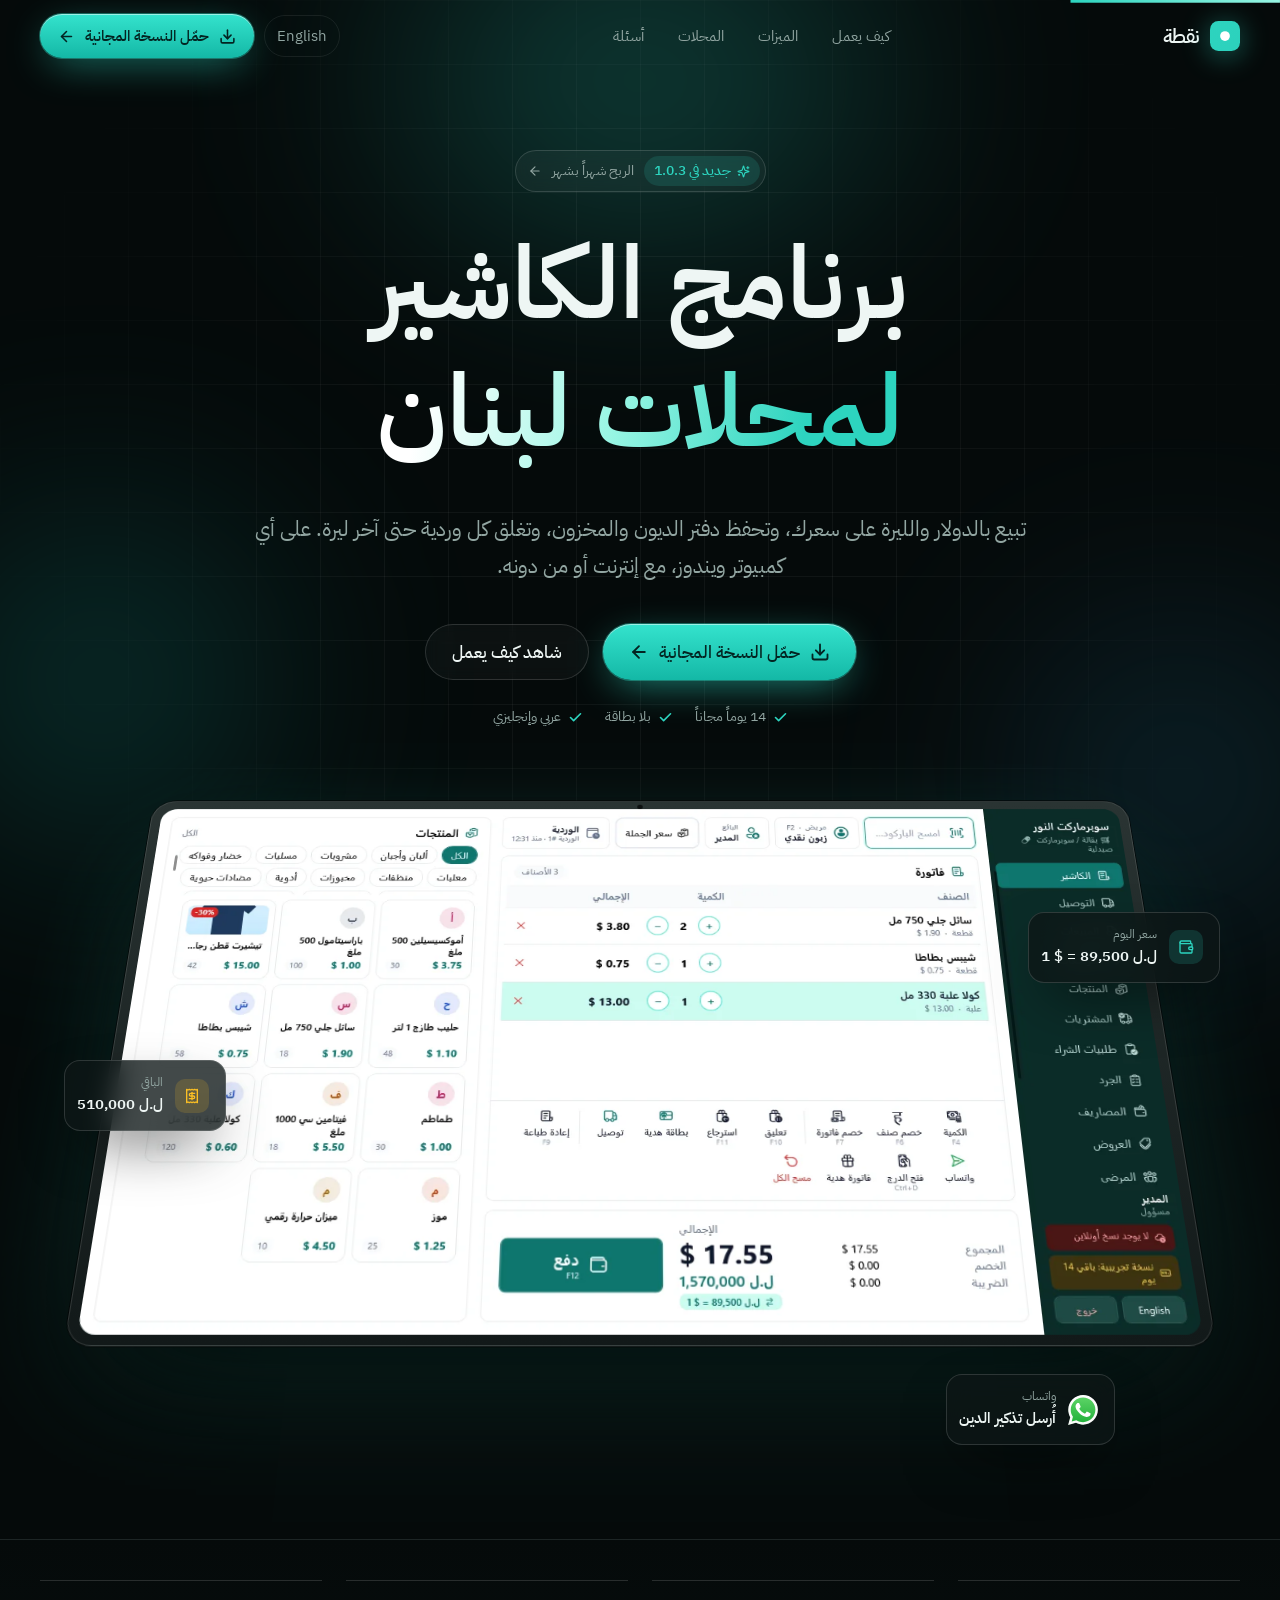
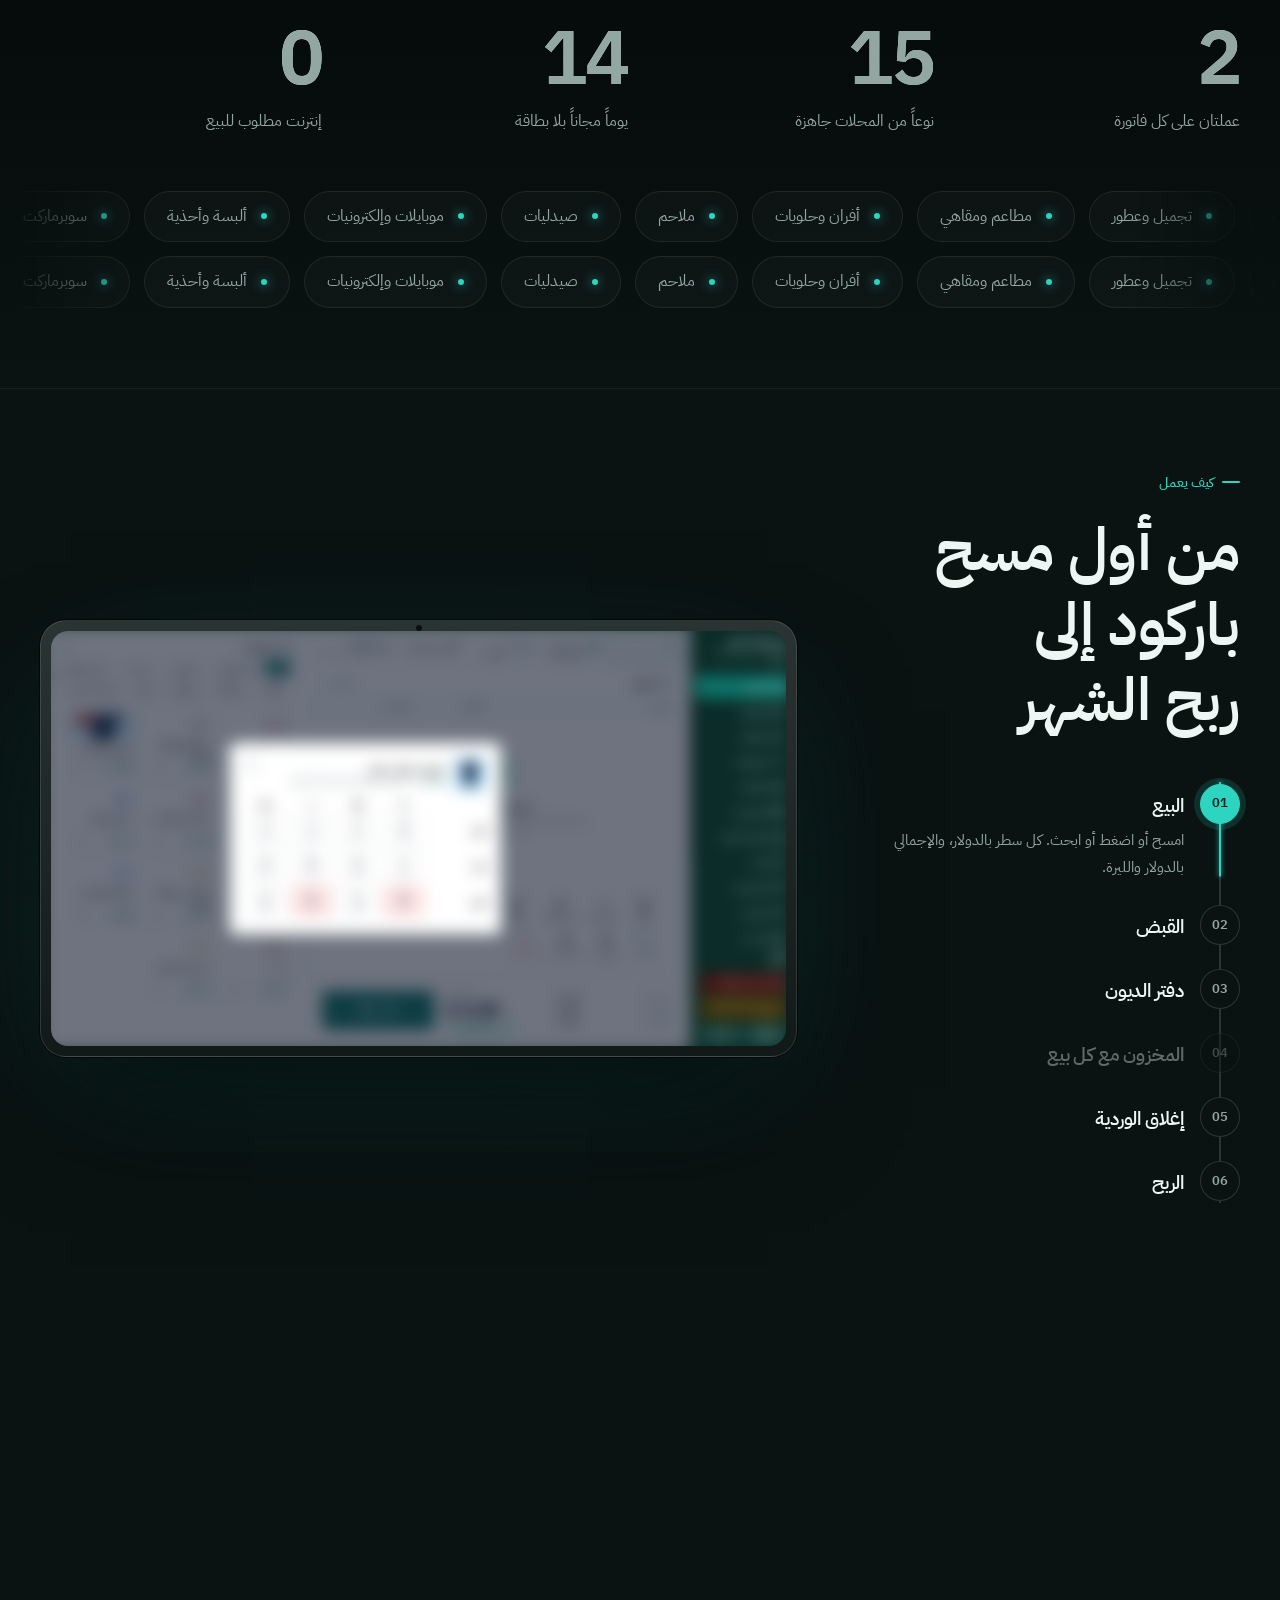
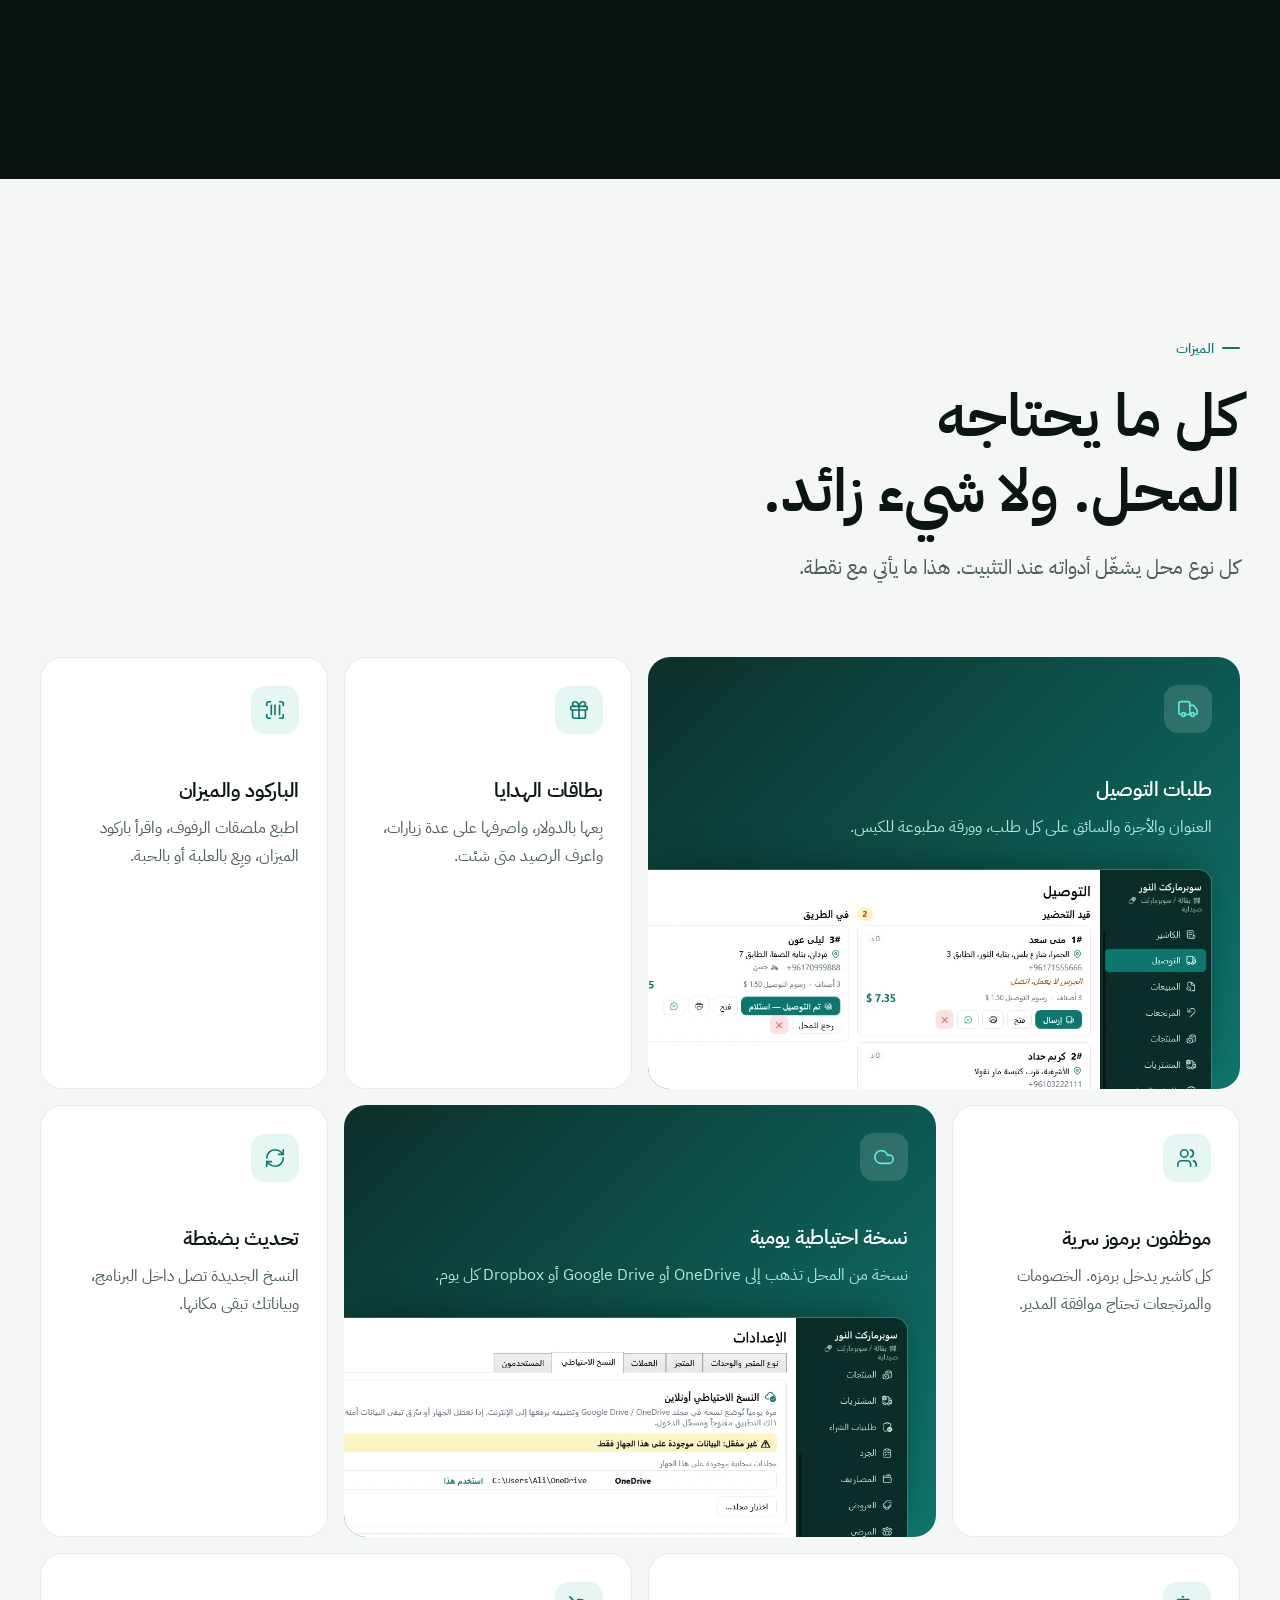
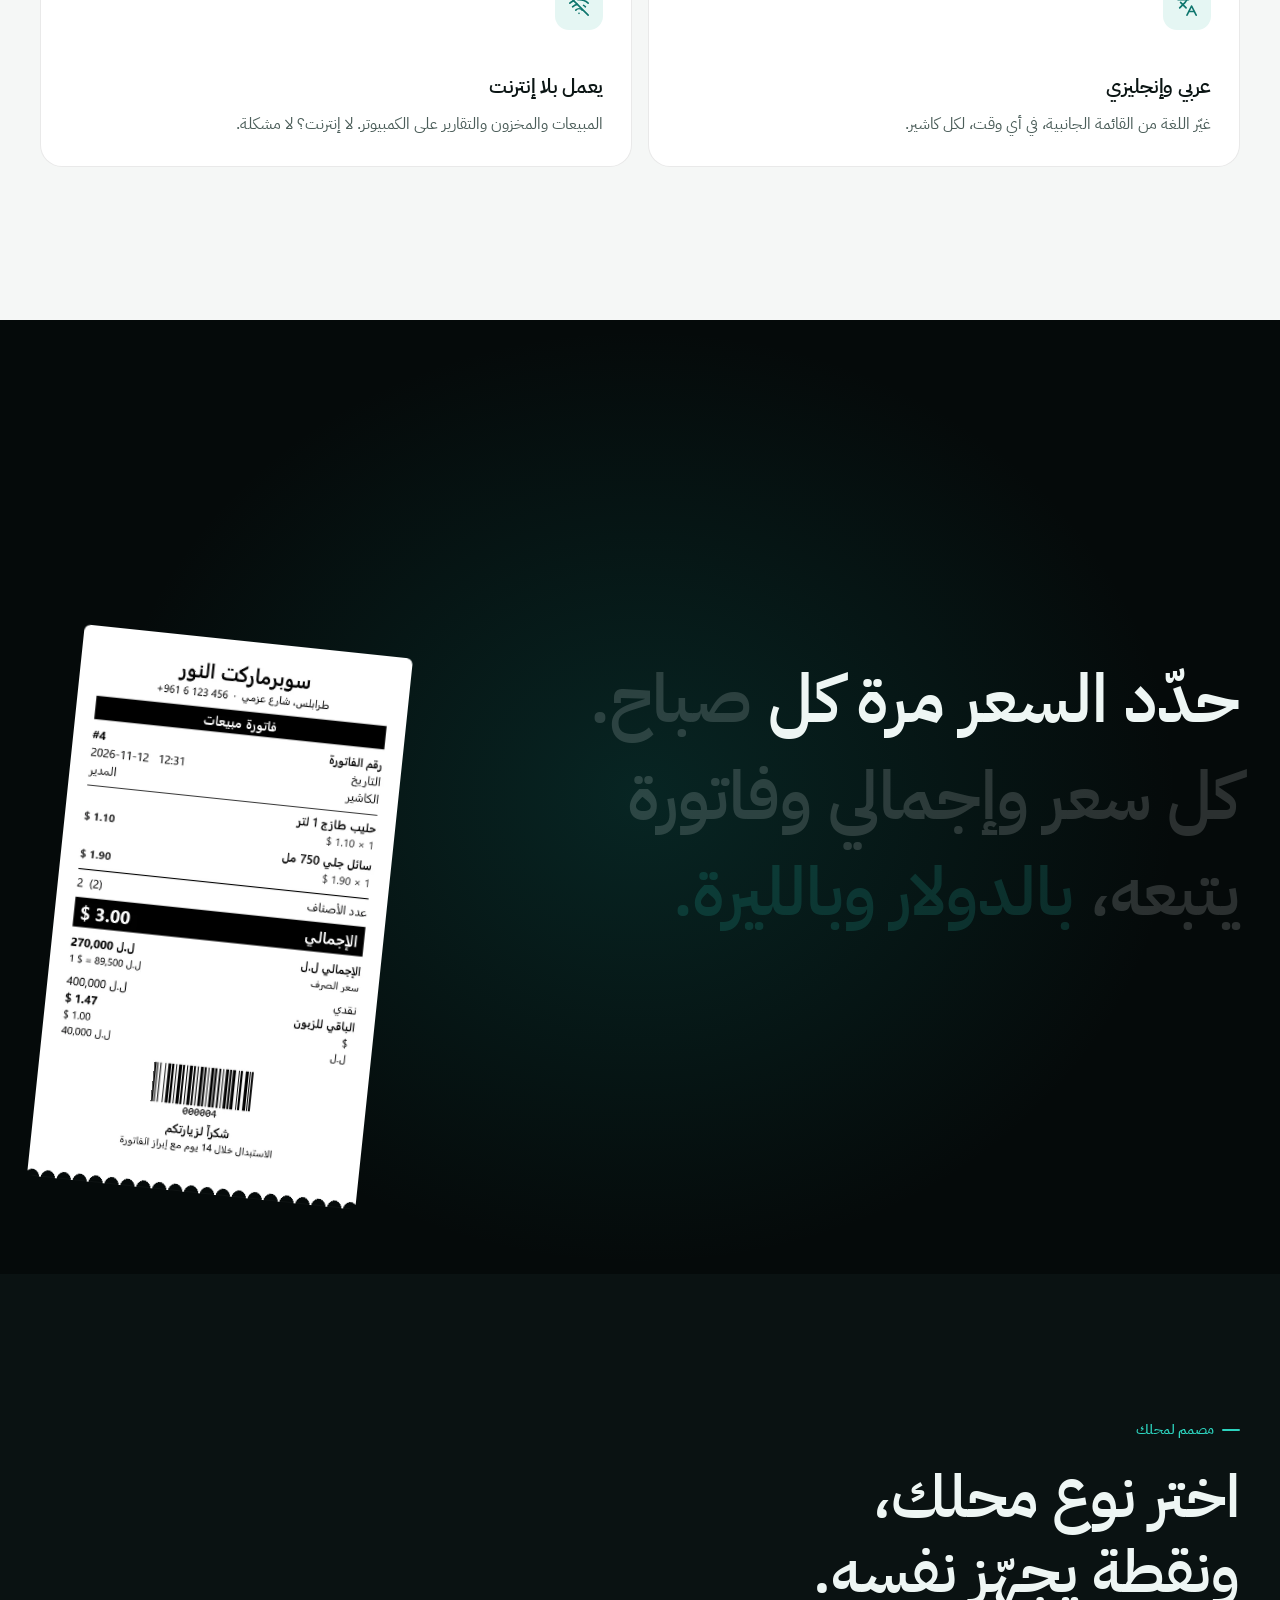
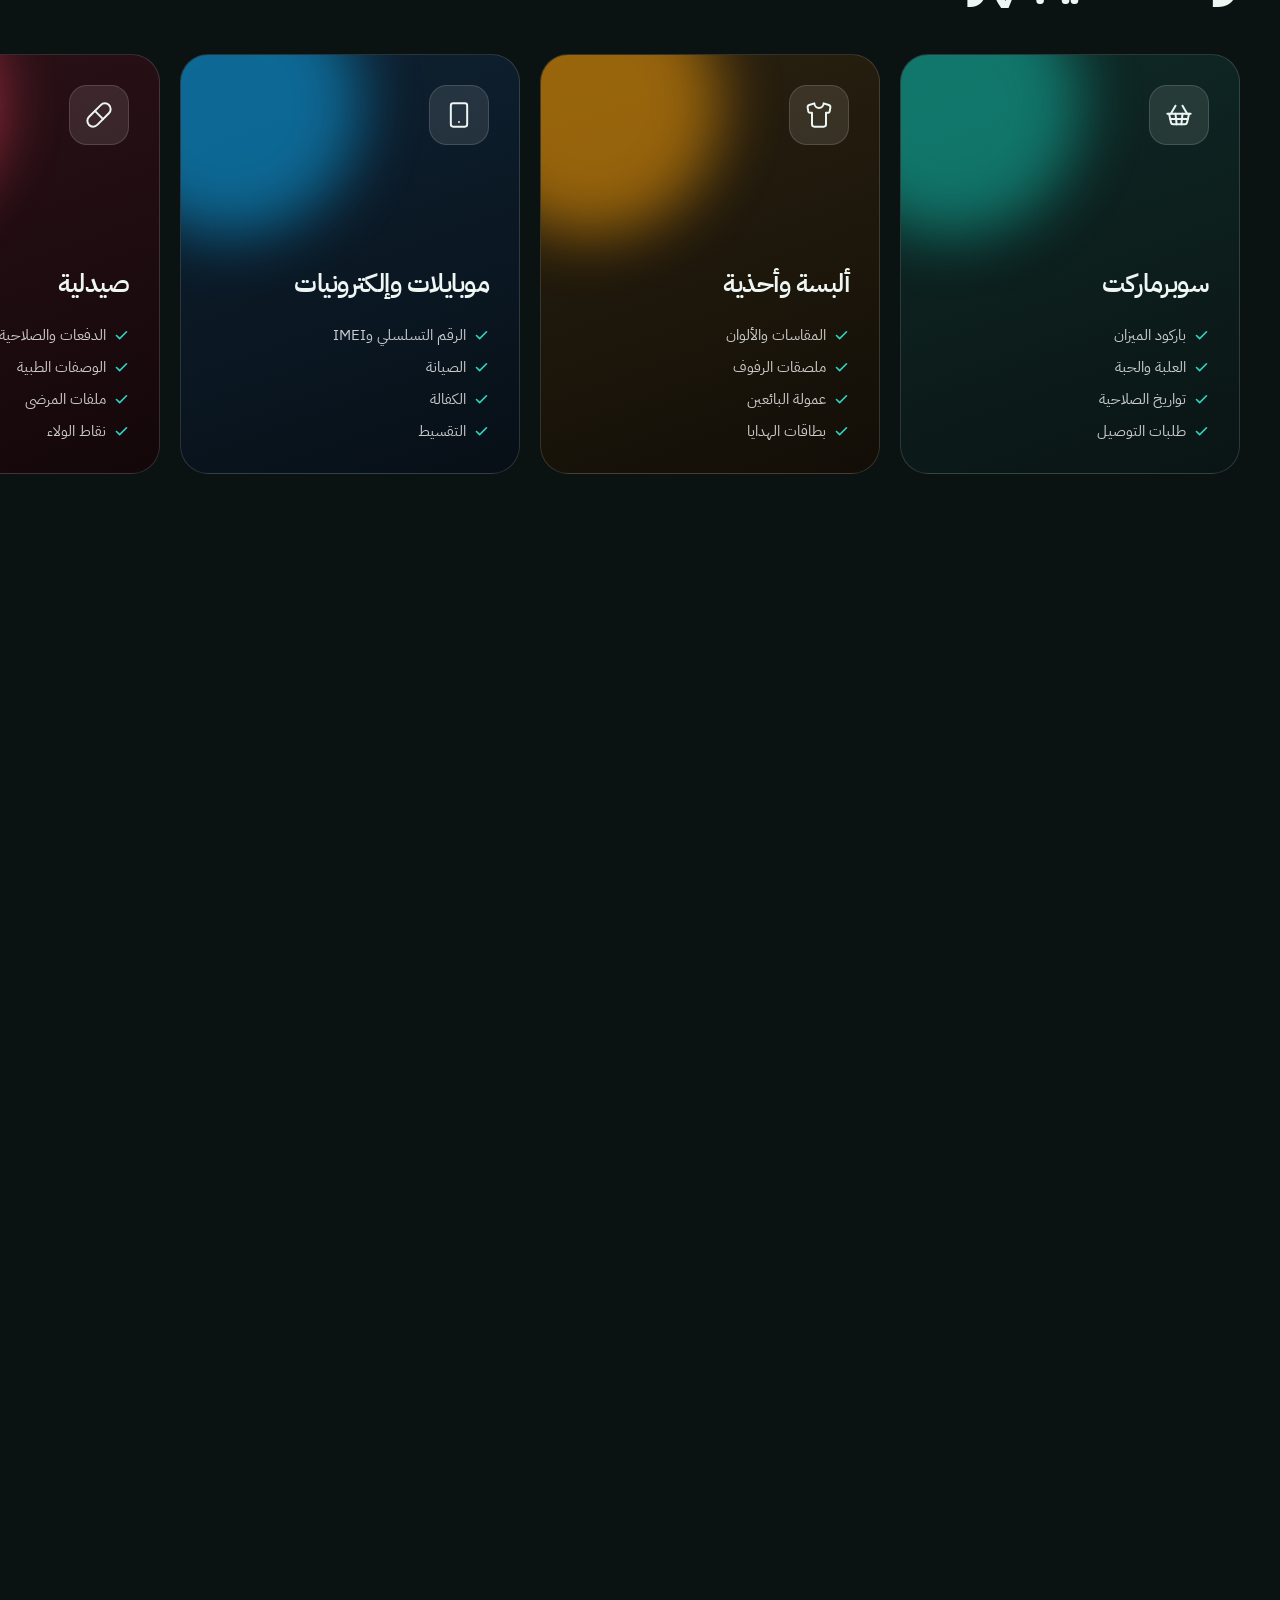
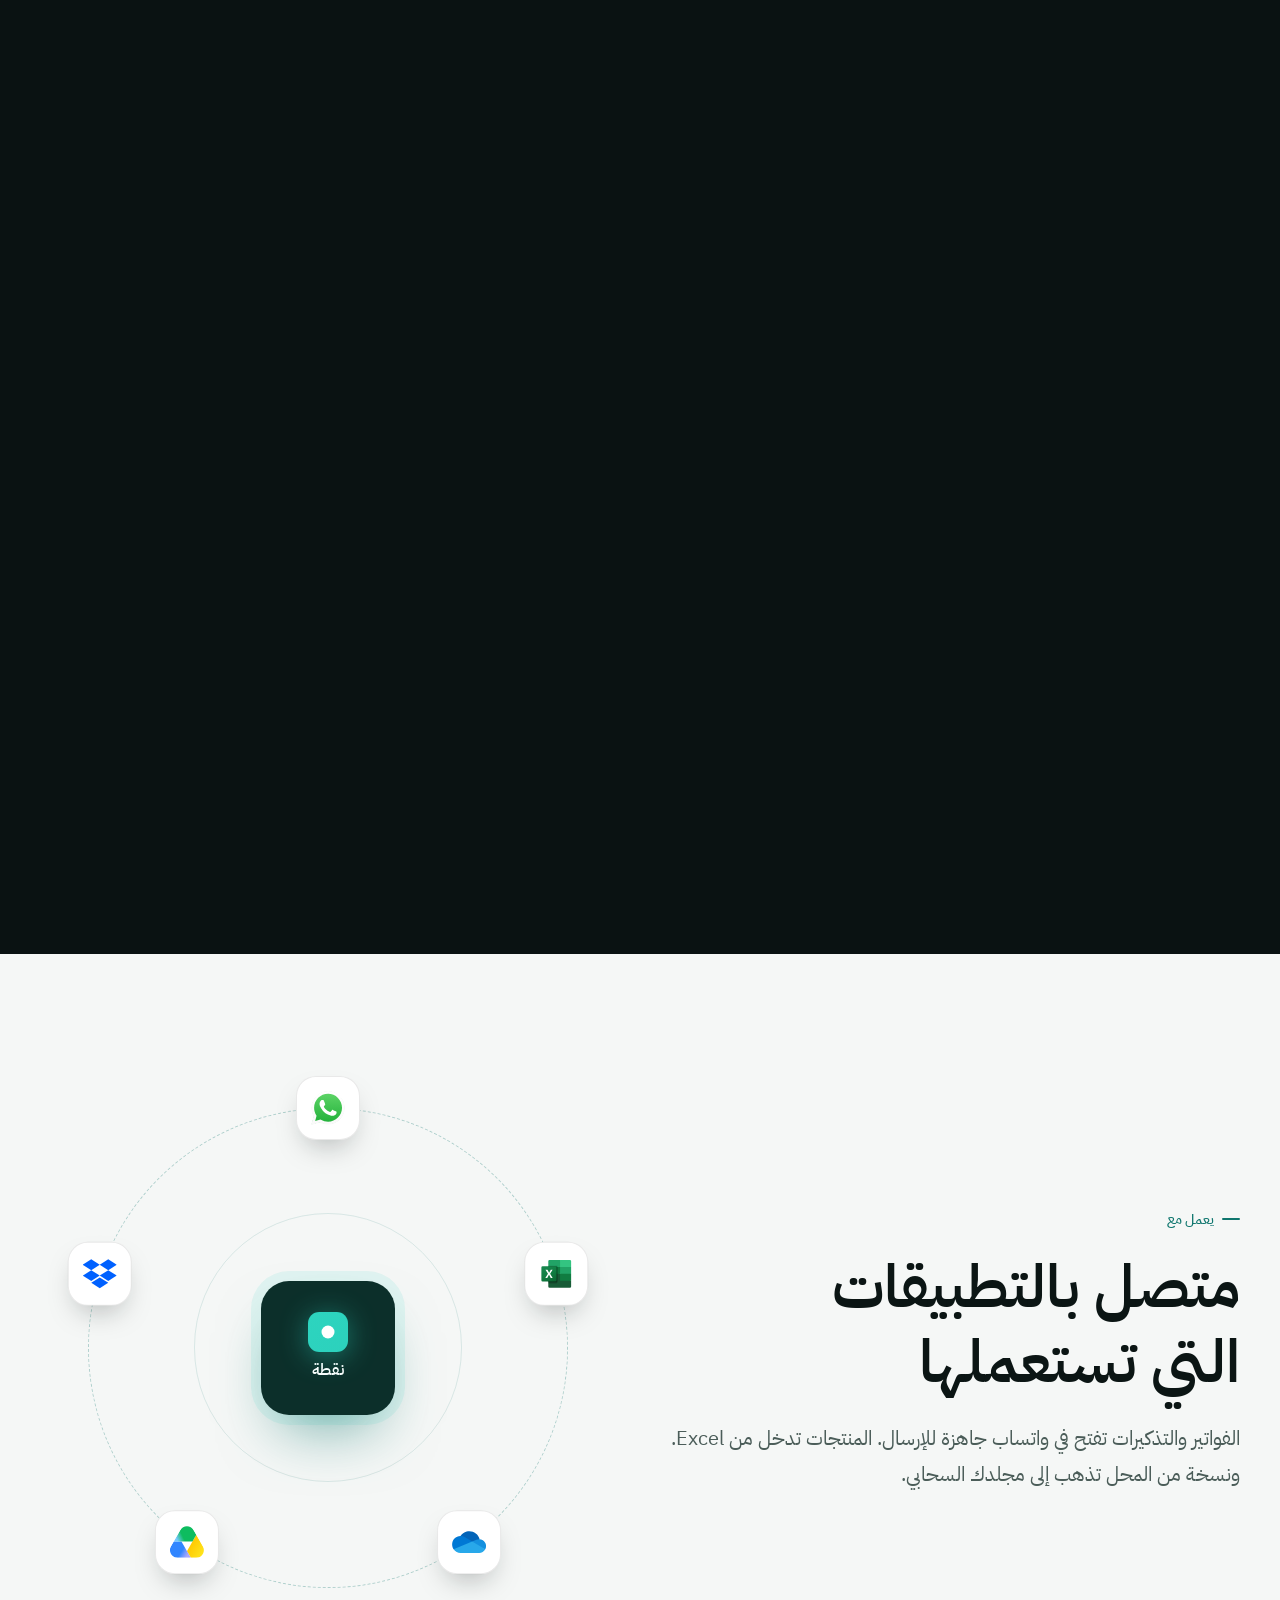
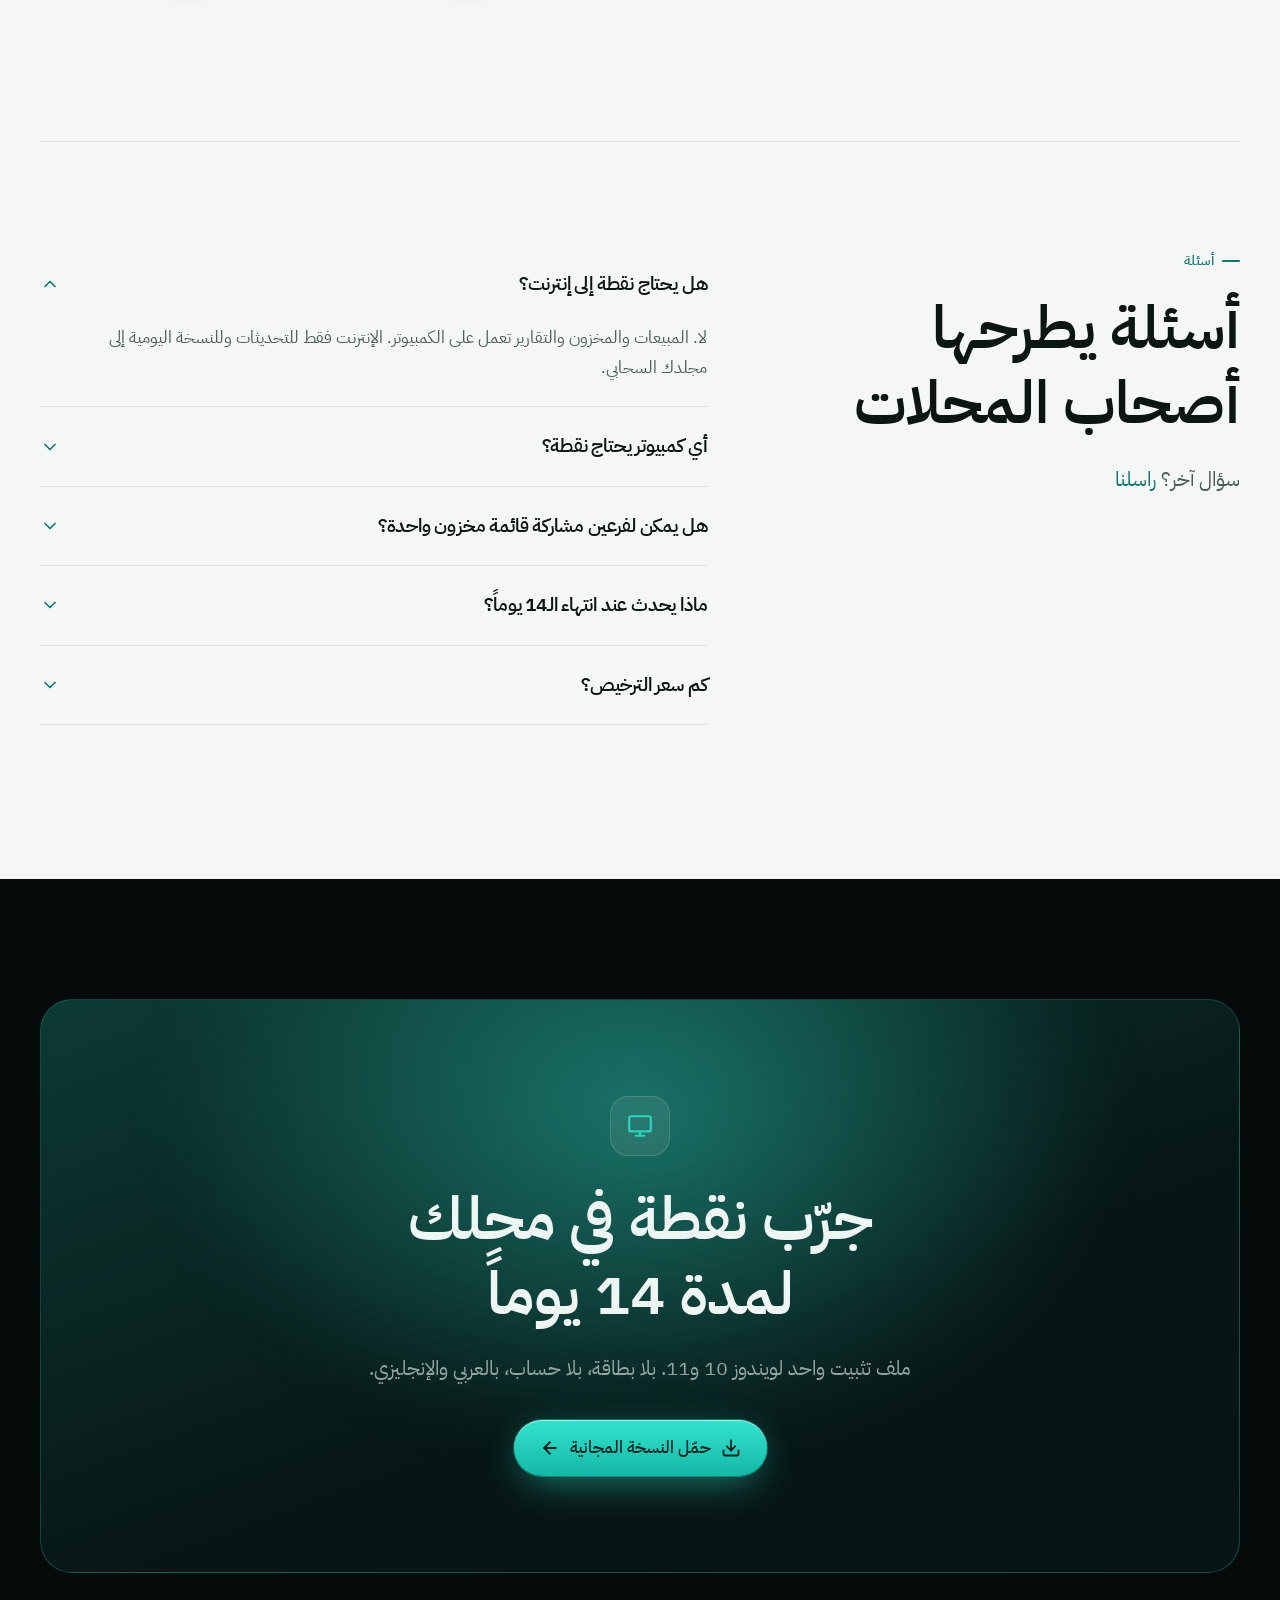
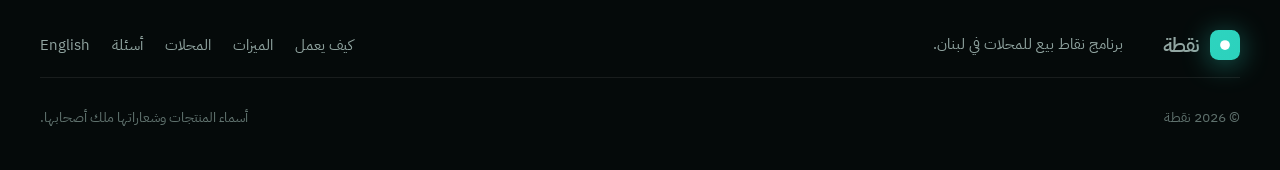
==== ar.html @ fe5f9a1f "Nuqta website" ====
<!doctype html>
<html lang="ar" dir="rtl">
<head>
<meta charset="utf-8">
<meta name="viewport" content="width=device-width, initial-scale=1, viewport-fit=cover">
<title>نقطة: برنامج نقاط بيع للمحلات في لبنان</title>
<meta name="description" content="برنامج كاشير على ويندوز يبيع بالدولار والليرة على سعرك، ويحفظ المخزون ودفتر الديون، ويعمل من دون إنترنت. مجاني لمدة 14 يوماً.">
<meta property="og:type" content="website">
<meta property="og:title" content="نقطة: برنامج نقاط بيع للمحلات في لبنان">
<meta property="og:description" content="برنامج كاشير على ويندوز يبيع بالدولار والليرة على سعرك، ويحفظ المخزون ودفتر الديون، ويعمل من دون إنترنت. مجاني لمدة 14 يوماً.">
<meta property="og:image" content="https://alikarakalla.github.io/nuqta-releases/share.jpg">
<meta property="og:url" content="https://alikarakalla.github.io/nuqta-releases/ar.html">
<meta name="twitter:card" content="summary_large_image">
<meta property="og:locale" content="ar_LB">
<meta name="twitter:card" content="summary_large_image">
<meta name="theme-color" content="#050a0a">
<link rel="icon" href="favicon.svg" type="image/svg+xml">
<link rel="alternate" hreflang="en" href="./assets/index-BQWse7rH.html">
<link rel="alternate" hreflang="ar" href="./assets/ar-DM9bjP1t.html">
<link rel="preconnect" href="https://fonts.googleapis.com">
<link rel="preconnect" href="https://fonts.gstatic.com" crossorigin>
<link href="https://fonts.googleapis.com/css2?family=Geist:wght@400..700&family=Geist+Mono:wght@400..600&family=IBM+Plex+Sans+Arabic:wght@400;500;600&display=swap" rel="stylesheet">
  <script type="module" crossorigin src="./assets/main-BwEk1JQC.js"></script>
  <link rel="stylesheet" crossorigin href="./assets/main-Bcc2oGsX.css">
</head>
<body><div id="root"><link rel="preload" as="image" href="screens/ar/till.webp" fetchPriority="high"/><link rel="preload" as="image" href="icons/whatsapp-icon.svg"/><link rel="preload" as="image" href="icons/xlsx.svg"/><link rel="preload" as="image" href="icons/microsoft-onedrive.svg"/><link rel="preload" as="image" href="icons/google-drive.svg"/><link rel="preload" as="image" href="icons/dropbox.svg"/><div class="progress" aria-hidden="true" style="transform:scaleX(0)"></div><header class="nav"><div class="wrap nav__bar"><a class="logo" href="#top" aria-label="نقطة"><svg class="logo__mark" viewBox="0 0 32 32" aria-hidden="true"><rect width="32" height="32" rx="9" fill="url(#lg)"></rect><circle cx="16" cy="16" r="5.2" fill="#fff"></circle><defs><linearGradient id="lg" x1="0" y1="0" x2="32" y2="32"><stop stop-color="#2dd4bf"></stop><stop offset="1" stop-color="#0f766e"></stop></linearGradient></defs></svg><span>نقطة</span></a><nav class="nav__links" aria-label="Main"><a href="#story">كيف يعمل</a><a href="#features">الميزات</a><a href="#shops">المحلات</a><a href="#faq">أسئلة</a></nav><div class="nav__end"><a class="nav__lang" href="./" lang="en" hrefLang="en">English</a><a class="btn btn--primary" href="https://github.com/Alikarakalla/nuqta-releases/releases/latest/download/Nuqta-win-Setup.exe"><svg xmlns="http://www.w3.org/2000/svg" width="17" height="17" viewBox="0 0 24 24" fill="none" stroke="currentColor" stroke-width="2.2" stroke-linecap="round" stroke-linejoin="round" class="lucide lucide-download" aria-hidden="true"><path d="M21 15v4a2 2 0 0 1-2 2H5a2 2 0 0 1-2-2v-4"></path><polyline points="7 10 12 15 17 10"></polyline><line x1="12" x2="12" y1="15" y2="3"></line></svg><span>حمّل النسخة المجانية</span><svg xmlns="http://www.w3.org/2000/svg" width="17" height="17" viewBox="0 0 24 24" fill="none" stroke="currentColor" stroke-width="2.2" stroke-linecap="round" stroke-linejoin="round" class="lucide lucide-arrow-left btn__arrow" aria-hidden="true"><path d="m12 19-7-7 7-7"></path><path d="M19 12H5"></path></svg></a><button class="nav__toggle" type="button" aria-expanded="false" aria-label="القائمة"><svg xmlns="http://www.w3.org/2000/svg" width="22" height="22" viewBox="0 0 24 24" fill="none" stroke="currentColor" stroke-width="2" stroke-linecap="round" stroke-linejoin="round" class="lucide lucide-menu"><line x1="4" x2="20" y1="12" y2="12"></line><line x1="4" x2="20" y1="6" y2="6"></line><line x1="4" x2="20" y1="18" y2="18"></line></svg></button></div></div></header><main><section class="hero" id="top"><div class="hero__glow" aria-hidden="true"><i></i><i></i><i></i></div><div class="hero__grid-bg" aria-hidden="true"></div><div class="wrap hero__inner"><a href="#features" class="badge" style="opacity:0;transform:translateY(12px)"><span class="badge__tag"><svg xmlns="http://www.w3.org/2000/svg" width="13" height="13" viewBox="0 0 24 24" fill="none" stroke="currentColor" stroke-width="2" stroke-linecap="round" stroke-linejoin="round" class="lucide lucide-sparkles"><path d="M9.937 15.5A2 2 0 0 0 8.5 14.063l-6.135-1.582a.5.5 0 0 1 0-.962L8.5 9.936A2 2 0 0 0 9.937 8.5l1.582-6.135a.5.5 0 0 1 .963 0L14.063 8.5A2 2 0 0 0 15.5 9.937l6.135 1.581a.5.5 0 0 1 0 .964L15.5 14.063a2 2 0 0 0-1.437 1.437l-1.582 6.135a.5.5 0 0 1-.963 0z"></path><path d="M20 3v4"></path><path d="M22 5h-4"></path><path d="M4 17v2"></path><path d="M5 18H3"></path></svg>جديد في 1.0.3</span><span>الربح شهراً بشهر</span><svg xmlns="http://www.w3.org/2000/svg" width="14" height="14" viewBox="0 0 24 24" fill="none" stroke="currentColor" stroke-width="2" stroke-linecap="round" stroke-linejoin="round" class="lucide lucide-arrow-left"><path d="m12 19-7-7 7-7"></path><path d="M19 12H5"></path></svg></a><h1 class="hero__h1"><span style="opacity:0;transform:translateY(30px)">برنامج الكاشير</span><span class="grad" style="opacity:0;transform:translateY(30px)">لمحلات لبنان</span></h1><p class="hero__sub" style="opacity:0;transform:translateY(20px)">تبيع بالدولار والليرة على سعرك، وتحفظ دفتر الديون والمخزون، وتغلق كل وردية حتى آخر ليرة. على أي كمبيوتر ويندوز، مع إنترنت أو من دونه.</p><div class="hero__ctas" style="opacity:0;transform:translateY(20px)"><a class="btn btn--primary btn--big" href="https://github.com/Alikarakalla/nuqta-releases/releases/latest/download/Nuqta-win-Setup.exe"><svg xmlns="http://www.w3.org/2000/svg" width="20" height="20" viewBox="0 0 24 24" fill="none" stroke="currentColor" stroke-width="2.2" stroke-linecap="round" stroke-linejoin="round" class="lucide lucide-download" aria-hidden="true"><path d="M21 15v4a2 2 0 0 1-2 2H5a2 2 0 0 1-2-2v-4"></path><polyline points="7 10 12 15 17 10"></polyline><line x1="12" x2="12" y1="15" y2="3"></line></svg><span>حمّل النسخة المجانية</span><svg xmlns="http://www.w3.org/2000/svg" width="20" height="20" viewBox="0 0 24 24" fill="none" stroke="currentColor" stroke-width="2.2" stroke-linecap="round" stroke-linejoin="round" class="lucide lucide-arrow-left btn__arrow" aria-hidden="true"><path d="m12 19-7-7 7-7"></path><path d="M19 12H5"></path></svg></a><a class="btn btn--ghost btn--big" href="#story">شاهد كيف يعمل</a></div><ul class="hero__note" style="opacity:0"><li><svg xmlns="http://www.w3.org/2000/svg" width="15" height="15" viewBox="0 0 24 24" fill="none" stroke="currentColor" stroke-width="2.6" stroke-linecap="round" stroke-linejoin="round" class="lucide lucide-check"><path d="M20 6 9 17l-5-5"></path></svg>14 يوماً مجاناً</li><li><svg xmlns="http://www.w3.org/2000/svg" width="15" height="15" viewBox="0 0 24 24" fill="none" stroke="currentColor" stroke-width="2.6" stroke-linecap="round" stroke-linejoin="round" class="lucide lucide-check"><path d="M20 6 9 17l-5-5"></path></svg>بلا بطاقة</li><li><svg xmlns="http://www.w3.org/2000/svg" width="15" height="15" viewBox="0 0 24 24" fill="none" stroke="currentColor" stroke-width="2.6" stroke-linecap="round" stroke-linejoin="round" class="lucide lucide-check"><path d="M20 6 9 17l-5-5"></path></svg>عربي وإنجليزي</li></ul><div class="stage"><div class="stage__tilt" style="opacity:0;transform:translateY(60px) scale(0.9) rotateX(24deg)"><div class="device"><div class="device__screen"><img class="shot" src="screens/ar/till.webp" alt="شاشة الكاشير في نقطة: فاتورة بثلاثة أصناف، والإجمالي بالدولار والليرة، وأزرار المنتجات" width="1350" height="761" loading="eager" decoding="async" fetchPriority="high"/></div></div></div><div class="chip chip--a" style="transform:none"><span class="chip__ic chip__ic--teal"><svg xmlns="http://www.w3.org/2000/svg" width="16" height="16" viewBox="0 0 24 24" fill="none" stroke="currentColor" stroke-width="2" stroke-linecap="round" stroke-linejoin="round" class="lucide lucide-wallet"><path d="M19 7V4a1 1 0 0 0-1-1H5a2 2 0 0 0 0 4h15a1 1 0 0 1 1 1v4h-3a2 2 0 0 0 0 4h3a1 1 0 0 0 1-1v-2a1 1 0 0 0-1-1"></path><path d="M3 5v14a2 2 0 0 0 2 2h15a1 1 0 0 0 1-1v-4"></path></svg></span><span><small>سعر اليوم</small><b class="num">1 $ = 89,500 ل.ل</b></span></div><div class="chip chip--b" style="transform:none"><span class="chip__ic chip__ic--amber"><svg xmlns="http://www.w3.org/2000/svg" width="16" height="16" viewBox="0 0 24 24" fill="none" stroke="currentColor" stroke-width="2" stroke-linecap="round" stroke-linejoin="round" class="lucide lucide-receipt"><path d="M4 2v20l2-1 2 1 2-1 2 1 2-1 2 1 2-1 2 1V2l-2 1-2-1-2 1-2-1-2 1-2-1-2 1Z"></path><path d="M16 8h-6a2 2 0 1 0 0 4h4a2 2 0 1 1 0 4H8"></path><path d="M12 17.5v-11"></path></svg></span><span><small>الباقي</small><b class="num">510,000 ل.ل</b></span></div><div class="chip chip--c" style="transform:none"><img src="icons/whatsapp-icon.svg" alt="" width="30" height="30"/><span><small>واتساب</small><b>أُرسل تذكير الدين</b></span></div></div></div></section><section class="stats"><div class="wrap stats__grid"><div class="stat" style="opacity:0;transform:translateY(28px)"><b class="num"><span>2</span></b><span>عملتان على كل فاتورة</span></div><div class="stat" style="opacity:0;transform:translateY(28px)"><b class="num"><span>15</span></b><span>نوعاً من المحلات جاهزة</span></div><div class="stat" style="opacity:0;transform:translateY(28px)"><b class="num"><span>14</span></b><span>يوماً مجاناً بلا بطاقة</span></div><div class="stat" style="opacity:0;transform:translateY(28px)"><b class="num"><span>0</span></b><span>إنترنت مطلوب للبيع</span></div></div><div class="marquee" aria-label="سوبرماركت, ألبسة وأحذية, موبايلات وإلكترونيات, صيدليات, ملاحم, أفران وحلويات, مطاعم ومقاهي, تجميل وعطور, عدد وأدوات, قطع غيار سيارات, مجوهرات وذهب, نظارات, مكتبات, جملة وتوزيع, متاجر عامة"><div class="marquee__track" aria-hidden="true"><span>سوبرماركت<i></i></span><span>ألبسة وأحذية<i></i></span><span>موبايلات وإلكترونيات<i></i></span><span>صيدليات<i></i></span><span>ملاحم<i></i></span><span>أفران وحلويات<i></i></span><span>مطاعم ومقاهي<i></i></span><span>تجميل وعطور<i></i></span><span>عدد وأدوات<i></i></span><span>قطع غيار سيارات<i></i></span><span>مجوهرات وذهب<i></i></span><span>نظارات<i></i></span><span>مكتبات<i></i></span><span>جملة وتوزيع<i></i></span><span>متاجر عامة<i></i></span><span>سوبرماركت<i></i></span><span>ألبسة وأحذية<i></i></span><span>موبايلات وإلكترونيات<i></i></span><span>صيدليات<i></i></span><span>ملاحم<i></i></span><span>أفران وحلويات<i></i></span><span>مطاعم ومقاهي<i></i></span><span>تجميل وعطور<i></i></span><span>عدد وأدوات<i></i></span><span>قطع غيار سيارات<i></i></span><span>مجوهرات وذهب<i></i></span><span>نظارات<i></i></span><span>مكتبات<i></i></span><span>جملة وتوزيع<i></i></span><span>متاجر عامة<i></i></span></div><div class="marquee__track marquee__track--rev" aria-hidden="true"><span>سوبرماركت<i></i></span><span>ألبسة وأحذية<i></i></span><span>موبايلات وإلكترونيات<i></i></span><span>صيدليات<i></i></span><span>ملاحم<i></i></span><span>أفران وحلويات<i></i></span><span>مطاعم ومقاهي<i></i></span><span>تجميل وعطور<i></i></span><span>عدد وأدوات<i></i></span><span>قطع غيار سيارات<i></i></span><span>مجوهرات وذهب<i></i></span><span>نظارات<i></i></span><span>مكتبات<i></i></span><span>جملة وتوزيع<i></i></span><span>متاجر عامة<i></i></span><span>سوبرماركت<i></i></span><span>ألبسة وأحذية<i></i></span><span>موبايلات وإلكترونيات<i></i></span><span>صيدليات<i></i></span><span>ملاحم<i></i></span><span>أفران وحلويات<i></i></span><span>مطاعم ومقاهي<i></i></span><span>تجميل وعطور<i></i></span><span>عدد وأدوات<i></i></span><span>قطع غيار سيارات<i></i></span><span>مجوهرات وذهب<i></i></span><span>نظارات<i></i></span><span>مكتبات<i></i></span><span>جملة وتوزيع<i></i></span><span>متاجر عامة<i></i></span></div></div></section><section class="story" id="story" style="--steps:6"><div class="story__sticky"><div class="wrap story__grid"><div class="story__text"><p class="eyebrow">كيف يعمل</p><h2 class="h2">من أول مسح باركود إلى ربح الشهر</h2><ol class="steps"><span class="steps__line" aria-hidden="true" style="transform:scaleY(0)"></span><li class="is-on"><span class="steps__n num">01</span><div><h3>البيع</h3><p>امسح أو اضغط أو ابحث. كل سطر بالدولار، والإجمالي بالدولار والليرة.</p></div></li><li class=""><span class="steps__n num">02</span><div><h3>القبض</h3><p>دولار أو ليرة أو الاثنين. الليرة تُدوَّر لأقرب 5,000 والباقي يُقسم كما يطلب الزبون.</p></div></li><li class=""><span class="steps__n num">03</span><div><h3>دفتر الديون</h3><p>سجّل البيع على حساب الزبون وأرسل التذكير على واتساب بضغطة واحدة.</p></div></li><li class=""><span class="steps__n num">04</span><div><h3>المخزون مع كل بيع</h3><p>الباركود وملصقات الميزان والعلب تُنقص المخزون عند الكاشير. الأصناف القليلة تظهر قبل أن يفرغ الرف.</p></div></li><li class=""><span class="steps__n num">05</span><div><h3>إغلاق الوردية</h3><p>يعدّ الكاشير الدرج بالعملتين، وتقرير Z يُظهر أي فرق.</p></div></li><li class=""><span class="steps__n num">06</span><div><h3>الربح</h3><p>الربح شهراً بشهر بعد الإيجار والرواتب وفاتورة المولّد. احفظ السنة في Excel.</p></div></li></ol></div><div class="story__stage"><div class="story__halo" aria-hidden="true"></div><div class="device"><div class="device__screen"><div class="story__screen" aria-hidden="false" style="opacity:1;filter:blur(0px);transform:none"><img class="shot" src="screens/ar/tiles.webp" alt="البيع" width="1350" height="761" loading="lazy" decoding="async"/></div><div class="story__screen" aria-hidden="true" style="opacity:0;filter:blur(8px);transform:scale(1.03)"><img class="shot" src="screens/ar/pay.webp" alt="القبض" width="1350" height="761" loading="lazy" decoding="async"/></div><div class="story__screen" aria-hidden="true" style="opacity:0;filter:blur(8px);transform:scale(1.03)"><img class="shot" src="screens/ar/debt.webp" alt="دفتر الديون" width="1350" height="761" loading="lazy" decoding="async"/></div><div class="story__screen" aria-hidden="true" style="opacity:0;filter:blur(8px);transform:scale(1.03)"><img class="shot" src="screens/ar/count.webp" alt="المخزون مع كل بيع" width="1350" height="761" loading="lazy" decoding="async"/></div><div class="story__screen" aria-hidden="true" style="opacity:0;filter:blur(8px);transform:scale(1.03)"><img class="shot" src="screens/ar/shift.webp" alt="إغلاق الوردية" width="1350" height="761" loading="lazy" decoding="async"/></div><div class="story__screen" aria-hidden="true" style="opacity:0;filter:blur(8px);transform:scale(1.03)"><img class="shot" src="screens/ar/accounts.webp" alt="الربح" width="1350" height="761" loading="lazy" decoding="async"/></div></div></div></div></div></div><div class="wrap story__list"><p class="eyebrow">كيف يعمل</p><h2 class="h2">من أول مسح باركود إلى ربح الشهر</h2><div class="story__item" style="opacity:0;transform:translateY(28px)"><span class="steps__n num">01</span><h3>البيع</h3><p>امسح أو اضغط أو ابحث. كل سطر بالدولار، والإجمالي بالدولار والليرة.</p><div class="device"><div class="device__screen"><img class="shot" src="screens/ar/tiles.webp" alt="البيع" width="1350" height="761" loading="lazy" decoding="async"/></div></div></div><div class="story__item" style="opacity:0;transform:translateY(28px)"><span class="steps__n num">02</span><h3>القبض</h3><p>دولار أو ليرة أو الاثنين. الليرة تُدوَّر لأقرب 5,000 والباقي يُقسم كما يطلب الزبون.</p><div class="device"><div class="device__screen"><img class="shot" src="screens/ar/pay.webp" alt="القبض" width="1350" height="761" loading="lazy" decoding="async"/></div></div></div><div class="story__item" style="opacity:0;transform:translateY(28px)"><span class="steps__n num">03</span><h3>دفتر الديون</h3><p>سجّل البيع على حساب الزبون وأرسل التذكير على واتساب بضغطة واحدة.</p><div class="device"><div class="device__screen"><img class="shot" src="screens/ar/debt.webp" alt="دفتر الديون" width="1350" height="761" loading="lazy" decoding="async"/></div></div></div><div class="story__item" style="opacity:0;transform:translateY(28px)"><span class="steps__n num">04</span><h3>المخزون مع كل بيع</h3><p>الباركود وملصقات الميزان والعلب تُنقص المخزون عند الكاشير. الأصناف القليلة تظهر قبل أن يفرغ الرف.</p><div class="device"><div class="device__screen"><img class="shot" src="screens/ar/count.webp" alt="المخزون مع كل بيع" width="1350" height="761" loading="lazy" decoding="async"/></div></div></div><div class="story__item" style="opacity:0;transform:translateY(28px)"><span class="steps__n num">05</span><h3>إغلاق الوردية</h3><p>يعدّ الكاشير الدرج بالعملتين، وتقرير Z يُظهر أي فرق.</p><div class="device"><div class="device__screen"><img class="shot" src="screens/ar/shift.webp" alt="إغلاق الوردية" width="1350" height="761" loading="lazy" decoding="async"/></div></div></div><div class="story__item" style="opacity:0;transform:translateY(28px)"><span class="steps__n num">06</span><h3>الربح</h3><p>الربح شهراً بشهر بعد الإيجار والرواتب وفاتورة المولّد. احفظ السنة في Excel.</p><div class="device"><div class="device__screen"><img class="shot" src="screens/ar/accounts.webp" alt="الربح" width="1350" height="761" loading="lazy" decoding="async"/></div></div></div></div></section><section class="features" id="features"><div class="wrap"><div class="head" style="opacity:0;transform:translateY(28px)"><p class="eyebrow">الميزات</p><h2 class="h2">كل ما يحتاجه المحل. ولا شيء زائد.</h2><p class="lead">كل نوع محل يشغّل أدواته عند التثبيت. هذا ما يأتي مع نقطة.</p></div><div class="bento"><div class="tile tile--0 tile--big" style="opacity:0;transform:translateY(28px)"><div class="tile__in"><span class="tile__ic"><svg xmlns="http://www.w3.org/2000/svg" width="22" height="22" viewBox="0 0 24 24" fill="none" stroke="currentColor" stroke-width="1.8" stroke-linecap="round" stroke-linejoin="round" class="lucide lucide-truck"><path d="M14 18V6a2 2 0 0 0-2-2H4a2 2 0 0 0-2 2v11a1 1 0 0 0 1 1h2"></path><path d="M15 18H9"></path><path d="M19 18h2a1 1 0 0 0 1-1v-3.65a1 1 0 0 0-.22-.624l-3.48-4.35A1 1 0 0 0 17.52 8H14"></path><circle cx="17" cy="18" r="2"></circle><circle cx="7" cy="18" r="2"></circle></svg></span><h3>طلبات التوصيل</h3><p>العنوان والأجرة والسائق على كل طلب، وورقة مطبوعة للكيس.</p><div class="tile__shot"><img class="shot" src="screens/ar/delivery.webp" alt="طلبات التوصيل" width="1350" height="761" loading="lazy" decoding="async"/></div></div></div><div class="tile tile--1" style="opacity:0;transform:translateY(28px)"><div class="tile__in"><span class="tile__ic"><svg xmlns="http://www.w3.org/2000/svg" width="22" height="22" viewBox="0 0 24 24" fill="none" stroke="currentColor" stroke-width="1.8" stroke-linecap="round" stroke-linejoin="round" class="lucide lucide-gift"><rect x="3" y="8" width="18" height="4" rx="1"></rect><path d="M12 8v13"></path><path d="M19 12v7a2 2 0 0 1-2 2H7a2 2 0 0 1-2-2v-7"></path><path d="M7.5 8a2.5 2.5 0 0 1 0-5A4.8 8 0 0 1 12 8a4.8 8 0 0 1 4.5-5 2.5 2.5 0 0 1 0 5"></path></svg></span><h3>بطاقات الهدايا</h3><p>بِعها بالدولار، واصرفها على عدة زيارات، واعرف الرصيد متى شئت.</p></div></div><div class="tile tile--2" style="opacity:0;transform:translateY(28px)"><div class="tile__in"><span class="tile__ic"><svg xmlns="http://www.w3.org/2000/svg" width="22" height="22" viewBox="0 0 24 24" fill="none" stroke="currentColor" stroke-width="1.8" stroke-linecap="round" stroke-linejoin="round" class="lucide lucide-scan-barcode"><path d="M3 7V5a2 2 0 0 1 2-2h2"></path><path d="M17 3h2a2 2 0 0 1 2 2v2"></path><path d="M21 17v2a2 2 0 0 1-2 2h-2"></path><path d="M7 21H5a2 2 0 0 1-2-2v-2"></path><path d="M8 7v10"></path><path d="M12 7v10"></path><path d="M17 7v10"></path></svg></span><h3>الباركود والميزان</h3><p>اطبع ملصقات الرفوف، واقرأ باركود الميزان، وبِع بالعلبة أو بالحبة.</p></div></div><div class="tile tile--3" style="opacity:0;transform:translateY(28px)"><div class="tile__in"><span class="tile__ic"><svg xmlns="http://www.w3.org/2000/svg" width="22" height="22" viewBox="0 0 24 24" fill="none" stroke="currentColor" stroke-width="1.8" stroke-linecap="round" stroke-linejoin="round" class="lucide lucide-users"><path d="M16 21v-2a4 4 0 0 0-4-4H6a4 4 0 0 0-4 4v2"></path><circle cx="9" cy="7" r="4"></circle><path d="M22 21v-2a4 4 0 0 0-3-3.87"></path><path d="M16 3.13a4 4 0 0 1 0 7.75"></path></svg></span><h3>موظفون برموز سرية</h3><p>كل كاشير يدخل برمزه. الخصومات والمرتجعات تحتاج موافقة المدير.</p></div></div><div class="tile tile--4 tile--big" style="opacity:0;transform:translateY(28px)"><div class="tile__in"><span class="tile__ic"><svg xmlns="http://www.w3.org/2000/svg" width="22" height="22" viewBox="0 0 24 24" fill="none" stroke="currentColor" stroke-width="1.8" stroke-linecap="round" stroke-linejoin="round" class="lucide lucide-cloud"><path d="M17.5 19H9a7 7 0 1 1 6.71-9h1.79a4.5 4.5 0 1 1 0 9Z"></path></svg></span><h3>نسخة احتياطية يومية</h3><p>نسخة من المحل تذهب إلى OneDrive أو Google Drive أو Dropbox كل يوم.</p><div class="tile__shot"><img class="shot" src="screens/ar/backup.webp" alt="نسخة احتياطية يومية" width="1350" height="761" loading="lazy" decoding="async"/></div></div></div><div class="tile tile--5" style="opacity:0;transform:translateY(28px)"><div class="tile__in"><span class="tile__ic"><svg xmlns="http://www.w3.org/2000/svg" width="22" height="22" viewBox="0 0 24 24" fill="none" stroke="currentColor" stroke-width="1.8" stroke-linecap="round" stroke-linejoin="round" class="lucide lucide-refresh-cw"><path d="M3 12a9 9 0 0 1 9-9 9.75 9.75 0 0 1 6.74 2.74L21 8"></path><path d="M21 3v5h-5"></path><path d="M21 12a9 9 0 0 1-9 9 9.75 9.75 0 0 1-6.74-2.74L3 16"></path><path d="M8 16H3v5"></path></svg></span><h3>تحديث بضغطة</h3><p>النسخ الجديدة تصل داخل البرنامج، وبياناتك تبقى مكانها.</p></div></div><div class="tile tile--6" style="opacity:0;transform:translateY(28px)"><div class="tile__in"><span class="tile__ic"><svg xmlns="http://www.w3.org/2000/svg" width="22" height="22" viewBox="0 0 24 24" fill="none" stroke="currentColor" stroke-width="1.8" stroke-linecap="round" stroke-linejoin="round" class="lucide lucide-languages"><path d="m5 8 6 6"></path><path d="m4 14 6-6 2-3"></path><path d="M2 5h12"></path><path d="M7 2h1"></path><path d="m22 22-5-10-5 10"></path><path d="M14 18h6"></path></svg></span><h3>عربي وإنجليزي</h3><p>غيّر اللغة من القائمة الجانبية، في أي وقت، لكل كاشير.</p></div></div><div class="tile tile--7" style="opacity:0;transform:translateY(28px)"><div class="tile__in"><span class="tile__ic"><svg xmlns="http://www.w3.org/2000/svg" width="22" height="22" viewBox="0 0 24 24" fill="none" stroke="currentColor" stroke-width="1.8" stroke-linecap="round" stroke-linejoin="round" class="lucide lucide-wifi-off"><path d="M12 20h.01"></path><path d="M8.5 16.429a5 5 0 0 1 7 0"></path><path d="M5 12.859a10 10 0 0 1 5.17-2.69"></path><path d="M19 12.859a10 10 0 0 0-2.007-1.523"></path><path d="M2 8.82a15 15 0 0 1 4.177-2.643"></path><path d="M22 8.82a15 15 0 0 0-11.288-3.764"></path><path d="m2 2 20 20"></path></svg></span><h3>يعمل بلا إنترنت</h3><p>المبيعات والمخزون والتقارير على الكمبيوتر. لا إنترنت؟ لا مشكلة.</p></div></div></div></div></section><section class="statement"><div class="wrap statement__grid"><p class="statement__text"><span style="opacity:0.16">حدّد<!-- --> </span><span style="opacity:0.16">السعر<!-- --> </span><span style="opacity:0.16">مرة<!-- --> </span><span style="opacity:0.16">كل<!-- --> </span><span style="opacity:0.16">صباح.<!-- --> </span><span style="opacity:0.16">كل<!-- --> </span><span style="opacity:0.16">سعر<!-- --> </span><span style="opacity:0.16">وإجمالي<!-- --> </span><span style="opacity:0.16">وفاتورة<!-- --> </span><span style="opacity:0.16">يتبعه،<!-- --> </span><span class="accent" style="opacity:0.16">بالدولار<!-- --> </span><span class="accent" style="opacity:0.16">وبالليرة.<!-- --> </span></p><div class="receipt" style="transform:translateY(120px) rotate(6deg)"><img src="screens/ar/receipt.webp" alt="فاتورة مطبوعة من نقطة: الإجمالي بالدولار والليرة، مدفوعة بالليرة، والباقي بالدولار والليرة" width="560" height="953" loading="lazy" decoding="async"/></div></div></section><section class="shops" id="shops"><div class="shops__sticky"><div class="wrap"><div class="head head--row" style="opacity:0;transform:translateY(28px)"><div><p class="eyebrow">مصمم لمحلك</p><h2 class="h2">اختر نوع محلك، ونقطة يجهّز نفسه.</h2></div></div></div><div class="shops__track" style="transform:none"><article class="shop shop--0"><span class="shop__ic"><svg xmlns="http://www.w3.org/2000/svg" width="28" height="28" viewBox="0 0 24 24" fill="none" stroke="currentColor" stroke-width="1.7" stroke-linecap="round" stroke-linejoin="round" class="lucide lucide-shopping-basket"><path d="m15 11-1 9"></path><path d="m19 11-4-7"></path><path d="M2 11h20"></path><path d="m3.5 11 1.6 7.4a2 2 0 0 0 2 1.6h9.8a2 2 0 0 0 2-1.6l1.7-7.4"></path><path d="M4.5 15.5h15"></path><path d="m5 11 4-7"></path><path d="m9 11 1 9"></path></svg></span><h3>سوبرماركت</h3><ul><li><svg xmlns="http://www.w3.org/2000/svg" width="15" height="15" viewBox="0 0 24 24" fill="none" stroke="currentColor" stroke-width="2.6" stroke-linecap="round" stroke-linejoin="round" class="lucide lucide-check"><path d="M20 6 9 17l-5-5"></path></svg>باركود الميزان</li><li><svg xmlns="http://www.w3.org/2000/svg" width="15" height="15" viewBox="0 0 24 24" fill="none" stroke="currentColor" stroke-width="2.6" stroke-linecap="round" stroke-linejoin="round" class="lucide lucide-check"><path d="M20 6 9 17l-5-5"></path></svg>العلبة والحبة</li><li><svg xmlns="http://www.w3.org/2000/svg" width="15" height="15" viewBox="0 0 24 24" fill="none" stroke="currentColor" stroke-width="2.6" stroke-linecap="round" stroke-linejoin="round" class="lucide lucide-check"><path d="M20 6 9 17l-5-5"></path></svg>تواريخ الصلاحية</li><li><svg xmlns="http://www.w3.org/2000/svg" width="15" height="15" viewBox="0 0 24 24" fill="none" stroke="currentColor" stroke-width="2.6" stroke-linecap="round" stroke-linejoin="round" class="lucide lucide-check"><path d="M20 6 9 17l-5-5"></path></svg>طلبات التوصيل</li></ul></article><article class="shop shop--1"><span class="shop__ic"><svg xmlns="http://www.w3.org/2000/svg" width="28" height="28" viewBox="0 0 24 24" fill="none" stroke="currentColor" stroke-width="1.7" stroke-linecap="round" stroke-linejoin="round" class="lucide lucide-shirt"><path d="M20.38 3.46 16 2a4 4 0 0 1-8 0L3.62 3.46a2 2 0 0 0-1.34 2.23l.58 3.47a1 1 0 0 0 .99.84H6v10c0 1.1.9 2 2 2h8a2 2 0 0 0 2-2V10h2.15a1 1 0 0 0 .99-.84l.58-3.47a2 2 0 0 0-1.34-2.23z"></path></svg></span><h3>ألبسة وأحذية</h3><ul><li><svg xmlns="http://www.w3.org/2000/svg" width="15" height="15" viewBox="0 0 24 24" fill="none" stroke="currentColor" stroke-width="2.6" stroke-linecap="round" stroke-linejoin="round" class="lucide lucide-check"><path d="M20 6 9 17l-5-5"></path></svg>المقاسات والألوان</li><li><svg xmlns="http://www.w3.org/2000/svg" width="15" height="15" viewBox="0 0 24 24" fill="none" stroke="currentColor" stroke-width="2.6" stroke-linecap="round" stroke-linejoin="round" class="lucide lucide-check"><path d="M20 6 9 17l-5-5"></path></svg>ملصقات الرفوف</li><li><svg xmlns="http://www.w3.org/2000/svg" width="15" height="15" viewBox="0 0 24 24" fill="none" stroke="currentColor" stroke-width="2.6" stroke-linecap="round" stroke-linejoin="round" class="lucide lucide-check"><path d="M20 6 9 17l-5-5"></path></svg>عمولة البائعين</li><li><svg xmlns="http://www.w3.org/2000/svg" width="15" height="15" viewBox="0 0 24 24" fill="none" stroke="currentColor" stroke-width="2.6" stroke-linecap="round" stroke-linejoin="round" class="lucide lucide-check"><path d="M20 6 9 17l-5-5"></path></svg>بطاقات الهدايا</li></ul></article><article class="shop shop--2"><span class="shop__ic"><svg xmlns="http://www.w3.org/2000/svg" width="28" height="28" viewBox="0 0 24 24" fill="none" stroke="currentColor" stroke-width="1.7" stroke-linecap="round" stroke-linejoin="round" class="lucide lucide-smartphone"><rect width="14" height="20" x="5" y="2" rx="2" ry="2"></rect><path d="M12 18h.01"></path></svg></span><h3>موبايلات وإلكترونيات</h3><ul><li><svg xmlns="http://www.w3.org/2000/svg" width="15" height="15" viewBox="0 0 24 24" fill="none" stroke="currentColor" stroke-width="2.6" stroke-linecap="round" stroke-linejoin="round" class="lucide lucide-check"><path d="M20 6 9 17l-5-5"></path></svg>الرقم التسلسلي وIMEI</li><li><svg xmlns="http://www.w3.org/2000/svg" width="15" height="15" viewBox="0 0 24 24" fill="none" stroke="currentColor" stroke-width="2.6" stroke-linecap="round" stroke-linejoin="round" class="lucide lucide-check"><path d="M20 6 9 17l-5-5"></path></svg>الصيانة</li><li><svg xmlns="http://www.w3.org/2000/svg" width="15" height="15" viewBox="0 0 24 24" fill="none" stroke="currentColor" stroke-width="2.6" stroke-linecap="round" stroke-linejoin="round" class="lucide lucide-check"><path d="M20 6 9 17l-5-5"></path></svg>الكفالة</li><li><svg xmlns="http://www.w3.org/2000/svg" width="15" height="15" viewBox="0 0 24 24" fill="none" stroke="currentColor" stroke-width="2.6" stroke-linecap="round" stroke-linejoin="round" class="lucide lucide-check"><path d="M20 6 9 17l-5-5"></path></svg>التقسيط</li></ul></article><article class="shop shop--3"><span class="shop__ic"><svg xmlns="http://www.w3.org/2000/svg" width="28" height="28" viewBox="0 0 24 24" fill="none" stroke="currentColor" stroke-width="1.7" stroke-linecap="round" stroke-linejoin="round" class="lucide lucide-pill"><path d="m10.5 20.5 10-10a4.95 4.95 0 1 0-7-7l-10 10a4.95 4.95 0 1 0 7 7Z"></path><path d="m8.5 8.5 7 7"></path></svg></span><h3>صيدلية</h3><ul><li><svg xmlns="http://www.w3.org/2000/svg" width="15" height="15" viewBox="0 0 24 24" fill="none" stroke="currentColor" stroke-width="2.6" stroke-linecap="round" stroke-linejoin="round" class="lucide lucide-check"><path d="M20 6 9 17l-5-5"></path></svg>الدفعات والصلاحية</li><li><svg xmlns="http://www.w3.org/2000/svg" width="15" height="15" viewBox="0 0 24 24" fill="none" stroke="currentColor" stroke-width="2.6" stroke-linecap="round" stroke-linejoin="round" class="lucide lucide-check"><path d="M20 6 9 17l-5-5"></path></svg>الوصفات الطبية</li><li><svg xmlns="http://www.w3.org/2000/svg" width="15" height="15" viewBox="0 0 24 24" fill="none" stroke="currentColor" stroke-width="2.6" stroke-linecap="round" stroke-linejoin="round" class="lucide lucide-check"><path d="M20 6 9 17l-5-5"></path></svg>ملفات المرضى</li><li><svg xmlns="http://www.w3.org/2000/svg" width="15" height="15" viewBox="0 0 24 24" fill="none" stroke="currentColor" stroke-width="2.6" stroke-linecap="round" stroke-linejoin="round" class="lucide lucide-check"><path d="M20 6 9 17l-5-5"></path></svg>نقاط الولاء</li></ul></article><article class="shop shop--0"><span class="shop__ic"><svg xmlns="http://www.w3.org/2000/svg" width="28" height="28" viewBox="0 0 24 24" fill="none" stroke="currentColor" stroke-width="1.7" stroke-linecap="round" stroke-linejoin="round" class="lucide lucide-beef"><circle cx="12.5" cy="8.5" r="2.5"></circle><path d="M12.5 2a6.5 6.5 0 0 0-6.22 4.6c-1.1 3.13-.78 3.9-3.18 6.08A3 3 0 0 0 5 18c4 0 8.4-1.8 11.4-4.3A6.5 6.5 0 0 0 12.5 2Z"></path><path d="m18.5 6 2.19 4.5a6.48 6.48 0 0 1 .31 2 6.49 6.49 0 0 1-2.6 5.2C15.4 20.2 11 22 7 22a3 3 0 0 1-2.68-1.66L2.4 16.5"></path></svg></span><h3>ملحمة وخضار</h3><ul><li><svg xmlns="http://www.w3.org/2000/svg" width="15" height="15" viewBox="0 0 24 24" fill="none" stroke="currentColor" stroke-width="2.6" stroke-linecap="round" stroke-linejoin="round" class="lucide lucide-check"><path d="M20 6 9 17l-5-5"></path></svg>أصناف بالوزن</li><li><svg xmlns="http://www.w3.org/2000/svg" width="15" height="15" viewBox="0 0 24 24" fill="none" stroke="currentColor" stroke-width="2.6" stroke-linecap="round" stroke-linejoin="round" class="lucide lucide-check"><path d="M20 6 9 17l-5-5"></path></svg>باركود الميزان</li><li><svg xmlns="http://www.w3.org/2000/svg" width="15" height="15" viewBox="0 0 24 24" fill="none" stroke="currentColor" stroke-width="2.6" stroke-linecap="round" stroke-linejoin="round" class="lucide lucide-check"><path d="M20 6 9 17l-5-5"></path></svg>أزرار سريعة</li><li><svg xmlns="http://www.w3.org/2000/svg" width="15" height="15" viewBox="0 0 24 24" fill="none" stroke="currentColor" stroke-width="2.6" stroke-linecap="round" stroke-linejoin="round" class="lucide lucide-check"><path d="M20 6 9 17l-5-5"></path></svg>دفتر الديون</li></ul></article><article class="shop shop--1"><span class="shop__ic"><svg xmlns="http://www.w3.org/2000/svg" width="28" height="28" viewBox="0 0 24 24" fill="none" stroke="currentColor" stroke-width="1.7" stroke-linecap="round" stroke-linejoin="round" class="lucide lucide-croissant"><path d="m4.6 13.11 5.79-3.21c1.89-1.05 4.79 1.78 3.71 3.71l-3.22 5.81C8.8 23.16.79 15.23 4.6 13.11Z"></path><path d="m10.5 9.5-1-2.29C9.2 6.48 8.8 6 8 6H4.5C2.79 6 2 6.5 2 8.5a7.71 7.71 0 0 0 2 4.83"></path><path d="M8 6c0-1.55.24-4-2-4-2 0-2.5 2.17-2.5 4"></path><path d="m14.5 13.5 2.29 1c.73.3 1.21.7 1.21 1.5v3.5c0 1.71-.5 2.5-2.5 2.5a7.71 7.71 0 0 1-4.83-2"></path><path d="M18 16c1.55 0 4-.24 4 2 0 2-2.17 2.5-4 2.5"></path></svg></span><h3>أفران وحلويات</h3><ul><li><svg xmlns="http://www.w3.org/2000/svg" width="15" height="15" viewBox="0 0 24 24" fill="none" stroke="currentColor" stroke-width="2.6" stroke-linecap="round" stroke-linejoin="round" class="lucide lucide-check"><path d="M20 6 9 17l-5-5"></path></svg>الوصفات</li><li><svg xmlns="http://www.w3.org/2000/svg" width="15" height="15" viewBox="0 0 24 24" fill="none" stroke="currentColor" stroke-width="2.6" stroke-linecap="round" stroke-linejoin="round" class="lucide lucide-check"><path d="M20 6 9 17l-5-5"></path></svg>الوزن</li><li><svg xmlns="http://www.w3.org/2000/svg" width="15" height="15" viewBox="0 0 24 24" fill="none" stroke="currentColor" stroke-width="2.6" stroke-linecap="round" stroke-linejoin="round" class="lucide lucide-check"><path d="M20 6 9 17l-5-5"></path></svg>تواريخ الصلاحية</li><li><svg xmlns="http://www.w3.org/2000/svg" width="15" height="15" viewBox="0 0 24 24" fill="none" stroke="currentColor" stroke-width="2.6" stroke-linecap="round" stroke-linejoin="round" class="lucide lucide-check"><path d="M20 6 9 17l-5-5"></path></svg>أزرار سريعة</li></ul></article><article class="shop shop--2"><span class="shop__ic"><svg xmlns="http://www.w3.org/2000/svg" width="28" height="28" viewBox="0 0 24 24" fill="none" stroke="currentColor" stroke-width="1.7" stroke-linecap="round" stroke-linejoin="round" class="lucide lucide-coffee"><path d="M10 2v2"></path><path d="M14 2v2"></path><path d="M16 8a1 1 0 0 1 1 1v8a4 4 0 0 1-4 4H7a4 4 0 0 1-4-4V9a1 1 0 0 1 1-1h14a4 4 0 1 1 0 8h-1"></path><path d="M6 2v2"></path></svg></span><h3>مطعم ومقهى</h3><ul><li><svg xmlns="http://www.w3.org/2000/svg" width="15" height="15" viewBox="0 0 24 24" fill="none" stroke="currentColor" stroke-width="2.6" stroke-linecap="round" stroke-linejoin="round" class="lucide lucide-check"><path d="M20 6 9 17l-5-5"></path></svg>الطاولات</li><li><svg xmlns="http://www.w3.org/2000/svg" width="15" height="15" viewBox="0 0 24 24" fill="none" stroke="currentColor" stroke-width="2.6" stroke-linecap="round" stroke-linejoin="round" class="lucide lucide-check"><path d="M20 6 9 17l-5-5"></path></svg>الإضافات على الأصناف</li><li><svg xmlns="http://www.w3.org/2000/svg" width="15" height="15" viewBox="0 0 24 24" fill="none" stroke="currentColor" stroke-width="2.6" stroke-linecap="round" stroke-linejoin="round" class="lucide lucide-check"><path d="M20 6 9 17l-5-5"></path></svg>طابعة المطبخ</li><li><svg xmlns="http://www.w3.org/2000/svg" width="15" height="15" viewBox="0 0 24 24" fill="none" stroke="currentColor" stroke-width="2.6" stroke-linecap="round" stroke-linejoin="round" class="lucide lucide-check"><path d="M20 6 9 17l-5-5"></path></svg>التوصيل</li></ul></article><article class="shop shop--3"><span class="shop__ic"><svg xmlns="http://www.w3.org/2000/svg" width="28" height="28" viewBox="0 0 24 24" fill="none" stroke="currentColor" stroke-width="1.7" stroke-linecap="round" stroke-linejoin="round" class="lucide lucide-gem"><path d="M6 3h12l4 6-10 13L2 9Z"></path><path d="M11 3 8 9l4 13 4-13-3-6"></path><path d="M2 9h20"></path></svg></span><h3>مجوهرات وذهب</h3><ul><li><svg xmlns="http://www.w3.org/2000/svg" width="15" height="15" viewBox="0 0 24 24" fill="none" stroke="currentColor" stroke-width="2.6" stroke-linecap="round" stroke-linejoin="round" class="lucide lucide-check"><path d="M20 6 9 17l-5-5"></path></svg>سعر الذهب حسب العيار</li><li><svg xmlns="http://www.w3.org/2000/svg" width="15" height="15" viewBox="0 0 24 24" fill="none" stroke="currentColor" stroke-width="2.6" stroke-linecap="round" stroke-linejoin="round" class="lucide lucide-check"><path d="M20 6 9 17l-5-5"></path></svg>الأرقام التسلسلية</li><li><svg xmlns="http://www.w3.org/2000/svg" width="15" height="15" viewBox="0 0 24 24" fill="none" stroke="currentColor" stroke-width="2.6" stroke-linecap="round" stroke-linejoin="round" class="lucide lucide-check"><path d="M20 6 9 17l-5-5"></path></svg>التقسيط</li><li><svg xmlns="http://www.w3.org/2000/svg" width="15" height="15" viewBox="0 0 24 24" fill="none" stroke="currentColor" stroke-width="2.6" stroke-linecap="round" stroke-linejoin="round" class="lucide lucide-check"><path d="M20 6 9 17l-5-5"></path></svg>دفتر الديون</li></ul></article></div></div></section><section class="tools"><div class="wrap tools__grid"><div class="head" style="opacity:0;transform:translateY(28px)"><p class="eyebrow">يعمل مع</p><h2 class="h2">متصل بالتطبيقات التي تستعملها</h2><p class="lead">الفواتير والتذكيرات تفتح في واتساب جاهزة للإرسال. المنتجات تدخل من Excel. ونسخة من المحل تذهب إلى مجلدك السحابي.</p></div><div class="orbit" aria-label="واتساب, Excel, OneDrive, Google Drive, Dropbox"><div class="orbit__ring orbit__ring--1"></div><div class="orbit__ring orbit__ring--2"></div><div class="orbit__core"><svg class="logo__mark" viewBox="0 0 32 32" aria-hidden="true"><rect width="32" height="32" rx="9" fill="url(#lg)"></rect><circle cx="16" cy="16" r="5.2" fill="#fff"></circle><defs><linearGradient id="lg" x1="0" y1="0" x2="32" y2="32"><stop stop-color="#2dd4bf"></stop><stop offset="1" stop-color="#0f766e"></stop></linearGradient></defs></svg><span>نقطة</span></div><div class="orbit__spin"><div class="orbit__item" style="--a:0deg"><div class="orbit__icon" title="واتساب"><img src="icons/whatsapp-icon.svg" alt="واتساب" width="34" height="34"/></div></div><div class="orbit__item" style="--a:72deg"><div class="orbit__icon" title="Excel"><img src="icons/xlsx.svg" alt="Excel" width="34" height="34"/></div></div><div class="orbit__item" style="--a:144deg"><div class="orbit__icon" title="OneDrive"><img src="icons/microsoft-onedrive.svg" alt="OneDrive" width="34" height="34"/></div></div><div class="orbit__item" style="--a:216deg"><div class="orbit__icon" title="Google Drive"><img src="icons/google-drive.svg" alt="Google Drive" width="34" height="34"/></div></div><div class="orbit__item" style="--a:288deg"><div class="orbit__icon" title="Dropbox"><img src="icons/dropbox.svg" alt="Dropbox" width="34" height="34"/></div></div></div></div></div></section><section class="faq" id="faq"><div class="wrap faq__grid"><div class="head" style="opacity:0;transform:translateY(28px)"><p class="eyebrow">أسئلة</p><h2 class="h2">أسئلة يطرحها أصحاب المحلات</h2><p class="lead">سؤال آخر؟<!-- --> <a class="link" href="mailto:hello@nuqta.example">راسلنا</a></p></div><div class="faq__list"><div class="qa is-open"><button type="button" aria-expanded="true"><span>هل يحتاج نقطة إلى إنترنت؟</span><svg xmlns="http://www.w3.org/2000/svg" width="20" height="20" viewBox="0 0 24 24" fill="none" stroke="currentColor" stroke-width="2" stroke-linecap="round" stroke-linejoin="round" class="lucide lucide-chevron-down"><path d="m6 9 6 6 6-6"></path></svg></button><div class="qa__a" style="height:auto;opacity:1"><p>لا. المبيعات والمخزون والتقارير تعمل على الكمبيوتر. الإنترنت فقط للتحديثات وللنسخة اليومية إلى مجلدك السحابي.</p></div></div><div class="qa"><button type="button" aria-expanded="false"><span>أي كمبيوتر يحتاج نقطة؟</span><svg xmlns="http://www.w3.org/2000/svg" width="20" height="20" viewBox="0 0 24 24" fill="none" stroke="currentColor" stroke-width="2" stroke-linecap="round" stroke-linejoin="round" class="lucide lucide-chevron-down"><path d="m6 9 6 6 6-6"></path></svg></button></div><div class="qa"><button type="button" aria-expanded="false"><span>هل يمكن لفرعين مشاركة قائمة مخزون واحدة؟</span><svg xmlns="http://www.w3.org/2000/svg" width="20" height="20" viewBox="0 0 24 24" fill="none" stroke="currentColor" stroke-width="2" stroke-linecap="round" stroke-linejoin="round" class="lucide lucide-chevron-down"><path d="m6 9 6 6 6-6"></path></svg></button></div><div class="qa"><button type="button" aria-expanded="false"><span>ماذا يحدث عند انتهاء الـ14 يوماً؟</span><svg xmlns="http://www.w3.org/2000/svg" width="20" height="20" viewBox="0 0 24 24" fill="none" stroke="currentColor" stroke-width="2" stroke-linecap="round" stroke-linejoin="round" class="lucide lucide-chevron-down"><path d="m6 9 6 6 6-6"></path></svg></button></div><div class="qa"><button type="button" aria-expanded="false"><span>كم سعر الترخيص؟</span><svg xmlns="http://www.w3.org/2000/svg" width="20" height="20" viewBox="0 0 24 24" fill="none" stroke="currentColor" stroke-width="2" stroke-linecap="round" stroke-linejoin="round" class="lucide lucide-chevron-down"><path d="m6 9 6 6 6-6"></path></svg></button></div></div></div></section></main><footer class="close"><div class="wrap"><div class="cta-card" style="opacity:0;transform:translateY(28px)"><div class="cta-card__glow" aria-hidden="true"></div><span class="cta-card__ic"><svg xmlns="http://www.w3.org/2000/svg" width="26" height="26" viewBox="0 0 24 24" fill="none" stroke="currentColor" stroke-width="2" stroke-linecap="round" stroke-linejoin="round" class="lucide lucide-monitor"><rect width="20" height="14" x="2" y="3" rx="2"></rect><line x1="8" x2="16" y1="21" y2="21"></line><line x1="12" x2="12" y1="17" y2="21"></line></svg></span><h2 class="h2">جرّب نقطة في محلك لمدة 14 يوماً</h2><p class="lead">ملف تثبيت واحد لويندوز 10 و11. بلا بطاقة، بلا حساب، بالعربي والإنجليزي.</p><a class="btn btn--primary btn--big" href="https://github.com/Alikarakalla/nuqta-releases/releases/latest/download/Nuqta-win-Setup.exe"><svg xmlns="http://www.w3.org/2000/svg" width="20" height="20" viewBox="0 0 24 24" fill="none" stroke="currentColor" stroke-width="2.2" stroke-linecap="round" stroke-linejoin="round" class="lucide lucide-download" aria-hidden="true"><path d="M21 15v4a2 2 0 0 1-2 2H5a2 2 0 0 1-2-2v-4"></path><polyline points="7 10 12 15 17 10"></polyline><line x1="12" x2="12" y1="15" y2="3"></line></svg><span>حمّل النسخة المجانية</span><svg xmlns="http://www.w3.org/2000/svg" width="20" height="20" viewBox="0 0 24 24" fill="none" stroke="currentColor" stroke-width="2.2" stroke-linecap="round" stroke-linejoin="round" class="lucide lucide-arrow-left btn__arrow" aria-hidden="true"><path d="m12 19-7-7 7-7"></path><path d="M19 12H5"></path></svg></a></div><div class="foot"><a class="logo" href="#top"><svg class="logo__mark" viewBox="0 0 32 32" aria-hidden="true"><rect width="32" height="32" rx="9" fill="url(#lg)"></rect><circle cx="16" cy="16" r="5.2" fill="#fff"></circle><defs><linearGradient id="lg" x1="0" y1="0" x2="32" y2="32"><stop stop-color="#2dd4bf"></stop><stop offset="1" stop-color="#0f766e"></stop></linearGradient></defs></svg><span>نقطة</span></a><p>برنامج نقاط بيع للمحلات في لبنان.</p><nav aria-label="Footer"><a href="#story">كيف يعمل</a><a href="#features">الميزات</a><a href="#shops">المحلات</a><a href="#faq">أسئلة</a><a href="./" lang="en">English</a></nav><p class="foot__legal"><span>© 2026 نقطة</span><span>أسماء المنتجات وشعاراتها ملك أصحابها.</span></p></div></div></footer></div></body>
</html>
---- assets/main-Bcc2oGsX.css ----
:root{--bg: #050a0a;--bg-2: #0a1212;--card: #0e1717;--card-2: #132020;--line: rgba(255, 255, 255, .08);--line-2: rgba(255, 255, 255, .14);--text: #eef6f4;--muted: #92a6a2;--dim: #5f716d;--teal: #2dd4bf;--teal-2: #14b8a6;--brand: #0f766e;--mint: #99f6e4;--amber: #fbbf24;--rose: #fb7185;--sky: #38bdf8;--light: #f5f7f6;--light-2: #ffffff;--ink: #0b1514;--ink-2: #4b5d59;--light-line: rgba(11, 21, 20, .09);--r: 22px;--wrap: 1200px;--gut: clamp(20px, 4vw, 40px);--font: "Geist", "IBM Plex Sans Arabic", system-ui, -apple-system, "Segoe UI", sans-serif;--mono: "Geist Mono", ui-monospace, "SFMono-Regular", Consolas, monospace;--ease: cubic-bezier(.22, 1, .36, 1)}html[lang=ar]{--font: "IBM Plex Sans Arabic", "Geist", system-ui, "Segoe UI", sans-serif}*,*:before,*:after{box-sizing:border-box}html{scroll-behavior:smooth;-webkit-text-size-adjust:100%;overflow-x:clip}body{margin:0;background:var(--bg);color:var(--text);font:400 16px/1.6 var(--font);-webkit-font-smoothing:antialiased;overflow-x:clip}img,svg{display:block}a{color:inherit;text-decoration:none}button{font:inherit;color:inherit;background:none;border:0;cursor:pointer}h1,h2,h3,p{margin:0}.wrap{width:min(100% - 2 * var(--gut),var(--wrap));margin-inline:auto}.num{font-variant-numeric:tabular-nums;unicode-bidi:isolate;direction:ltr}[dir=rtl] .num{display:inline-block}:focus-visible{outline:2px solid var(--teal);outline-offset:3px;border-radius:8px}@media(prefers-reduced-motion:reduce){html{scroll-behavior:auto}*,*:before,*:after{animation:none!important;transition:none!important}}.eyebrow{display:inline-flex;align-items:center;gap:8px;font-size:14px;font-weight:500;color:var(--teal);margin-bottom:18px}.eyebrow:before{content:"";width:18px;height:2px;border-radius:2px;background:currentColor}.h2{font-size:clamp(34px,5vw,60px);line-height:1.04;letter-spacing:-.035em;font-weight:600;max-width:18ch;text-wrap:balance}.lead{font-size:clamp(17px,1.6vw,20px);line-height:1.6;color:var(--muted);max-width:54ch;margin-top:20px}.head{margin-bottom:clamp(40px,6vw,72px)}html[lang=ar] .h2,html[lang=ar] .hero__h1{letter-spacing:0;line-height:1.25}html[lang=ar] .lead,html[lang=ar] p{line-height:1.8}.btn{display:inline-flex;align-items:center;gap:10px;height:44px;padding-inline:18px;border-radius:999px;font-weight:500;font-size:15px;white-space:nowrap;transition:transform .25s var(--ease),background .25s,box-shadow .25s,border-color .25s}.btn--big{height:56px;padding-inline:26px;font-size:17px}.btn--primary{background:linear-gradient(180deg,#34e3cd,#14b8a6);color:#032421;box-shadow:0 0 0 1px #2dd4bf66,0 10px 40px -10px #2dd4bfb3,inset 0 1px #ffffff80}.btn--primary:hover{transform:translateY(-2px);box-shadow:0 0 0 1px #2dd4bf99,0 18px 50px -12px #2dd4bfe6,inset 0 1px #ffffff80}.btn--primary:active{transform:translateY(0) scale(.98)}.btn__arrow{transition:transform .25s var(--ease)}.btn:hover .btn__arrow{transform:translate(3px)}[dir=rtl] .btn:hover .btn__arrow{transform:translate(-3px)}.btn--ghost{color:var(--text);border:1px solid var(--line-2);background:#ffffff08;-webkit-backdrop-filter:blur(8px);backdrop-filter:blur(8px)}.btn--ghost:hover{border-color:#ffffff4d;background:#ffffff12;transform:translateY(-2px)}.link{color:var(--teal);background:linear-gradient(currentColor,currentColor) 0 100% / 0 1.5px no-repeat;transition:background-size .3s var(--ease)}.link:hover{background-size:100% 1.5px}.progress{position:fixed;inset:0 0 auto 0;height:3px;z-index:60;transform-origin:0 50%;background:linear-gradient(90deg,var(--teal),var(--mint))}[dir=rtl] .progress{transform-origin:100% 50%}.nav{position:fixed;inset:0 0 auto 0;z-index:50;transition:background .3s,border-color .3s,backdrop-filter .3s;border-bottom:1px solid transparent}.nav--solid{background:#050a0ab8;-webkit-backdrop-filter:saturate(150%) blur(16px);backdrop-filter:saturate(150%) blur(16px);border-bottom-color:var(--line)}.nav__bar{display:flex;align-items:center;gap:24px;height:72px}.logo{display:inline-flex;align-items:center;gap:10px;font-weight:600;font-size:20px;letter-spacing:-.02em}.logo__mark{width:30px;height:30px;filter:drop-shadow(0 4px 14px rgba(45,212,191,.45))}.nav__links{display:flex;gap:6px;margin-inline:auto}.nav__links a{padding:8px 14px;border-radius:999px;font-size:15px;color:var(--muted);transition:color .2s,background .2s}.nav__links a:hover{color:var(--text);background:#ffffff0f}.nav__end{display:flex;align-items:center;gap:10px}.nav__lang{padding:8px 12px;border-radius:999px;font-size:15px;color:var(--muted);border:1px solid var(--line);transition:color .2s,border-color .2s}.nav__lang:hover{color:var(--text);border-color:var(--line-2)}.nav__toggle{display:none;width:44px;height:44px;border-radius:12px;border:1px solid var(--line);align-items:center;justify-content:center}@media(max-width:960px){.nav__links{position:absolute;inset:72px 0 auto 0;flex-direction:column;gap:0;padding:12px var(--gut) 24px;background:#050a0af5;-webkit-backdrop-filter:blur(16px);backdrop-filter:blur(16px);border-bottom:1px solid var(--line);opacity:0;pointer-events:none;transform:translateY(-8px);transition:opacity .25s,transform .25s var(--ease)}.nav--open .nav__links{opacity:1;pointer-events:auto;transform:none}.nav__links a{padding:14px 4px;font-size:18px;border-radius:0;border-bottom:1px solid var(--line)}.nav__toggle{display:inline-flex}.nav__end{margin-inline-start:auto}.nav__end .btn{display:none}.nav--open{background:#050a0af5}}.hero{position:relative;padding:150px 0 120px;overflow:hidden;isolation:isolate}.hero__glow{position:absolute;top:0;right:0;bottom:0;left:0;z-index:-2;pointer-events:none}.hero__glow i{position:absolute;border-radius:50%;filter:blur(90px);opacity:.55;animation:drift 18s var(--ease) infinite alternate}.hero__glow i:nth-child(1){width:720px;height:520px;left:50%;top:-180px;translate:-50% 0;background:radial-gradient(closest-side,rgba(45,212,191,.55),transparent)}.hero__glow i:nth-child(2){width:520px;height:520px;left:-160px;top:420px;background:radial-gradient(closest-side,rgba(15,118,110,.7),transparent);animation-duration:22s}.hero__glow i:nth-child(3){width:520px;height:520px;right:-160px;top:520px;background:radial-gradient(closest-side,rgba(56,189,248,.28),transparent);animation-duration:26s}@keyframes drift{to{transform:translate3d(40px,30px,0) scale(1.08)}}.hero__grid-bg{position:absolute;top:0;right:0;bottom:0;left:0;z-index:-1;pointer-events:none;background-image:linear-gradient(var(--line) 1px,transparent 1px),linear-gradient(90deg,var(--line) 1px,transparent 1px);background-size:64px 64px;mask-image:radial-gradient(ellipse 70% 55% at 50% 30%,#000 30%,transparent 75%);-webkit-mask-image:radial-gradient(ellipse 70% 55% at 50% 30%,#000 30%,transparent 75%);opacity:.6}.hero__inner{display:flex;flex-direction:column;align-items:center;text-align:center}.badge{display:inline-flex;align-items:center;gap:10px;padding:5px 12px 5px 5px;border-radius:999px;border:1px solid var(--line-2);background:#ffffff0a;font-size:14px;color:var(--muted);-webkit-backdrop-filter:blur(8px);backdrop-filter:blur(8px);transition:border-color .2s,color .2s}[dir=rtl] .badge{padding:5px 5px 5px 12px}.badge:hover{border-color:#2dd4bf80;color:var(--text)}.badge__tag{display:inline-flex;align-items:center;gap:6px;padding:4px 10px;border-radius:999px;background:#2dd4bf24;color:var(--teal);font-weight:500}.hero__h1{margin-top:28px;font-size:clamp(44px,8vw,104px);line-height:.98;letter-spacing:-.05em;font-weight:600;text-wrap:balance}.hero__h1 span{display:block}.grad{background:linear-gradient(100deg,#ffffff 10%,var(--mint) 45%,var(--teal) 80%);-webkit-background-clip:text;background-clip:text;color:transparent;padding-bottom:.08em}.hero__sub{margin-top:26px;max-width:60ch;font-size:clamp(17px,1.7vw,21px);line-height:1.6;color:var(--muted);text-wrap:pretty}.hero__ctas{display:flex;flex-wrap:wrap;justify-content:center;gap:14px;margin-top:38px}.hero__note{display:flex;flex-wrap:wrap;justify-content:center;gap:8px 22px;list-style:none;padding:0;margin:26px 0 0;font-size:14px;color:var(--muted)}.hero__note li{display:inline-flex;align-items:center;gap:7px}.hero__note svg{color:var(--teal)}.stage{position:relative;width:100%;max-width:1080px;margin-top:72px;perspective:1600px}.stage__tilt{transform-origin:50% 0%;will-change:transform}.chip{position:absolute;display:flex;align-items:center;gap:12px;padding:12px 16px 12px 12px;border-radius:16px;text-align:start;background:#0e1717c7;border:1px solid var(--line-2);-webkit-backdrop-filter:blur(14px);backdrop-filter:blur(14px);box-shadow:0 24px 60px -20px #000c;z-index:3}.chip small{display:block;font-size:12px;color:var(--muted)}.chip b{font-size:15px;font-weight:600}.chip__ic{width:34px;height:34px;border-radius:10px;display:grid;place-items:center}.chip__ic--teal{background:#2dd4bf29;color:var(--teal)}.chip__ic--amber{background:#fbbf2429;color:var(--amber)}.chip--a{inset-inline-start:-40px;top:18%}.chip--b{inset-inline-end:-36px;top:42%}.chip--c{inset-inline-start:6%;bottom:-26px}@media(max-width:1180px){.chip--a{inset-inline-start:-8px}.chip--b{inset-inline-end:-8px}}@media(max-width:720px){.chip{display:none}.stage{margin-top:48px}.hero{padding:120px 0 72px}}.device{position:relative;padding:10px;border-radius:26px;background:linear-gradient(180deg,#2a3433,#121919);border:1px solid rgba(255,255,255,.12);box-shadow:0 0 0 1px #0009,0 60px 120px -30px #000000e6,0 40px 140px -50px #2dd4bf73}.device:before{content:"";position:absolute;top:4px;left:50%;width:6px;height:6px;border-radius:50%;background:#0b0f0f;translate:-50% 0}.device__screen{position:relative;aspect-ratio:1350 / 761;border-radius:17px;overflow:hidden;background:#0c2f2a}.shot{width:100%;height:100%;object-fit:cover;object-position:top left}[dir=rtl] .shot{object-position:top right}.stats{padding:40px 0 80px;border-block:1px solid var(--line);background:linear-gradient(180deg,var(--bg),var(--bg-2))}.stats__grid{display:grid;grid-template-columns:repeat(4,1fr);gap:24px;padding-bottom:56px}.stat{padding:28px 0 0;border-top:1px solid var(--line-2)}.stat b{display:block;font-size:clamp(48px,6vw,76px);line-height:1;letter-spacing:-.04em;font-weight:600;background:linear-gradient(180deg,#fff,#8ce6d9);-webkit-background-clip:text;background-clip:text;color:transparent}.stat span{display:block;margin-top:12px;color:var(--muted);max-width:22ch}@media(max-width:860px){.stats__grid{grid-template-columns:repeat(2,1fr)}}.marquee{display:grid;gap:14px;mask-image:linear-gradient(90deg,transparent,#000 12%,#000 88%,transparent);-webkit-mask-image:linear-gradient(90deg,transparent,#000 12%,#000 88%,transparent);direction:ltr}.marquee__track{display:flex;width:max-content;gap:14px;animation:marquee 48s linear infinite}.marquee__track--rev{animation-direction:reverse;animation-duration:56s}.marquee__track span{display:inline-flex;align-items:center;gap:14px;padding:12px 22px;border-radius:999px;border:1px solid var(--line);background:#ffffff06;color:var(--muted);font-size:16px;white-space:nowrap}.marquee__track span i{width:6px;height:6px;border-radius:50%;background:var(--teal);box-shadow:0 0 12px var(--teal)}.marquee:hover .marquee__track{animation-play-state:paused}@keyframes marquee{to{transform:translate(-50%)}}.story{position:relative;height:calc(var(--steps) * 75vh + 60vh);background:var(--bg-2)}.story__sticky{position:sticky;top:0;height:100vh;display:flex;align-items:center;overflow:hidden}.story__grid{width:min(100% - 2 * var(--gut),1320px);display:grid;grid-template-columns:minmax(0,4fr) minmax(0,8fr);gap:clamp(32px,5vw,72px);align-items:center}.steps{position:relative;list-style:none;margin:36px 0 0;padding:0;display:grid;gap:4px}.steps__line{position:absolute;inset-inline-start:19px;top:8px;bottom:8px;width:2px;background:var(--teal);transform-origin:top;border-radius:2px;box-shadow:0 0 12px var(--teal)}.steps:before{content:"";position:absolute;inset-inline-start:19px;top:8px;bottom:8px;width:2px;background:var(--line-2)}.steps li{position:relative;display:grid;grid-template-columns:40px 1fr;gap:16px;padding:10px 0;opacity:.38;transition:opacity .4s var(--ease)}.steps li.is-on{opacity:1}.steps li.is-done{opacity:.6}.steps__n{position:relative;z-index:1;width:40px;height:40px;border-radius:50%;display:grid;place-items:center;font-size:13px;font-weight:600;background:var(--bg-2);border:1px solid var(--line-2);color:var(--muted);transition:background .4s,color .4s,border-color .4s,box-shadow .4s}.steps li.is-on .steps__n,.steps li.is-done .steps__n{background:var(--teal);color:#032421;border-color:var(--teal)}.steps li.is-on .steps__n{box-shadow:0 0 0 6px #2dd4bf26}.steps h3{font-size:19px;font-weight:600;letter-spacing:-.01em;padding-top:7px}.steps p{color:var(--muted);font-size:15px;max-height:0;overflow:hidden;transition:max-height .5s var(--ease),margin .5s var(--ease)}.steps li.is-on p{max-height:90px;margin-top:6px}.story__stage{position:relative}.story__halo{position:absolute;top:10%;right:5%;bottom:10%;left:5%;background:radial-gradient(closest-side,rgba(45,212,191,.35),transparent);filter:blur(40px)}.story__screen{position:absolute;top:0;right:0;bottom:0;left:0}.story__screen[aria-hidden=true]{pointer-events:none}.story__list{display:none}@media(max-width:900px){.story{height:auto;padding:96px 0}.story__sticky{display:none}.story__list{display:block}.story__item{margin-top:56px}.story__item .device__screen>.shot{position:static}.story__item h3{font-size:22px;margin-top:14px}.story__item p{color:var(--muted);margin:8px 0 22px}}.features{padding:clamp(96px,12vw,160px) 0;background:var(--light);color:var(--ink)}.features .lead{color:var(--ink-2)}.features .eyebrow{color:var(--brand)}.bento{display:grid;grid-template-columns:repeat(4,1fr);gap:16px}.tile__in{position:relative;height:100%;padding:28px;border-radius:var(--r);background:var(--light-2);border:1px solid var(--light-line);overflow:hidden;transition:transform .35s var(--ease),box-shadow .35s var(--ease),border-color .35s}.tile__in:before{content:"";position:absolute;top:0;right:0;bottom:0;left:0;background:radial-gradient(360px circle at var(--mx, 50%) var(--my, 50%),rgba(45,212,191,.16),transparent 60%);opacity:0;transition:opacity .35s}.tile__in:hover{transform:translateY(-4px);box-shadow:0 24px 50px -24px #0b15144d;border-color:#0f766e4d}.tile__in:hover:before{opacity:1}.tile__ic{position:relative;width:48px;height:48px;border-radius:14px;display:grid;place-items:center;background:#e5f6f3;color:var(--brand);margin-bottom:40px}.tile h3{position:relative;font-size:20px;font-weight:600;letter-spacing:-.015em}.tile p{position:relative;margin-top:8px;color:var(--ink-2);font-size:15.5px}.tile--big,.tile--6,.tile--7{grid-column:span 2}.tile--big .tile__in{padding-bottom:0;display:flex;flex-direction:column}.tile__shot{position:relative;margin-top:28px;margin-inline-end:-28px;flex:1;min-height:220px;border-radius:14px 0 0;overflow:hidden;box-shadow:0 -10px 40px -12px #00000073;border:1px solid rgba(255,255,255,.14);border-bottom:0;border-right:0;transition:transform .5s var(--ease)}[dir=rtl] .tile__shot{border-radius:0 14px 0 0;border-right:1px solid rgba(255,255,255,.14);border-left:0}.tile__shot .shot{position:absolute;top:0;right:0;bottom:0;left:0;width:140%;height:auto}[dir=rtl] .tile__shot .shot{inset-inline-start:auto;right:0}.tile--big .tile__in:hover .tile__shot{transform:translateY(-6px)}.tile--big .tile__in{background:linear-gradient(135deg,#0c2f2a,#0f766e);color:#fff;border:0}.tile--big .tile__in p{color:#b5e8df}.tile--big .tile__ic{background:#ffffff24;color:#5eead4}@media(max-width:1000px){.bento{grid-template-columns:repeat(2,1fr)}.tile--6,.tile--7{grid-column:auto}}@media(max-width:600px){.bento{grid-template-columns:1fr}.tile--big,.tile--6,.tile--7{grid-column:auto}.tile__ic{margin-bottom:24px}}.statement{padding:clamp(110px,16vw,200px) 0;background:radial-gradient(ellipse 60% 70% at 50% 50%,rgba(15,118,110,.25),transparent 70%),var(--bg)}.statement__text{font-size:clamp(32px,5.2vw,68px);line-height:1.14;letter-spacing:-.035em;font-weight:600;max-width:22ch;text-wrap:balance}html[lang=ar] .statement__text{letter-spacing:0;line-height:1.45}.statement__text .accent{color:var(--teal)}.statement__grid{display:grid;grid-template-columns:minmax(0,1fr) minmax(0,360px);gap:clamp(32px,6vw,96px);align-items:center}.receipt{justify-self:center;width:min(100%,330px);padding:14px 14px 26px;background:#fff;border-radius:6px;box-shadow:0 40px 80px -30px #000c,0 0 0 1px #ffffff0f,0 30px 120px -40px #2dd4bf73;-webkit-mask:radial-gradient(7px at 50% 100%,#0000 98%,#000) 50% / 16px 100% repeat-x;mask:radial-gradient(7px at 50% 100%,#0000 98%,#000) 50% / 16px 100% repeat-x}.receipt img{width:100%;height:auto}@media(max-width:860px){.statement__grid{grid-template-columns:1fr}.receipt{width:min(80%,300px)}}.shops{position:relative;height:320vh;background:var(--bg-2)}.shops__sticky{position:sticky;top:0;height:100vh;display:flex;flex-direction:column;justify-content:center;overflow:hidden;padding-top:40px}.shops .head{margin-bottom:44px}.shops__track{display:flex;gap:20px;padding-inline:max(var(--gut),(100vw - var(--wrap)) / 2);width:max-content;will-change:transform}.shop{position:relative;width:340px;height:420px;flex:none;padding:30px;border-radius:28px;overflow:hidden;display:flex;flex-direction:column;border:1px solid var(--line-2);transition:transform .35s var(--ease)}.shop:hover{transform:translateY(-6px)}.shop:after{content:"";position:absolute;width:260px;height:260px;border-radius:50%;inset-inline-end:-80px;top:-80px;filter:blur(30px);opacity:.55}.shop--0{background:linear-gradient(160deg,#0f2a27,#0a1414)}.shop--0:after{background:#14b8a6}.shop--1{background:linear-gradient(160deg,#2a2110,#120e07)}.shop--1:after{background:#f59e0b}.shop--2{background:linear-gradient(160deg,#0f2233,#070f16)}.shop--2:after{background:#0ea5e9}.shop--3{background:linear-gradient(160deg,#2c1218,#130709)}.shop--3:after{background:#f43f5e}.shop__ic{position:relative;z-index:1;width:60px;height:60px;border-radius:18px;display:grid;place-items:center;background:#ffffff1a;border:1px solid var(--line-2)}.shop h3{position:relative;z-index:1;margin-top:auto;font-size:26px;font-weight:600;letter-spacing:-.02em}.shop ul{position:relative;z-index:1;list-style:none;padding:0;margin:18px 0 0;display:grid;gap:8px;color:#ffffffc7;font-size:15px}.shop li{display:flex;align-items:center;gap:8px}.shop li svg{color:var(--teal);flex:none}@media(max-width:760px){.shops{height:auto;padding:96px 0}.shops__sticky{position:static;height:auto;padding-top:0}.shops__track{transform:none!important;width:auto;overflow-x:auto;scroll-snap-type:x mandatory;padding-bottom:12px;scrollbar-width:none}.shop{width:82vw;height:380px;scroll-snap-align:center}}.tools{padding:clamp(96px,12vw,160px) 0;background:var(--light);color:var(--ink);overflow:hidden}.tools .lead{color:var(--ink-2)}.tools .eyebrow{color:var(--brand)}.tools__grid{display:grid;grid-template-columns:1fr 1fr;gap:48px;align-items:center}.tools .head{margin:0}.orbit{position:relative;width:min(100%,480px);aspect-ratio:1;margin-inline:auto}.orbit__ring{position:absolute;border-radius:50%;border:1px dashed rgba(15,118,110,.3)}.orbit__ring--1{top:0;right:0;bottom:0;left:0}.orbit__ring--2{top:22%;right:22%;bottom:22%;left:22%;border-style:solid;border-color:#0f766e1f}.orbit__core{position:absolute;top:36%;right:36%;bottom:36%;left:36%;border-radius:28px;display:grid;place-items:center;align-content:center;gap:6px;background:#0c2f2a;color:#fff;font-weight:600;box-shadow:0 30px 60px -20px #0f766e99,0 0 0 10px #2dd4bf1a}.orbit__core .logo__mark{width:40px;height:40px}.orbit__spin{position:absolute;top:0;right:0;bottom:0;left:0;animation:spin 40s linear infinite}.orbit__item{position:absolute;top:0;right:0;bottom:0;left:0;rotate:var(--a)}.orbit__icon{position:absolute;top:-32px;left:50%;translate:-50% 0;width:64px;height:64px;border-radius:20px;display:grid;place-items:center;background:#fff;box-shadow:0 14px 30px -12px #0b151459;border:1px solid var(--light-line);animation:spin 40s linear infinite reverse;rotate:calc(var(--a) * -1)}@keyframes spin{to{transform:rotate(360deg)}}@media(max-width:860px){.tools__grid{grid-template-columns:1fr}.orbit{width:min(100% - 80px,400px);margin-top:40px}}.faq{padding:0 0 clamp(96px,12vw,160px);background:var(--light);color:var(--ink)}.faq .eyebrow{color:var(--brand)}.faq .lead{color:var(--ink-2)}.faq .link{color:var(--brand)}.faq__grid{display:grid;grid-template-columns:5fr 7fr;gap:56px;padding-top:clamp(64px,8vw,110px);border-top:1px solid var(--light-line)}.qa{border-bottom:1px solid var(--light-line)}.qa button{width:100%;display:flex;align-items:center;justify-content:space-between;gap:16px;padding:24px 0;text-align:start;font-size:19px;font-weight:600;letter-spacing:-.01em}.qa button svg{flex:none;transition:transform .35s var(--ease);color:var(--brand)}.qa.is-open button svg{transform:rotate(180deg)}.qa__a{overflow:hidden}.qa__a p{padding-bottom:24px;color:var(--ink-2);font-size:16.5px;max-width:60ch}@media(max-width:860px){.faq__grid{grid-template-columns:1fr;gap:24px}}.close{padding:clamp(72px,10vw,120px) 0 40px;background:var(--bg)}.cta-card{position:relative;overflow:hidden;isolation:isolate;text-align:center;display:flex;flex-direction:column;align-items:center;padding:clamp(56px,8vw,96px) 24px;border-radius:32px;background:linear-gradient(160deg,#0d3a34,#071615 60%);border:1px solid rgba(45,212,191,.25)}.cta-card__glow{position:absolute;inset:-40% 10% auto;height:120%;z-index:-1;background:radial-gradient(closest-side,rgba(45,212,191,.45),transparent);filter:blur(30px)}.cta-card__ic{width:60px;height:60px;border-radius:18px;display:grid;place-items:center;background:#ffffff14;border:1px solid var(--line-2);color:var(--teal);margin-bottom:26px}.cta-card .h2{margin-inline:auto;max-width:16ch}.cta-card .lead{margin:18px auto 34px}.foot{display:grid;grid-template-columns:auto 1fr auto;gap:16px 40px;align-items:center;padding-top:56px;color:var(--muted);font-size:15px}.foot nav{display:flex;flex-wrap:wrap;gap:6px 22px}.foot nav a:hover{color:var(--text)}.foot__legal{grid-column:1 / -1;display:flex;flex-wrap:wrap;justify-content:space-between;gap:8px 24px;padding-top:28px;border-top:1px solid var(--line);font-size:13.5px;color:var(--dim)}@media(max-width:860px){.foot{grid-template-columns:1fr}}[dir=rtl] .steps__n{display:grid}
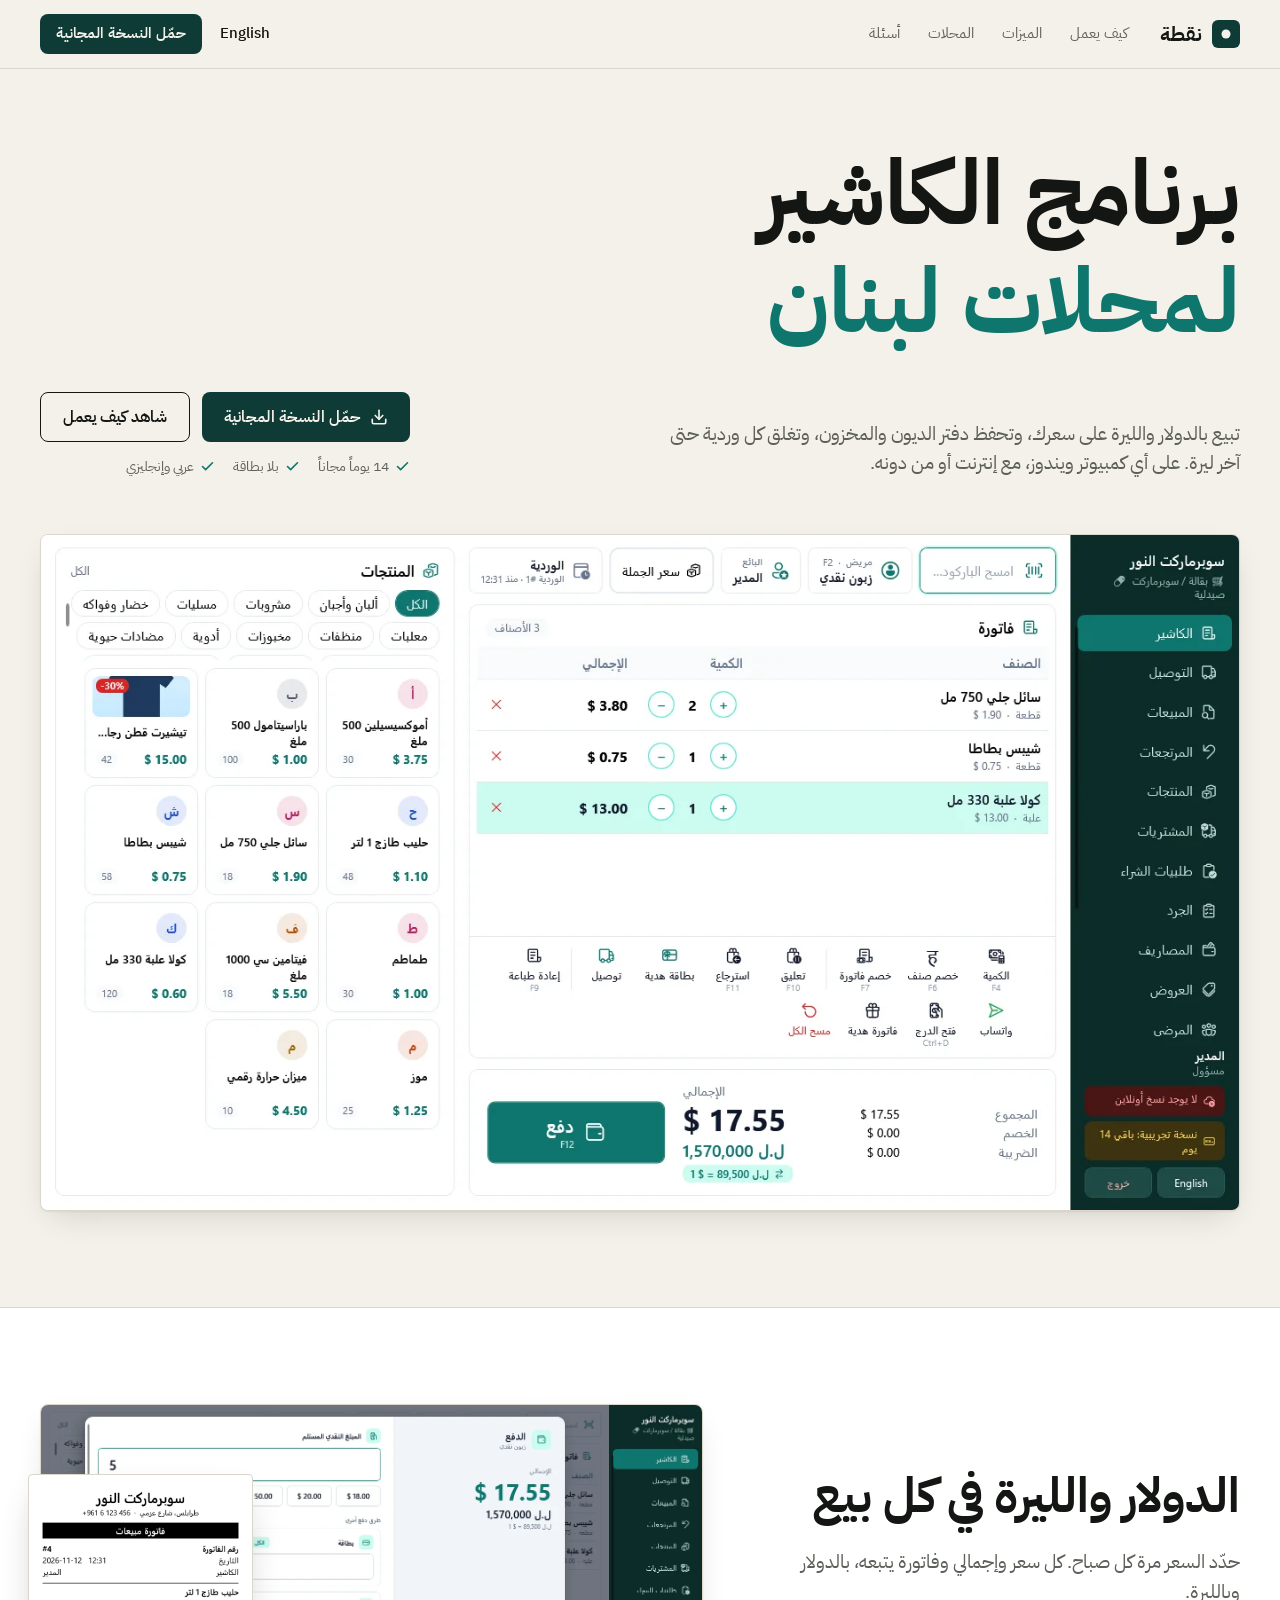
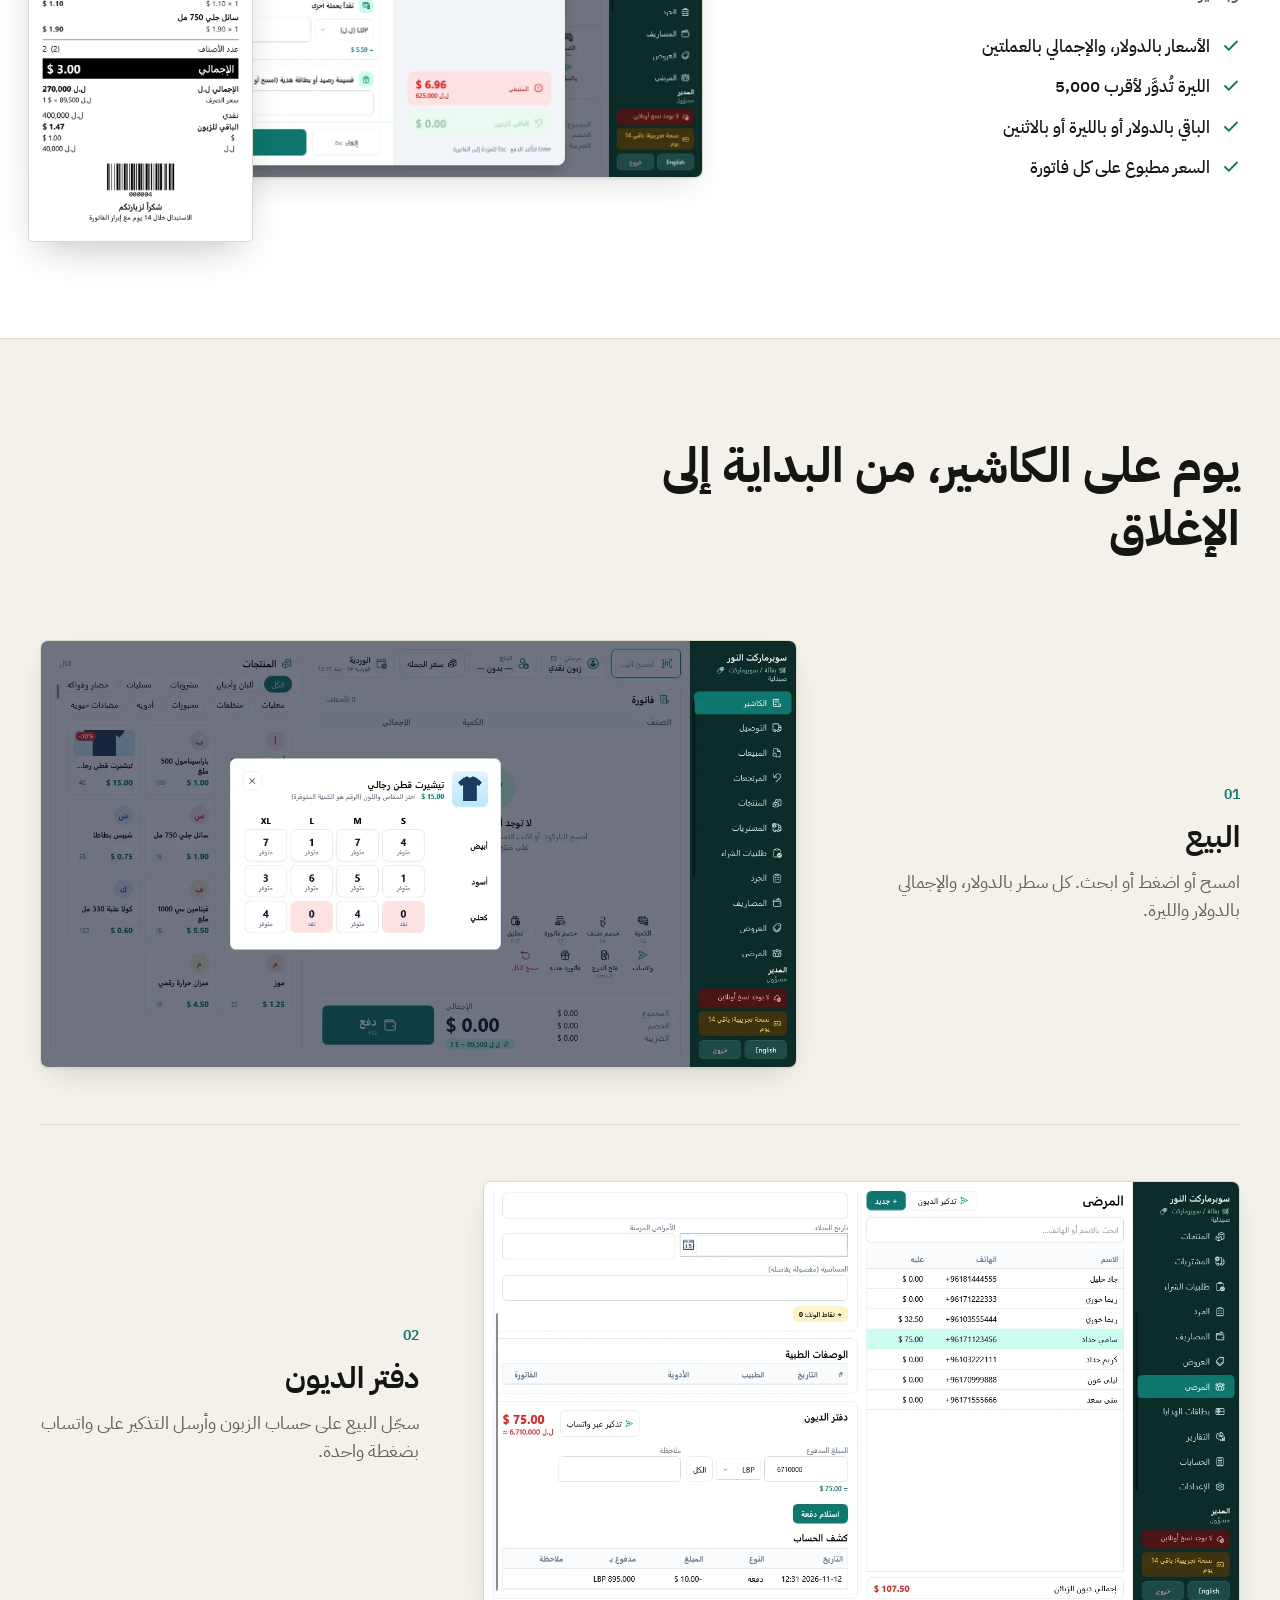
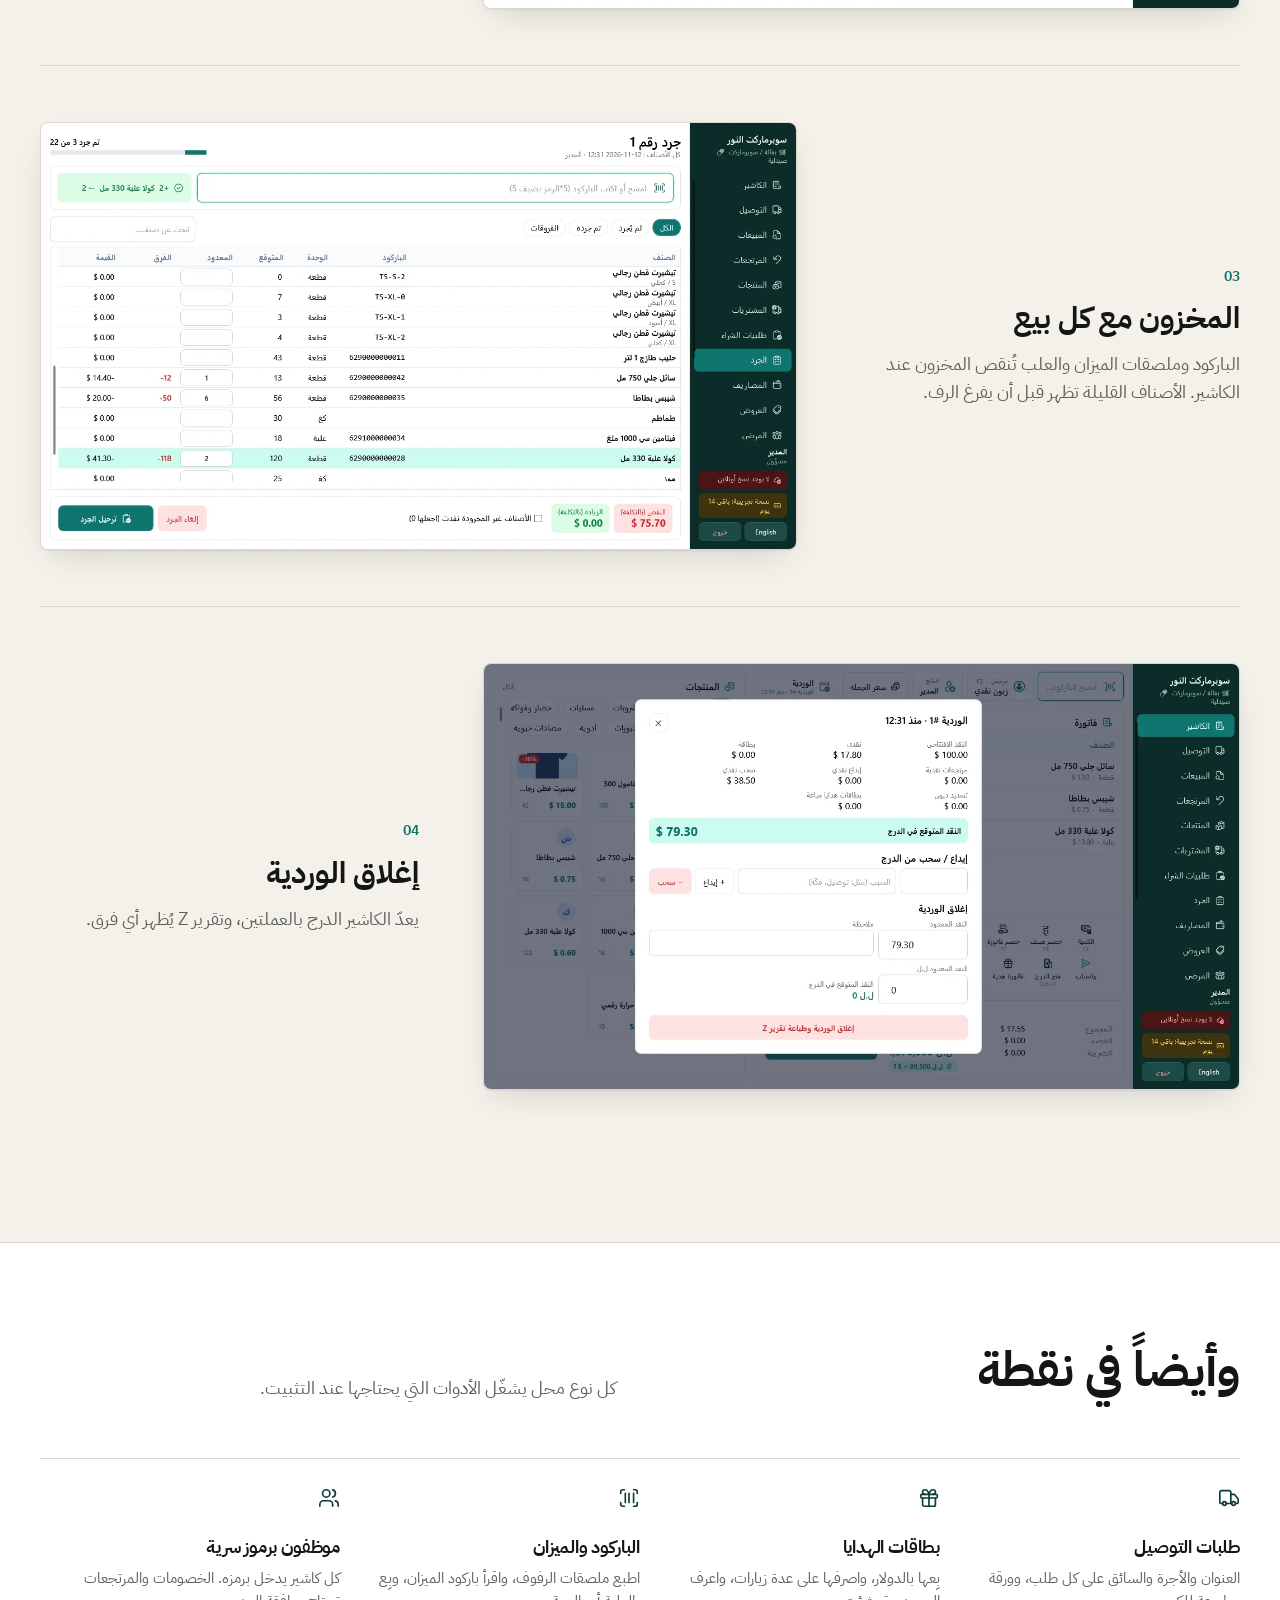
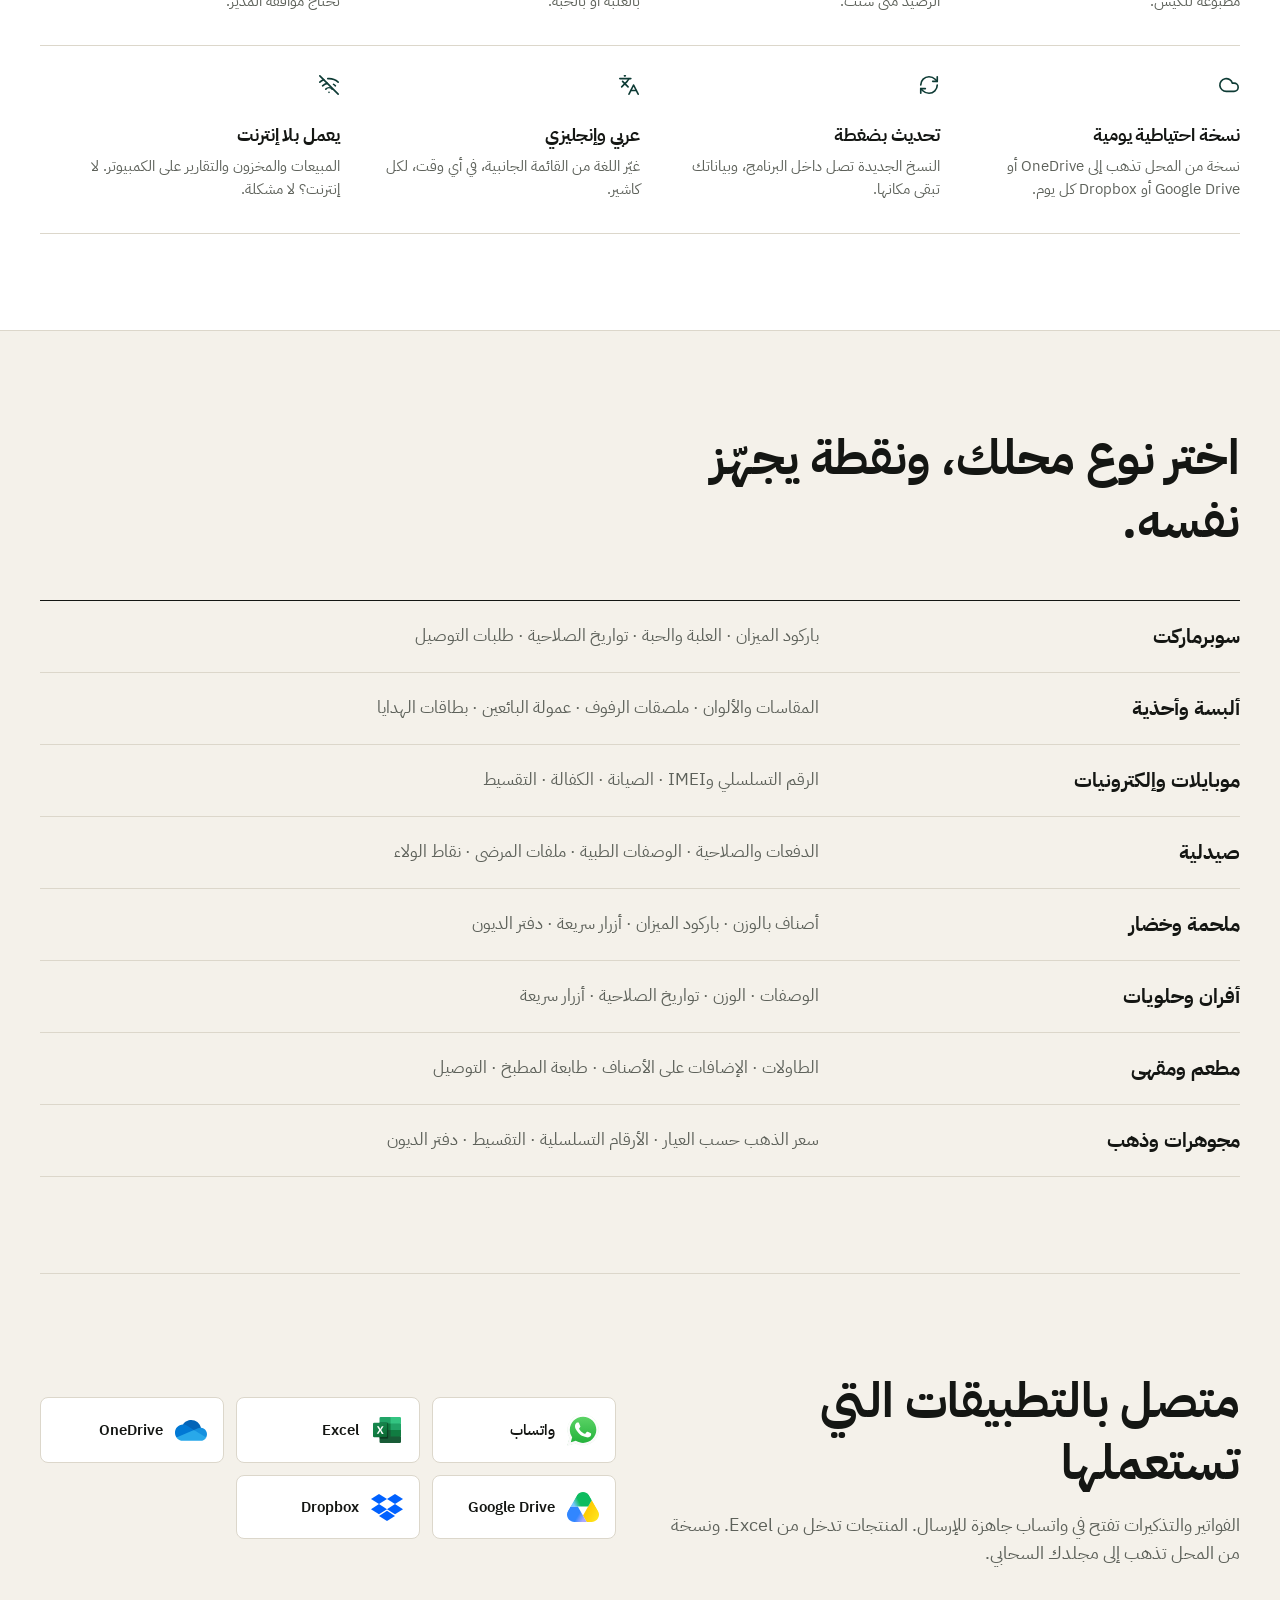
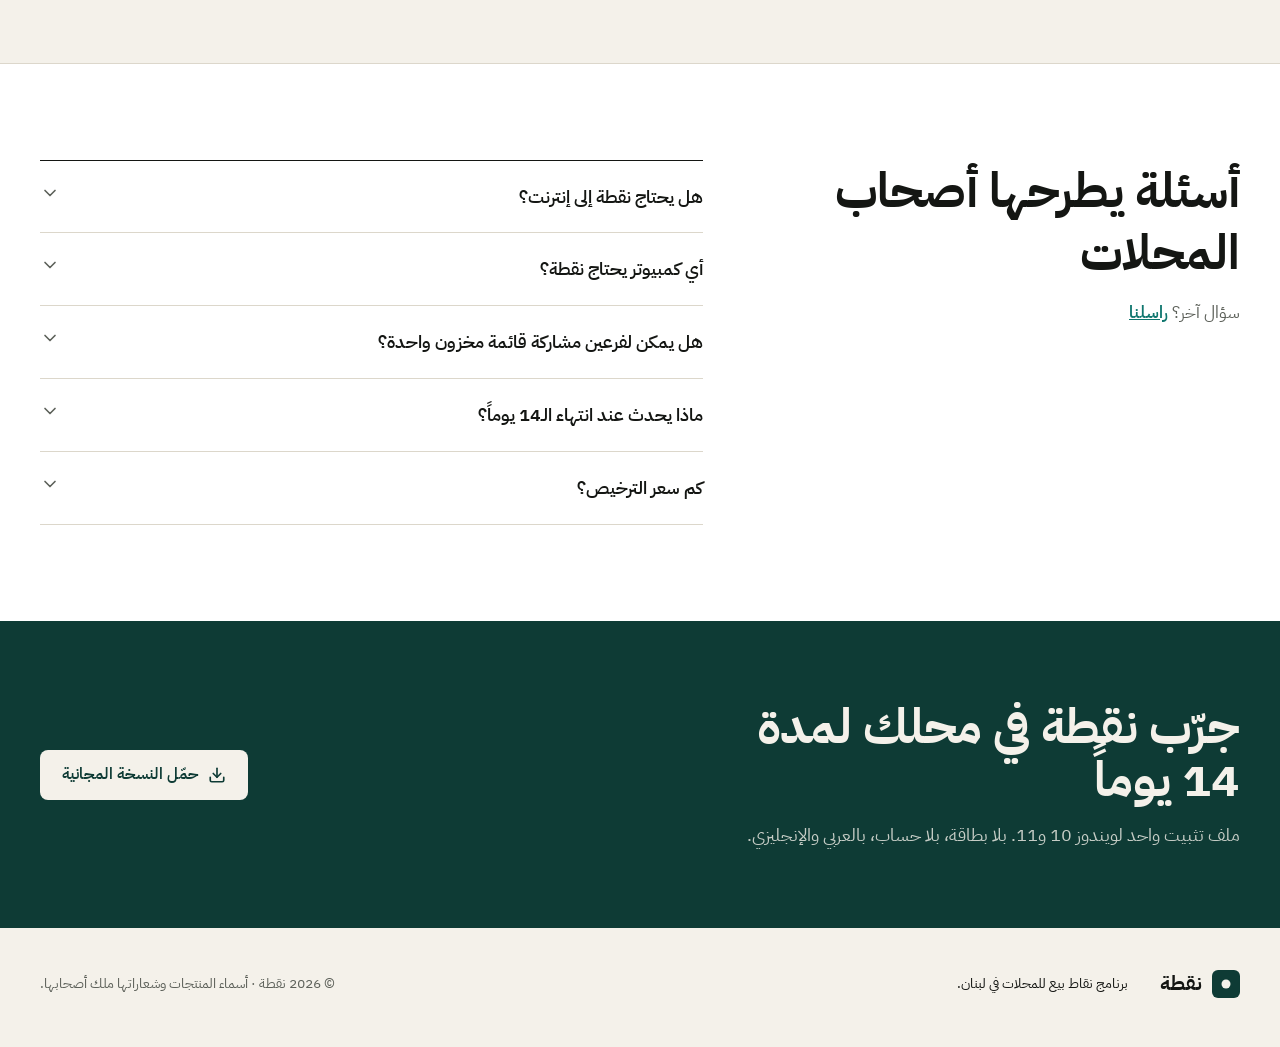
==== commit 7e4e82de: "Nuqta website: plain light redesign" ====
--- a/ar.html
+++ b/ar.html
@@ -13,15 +13,15 @@
 <meta name="twitter:card" content="summary_large_image">
 <meta property="og:locale" content="ar_LB">
 <meta name="twitter:card" content="summary_large_image">
-<meta name="theme-color" content="#050a0a">
+<meta name="theme-color" content="#f4f1ea">
 <link rel="icon" href="favicon.svg" type="image/svg+xml">
-<link rel="alternate" hreflang="en" href="./assets/index-BQWse7rH.html">
-<link rel="alternate" hreflang="ar" href="./assets/ar-DM9bjP1t.html">
+<link rel="alternate" hreflang="en" href="./assets/index-Bs4_-y1G.html">
+<link rel="alternate" hreflang="ar" href="./assets/ar-CXMSVB9Q.html">
 <link rel="preconnect" href="https://fonts.googleapis.com">
 <link rel="preconnect" href="https://fonts.gstatic.com" crossorigin>
-<link href="https://fonts.googleapis.com/css2?family=Geist:wght@400..700&family=Geist+Mono:wght@400..600&family=IBM+Plex+Sans+Arabic:wght@400;500;600&display=swap" rel="stylesheet">
-  <script type="module" crossorigin src="./assets/main-BwEk1JQC.js"></script>
-  <link rel="stylesheet" crossorigin href="./assets/main-Bcc2oGsX.css">
+<link href="https://fonts.googleapis.com/css2?family=Archivo:wght@400..800&family=IBM+Plex+Sans+Arabic:wght@400;500;600;700&display=swap" rel="stylesheet">
+  <script type="module" crossorigin src="./assets/main-C01fkGIK.js"></script>
+  <link rel="stylesheet" crossorigin href="./assets/main-D0cJnyrk.css">
 </head>
-<body><div id="root"><link rel="preload" as="image" href="screens/ar/till.webp" fetchPriority="high"/><link rel="preload" as="image" href="icons/whatsapp-icon.svg"/><link rel="preload" as="image" href="icons/xlsx.svg"/><link rel="preload" as="image" href="icons/microsoft-onedrive.svg"/><link rel="preload" as="image" href="icons/google-drive.svg"/><link rel="preload" as="image" href="icons/dropbox.svg"/><div class="progress" aria-hidden="true" style="transform:scaleX(0)"></div><header class="nav"><div class="wrap nav__bar"><a class="logo" href="#top" aria-label="نقطة"><svg class="logo__mark" viewBox="0 0 32 32" aria-hidden="true"><rect width="32" height="32" rx="9" fill="url(#lg)"></rect><circle cx="16" cy="16" r="5.2" fill="#fff"></circle><defs><linearGradient id="lg" x1="0" y1="0" x2="32" y2="32"><stop stop-color="#2dd4bf"></stop><stop offset="1" stop-color="#0f766e"></stop></linearGradient></defs></svg><span>نقطة</span></a><nav class="nav__links" aria-label="Main"><a href="#story">كيف يعمل</a><a href="#features">الميزات</a><a href="#shops">المحلات</a><a href="#faq">أسئلة</a></nav><div class="nav__end"><a class="nav__lang" href="./" lang="en" hrefLang="en">English</a><a class="btn btn--primary" href="https://github.com/Alikarakalla/nuqta-releases/releases/latest/download/Nuqta-win-Setup.exe"><svg xmlns="http://www.w3.org/2000/svg" width="17" height="17" viewBox="0 0 24 24" fill="none" stroke="currentColor" stroke-width="2.2" stroke-linecap="round" stroke-linejoin="round" class="lucide lucide-download" aria-hidden="true"><path d="M21 15v4a2 2 0 0 1-2 2H5a2 2 0 0 1-2-2v-4"></path><polyline points="7 10 12 15 17 10"></polyline><line x1="12" x2="12" y1="15" y2="3"></line></svg><span>حمّل النسخة المجانية</span><svg xmlns="http://www.w3.org/2000/svg" width="17" height="17" viewBox="0 0 24 24" fill="none" stroke="currentColor" stroke-width="2.2" stroke-linecap="round" stroke-linejoin="round" class="lucide lucide-arrow-left btn__arrow" aria-hidden="true"><path d="m12 19-7-7 7-7"></path><path d="M19 12H5"></path></svg></a><button class="nav__toggle" type="button" aria-expanded="false" aria-label="القائمة"><svg xmlns="http://www.w3.org/2000/svg" width="22" height="22" viewBox="0 0 24 24" fill="none" stroke="currentColor" stroke-width="2" stroke-linecap="round" stroke-linejoin="round" class="lucide lucide-menu"><line x1="4" x2="20" y1="12" y2="12"></line><line x1="4" x2="20" y1="6" y2="6"></line><line x1="4" x2="20" y1="18" y2="18"></line></svg></button></div></div></header><main><section class="hero" id="top"><div class="hero__glow" aria-hidden="true"><i></i><i></i><i></i></div><div class="hero__grid-bg" aria-hidden="true"></div><div class="wrap hero__inner"><a href="#features" class="badge" style="opacity:0;transform:translateY(12px)"><span class="badge__tag"><svg xmlns="http://www.w3.org/2000/svg" width="13" height="13" viewBox="0 0 24 24" fill="none" stroke="currentColor" stroke-width="2" stroke-linecap="round" stroke-linejoin="round" class="lucide lucide-sparkles"><path d="M9.937 15.5A2 2 0 0 0 8.5 14.063l-6.135-1.582a.5.5 0 0 1 0-.962L8.5 9.936A2 2 0 0 0 9.937 8.5l1.582-6.135a.5.5 0 0 1 .963 0L14.063 8.5A2 2 0 0 0 15.5 9.937l6.135 1.581a.5.5 0 0 1 0 .964L15.5 14.063a2 2 0 0 0-1.437 1.437l-1.582 6.135a.5.5 0 0 1-.963 0z"></path><path d="M20 3v4"></path><path d="M22 5h-4"></path><path d="M4 17v2"></path><path d="M5 18H3"></path></svg>جديد في 1.0.3</span><span>الربح شهراً بشهر</span><svg xmlns="http://www.w3.org/2000/svg" width="14" height="14" viewBox="0 0 24 24" fill="none" stroke="currentColor" stroke-width="2" stroke-linecap="round" stroke-linejoin="round" class="lucide lucide-arrow-left"><path d="m12 19-7-7 7-7"></path><path d="M19 12H5"></path></svg></a><h1 class="hero__h1"><span style="opacity:0;transform:translateY(30px)">برنامج الكاشير</span><span class="grad" style="opacity:0;transform:translateY(30px)">لمحلات لبنان</span></h1><p class="hero__sub" style="opacity:0;transform:translateY(20px)">تبيع بالدولار والليرة على سعرك، وتحفظ دفتر الديون والمخزون، وتغلق كل وردية حتى آخر ليرة. على أي كمبيوتر ويندوز، مع إنترنت أو من دونه.</p><div class="hero__ctas" style="opacity:0;transform:translateY(20px)"><a class="btn btn--primary btn--big" href="https://github.com/Alikarakalla/nuqta-releases/releases/latest/download/Nuqta-win-Setup.exe"><svg xmlns="http://www.w3.org/2000/svg" width="20" height="20" viewBox="0 0 24 24" fill="none" stroke="currentColor" stroke-width="2.2" stroke-linecap="round" stroke-linejoin="round" class="lucide lucide-download" aria-hidden="true"><path d="M21 15v4a2 2 0 0 1-2 2H5a2 2 0 0 1-2-2v-4"></path><polyline points="7 10 12 15 17 10"></polyline><line x1="12" x2="12" y1="15" y2="3"></line></svg><span>حمّل النسخة المجانية</span><svg xmlns="http://www.w3.org/2000/svg" width="20" height="20" viewBox="0 0 24 24" fill="none" stroke="currentColor" stroke-width="2.2" stroke-linecap="round" stroke-linejoin="round" class="lucide lucide-arrow-left btn__arrow" aria-hidden="true"><path d="m12 19-7-7 7-7"></path><path d="M19 12H5"></path></svg></a><a class="btn btn--ghost btn--big" href="#story">شاهد كيف يعمل</a></div><ul class="hero__note" style="opacity:0"><li><svg xmlns="http://www.w3.org/2000/svg" width="15" height="15" viewBox="0 0 24 24" fill="none" stroke="currentColor" stroke-width="2.6" stroke-linecap="round" stroke-linejoin="round" class="lucide lucide-check"><path d="M20 6 9 17l-5-5"></path></svg>14 يوماً مجاناً</li><li><svg xmlns="http://www.w3.org/2000/svg" width="15" height="15" viewBox="0 0 24 24" fill="none" stroke="currentColor" stroke-width="2.6" stroke-linecap="round" stroke-linejoin="round" class="lucide lucide-check"><path d="M20 6 9 17l-5-5"></path></svg>بلا بطاقة</li><li><svg xmlns="http://www.w3.org/2000/svg" width="15" height="15" viewBox="0 0 24 24" fill="none" stroke="currentColor" stroke-width="2.6" stroke-linecap="round" stroke-linejoin="round" class="lucide lucide-check"><path d="M20 6 9 17l-5-5"></path></svg>عربي وإنجليزي</li></ul><div class="stage"><div class="stage__tilt" style="opacity:0;transform:translateY(60px) scale(0.9) rotateX(24deg)"><div class="device"><div class="device__screen"><img class="shot" src="screens/ar/till.webp" alt="شاشة الكاشير في نقطة: فاتورة بثلاثة أصناف، والإجمالي بالدولار والليرة، وأزرار المنتجات" width="1350" height="761" loading="eager" decoding="async" fetchPriority="high"/></div></div></div><div class="chip chip--a" style="transform:none"><span class="chip__ic chip__ic--teal"><svg xmlns="http://www.w3.org/2000/svg" width="16" height="16" viewBox="0 0 24 24" fill="none" stroke="currentColor" stroke-width="2" stroke-linecap="round" stroke-linejoin="round" class="lucide lucide-wallet"><path d="M19 7V4a1 1 0 0 0-1-1H5a2 2 0 0 0 0 4h15a1 1 0 0 1 1 1v4h-3a2 2 0 0 0 0 4h3a1 1 0 0 0 1-1v-2a1 1 0 0 0-1-1"></path><path d="M3 5v14a2 2 0 0 0 2 2h15a1 1 0 0 0 1-1v-4"></path></svg></span><span><small>سعر اليوم</small><b class="num">1 $ = 89,500 ل.ل</b></span></div><div class="chip chip--b" style="transform:none"><span class="chip__ic chip__ic--amber"><svg xmlns="http://www.w3.org/2000/svg" width="16" height="16" viewBox="0 0 24 24" fill="none" stroke="currentColor" stroke-width="2" stroke-linecap="round" stroke-linejoin="round" class="lucide lucide-receipt"><path d="M4 2v20l2-1 2 1 2-1 2 1 2-1 2 1 2-1 2 1V2l-2 1-2-1-2 1-2-1-2 1-2-1-2 1Z"></path><path d="M16 8h-6a2 2 0 1 0 0 4h4a2 2 0 1 1 0 4H8"></path><path d="M12 17.5v-11"></path></svg></span><span><small>الباقي</small><b class="num">510,000 ل.ل</b></span></div><div class="chip chip--c" style="transform:none"><img src="icons/whatsapp-icon.svg" alt="" width="30" height="30"/><span><small>واتساب</small><b>أُرسل تذكير الدين</b></span></div></div></div></section><section class="stats"><div class="wrap stats__grid"><div class="stat" style="opacity:0;transform:translateY(28px)"><b class="num"><span>2</span></b><span>عملتان على كل فاتورة</span></div><div class="stat" style="opacity:0;transform:translateY(28px)"><b class="num"><span>15</span></b><span>نوعاً من المحلات جاهزة</span></div><div class="stat" style="opacity:0;transform:translateY(28px)"><b class="num"><span>14</span></b><span>يوماً مجاناً بلا بطاقة</span></div><div class="stat" style="opacity:0;transform:translateY(28px)"><b class="num"><span>0</span></b><span>إنترنت مطلوب للبيع</span></div></div><div class="marquee" aria-label="سوبرماركت, ألبسة وأحذية, موبايلات وإلكترونيات, صيدليات, ملاحم, أفران وحلويات, مطاعم ومقاهي, تجميل وعطور, عدد وأدوات, قطع غيار سيارات, مجوهرات وذهب, نظارات, مكتبات, جملة وتوزيع, متاجر عامة"><div class="marquee__track" aria-hidden="true"><span>سوبرماركت<i></i></span><span>ألبسة وأحذية<i></i></span><span>موبايلات وإلكترونيات<i></i></span><span>صيدليات<i></i></span><span>ملاحم<i></i></span><span>أفران وحلويات<i></i></span><span>مطاعم ومقاهي<i></i></span><span>تجميل وعطور<i></i></span><span>عدد وأدوات<i></i></span><span>قطع غيار سيارات<i></i></span><span>مجوهرات وذهب<i></i></span><span>نظارات<i></i></span><span>مكتبات<i></i></span><span>جملة وتوزيع<i></i></span><span>متاجر عامة<i></i></span><span>سوبرماركت<i></i></span><span>ألبسة وأحذية<i></i></span><span>موبايلات وإلكترونيات<i></i></span><span>صيدليات<i></i></span><span>ملاحم<i></i></span><span>أفران وحلويات<i></i></span><span>مطاعم ومقاهي<i></i></span><span>تجميل وعطور<i></i></span><span>عدد وأدوات<i></i></span><span>قطع غيار سيارات<i></i></span><span>مجوهرات وذهب<i></i></span><span>نظارات<i></i></span><span>مكتبات<i></i></span><span>جملة وتوزيع<i></i></span><span>متاجر عامة<i></i></span></div><div class="marquee__track marquee__track--rev" aria-hidden="true"><span>سوبرماركت<i></i></span><span>ألبسة وأحذية<i></i></span><span>موبايلات وإلكترونيات<i></i></span><span>صيدليات<i></i></span><span>ملاحم<i></i></span><span>أفران وحلويات<i></i></span><span>مطاعم ومقاهي<i></i></span><span>تجميل وعطور<i></i></span><span>عدد وأدوات<i></i></span><span>قطع غيار سيارات<i></i></span><span>مجوهرات وذهب<i></i></span><span>نظارات<i></i></span><span>مكتبات<i></i></span><span>جملة وتوزيع<i></i></span><span>متاجر عامة<i></i></span><span>سوبرماركت<i></i></span><span>ألبسة وأحذية<i></i></span><span>موبايلات وإلكترونيات<i></i></span><span>صيدليات<i></i></span><span>ملاحم<i></i></span><span>أفران وحلويات<i></i></span><span>مطاعم ومقاهي<i></i></span><span>تجميل وعطور<i></i></span><span>عدد وأدوات<i></i></span><span>قطع غيار سيارات<i></i></span><span>مجوهرات وذهب<i></i></span><span>نظارات<i></i></span><span>مكتبات<i></i></span><span>جملة وتوزيع<i></i></span><span>متاجر عامة<i></i></span></div></div></section><section class="story" id="story" style="--steps:6"><div class="story__sticky"><div class="wrap story__grid"><div class="story__text"><p class="eyebrow">كيف يعمل</p><h2 class="h2">من أول مسح باركود إلى ربح الشهر</h2><ol class="steps"><span class="steps__line" aria-hidden="true" style="transform:scaleY(0)"></span><li class="is-on"><span class="steps__n num">01</span><div><h3>البيع</h3><p>امسح أو اضغط أو ابحث. كل سطر بالدولار، والإجمالي بالدولار والليرة.</p></div></li><li class=""><span class="steps__n num">02</span><div><h3>القبض</h3><p>دولار أو ليرة أو الاثنين. الليرة تُدوَّر لأقرب 5,000 والباقي يُقسم كما يطلب الزبون.</p></div></li><li class=""><span class="steps__n num">03</span><div><h3>دفتر الديون</h3><p>سجّل البيع على حساب الزبون وأرسل التذكير على واتساب بضغطة واحدة.</p></div></li><li class=""><span class="steps__n num">04</span><div><h3>المخزون مع كل بيع</h3><p>الباركود وملصقات الميزان والعلب تُنقص المخزون عند الكاشير. الأصناف القليلة تظهر قبل أن يفرغ الرف.</p></div></li><li class=""><span class="steps__n num">05</span><div><h3>إغلاق الوردية</h3><p>يعدّ الكاشير الدرج بالعملتين، وتقرير Z يُظهر أي فرق.</p></div></li><li class=""><span class="steps__n num">06</span><div><h3>الربح</h3><p>الربح شهراً بشهر بعد الإيجار والرواتب وفاتورة المولّد. احفظ السنة في Excel.</p></div></li></ol></div><div class="story__stage"><div class="story__halo" aria-hidden="true"></div><div class="device"><div class="device__screen"><div class="story__screen" aria-hidden="false" style="opacity:1;filter:blur(0px);transform:none"><img class="shot" src="screens/ar/tiles.webp" alt="البيع" width="1350" height="761" loading="lazy" decoding="async"/></div><div class="story__screen" aria-hidden="true" style="opacity:0;filter:blur(8px);transform:scale(1.03)"><img class="shot" src="screens/ar/pay.webp" alt="القبض" width="1350" height="761" loading="lazy" decoding="async"/></div><div class="story__screen" aria-hidden="true" style="opacity:0;filter:blur(8px);transform:scale(1.03)"><img class="shot" src="screens/ar/debt.webp" alt="دفتر الديون" width="1350" height="761" loading="lazy" decoding="async"/></div><div class="story__screen" aria-hidden="true" style="opacity:0;filter:blur(8px);transform:scale(1.03)"><img class="shot" src="screens/ar/count.webp" alt="المخزون مع كل بيع" width="1350" height="761" loading="lazy" decoding="async"/></div><div class="story__screen" aria-hidden="true" style="opacity:0;filter:blur(8px);transform:scale(1.03)"><img class="shot" src="screens/ar/shift.webp" alt="إغلاق الوردية" width="1350" height="761" loading="lazy" decoding="async"/></div><div class="story__screen" aria-hidden="true" style="opacity:0;filter:blur(8px);transform:scale(1.03)"><img class="shot" src="screens/ar/accounts.webp" alt="الربح" width="1350" height="761" loading="lazy" decoding="async"/></div></div></div></div></div></div><div class="wrap story__list"><p class="eyebrow">كيف يعمل</p><h2 class="h2">من أول مسح باركود إلى ربح الشهر</h2><div class="story__item" style="opacity:0;transform:translateY(28px)"><span class="steps__n num">01</span><h3>البيع</h3><p>امسح أو اضغط أو ابحث. كل سطر بالدولار، والإجمالي بالدولار والليرة.</p><div class="device"><div class="device__screen"><img class="shot" src="screens/ar/tiles.webp" alt="البيع" width="1350" height="761" loading="lazy" decoding="async"/></div></div></div><div class="story__item" style="opacity:0;transform:translateY(28px)"><span class="steps__n num">02</span><h3>القبض</h3><p>دولار أو ليرة أو الاثنين. الليرة تُدوَّر لأقرب 5,000 والباقي يُقسم كما يطلب الزبون.</p><div class="device"><div class="device__screen"><img class="shot" src="screens/ar/pay.webp" alt="القبض" width="1350" height="761" loading="lazy" decoding="async"/></div></div></div><div class="story__item" style="opacity:0;transform:translateY(28px)"><span class="steps__n num">03</span><h3>دفتر الديون</h3><p>سجّل البيع على حساب الزبون وأرسل التذكير على واتساب بضغطة واحدة.</p><div class="device"><div class="device__screen"><img class="shot" src="screens/ar/debt.webp" alt="دفتر الديون" width="1350" height="761" loading="lazy" decoding="async"/></div></div></div><div class="story__item" style="opacity:0;transform:translateY(28px)"><span class="steps__n num">04</span><h3>المخزون مع كل بيع</h3><p>الباركود وملصقات الميزان والعلب تُنقص المخزون عند الكاشير. الأصناف القليلة تظهر قبل أن يفرغ الرف.</p><div class="device"><div class="device__screen"><img class="shot" src="screens/ar/count.webp" alt="المخزون مع كل بيع" width="1350" height="761" loading="lazy" decoding="async"/></div></div></div><div class="story__item" style="opacity:0;transform:translateY(28px)"><span class="steps__n num">05</span><h3>إغلاق الوردية</h3><p>يعدّ الكاشير الدرج بالعملتين، وتقرير Z يُظهر أي فرق.</p><div class="device"><div class="device__screen"><img class="shot" src="screens/ar/shift.webp" alt="إغلاق الوردية" width="1350" height="761" loading="lazy" decoding="async"/></div></div></div><div class="story__item" style="opacity:0;transform:translateY(28px)"><span class="steps__n num">06</span><h3>الربح</h3><p>الربح شهراً بشهر بعد الإيجار والرواتب وفاتورة المولّد. احفظ السنة في Excel.</p><div class="device"><div class="device__screen"><img class="shot" src="screens/ar/accounts.webp" alt="الربح" width="1350" height="761" loading="lazy" decoding="async"/></div></div></div></div></section><section class="features" id="features"><div class="wrap"><div class="head" style="opacity:0;transform:translateY(28px)"><p class="eyebrow">الميزات</p><h2 class="h2">كل ما يحتاجه المحل. ولا شيء زائد.</h2><p class="lead">كل نوع محل يشغّل أدواته عند التثبيت. هذا ما يأتي مع نقطة.</p></div><div class="bento"><div class="tile tile--0 tile--big" style="opacity:0;transform:translateY(28px)"><div class="tile__in"><span class="tile__ic"><svg xmlns="http://www.w3.org/2000/svg" width="22" height="22" viewBox="0 0 24 24" fill="none" stroke="currentColor" stroke-width="1.8" stroke-linecap="round" stroke-linejoin="round" class="lucide lucide-truck"><path d="M14 18V6a2 2 0 0 0-2-2H4a2 2 0 0 0-2 2v11a1 1 0 0 0 1 1h2"></path><path d="M15 18H9"></path><path d="M19 18h2a1 1 0 0 0 1-1v-3.65a1 1 0 0 0-.22-.624l-3.48-4.35A1 1 0 0 0 17.52 8H14"></path><circle cx="17" cy="18" r="2"></circle><circle cx="7" cy="18" r="2"></circle></svg></span><h3>طلبات التوصيل</h3><p>العنوان والأجرة والسائق على كل طلب، وورقة مطبوعة للكيس.</p><div class="tile__shot"><img class="shot" src="screens/ar/delivery.webp" alt="طلبات التوصيل" width="1350" height="761" loading="lazy" decoding="async"/></div></div></div><div class="tile tile--1" style="opacity:0;transform:translateY(28px)"><div class="tile__in"><span class="tile__ic"><svg xmlns="http://www.w3.org/2000/svg" width="22" height="22" viewBox="0 0 24 24" fill="none" stroke="currentColor" stroke-width="1.8" stroke-linecap="round" stroke-linejoin="round" class="lucide lucide-gift"><rect x="3" y="8" width="18" height="4" rx="1"></rect><path d="M12 8v13"></path><path d="M19 12v7a2 2 0 0 1-2 2H7a2 2 0 0 1-2-2v-7"></path><path d="M7.5 8a2.5 2.5 0 0 1 0-5A4.8 8 0 0 1 12 8a4.8 8 0 0 1 4.5-5 2.5 2.5 0 0 1 0 5"></path></svg></span><h3>بطاقات الهدايا</h3><p>بِعها بالدولار، واصرفها على عدة زيارات، واعرف الرصيد متى شئت.</p></div></div><div class="tile tile--2" style="opacity:0;transform:translateY(28px)"><div class="tile__in"><span class="tile__ic"><svg xmlns="http://www.w3.org/2000/svg" width="22" height="22" viewBox="0 0 24 24" fill="none" stroke="currentColor" stroke-width="1.8" stroke-linecap="round" stroke-linejoin="round" class="lucide lucide-scan-barcode"><path d="M3 7V5a2 2 0 0 1 2-2h2"></path><path d="M17 3h2a2 2 0 0 1 2 2v2"></path><path d="M21 17v2a2 2 0 0 1-2 2h-2"></path><path d="M7 21H5a2 2 0 0 1-2-2v-2"></path><path d="M8 7v10"></path><path d="M12 7v10"></path><path d="M17 7v10"></path></svg></span><h3>الباركود والميزان</h3><p>اطبع ملصقات الرفوف، واقرأ باركود الميزان، وبِع بالعلبة أو بالحبة.</p></div></div><div class="tile tile--3" style="opacity:0;transform:translateY(28px)"><div class="tile__in"><span class="tile__ic"><svg xmlns="http://www.w3.org/2000/svg" width="22" height="22" viewBox="0 0 24 24" fill="none" stroke="currentColor" stroke-width="1.8" stroke-linecap="round" stroke-linejoin="round" class="lucide lucide-users"><path d="M16 21v-2a4 4 0 0 0-4-4H6a4 4 0 0 0-4 4v2"></path><circle cx="9" cy="7" r="4"></circle><path d="M22 21v-2a4 4 0 0 0-3-3.87"></path><path d="M16 3.13a4 4 0 0 1 0 7.75"></path></svg></span><h3>موظفون برموز سرية</h3><p>كل كاشير يدخل برمزه. الخصومات والمرتجعات تحتاج موافقة المدير.</p></div></div><div class="tile tile--4 tile--big" style="opacity:0;transform:translateY(28px)"><div class="tile__in"><span class="tile__ic"><svg xmlns="http://www.w3.org/2000/svg" width="22" height="22" viewBox="0 0 24 24" fill="none" stroke="currentColor" stroke-width="1.8" stroke-linecap="round" stroke-linejoin="round" class="lucide lucide-cloud"><path d="M17.5 19H9a7 7 0 1 1 6.71-9h1.79a4.5 4.5 0 1 1 0 9Z"></path></svg></span><h3>نسخة احتياطية يومية</h3><p>نسخة من المحل تذهب إلى OneDrive أو Google Drive أو Dropbox كل يوم.</p><div class="tile__shot"><img class="shot" src="screens/ar/backup.webp" alt="نسخة احتياطية يومية" width="1350" height="761" loading="lazy" decoding="async"/></div></div></div><div class="tile tile--5" style="opacity:0;transform:translateY(28px)"><div class="tile__in"><span class="tile__ic"><svg xmlns="http://www.w3.org/2000/svg" width="22" height="22" viewBox="0 0 24 24" fill="none" stroke="currentColor" stroke-width="1.8" stroke-linecap="round" stroke-linejoin="round" class="lucide lucide-refresh-cw"><path d="M3 12a9 9 0 0 1 9-9 9.75 9.75 0 0 1 6.74 2.74L21 8"></path><path d="M21 3v5h-5"></path><path d="M21 12a9 9 0 0 1-9 9 9.75 9.75 0 0 1-6.74-2.74L3 16"></path><path d="M8 16H3v5"></path></svg></span><h3>تحديث بضغطة</h3><p>النسخ الجديدة تصل داخل البرنامج، وبياناتك تبقى مكانها.</p></div></div><div class="tile tile--6" style="opacity:0;transform:translateY(28px)"><div class="tile__in"><span class="tile__ic"><svg xmlns="http://www.w3.org/2000/svg" width="22" height="22" viewBox="0 0 24 24" fill="none" stroke="currentColor" stroke-width="1.8" stroke-linecap="round" stroke-linejoin="round" class="lucide lucide-languages"><path d="m5 8 6 6"></path><path d="m4 14 6-6 2-3"></path><path d="M2 5h12"></path><path d="M7 2h1"></path><path d="m22 22-5-10-5 10"></path><path d="M14 18h6"></path></svg></span><h3>عربي وإنجليزي</h3><p>غيّر اللغة من القائمة الجانبية، في أي وقت، لكل كاشير.</p></div></div><div class="tile tile--7" style="opacity:0;transform:translateY(28px)"><div class="tile__in"><span class="tile__ic"><svg xmlns="http://www.w3.org/2000/svg" width="22" height="22" viewBox="0 0 24 24" fill="none" stroke="currentColor" stroke-width="1.8" stroke-linecap="round" stroke-linejoin="round" class="lucide lucide-wifi-off"><path d="M12 20h.01"></path><path d="M8.5 16.429a5 5 0 0 1 7 0"></path><path d="M5 12.859a10 10 0 0 1 5.17-2.69"></path><path d="M19 12.859a10 10 0 0 0-2.007-1.523"></path><path d="M2 8.82a15 15 0 0 1 4.177-2.643"></path><path d="M22 8.82a15 15 0 0 0-11.288-3.764"></path><path d="m2 2 20 20"></path></svg></span><h3>يعمل بلا إنترنت</h3><p>المبيعات والمخزون والتقارير على الكمبيوتر. لا إنترنت؟ لا مشكلة.</p></div></div></div></div></section><section class="statement"><div class="wrap statement__grid"><p class="statement__text"><span style="opacity:0.16">حدّد<!-- --> </span><span style="opacity:0.16">السعر<!-- --> </span><span style="opacity:0.16">مرة<!-- --> </span><span style="opacity:0.16">كل<!-- --> </span><span style="opacity:0.16">صباح.<!-- --> </span><span style="opacity:0.16">كل<!-- --> </span><span style="opacity:0.16">سعر<!-- --> </span><span style="opacity:0.16">وإجمالي<!-- --> </span><span style="opacity:0.16">وفاتورة<!-- --> </span><span style="opacity:0.16">يتبعه،<!-- --> </span><span class="accent" style="opacity:0.16">بالدولار<!-- --> </span><span class="accent" style="opacity:0.16">وبالليرة.<!-- --> </span></p><div class="receipt" style="transform:translateY(120px) rotate(6deg)"><img src="screens/ar/receipt.webp" alt="فاتورة مطبوعة من نقطة: الإجمالي بالدولار والليرة، مدفوعة بالليرة، والباقي بالدولار والليرة" width="560" height="953" loading="lazy" decoding="async"/></div></div></section><section class="shops" id="shops"><div class="shops__sticky"><div class="wrap"><div class="head head--row" style="opacity:0;transform:translateY(28px)"><div><p class="eyebrow">مصمم لمحلك</p><h2 class="h2">اختر نوع محلك، ونقطة يجهّز نفسه.</h2></div></div></div><div class="shops__track" style="transform:none"><article class="shop shop--0"><span class="shop__ic"><svg xmlns="http://www.w3.org/2000/svg" width="28" height="28" viewBox="0 0 24 24" fill="none" stroke="currentColor" stroke-width="1.7" stroke-linecap="round" stroke-linejoin="round" class="lucide lucide-shopping-basket"><path d="m15 11-1 9"></path><path d="m19 11-4-7"></path><path d="M2 11h20"></path><path d="m3.5 11 1.6 7.4a2 2 0 0 0 2 1.6h9.8a2 2 0 0 0 2-1.6l1.7-7.4"></path><path d="M4.5 15.5h15"></path><path d="m5 11 4-7"></path><path d="m9 11 1 9"></path></svg></span><h3>سوبرماركت</h3><ul><li><svg xmlns="http://www.w3.org/2000/svg" width="15" height="15" viewBox="0 0 24 24" fill="none" stroke="currentColor" stroke-width="2.6" stroke-linecap="round" stroke-linejoin="round" class="lucide lucide-check"><path d="M20 6 9 17l-5-5"></path></svg>باركود الميزان</li><li><svg xmlns="http://www.w3.org/2000/svg" width="15" height="15" viewBox="0 0 24 24" fill="none" stroke="currentColor" stroke-width="2.6" stroke-linecap="round" stroke-linejoin="round" class="lucide lucide-check"><path d="M20 6 9 17l-5-5"></path></svg>العلبة والحبة</li><li><svg xmlns="http://www.w3.org/2000/svg" width="15" height="15" viewBox="0 0 24 24" fill="none" stroke="currentColor" stroke-width="2.6" stroke-linecap="round" stroke-linejoin="round" class="lucide lucide-check"><path d="M20 6 9 17l-5-5"></path></svg>تواريخ الصلاحية</li><li><svg xmlns="http://www.w3.org/2000/svg" width="15" height="15" viewBox="0 0 24 24" fill="none" stroke="currentColor" stroke-width="2.6" stroke-linecap="round" stroke-linejoin="round" class="lucide lucide-check"><path d="M20 6 9 17l-5-5"></path></svg>طلبات التوصيل</li></ul></article><article class="shop shop--1"><span class="shop__ic"><svg xmlns="http://www.w3.org/2000/svg" width="28" height="28" viewBox="0 0 24 24" fill="none" stroke="currentColor" stroke-width="1.7" stroke-linecap="round" stroke-linejoin="round" class="lucide lucide-shirt"><path d="M20.38 3.46 16 2a4 4 0 0 1-8 0L3.62 3.46a2 2 0 0 0-1.34 2.23l.58 3.47a1 1 0 0 0 .99.84H6v10c0 1.1.9 2 2 2h8a2 2 0 0 0 2-2V10h2.15a1 1 0 0 0 .99-.84l.58-3.47a2 2 0 0 0-1.34-2.23z"></path></svg></span><h3>ألبسة وأحذية</h3><ul><li><svg xmlns="http://www.w3.org/2000/svg" width="15" height="15" viewBox="0 0 24 24" fill="none" stroke="currentColor" stroke-width="2.6" stroke-linecap="round" stroke-linejoin="round" class="lucide lucide-check"><path d="M20 6 9 17l-5-5"></path></svg>المقاسات والألوان</li><li><svg xmlns="http://www.w3.org/2000/svg" width="15" height="15" viewBox="0 0 24 24" fill="none" stroke="currentColor" stroke-width="2.6" stroke-linecap="round" stroke-linejoin="round" class="lucide lucide-check"><path d="M20 6 9 17l-5-5"></path></svg>ملصقات الرفوف</li><li><svg xmlns="http://www.w3.org/2000/svg" width="15" height="15" viewBox="0 0 24 24" fill="none" stroke="currentColor" stroke-width="2.6" stroke-linecap="round" stroke-linejoin="round" class="lucide lucide-check"><path d="M20 6 9 17l-5-5"></path></svg>عمولة البائعين</li><li><svg xmlns="http://www.w3.org/2000/svg" width="15" height="15" viewBox="0 0 24 24" fill="none" stroke="currentColor" stroke-width="2.6" stroke-linecap="round" stroke-linejoin="round" class="lucide lucide-check"><path d="M20 6 9 17l-5-5"></path></svg>بطاقات الهدايا</li></ul></article><article class="shop shop--2"><span class="shop__ic"><svg xmlns="http://www.w3.org/2000/svg" width="28" height="28" viewBox="0 0 24 24" fill="none" stroke="currentColor" stroke-width="1.7" stroke-linecap="round" stroke-linejoin="round" class="lucide lucide-smartphone"><rect width="14" height="20" x="5" y="2" rx="2" ry="2"></rect><path d="M12 18h.01"></path></svg></span><h3>موبايلات وإلكترونيات</h3><ul><li><svg xmlns="http://www.w3.org/2000/svg" width="15" height="15" viewBox="0 0 24 24" fill="none" stroke="currentColor" stroke-width="2.6" stroke-linecap="round" stroke-linejoin="round" class="lucide lucide-check"><path d="M20 6 9 17l-5-5"></path></svg>الرقم التسلسلي وIMEI</li><li><svg xmlns="http://www.w3.org/2000/svg" width="15" height="15" viewBox="0 0 24 24" fill="none" stroke="currentColor" stroke-width="2.6" stroke-linecap="round" stroke-linejoin="round" class="lucide lucide-check"><path d="M20 6 9 17l-5-5"></path></svg>الصيانة</li><li><svg xmlns="http://www.w3.org/2000/svg" width="15" height="15" viewBox="0 0 24 24" fill="none" stroke="currentColor" stroke-width="2.6" stroke-linecap="round" stroke-linejoin="round" class="lucide lucide-check"><path d="M20 6 9 17l-5-5"></path></svg>الكفالة</li><li><svg xmlns="http://www.w3.org/2000/svg" width="15" height="15" viewBox="0 0 24 24" fill="none" stroke="currentColor" stroke-width="2.6" stroke-linecap="round" stroke-linejoin="round" class="lucide lucide-check"><path d="M20 6 9 17l-5-5"></path></svg>التقسيط</li></ul></article><article class="shop shop--3"><span class="shop__ic"><svg xmlns="http://www.w3.org/2000/svg" width="28" height="28" viewBox="0 0 24 24" fill="none" stroke="currentColor" stroke-width="1.7" stroke-linecap="round" stroke-linejoin="round" class="lucide lucide-pill"><path d="m10.5 20.5 10-10a4.95 4.95 0 1 0-7-7l-10 10a4.95 4.95 0 1 0 7 7Z"></path><path d="m8.5 8.5 7 7"></path></svg></span><h3>صيدلية</h3><ul><li><svg xmlns="http://www.w3.org/2000/svg" width="15" height="15" viewBox="0 0 24 24" fill="none" stroke="currentColor" stroke-width="2.6" stroke-linecap="round" stroke-linejoin="round" class="lucide lucide-check"><path d="M20 6 9 17l-5-5"></path></svg>الدفعات والصلاحية</li><li><svg xmlns="http://www.w3.org/2000/svg" width="15" height="15" viewBox="0 0 24 24" fill="none" stroke="currentColor" stroke-width="2.6" stroke-linecap="round" stroke-linejoin="round" class="lucide lucide-check"><path d="M20 6 9 17l-5-5"></path></svg>الوصفات الطبية</li><li><svg xmlns="http://www.w3.org/2000/svg" width="15" height="15" viewBox="0 0 24 24" fill="none" stroke="currentColor" stroke-width="2.6" stroke-linecap="round" stroke-linejoin="round" class="lucide lucide-check"><path d="M20 6 9 17l-5-5"></path></svg>ملفات المرضى</li><li><svg xmlns="http://www.w3.org/2000/svg" width="15" height="15" viewBox="0 0 24 24" fill="none" stroke="currentColor" stroke-width="2.6" stroke-linecap="round" stroke-linejoin="round" class="lucide lucide-check"><path d="M20 6 9 17l-5-5"></path></svg>نقاط الولاء</li></ul></article><article class="shop shop--0"><span class="shop__ic"><svg xmlns="http://www.w3.org/2000/svg" width="28" height="28" viewBox="0 0 24 24" fill="none" stroke="currentColor" stroke-width="1.7" stroke-linecap="round" stroke-linejoin="round" class="lucide lucide-beef"><circle cx="12.5" cy="8.5" r="2.5"></circle><path d="M12.5 2a6.5 6.5 0 0 0-6.22 4.6c-1.1 3.13-.78 3.9-3.18 6.08A3 3 0 0 0 5 18c4 0 8.4-1.8 11.4-4.3A6.5 6.5 0 0 0 12.5 2Z"></path><path d="m18.5 6 2.19 4.5a6.48 6.48 0 0 1 .31 2 6.49 6.49 0 0 1-2.6 5.2C15.4 20.2 11 22 7 22a3 3 0 0 1-2.68-1.66L2.4 16.5"></path></svg></span><h3>ملحمة وخضار</h3><ul><li><svg xmlns="http://www.w3.org/2000/svg" width="15" height="15" viewBox="0 0 24 24" fill="none" stroke="currentColor" stroke-width="2.6" stroke-linecap="round" stroke-linejoin="round" class="lucide lucide-check"><path d="M20 6 9 17l-5-5"></path></svg>أصناف بالوزن</li><li><svg xmlns="http://www.w3.org/2000/svg" width="15" height="15" viewBox="0 0 24 24" fill="none" stroke="currentColor" stroke-width="2.6" stroke-linecap="round" stroke-linejoin="round" class="lucide lucide-check"><path d="M20 6 9 17l-5-5"></path></svg>باركود الميزان</li><li><svg xmlns="http://www.w3.org/2000/svg" width="15" height="15" viewBox="0 0 24 24" fill="none" stroke="currentColor" stroke-width="2.6" stroke-linecap="round" stroke-linejoin="round" class="lucide lucide-check"><path d="M20 6 9 17l-5-5"></path></svg>أزرار سريعة</li><li><svg xmlns="http://www.w3.org/2000/svg" width="15" height="15" viewBox="0 0 24 24" fill="none" stroke="currentColor" stroke-width="2.6" stroke-linecap="round" stroke-linejoin="round" class="lucide lucide-check"><path d="M20 6 9 17l-5-5"></path></svg>دفتر الديون</li></ul></article><article class="shop shop--1"><span class="shop__ic"><svg xmlns="http://www.w3.org/2000/svg" width="28" height="28" viewBox="0 0 24 24" fill="none" stroke="currentColor" stroke-width="1.7" stroke-linecap="round" stroke-linejoin="round" class="lucide lucide-croissant"><path d="m4.6 13.11 5.79-3.21c1.89-1.05 4.79 1.78 3.71 3.71l-3.22 5.81C8.8 23.16.79 15.23 4.6 13.11Z"></path><path d="m10.5 9.5-1-2.29C9.2 6.48 8.8 6 8 6H4.5C2.79 6 2 6.5 2 8.5a7.71 7.71 0 0 0 2 4.83"></path><path d="M8 6c0-1.55.24-4-2-4-2 0-2.5 2.17-2.5 4"></path><path d="m14.5 13.5 2.29 1c.73.3 1.21.7 1.21 1.5v3.5c0 1.71-.5 2.5-2.5 2.5a7.71 7.71 0 0 1-4.83-2"></path><path d="M18 16c1.55 0 4-.24 4 2 0 2-2.17 2.5-4 2.5"></path></svg></span><h3>أفران وحلويات</h3><ul><li><svg xmlns="http://www.w3.org/2000/svg" width="15" height="15" viewBox="0 0 24 24" fill="none" stroke="currentColor" stroke-width="2.6" stroke-linecap="round" stroke-linejoin="round" class="lucide lucide-check"><path d="M20 6 9 17l-5-5"></path></svg>الوصفات</li><li><svg xmlns="http://www.w3.org/2000/svg" width="15" height="15" viewBox="0 0 24 24" fill="none" stroke="currentColor" stroke-width="2.6" stroke-linecap="round" stroke-linejoin="round" class="lucide lucide-check"><path d="M20 6 9 17l-5-5"></path></svg>الوزن</li><li><svg xmlns="http://www.w3.org/2000/svg" width="15" height="15" viewBox="0 0 24 24" fill="none" stroke="currentColor" stroke-width="2.6" stroke-linecap="round" stroke-linejoin="round" class="lucide lucide-check"><path d="M20 6 9 17l-5-5"></path></svg>تواريخ الصلاحية</li><li><svg xmlns="http://www.w3.org/2000/svg" width="15" height="15" viewBox="0 0 24 24" fill="none" stroke="currentColor" stroke-width="2.6" stroke-linecap="round" stroke-linejoin="round" class="lucide lucide-check"><path d="M20 6 9 17l-5-5"></path></svg>أزرار سريعة</li></ul></article><article class="shop shop--2"><span class="shop__ic"><svg xmlns="http://www.w3.org/2000/svg" width="28" height="28" viewBox="0 0 24 24" fill="none" stroke="currentColor" stroke-width="1.7" stroke-linecap="round" stroke-linejoin="round" class="lucide lucide-coffee"><path d="M10 2v2"></path><path d="M14 2v2"></path><path d="M16 8a1 1 0 0 1 1 1v8a4 4 0 0 1-4 4H7a4 4 0 0 1-4-4V9a1 1 0 0 1 1-1h14a4 4 0 1 1 0 8h-1"></path><path d="M6 2v2"></path></svg></span><h3>مطعم ومقهى</h3><ul><li><svg xmlns="http://www.w3.org/2000/svg" width="15" height="15" viewBox="0 0 24 24" fill="none" stroke="currentColor" stroke-width="2.6" stroke-linecap="round" stroke-linejoin="round" class="lucide lucide-check"><path d="M20 6 9 17l-5-5"></path></svg>الطاولات</li><li><svg xmlns="http://www.w3.org/2000/svg" width="15" height="15" viewBox="0 0 24 24" fill="none" stroke="currentColor" stroke-width="2.6" stroke-linecap="round" stroke-linejoin="round" class="lucide lucide-check"><path d="M20 6 9 17l-5-5"></path></svg>الإضافات على الأصناف</li><li><svg xmlns="http://www.w3.org/2000/svg" width="15" height="15" viewBox="0 0 24 24" fill="none" stroke="currentColor" stroke-width="2.6" stroke-linecap="round" stroke-linejoin="round" class="lucide lucide-check"><path d="M20 6 9 17l-5-5"></path></svg>طابعة المطبخ</li><li><svg xmlns="http://www.w3.org/2000/svg" width="15" height="15" viewBox="0 0 24 24" fill="none" stroke="currentColor" stroke-width="2.6" stroke-linecap="round" stroke-linejoin="round" class="lucide lucide-check"><path d="M20 6 9 17l-5-5"></path></svg>التوصيل</li></ul></article><article class="shop shop--3"><span class="shop__ic"><svg xmlns="http://www.w3.org/2000/svg" width="28" height="28" viewBox="0 0 24 24" fill="none" stroke="currentColor" stroke-width="1.7" stroke-linecap="round" stroke-linejoin="round" class="lucide lucide-gem"><path d="M6 3h12l4 6-10 13L2 9Z"></path><path d="M11 3 8 9l4 13 4-13-3-6"></path><path d="M2 9h20"></path></svg></span><h3>مجوهرات وذهب</h3><ul><li><svg xmlns="http://www.w3.org/2000/svg" width="15" height="15" viewBox="0 0 24 24" fill="none" stroke="currentColor" stroke-width="2.6" stroke-linecap="round" stroke-linejoin="round" class="lucide lucide-check"><path d="M20 6 9 17l-5-5"></path></svg>سعر الذهب حسب العيار</li><li><svg xmlns="http://www.w3.org/2000/svg" width="15" height="15" viewBox="0 0 24 24" fill="none" stroke="currentColor" stroke-width="2.6" stroke-linecap="round" stroke-linejoin="round" class="lucide lucide-check"><path d="M20 6 9 17l-5-5"></path></svg>الأرقام التسلسلية</li><li><svg xmlns="http://www.w3.org/2000/svg" width="15" height="15" viewBox="0 0 24 24" fill="none" stroke="currentColor" stroke-width="2.6" stroke-linecap="round" stroke-linejoin="round" class="lucide lucide-check"><path d="M20 6 9 17l-5-5"></path></svg>التقسيط</li><li><svg xmlns="http://www.w3.org/2000/svg" width="15" height="15" viewBox="0 0 24 24" fill="none" stroke="currentColor" stroke-width="2.6" stroke-linecap="round" stroke-linejoin="round" class="lucide lucide-check"><path d="M20 6 9 17l-5-5"></path></svg>دفتر الديون</li></ul></article></div></div></section><section class="tools"><div class="wrap tools__grid"><div class="head" style="opacity:0;transform:translateY(28px)"><p class="eyebrow">يعمل مع</p><h2 class="h2">متصل بالتطبيقات التي تستعملها</h2><p class="lead">الفواتير والتذكيرات تفتح في واتساب جاهزة للإرسال. المنتجات تدخل من Excel. ونسخة من المحل تذهب إلى مجلدك السحابي.</p></div><div class="orbit" aria-label="واتساب, Excel, OneDrive, Google Drive, Dropbox"><div class="orbit__ring orbit__ring--1"></div><div class="orbit__ring orbit__ring--2"></div><div class="orbit__core"><svg class="logo__mark" viewBox="0 0 32 32" aria-hidden="true"><rect width="32" height="32" rx="9" fill="url(#lg)"></rect><circle cx="16" cy="16" r="5.2" fill="#fff"></circle><defs><linearGradient id="lg" x1="0" y1="0" x2="32" y2="32"><stop stop-color="#2dd4bf"></stop><stop offset="1" stop-color="#0f766e"></stop></linearGradient></defs></svg><span>نقطة</span></div><div class="orbit__spin"><div class="orbit__item" style="--a:0deg"><div class="orbit__icon" title="واتساب"><img src="icons/whatsapp-icon.svg" alt="واتساب" width="34" height="34"/></div></div><div class="orbit__item" style="--a:72deg"><div class="orbit__icon" title="Excel"><img src="icons/xlsx.svg" alt="Excel" width="34" height="34"/></div></div><div class="orbit__item" style="--a:144deg"><div class="orbit__icon" title="OneDrive"><img src="icons/microsoft-onedrive.svg" alt="OneDrive" width="34" height="34"/></div></div><div class="orbit__item" style="--a:216deg"><div class="orbit__icon" title="Google Drive"><img src="icons/google-drive.svg" alt="Google Drive" width="34" height="34"/></div></div><div class="orbit__item" style="--a:288deg"><div class="orbit__icon" title="Dropbox"><img src="icons/dropbox.svg" alt="Dropbox" width="34" height="34"/></div></div></div></div></div></section><section class="faq" id="faq"><div class="wrap faq__grid"><div class="head" style="opacity:0;transform:translateY(28px)"><p class="eyebrow">أسئلة</p><h2 class="h2">أسئلة يطرحها أصحاب المحلات</h2><p class="lead">سؤال آخر؟<!-- --> <a class="link" href="mailto:hello@nuqta.example">راسلنا</a></p></div><div class="faq__list"><div class="qa is-open"><button type="button" aria-expanded="true"><span>هل يحتاج نقطة إلى إنترنت؟</span><svg xmlns="http://www.w3.org/2000/svg" width="20" height="20" viewBox="0 0 24 24" fill="none" stroke="currentColor" stroke-width="2" stroke-linecap="round" stroke-linejoin="round" class="lucide lucide-chevron-down"><path d="m6 9 6 6 6-6"></path></svg></button><div class="qa__a" style="height:auto;opacity:1"><p>لا. المبيعات والمخزون والتقارير تعمل على الكمبيوتر. الإنترنت فقط للتحديثات وللنسخة اليومية إلى مجلدك السحابي.</p></div></div><div class="qa"><button type="button" aria-expanded="false"><span>أي كمبيوتر يحتاج نقطة؟</span><svg xmlns="http://www.w3.org/2000/svg" width="20" height="20" viewBox="0 0 24 24" fill="none" stroke="currentColor" stroke-width="2" stroke-linecap="round" stroke-linejoin="round" class="lucide lucide-chevron-down"><path d="m6 9 6 6 6-6"></path></svg></button></div><div class="qa"><button type="button" aria-expanded="false"><span>هل يمكن لفرعين مشاركة قائمة مخزون واحدة؟</span><svg xmlns="http://www.w3.org/2000/svg" width="20" height="20" viewBox="0 0 24 24" fill="none" stroke="currentColor" stroke-width="2" stroke-linecap="round" stroke-linejoin="round" class="lucide lucide-chevron-down"><path d="m6 9 6 6 6-6"></path></svg></button></div><div class="qa"><button type="button" aria-expanded="false"><span>ماذا يحدث عند انتهاء الـ14 يوماً؟</span><svg xmlns="http://www.w3.org/2000/svg" width="20" height="20" viewBox="0 0 24 24" fill="none" stroke="currentColor" stroke-width="2" stroke-linecap="round" stroke-linejoin="round" class="lucide lucide-chevron-down"><path d="m6 9 6 6 6-6"></path></svg></button></div><div class="qa"><button type="button" aria-expanded="false"><span>كم سعر الترخيص؟</span><svg xmlns="http://www.w3.org/2000/svg" width="20" height="20" viewBox="0 0 24 24" fill="none" stroke="currentColor" stroke-width="2" stroke-linecap="round" stroke-linejoin="round" class="lucide lucide-chevron-down"><path d="m6 9 6 6 6-6"></path></svg></button></div></div></div></section></main><footer class="close"><div class="wrap"><div class="cta-card" style="opacity:0;transform:translateY(28px)"><div class="cta-card__glow" aria-hidden="true"></div><span class="cta-card__ic"><svg xmlns="http://www.w3.org/2000/svg" width="26" height="26" viewBox="0 0 24 24" fill="none" stroke="currentColor" stroke-width="2" stroke-linecap="round" stroke-linejoin="round" class="lucide lucide-monitor"><rect width="20" height="14" x="2" y="3" rx="2"></rect><line x1="8" x2="16" y1="21" y2="21"></line><line x1="12" x2="12" y1="17" y2="21"></line></svg></span><h2 class="h2">جرّب نقطة في محلك لمدة 14 يوماً</h2><p class="lead">ملف تثبيت واحد لويندوز 10 و11. بلا بطاقة، بلا حساب، بالعربي والإنجليزي.</p><a class="btn btn--primary btn--big" href="https://github.com/Alikarakalla/nuqta-releases/releases/latest/download/Nuqta-win-Setup.exe"><svg xmlns="http://www.w3.org/2000/svg" width="20" height="20" viewBox="0 0 24 24" fill="none" stroke="currentColor" stroke-width="2.2" stroke-linecap="round" stroke-linejoin="round" class="lucide lucide-download" aria-hidden="true"><path d="M21 15v4a2 2 0 0 1-2 2H5a2 2 0 0 1-2-2v-4"></path><polyline points="7 10 12 15 17 10"></polyline><line x1="12" x2="12" y1="15" y2="3"></line></svg><span>حمّل النسخة المجانية</span><svg xmlns="http://www.w3.org/2000/svg" width="20" height="20" viewBox="0 0 24 24" fill="none" stroke="currentColor" stroke-width="2.2" stroke-linecap="round" stroke-linejoin="round" class="lucide lucide-arrow-left btn__arrow" aria-hidden="true"><path d="m12 19-7-7 7-7"></path><path d="M19 12H5"></path></svg></a></div><div class="foot"><a class="logo" href="#top"><svg class="logo__mark" viewBox="0 0 32 32" aria-hidden="true"><rect width="32" height="32" rx="9" fill="url(#lg)"></rect><circle cx="16" cy="16" r="5.2" fill="#fff"></circle><defs><linearGradient id="lg" x1="0" y1="0" x2="32" y2="32"><stop stop-color="#2dd4bf"></stop><stop offset="1" stop-color="#0f766e"></stop></linearGradient></defs></svg><span>نقطة</span></a><p>برنامج نقاط بيع للمحلات في لبنان.</p><nav aria-label="Footer"><a href="#story">كيف يعمل</a><a href="#features">الميزات</a><a href="#shops">المحلات</a><a href="#faq">أسئلة</a><a href="./" lang="en">English</a></nav><p class="foot__legal"><span>© 2026 نقطة</span><span>أسماء المنتجات وشعاراتها ملك أصحابها.</span></p></div></div></footer></div></body>
+<body><div id="root"><link rel="preload" as="image" href="screens/ar/till.webp"/><a class="skip" href="#main">انتقل إلى المحتوى</a><header class="top"><div class="wrap top__bar"><a class="logo" href="#top" aria-label="نقطة"><svg class="mark" viewBox="0 0 28 28" width="28" height="28" aria-hidden="true"><rect width="28" height="28" rx="6" fill="currentColor"></rect><circle cx="14" cy="14" r="4.5" fill="#f4f1ea"></circle></svg><span>نقطة</span></a><nav class="top__links" aria-label="Main"><a href="#story">كيف يعمل</a><a href="#features">الميزات</a><a href="#shops">المحلات</a><a href="#faq">أسئلة</a></nav><div class="top__end"><a class="top__lang" href="./" lang="en" hrefLang="en">English</a><a class="btn btn--solid btn--small" href="https://github.com/Alikarakalla/nuqta-releases/releases/latest/download/Nuqta-win-Setup.exe">حمّل النسخة المجانية</a></div></div></header><main id="main"><section class="hero" id="top"><div class="wrap"><h1 class="hero__h1">برنامج الكاشير<!-- --> <span>لمحلات لبنان</span></h1><div class="hero__row"><p class="hero__sub">تبيع بالدولار والليرة على سعرك، وتحفظ دفتر الديون والمخزون، وتغلق كل وردية حتى آخر ليرة. على أي كمبيوتر ويندوز، مع إنترنت أو من دونه.</p><div class="hero__act"><div class="hero__btns"><a class="btn btn--solid" href="https://github.com/Alikarakalla/nuqta-releases/releases/latest/download/Nuqta-win-Setup.exe"><svg xmlns="http://www.w3.org/2000/svg" width="18" height="18" viewBox="0 0 24 24" fill="none" stroke="currentColor" stroke-width="2.2" stroke-linecap="round" stroke-linejoin="round" class="lucide lucide-download" aria-hidden="true"><path d="M21 15v4a2 2 0 0 1-2 2H5a2 2 0 0 1-2-2v-4"></path><polyline points="7 10 12 15 17 10"></polyline><line x1="12" x2="12" y1="15" y2="3"></line></svg><span>حمّل النسخة المجانية</span></a><a class="btn btn--line" href="#story">شاهد كيف يعمل</a></div><ul class="facts"><li><svg xmlns="http://www.w3.org/2000/svg" width="15" height="15" viewBox="0 0 24 24" fill="none" stroke="currentColor" stroke-width="2.6" stroke-linecap="round" stroke-linejoin="round" class="lucide lucide-check" aria-hidden="true"><path d="M20 6 9 17l-5-5"></path></svg>14 يوماً مجاناً</li><li><svg xmlns="http://www.w3.org/2000/svg" width="15" height="15" viewBox="0 0 24 24" fill="none" stroke="currentColor" stroke-width="2.6" stroke-linecap="round" stroke-linejoin="round" class="lucide lucide-check" aria-hidden="true"><path d="M20 6 9 17l-5-5"></path></svg>بلا بطاقة</li><li><svg xmlns="http://www.w3.org/2000/svg" width="15" height="15" viewBox="0 0 24 24" fill="none" stroke="currentColor" stroke-width="2.6" stroke-linecap="round" stroke-linejoin="round" class="lucide lucide-check" aria-hidden="true"><path d="M20 6 9 17l-5-5"></path></svg>عربي وإنجليزي</li></ul></div></div></div><div class="wrap hero__media"><figure class="frame"><img class="shot" src="screens/ar/till.webp" alt="شاشة الكاشير في نقطة: فاتورة بثلاثة أصناف، والإجمالي بالدولار والليرة، وأزرار المنتجات" width="1350" height="761" loading="eager" decoding="async"/></figure></div></section><section class="rate" id="rate"><div class="wrap rate__grid"><div class="rate__text"><h2 class="sec-h">الدولار والليرة في كل بيع</h2><p class="lead">حدّد السعر مرة كل صباح. كل سعر وإجمالي وفاتورة يتبعه، بالدولار وبالليرة.</p><ul class="ticks"><li><svg xmlns="http://www.w3.org/2000/svg" width="18" height="18" viewBox="0 0 24 24" fill="none" stroke="currentColor" stroke-width="2.4" stroke-linecap="round" stroke-linejoin="round" class="lucide lucide-check" aria-hidden="true"><path d="M20 6 9 17l-5-5"></path></svg>الأسعار بالدولار، والإجمالي بالعملتين</li><li><svg xmlns="http://www.w3.org/2000/svg" width="18" height="18" viewBox="0 0 24 24" fill="none" stroke="currentColor" stroke-width="2.4" stroke-linecap="round" stroke-linejoin="round" class="lucide lucide-check" aria-hidden="true"><path d="M20 6 9 17l-5-5"></path></svg>الليرة تُدوَّر لأقرب 5,000</li><li><svg xmlns="http://www.w3.org/2000/svg" width="18" height="18" viewBox="0 0 24 24" fill="none" stroke="currentColor" stroke-width="2.4" stroke-linecap="round" stroke-linejoin="round" class="lucide lucide-check" aria-hidden="true"><path d="M20 6 9 17l-5-5"></path></svg>الباقي بالدولار أو بالليرة أو بالاثنين</li><li><svg xmlns="http://www.w3.org/2000/svg" width="18" height="18" viewBox="0 0 24 24" fill="none" stroke="currentColor" stroke-width="2.4" stroke-linecap="round" stroke-linejoin="round" class="lucide lucide-check" aria-hidden="true"><path d="M20 6 9 17l-5-5"></path></svg>السعر مطبوع على كل فاتورة</li></ul></div><div class="rate__media"><figure class="frame"><img class="shot" src="screens/ar/pay.webp" alt="دولار أو ليرة أو الاثنين. الليرة تُدوَّر لأقرب 5,000 والباقي يُقسم كما يطلب الزبون." width="1350" height="761" loading="lazy" decoding="async"/></figure><figure class="receipt"><img class="shot" src="screens/ar/receipt.webp" alt="فاتورة مطبوعة من نقطة: الإجمالي بالدولار والليرة، مدفوعة بالليرة، والباقي بالدولار والليرة" width="560" height="953" loading="lazy" decoding="async"/></figure></div></div></section><section class="story" id="story"><div class="wrap"><h2 class="sec-h">يوم على الكاشير، من البداية إلى الإغلاق</h2><article class="row"><div class="row__text"><span class="row__n num">01</span><h3>البيع</h3><p>امسح أو اضغط أو ابحث. كل سطر بالدولار، والإجمالي بالدولار والليرة.</p></div><figure class="frame"><img class="shot" src="screens/ar/tiles.webp" alt="البيع: امسح أو اضغط أو ابحث. كل سطر بالدولار، والإجمالي بالدولار والليرة." width="1350" height="761" loading="lazy" decoding="async"/></figure></article><article class="row row--flip"><div class="row__text"><span class="row__n num">02</span><h3>دفتر الديون</h3><p>سجّل البيع على حساب الزبون وأرسل التذكير على واتساب بضغطة واحدة.</p></div><figure class="frame"><img class="shot" src="screens/ar/debt.webp" alt="دفتر الديون: سجّل البيع على حساب الزبون وأرسل التذكير على واتساب بضغطة واحدة." width="1350" height="761" loading="lazy" decoding="async"/></figure></article><article class="row"><div class="row__text"><span class="row__n num">03</span><h3>المخزون مع كل بيع</h3><p>الباركود وملصقات الميزان والعلب تُنقص المخزون عند الكاشير. الأصناف القليلة تظهر قبل أن يفرغ الرف.</p></div><figure class="frame"><img class="shot" src="screens/ar/count.webp" alt="المخزون مع كل بيع: الباركود وملصقات الميزان والعلب تُنقص المخزون عند الكاشير. الأصناف القليلة تظهر قبل أن يفرغ الرف." width="1350" height="761" loading="lazy" decoding="async"/></figure></article><article class="row row--flip"><div class="row__text"><span class="row__n num">04</span><h3>إغلاق الوردية</h3><p>يعدّ الكاشير الدرج بالعملتين، وتقرير Z يُظهر أي فرق.</p></div><figure class="frame"><img class="shot" src="screens/ar/shift.webp" alt="إغلاق الوردية: يعدّ الكاشير الدرج بالعملتين، وتقرير Z يُظهر أي فرق." width="1350" height="761" loading="lazy" decoding="async"/></figure></article></div></section><section class="more" id="features"><div class="wrap"><div class="sec-head"><h2 class="sec-h">وأيضاً في نقطة</h2><p class="muted">كل نوع محل يشغّل الأدوات التي يحتاجها عند التثبيت.</p></div><ul class="list"><li><svg xmlns="http://www.w3.org/2000/svg" width="22" height="22" viewBox="0 0 24 24" fill="none" stroke="currentColor" stroke-width="1.8" stroke-linecap="round" stroke-linejoin="round" class="lucide lucide-truck" aria-hidden="true"><path d="M14 18V6a2 2 0 0 0-2-2H4a2 2 0 0 0-2 2v11a1 1 0 0 0 1 1h2"></path><path d="M15 18H9"></path><path d="M19 18h2a1 1 0 0 0 1-1v-3.65a1 1 0 0 0-.22-.624l-3.48-4.35A1 1 0 0 0 17.52 8H14"></path><circle cx="17" cy="18" r="2"></circle><circle cx="7" cy="18" r="2"></circle></svg><h3>طلبات التوصيل</h3><p>العنوان والأجرة والسائق على كل طلب، وورقة مطبوعة للكيس.</p></li><li><svg xmlns="http://www.w3.org/2000/svg" width="22" height="22" viewBox="0 0 24 24" fill="none" stroke="currentColor" stroke-width="1.8" stroke-linecap="round" stroke-linejoin="round" class="lucide lucide-gift" aria-hidden="true"><rect x="3" y="8" width="18" height="4" rx="1"></rect><path d="M12 8v13"></path><path d="M19 12v7a2 2 0 0 1-2 2H7a2 2 0 0 1-2-2v-7"></path><path d="M7.5 8a2.5 2.5 0 0 1 0-5A4.8 8 0 0 1 12 8a4.8 8 0 0 1 4.5-5 2.5 2.5 0 0 1 0 5"></path></svg><h3>بطاقات الهدايا</h3><p>بِعها بالدولار، واصرفها على عدة زيارات، واعرف الرصيد متى شئت.</p></li><li><svg xmlns="http://www.w3.org/2000/svg" width="22" height="22" viewBox="0 0 24 24" fill="none" stroke="currentColor" stroke-width="1.8" stroke-linecap="round" stroke-linejoin="round" class="lucide lucide-scan-barcode" aria-hidden="true"><path d="M3 7V5a2 2 0 0 1 2-2h2"></path><path d="M17 3h2a2 2 0 0 1 2 2v2"></path><path d="M21 17v2a2 2 0 0 1-2 2h-2"></path><path d="M7 21H5a2 2 0 0 1-2-2v-2"></path><path d="M8 7v10"></path><path d="M12 7v10"></path><path d="M17 7v10"></path></svg><h3>الباركود والميزان</h3><p>اطبع ملصقات الرفوف، واقرأ باركود الميزان، وبِع بالعلبة أو بالحبة.</p></li><li><svg xmlns="http://www.w3.org/2000/svg" width="22" height="22" viewBox="0 0 24 24" fill="none" stroke="currentColor" stroke-width="1.8" stroke-linecap="round" stroke-linejoin="round" class="lucide lucide-users" aria-hidden="true"><path d="M16 21v-2a4 4 0 0 0-4-4H6a4 4 0 0 0-4 4v2"></path><circle cx="9" cy="7" r="4"></circle><path d="M22 21v-2a4 4 0 0 0-3-3.87"></path><path d="M16 3.13a4 4 0 0 1 0 7.75"></path></svg><h3>موظفون برموز سرية</h3><p>كل كاشير يدخل برمزه. الخصومات والمرتجعات تحتاج موافقة المدير.</p></li><li><svg xmlns="http://www.w3.org/2000/svg" width="22" height="22" viewBox="0 0 24 24" fill="none" stroke="currentColor" stroke-width="1.8" stroke-linecap="round" stroke-linejoin="round" class="lucide lucide-cloud" aria-hidden="true"><path d="M17.5 19H9a7 7 0 1 1 6.71-9h1.79a4.5 4.5 0 1 1 0 9Z"></path></svg><h3>نسخة احتياطية يومية</h3><p>نسخة من المحل تذهب إلى OneDrive أو Google Drive أو Dropbox كل يوم.</p></li><li><svg xmlns="http://www.w3.org/2000/svg" width="22" height="22" viewBox="0 0 24 24" fill="none" stroke="currentColor" stroke-width="1.8" stroke-linecap="round" stroke-linejoin="round" class="lucide lucide-refresh-cw" aria-hidden="true"><path d="M3 12a9 9 0 0 1 9-9 9.75 9.75 0 0 1 6.74 2.74L21 8"></path><path d="M21 3v5h-5"></path><path d="M21 12a9 9 0 0 1-9 9 9.75 9.75 0 0 1-6.74-2.74L3 16"></path><path d="M8 16H3v5"></path></svg><h3>تحديث بضغطة</h3><p>النسخ الجديدة تصل داخل البرنامج، وبياناتك تبقى مكانها.</p></li><li><svg xmlns="http://www.w3.org/2000/svg" width="22" height="22" viewBox="0 0 24 24" fill="none" stroke="currentColor" stroke-width="1.8" stroke-linecap="round" stroke-linejoin="round" class="lucide lucide-languages" aria-hidden="true"><path d="m5 8 6 6"></path><path d="m4 14 6-6 2-3"></path><path d="M2 5h12"></path><path d="M7 2h1"></path><path d="m22 22-5-10-5 10"></path><path d="M14 18h6"></path></svg><h3>عربي وإنجليزي</h3><p>غيّر اللغة من القائمة الجانبية، في أي وقت، لكل كاشير.</p></li><li><svg xmlns="http://www.w3.org/2000/svg" width="22" height="22" viewBox="0 0 24 24" fill="none" stroke="currentColor" stroke-width="1.8" stroke-linecap="round" stroke-linejoin="round" class="lucide lucide-wifi-off" aria-hidden="true"><path d="M12 20h.01"></path><path d="M8.5 16.429a5 5 0 0 1 7 0"></path><path d="M5 12.859a10 10 0 0 1 5.17-2.69"></path><path d="M19 12.859a10 10 0 0 0-2.007-1.523"></path><path d="M2 8.82a15 15 0 0 1 4.177-2.643"></path><path d="M22 8.82a15 15 0 0 0-11.288-3.764"></path><path d="m2 2 20 20"></path></svg><h3>يعمل بلا إنترنت</h3><p>المبيعات والمخزون والتقارير على الكمبيوتر. لا إنترنت؟ لا مشكلة.</p></li></ul></div></section><section class="shops" id="shops"><div class="wrap"><h2 class="sec-h">اختر نوع محلك، ونقطة يجهّز نفسه.</h2><dl class="table"><div class="table__row"><dt>سوبرماركت</dt><dd>باركود الميزان · العلبة والحبة · تواريخ الصلاحية · طلبات التوصيل</dd></div><div class="table__row"><dt>ألبسة وأحذية</dt><dd>المقاسات والألوان · ملصقات الرفوف · عمولة البائعين · بطاقات الهدايا</dd></div><div class="table__row"><dt>موبايلات وإلكترونيات</dt><dd>الرقم التسلسلي وIMEI · الصيانة · الكفالة · التقسيط</dd></div><div class="table__row"><dt>صيدلية</dt><dd>الدفعات والصلاحية · الوصفات الطبية · ملفات المرضى · نقاط الولاء</dd></div><div class="table__row"><dt>ملحمة وخضار</dt><dd>أصناف بالوزن · باركود الميزان · أزرار سريعة · دفتر الديون</dd></div><div class="table__row"><dt>أفران وحلويات</dt><dd>الوصفات · الوزن · تواريخ الصلاحية · أزرار سريعة</dd></div><div class="table__row"><dt>مطعم ومقهى</dt><dd>الطاولات · الإضافات على الأصناف · طابعة المطبخ · التوصيل</dd></div><div class="table__row"><dt>مجوهرات وذهب</dt><dd>سعر الذهب حسب العيار · الأرقام التسلسلية · التقسيط · دفتر الديون</dd></div></dl></div></section><section class="tools"><div class="wrap tools__grid"><div><h2 class="sec-h">متصل بالتطبيقات التي تستعملها</h2><p class="muted">الفواتير والتذكيرات تفتح في واتساب جاهزة للإرسال. المنتجات تدخل من Excel. ونسخة من المحل تذهب إلى مجلدك السحابي.</p></div><ul class="apps"><li><img src="icons/whatsapp-icon.svg" alt="" width="32" height="32" loading="lazy"/><span>واتساب</span></li><li><img src="icons/xlsx.svg" alt="" width="32" height="32" loading="lazy"/><span>Excel</span></li><li><img src="icons/microsoft-onedrive.svg" alt="" width="32" height="32" loading="lazy"/><span>OneDrive</span></li><li><img src="icons/google-drive.svg" alt="" width="32" height="32" loading="lazy"/><span>Google Drive</span></li><li><img src="icons/dropbox.svg" alt="" width="32" height="32" loading="lazy"/><span>Dropbox</span></li></ul></div></section><section class="faq" id="faq"><div class="wrap faq__grid"><div><h2 class="sec-h">أسئلة يطرحها أصحاب المحلات</h2><p class="muted">سؤال آخر؟<!-- --> <a href="mailto:hello@nuqta.example">راسلنا</a></p></div><div class="faq__list"><details><summary><span>هل يحتاج نقطة إلى إنترنت؟</span><svg xmlns="http://www.w3.org/2000/svg" width="20" height="20" viewBox="0 0 24 24" fill="none" stroke="currentColor" stroke-width="2" stroke-linecap="round" stroke-linejoin="round" class="lucide lucide-chevron-down" aria-hidden="true"><path d="m6 9 6 6 6-6"></path></svg></summary><p>لا. المبيعات والمخزون والتقارير تعمل على الكمبيوتر. الإنترنت فقط للتحديثات وللنسخة اليومية إلى مجلدك السحابي.</p></details><details><summary><span>أي كمبيوتر يحتاج نقطة؟</span><svg xmlns="http://www.w3.org/2000/svg" width="20" height="20" viewBox="0 0 24 24" fill="none" stroke="currentColor" stroke-width="2" stroke-linecap="round" stroke-linejoin="round" class="lucide lucide-chevron-down" aria-hidden="true"><path d="m6 9 6 6 6-6"></path></svg></summary><p>كمبيوتر ويندوز 10 أو 11 بنظام 64 بت. أي طابعة فواتير أو قارئ باركود أو درج نقود يعمل مع ويندوز يعمل مع نقطة.</p></details><details><summary><span>هل يمكن لفرعين مشاركة قائمة مخزون واحدة؟</span><svg xmlns="http://www.w3.org/2000/svg" width="20" height="20" viewBox="0 0 24 24" fill="none" stroke="currentColor" stroke-width="2" stroke-linecap="round" stroke-linejoin="round" class="lucide lucide-chevron-down" aria-hidden="true"><path d="m6 9 6 6 6-6"></path></svg></summary><p>ليس بعد. كل محل يشغّل نسخته الخاصة من نقطة على كمبيوتره.</p></details><details><summary><span>ماذا يحدث عند انتهاء الـ14 يوماً؟</span><svg xmlns="http://www.w3.org/2000/svg" width="20" height="20" viewBox="0 0 24 24" fill="none" stroke="currentColor" stroke-width="2" stroke-linecap="round" stroke-linejoin="round" class="lucide lucide-chevron-down" aria-hidden="true"><path d="m6 9 6 6 6-6"></path></svg></summary><p>يتوقف البيع حتى تضيف مفتاح الترخيص. منتجاتك وزبائنك وتقاريرك ونسخك الاحتياطية تبقى وتفتح.</p></details><details><summary><span>كم سعر الترخيص؟</span><svg xmlns="http://www.w3.org/2000/svg" width="20" height="20" viewBox="0 0 24 24" fill="none" stroke="currentColor" stroke-width="2" stroke-linecap="round" stroke-linejoin="round" class="lucide lucide-chevron-down" aria-hidden="true"><path d="m6 9 6 6 6-6"></path></svg></summary><p>راسلنا بنوع محلك وعدد أجهزة الكمبيوتر التي تبيع منها، ونرد عليك بالسعر.</p></details></div></div></section></main><section class="close"><div class="wrap close__in"><div><h2>جرّب نقطة في محلك لمدة 14 يوماً</h2><p>ملف تثبيت واحد لويندوز 10 و11. بلا بطاقة، بلا حساب، بالعربي والإنجليزي.</p></div><a class="btn btn--light" href="https://github.com/Alikarakalla/nuqta-releases/releases/latest/download/Nuqta-win-Setup.exe"><svg xmlns="http://www.w3.org/2000/svg" width="18" height="18" viewBox="0 0 24 24" fill="none" stroke="currentColor" stroke-width="2.2" stroke-linecap="round" stroke-linejoin="round" class="lucide lucide-download" aria-hidden="true"><path d="M21 15v4a2 2 0 0 1-2 2H5a2 2 0 0 1-2-2v-4"></path><polyline points="7 10 12 15 17 10"></polyline><line x1="12" x2="12" y1="15" y2="3"></line></svg><span>حمّل النسخة المجانية</span></a></div></section><footer class="foot"><div class="wrap foot__in"><a class="logo" href="#top" aria-label="نقطة"><svg class="mark" viewBox="0 0 28 28" width="28" height="28" aria-hidden="true"><rect width="28" height="28" rx="6" fill="currentColor"></rect><circle cx="14" cy="14" r="4.5" fill="#f4f1ea"></circle></svg><span>نقطة</span></a><p>برنامج نقاط بيع للمحلات في لبنان.</p><p class="muted">© 2026 نقطة<!-- --> · <!-- -->أسماء المنتجات وشعاراتها ملك أصحابها.</p></div></footer></div></body>
 </html>
--- a/assets/main-D0cJnyrk.css
+++ b/assets/main-D0cJnyrk.css
@@ -0,0 +1 @@
+:root{--paper: #f4f1ea;--white: #fff;--ink: #141613;--muted: #5d615a;--line: #dcd7cb;--green: #0e3b35;--green-2: #0f766e;--on-green: #f4f1ea;--r: 8px;--font: "Archivo", system-ui, sans-serif}[dir=rtl]{--font: "IBM Plex Sans Arabic", "Archivo", system-ui, sans-serif}*,*:before,*:after{box-sizing:border-box}html{scroll-behavior:smooth;overflow-x:clip}body{margin:0;background:var(--paper);color:var(--ink);font:400 17px/1.55 var(--font);-webkit-font-smoothing:antialiased}img{display:block;max-width:100%;height:auto}h1,h2,h3{margin:0;font-weight:700;letter-spacing:-.02em}[dir=rtl] h1,[dir=rtl] h2,[dir=rtl] h3{letter-spacing:0}p{margin:0}a{color:inherit}ul,dl,dd,figure{margin:0;padding:0;list-style:none}.num{direction:ltr;unicode-bidi:isolate;font-variant-numeric:tabular-nums}.muted{color:var(--muted)}.wrap{width:min(1200px,100% - 48px);margin-inline:auto}.skip{position:absolute;inset-inline-start:12px;top:-60px;background:var(--ink);color:var(--paper);padding:10px 14px;border-radius:var(--r);z-index:20}.skip:focus{top:12px}:focus-visible{outline:2px solid var(--green-2);outline-offset:3px}.btn{display:inline-flex;align-items:center;gap:10px;height:50px;padding:0 22px;border-radius:var(--r);font-weight:600;font-size:16px;text-decoration:none;transition:background-color .15s,color .15s,transform .1s;white-space:nowrap}.btn:active{transform:translateY(1px)}.btn--solid{background:var(--green);color:var(--on-green)}.btn--solid:hover{background:#082a26}.btn--line{border:1.5px solid var(--ink)}.btn--line:hover{background:var(--ink);color:var(--paper)}.btn--light{background:var(--paper);color:var(--green)}.btn--light:hover{background:var(--white)}.btn--small{height:40px;padding:0 16px;font-size:15px}.top{position:sticky;top:0;z-index:10;background:var(--paper);border-bottom:1px solid var(--line)}.top__bar{display:flex;align-items:center;gap:32px;height:68px}.logo{display:inline-flex;align-items:center;gap:10px;font-weight:800;font-size:20px;text-decoration:none;color:var(--green)}.logo span{color:var(--ink)}.top__links{display:flex;gap:28px;font-size:15px}.top__links a{text-decoration:none;color:var(--muted)}.top__links a:hover{color:var(--ink)}.top__end{margin-inline-start:auto;display:flex;align-items:center;gap:18px}.top__lang{font-size:15px;font-weight:500;text-decoration:none}.top__lang:hover{text-decoration:underline}.hero{padding:72px 0 0}.hero__h1{font-size:clamp(42px,7vw,92px);line-height:1;letter-spacing:-.035em;max-width:16ch}[dir=rtl] .hero__h1{line-height:1.2;max-width:14ch}.hero__h1 span{color:var(--green-2)}.hero__row{display:grid;grid-template-columns:1fr auto;gap:48px;align-items:end;margin-top:36px}.hero__sub{font-size:19px;color:var(--muted);max-width:52ch}.hero__btns{display:flex;gap:12px;flex-wrap:wrap}.facts{display:flex;gap:18px;flex-wrap:wrap;margin-top:14px;font-size:14px;color:var(--muted)}.facts li{display:inline-flex;align-items:center;gap:6px}.facts svg{color:var(--green-2)}.hero__media{margin-top:56px;padding-bottom:96px}.frame{border:1px solid var(--line);border-radius:var(--r);overflow:hidden;background:var(--white);box-shadow:0 1px 2px #1416130f,0 12px 32px -12px #1416132e}.shot{width:100%}section{padding:96px 0}.sec-h{font-size:clamp(30px,4vw,48px);line-height:1.08;max-width:20ch}[dir=rtl] .sec-h{line-height:1.3}.sec-head{display:grid;grid-template-columns:1fr 1fr;gap:48px;align-items:end}.sec-head .muted{font-size:18px;max-width:42ch}.lead{font-size:19px;margin-top:20px;color:var(--muted)}.rate{background:var(--white);border-block:1px solid var(--line)}.rate__grid{display:grid;grid-template-columns:5fr 7fr;gap:64px;align-items:center}.ticks{margin-top:28px;display:grid;gap:14px}.ticks li{display:flex;gap:12px;align-items:flex-start;font-weight:500}.ticks svg{color:var(--green-2);flex:none;margin-top:3px}.rate__media{position:relative;padding-bottom:64px}.receipt{position:absolute;inset-inline-end:-12px;bottom:0;width:34%;background:var(--white);border:1px solid var(--line);border-radius:4px;padding:10px;box-shadow:0 16px 36px -14px #1416134d}.story .sec-h{margin-bottom:24px}.row{display:grid;grid-template-columns:4fr 8fr;gap:64px;align-items:center;padding:56px 0;border-top:1px solid var(--line)}.row:first-of-type{border-top:0}.row--flip{grid-template-columns:8fr 4fr}.row--flip .row__text{order:2}.row__n{display:block;font-size:14px;font-weight:600;color:var(--green-2);margin-bottom:14px}.row h3{font-size:30px;line-height:1.15}.row p{margin-top:14px;color:var(--muted);font-size:18px}.more{background:var(--white);border-block:1px solid var(--line)}.list{margin-top:56px;display:grid;grid-template-columns:repeat(4,1fr);border-top:1px solid var(--line)}.list li{padding:28px 24px 32px 0;border-bottom:1px solid var(--line)}[dir=rtl] .list li{padding:28px 0 32px 24px}.list svg{color:var(--green)}.list h3{font-size:18px;margin-top:16px;letter-spacing:-.01em}.list p{margin-top:6px;font-size:15px;color:var(--muted)}.table{margin-top:48px;border-top:1.5px solid var(--ink)}.table__row{display:grid;grid-template-columns:4fr 8fr;gap:32px;padding:20px 0;border-bottom:1px solid var(--line)}.table dt{font-weight:700;font-size:20px}.table dd{color:var(--muted);font-size:17px;align-self:center}.tools{padding-top:0}.tools__grid{display:grid;grid-template-columns:1fr 1fr;gap:48px;align-items:center;padding-top:96px;border-top:1px solid var(--line)}.tools .muted{margin-top:16px;font-size:18px}.apps{display:grid;grid-template-columns:repeat(auto-fill,minmax(150px,1fr));gap:12px}.apps li{display:flex;align-items:center;gap:12px;padding:16px;background:var(--white);border:1px solid var(--line);border-radius:var(--r);font-weight:600;font-size:15px}.faq{background:var(--white);border-top:1px solid var(--line)}.faq__grid{display:grid;grid-template-columns:5fr 7fr;gap:64px}.faq .muted{margin-top:16px}.faq .muted a{color:var(--green-2);font-weight:600}.faq__list{border-top:1.5px solid var(--ink)}details{border-bottom:1px solid var(--line)}summary{list-style:none;display:flex;justify-content:space-between;gap:24px;padding:22px 0;cursor:pointer;font-weight:600;font-size:18px}summary::-webkit-details-marker{display:none}summary svg{flex:none;transition:transform .2s;color:var(--muted)}details[open] summary svg{transform:rotate(180deg)}details p{padding:0 0 24px;color:var(--muted);max-width:60ch}.close{background:var(--green);color:var(--on-green);padding:80px 0}.close__in{display:flex;align-items:center;justify-content:space-between;gap:40px;flex-wrap:wrap}.close h2{font-size:clamp(30px,4vw,48px);line-height:1.1;max-width:18ch}.close p{margin-top:14px;opacity:.8;font-size:18px}.foot{padding:40px 0 48px}.foot__in{display:grid;grid-template-columns:auto 1fr auto;gap:32px;align-items:center;font-size:14px}@media(max-width:960px){.top__links{display:none}.hero__row,.sec-head,.rate__grid,.row,.row--flip,.tools__grid,.faq__grid{grid-template-columns:1fr;gap:28px}.row--flip .row__text{order:0}.list{grid-template-columns:repeat(2,1fr)}.foot__in{grid-template-columns:1fr;gap:12px}}@media(max-width:600px){body{font-size:16px}.wrap{width:calc(100% - 32px)}section{padding:64px 0}.hero{padding-top:40px}.hero__media{margin-top:36px;padding-bottom:64px}.top__end .btn--small{display:none}.top__bar{gap:12px}.btn--small{font-size:14px;padding:0 12px}.hero__btns .btn{flex:1 1 100%;justify-content:center}.list{grid-template-columns:1fr}.table__row{grid-template-columns:1fr;gap:4px}.row{padding:40px 0}.row h3{font-size:24px}.receipt{width:42%;inset-inline-end:-4px}.tools__grid{padding-top:64px}}[dir=rtl] .row__n{text-align:right}
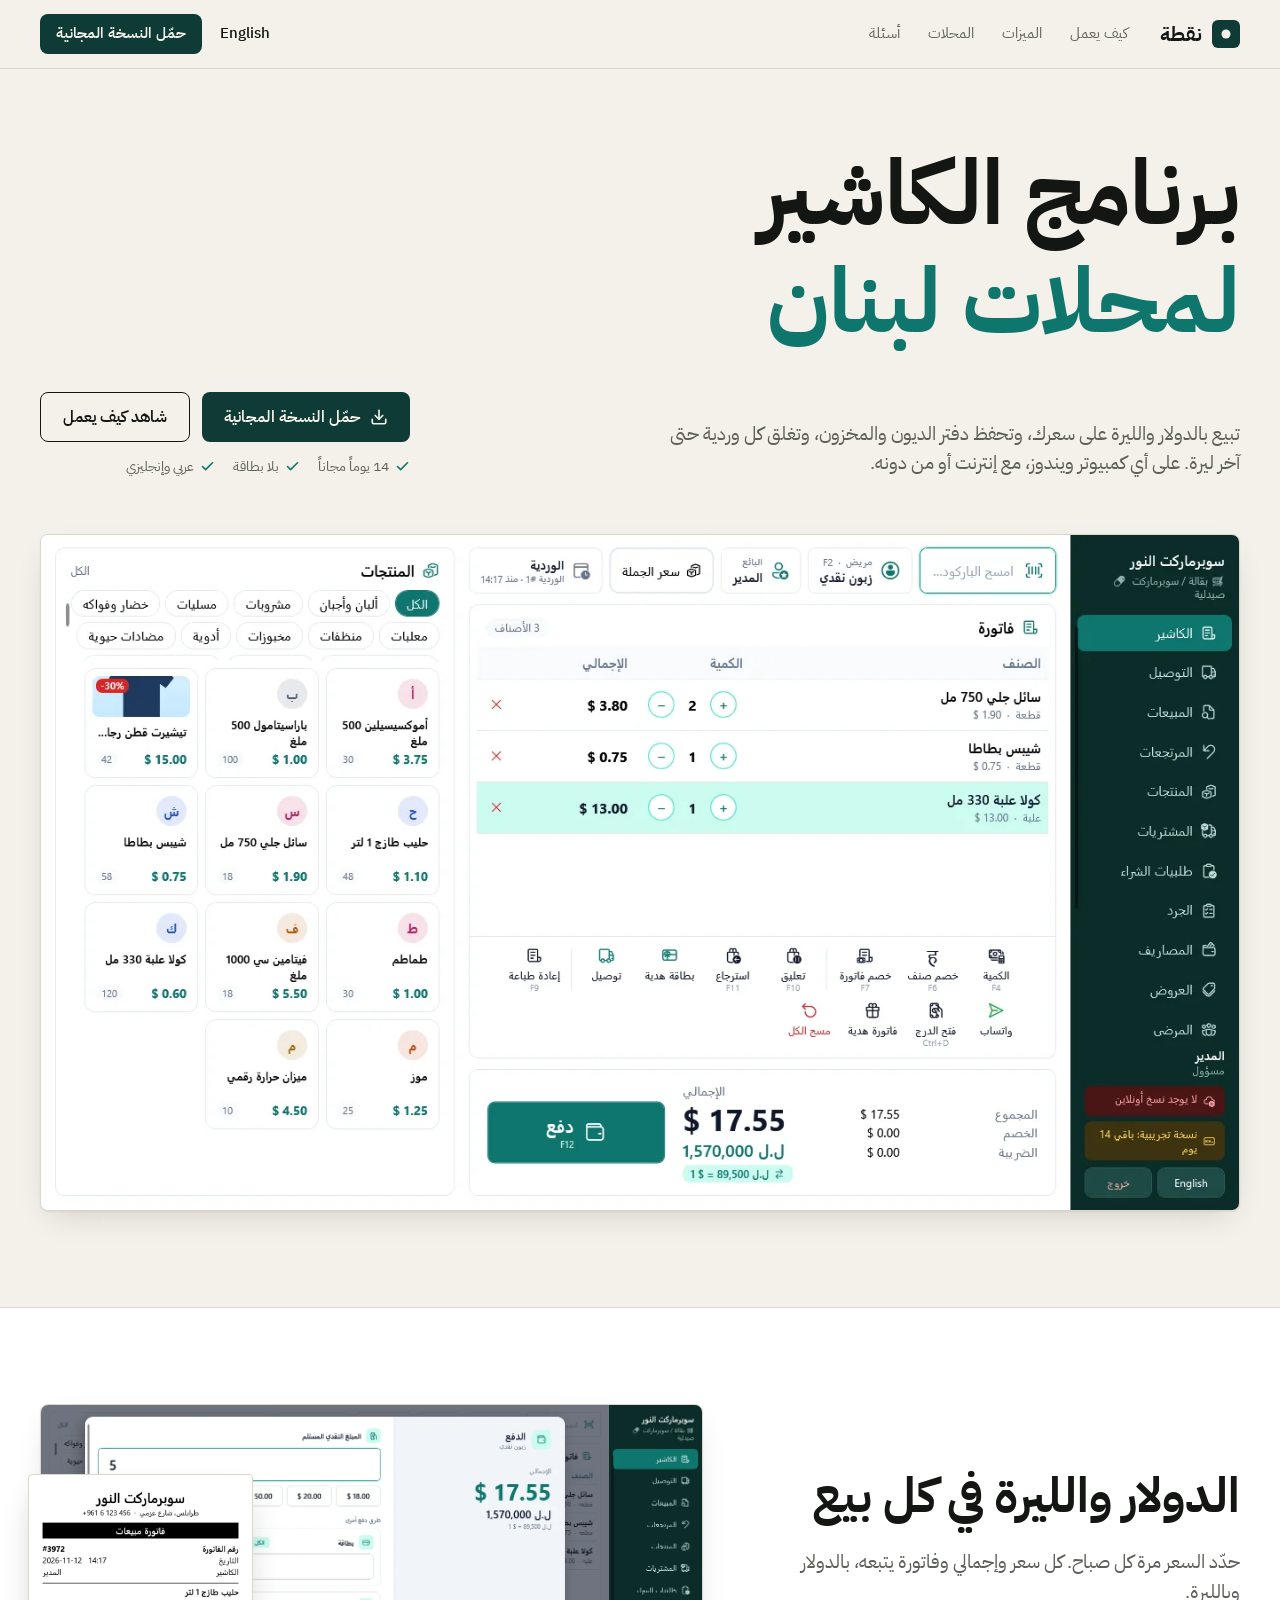
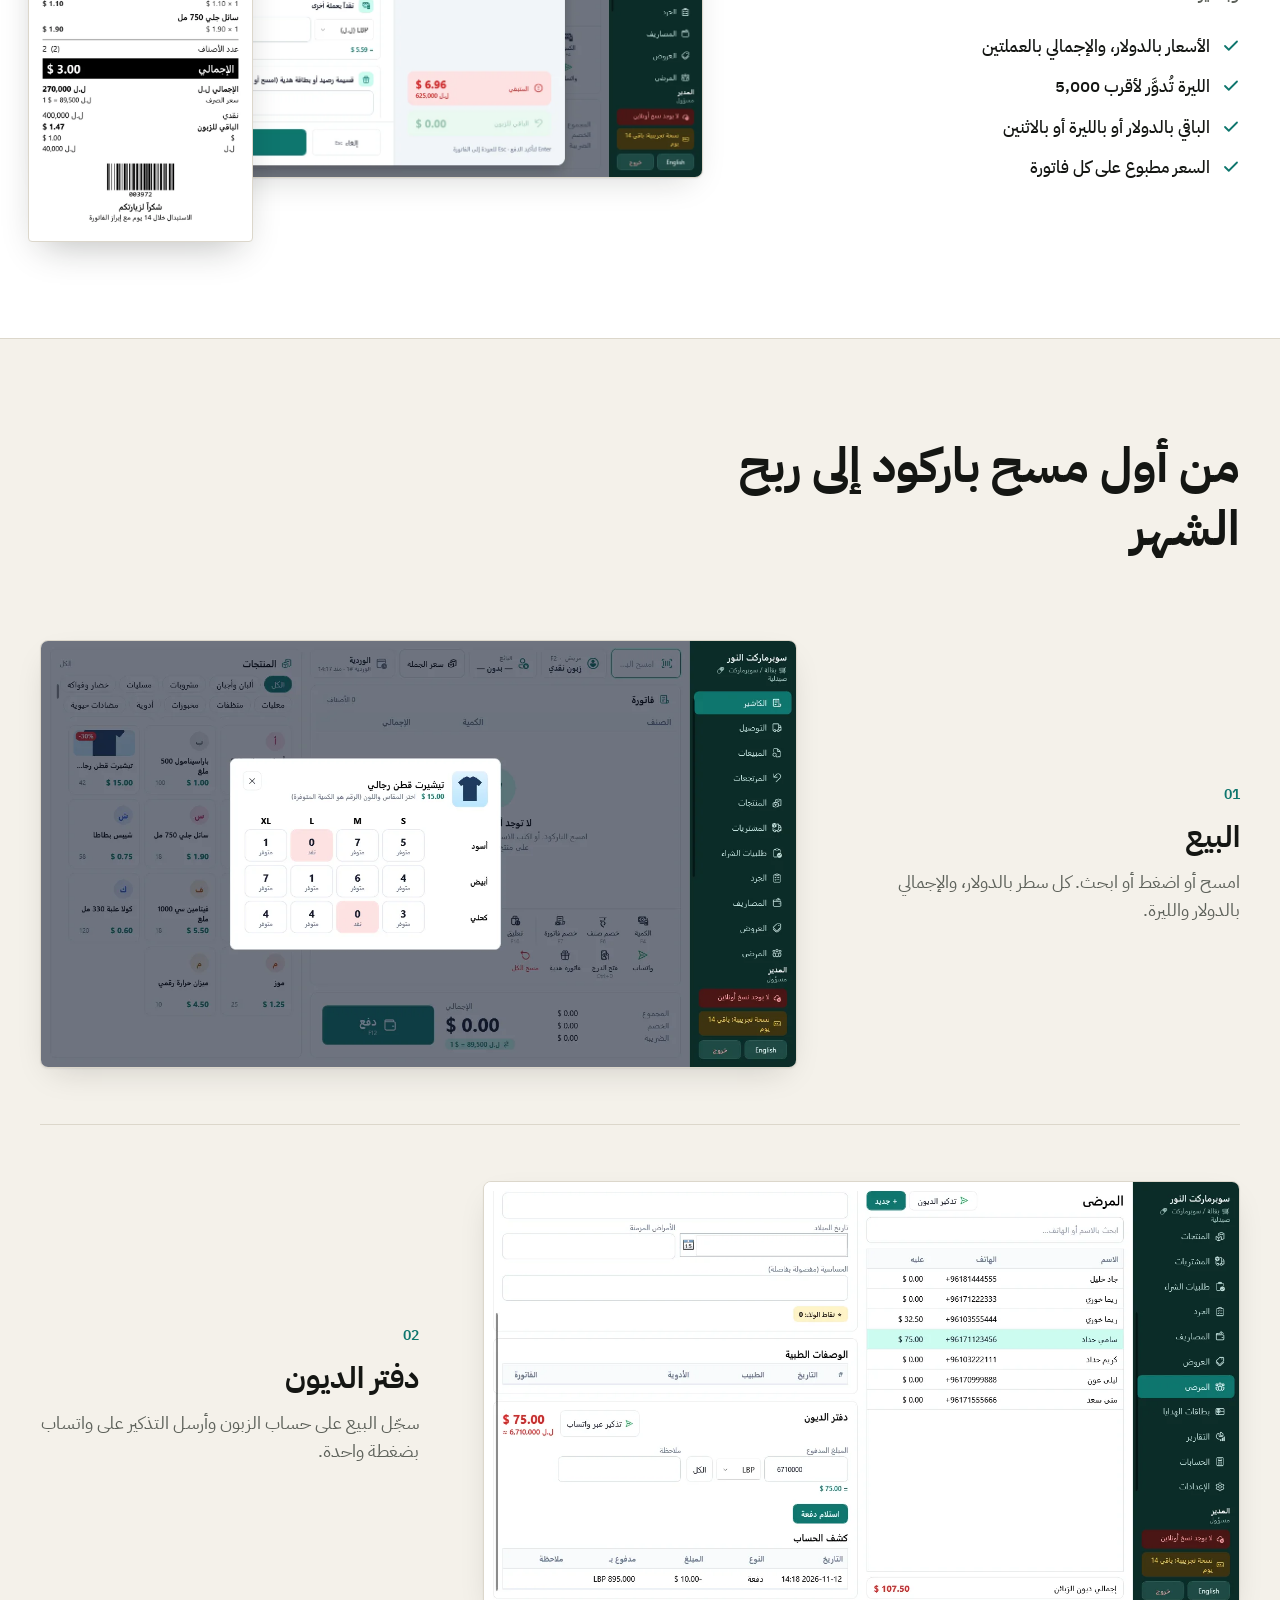
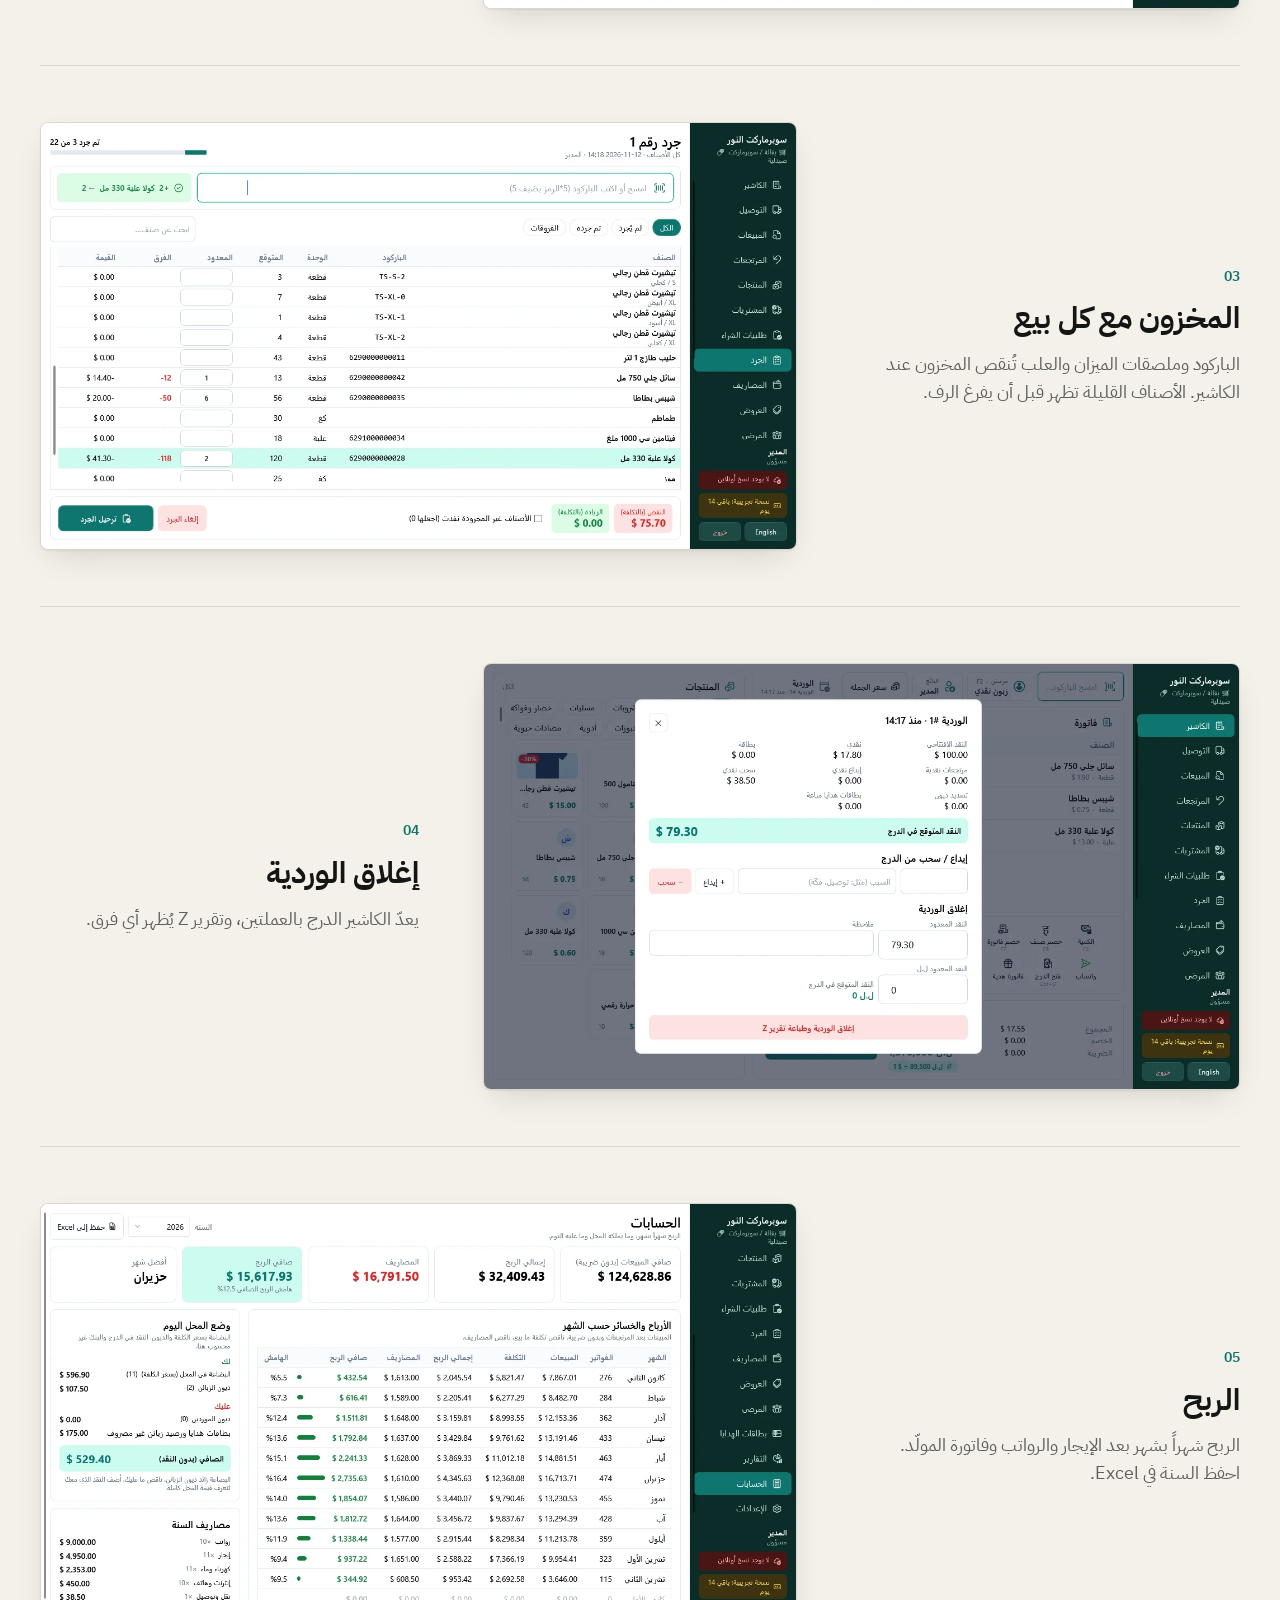
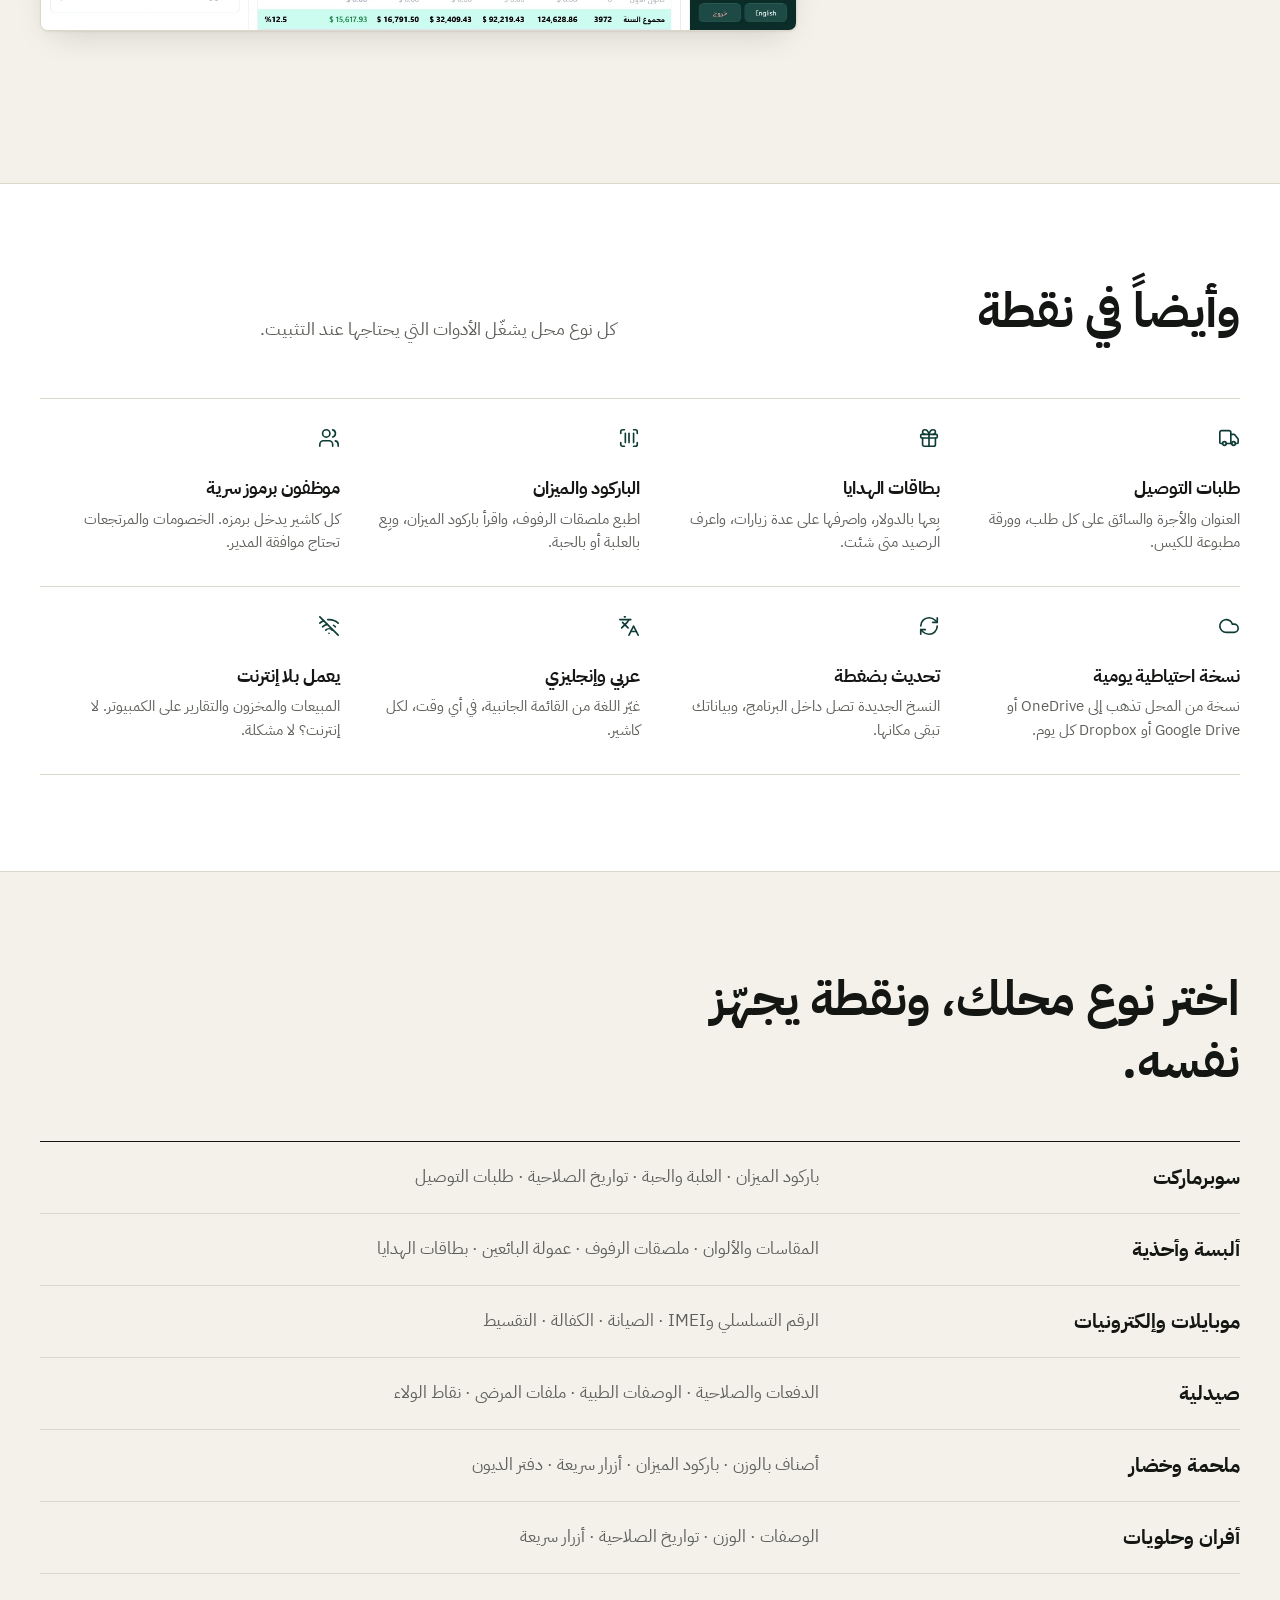
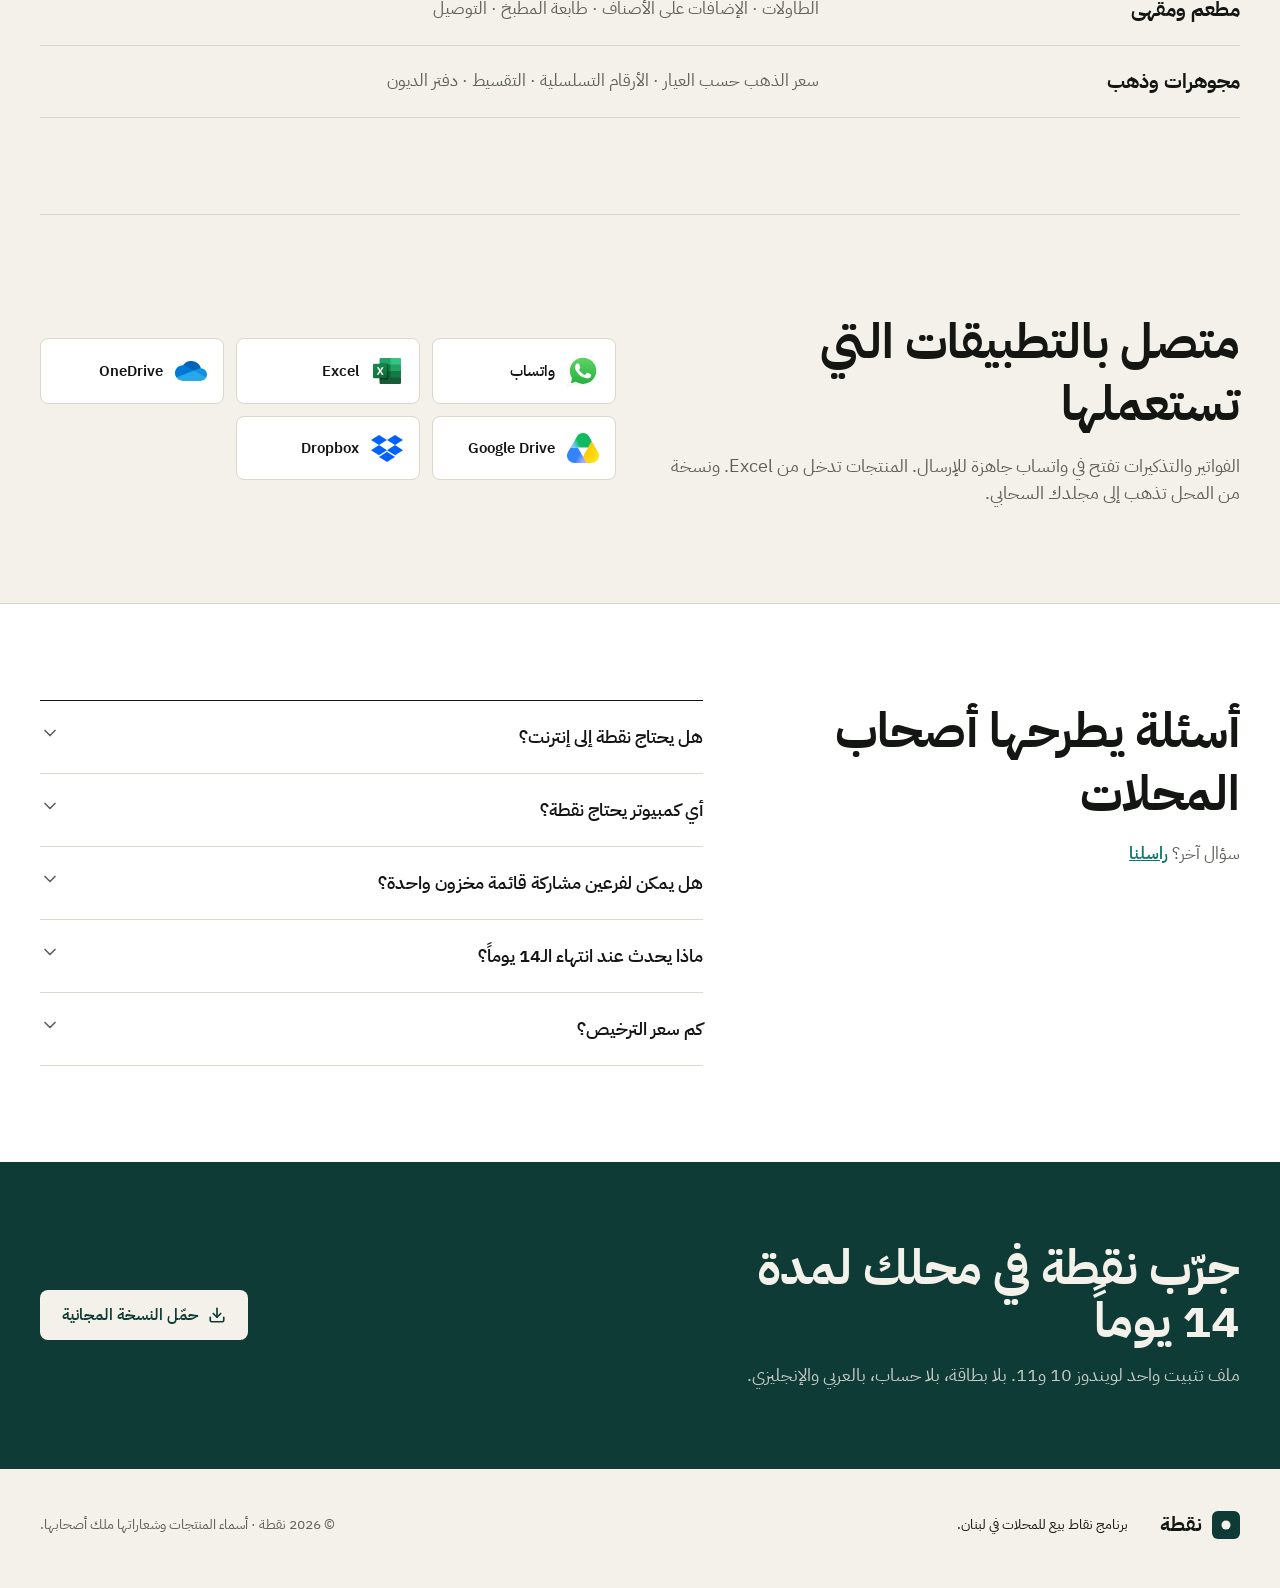
==== commit 94b89ef8: "Nuqta website: profit step with a full demo year" ====
--- a/ar.html
+++ b/ar.html
@@ -20,8 +20,8 @@
 <link rel="preconnect" href="https://fonts.googleapis.com">
 <link rel="preconnect" href="https://fonts.gstatic.com" crossorigin>
 <link href="https://fonts.googleapis.com/css2?family=Archivo:wght@400..800&family=IBM+Plex+Sans+Arabic:wght@400;500;600;700&display=swap" rel="stylesheet">
-  <script type="module" crossorigin src="./assets/main-C01fkGIK.js"></script>
+  <script type="module" crossorigin src="./assets/main-uYR-PutS.js"></script>
   <link rel="stylesheet" crossorigin href="./assets/main-D0cJnyrk.css">
 </head>
-<body><div id="root"><link rel="preload" as="image" href="screens/ar/till.webp"/><a class="skip" href="#main">انتقل إلى المحتوى</a><header class="top"><div class="wrap top__bar"><a class="logo" href="#top" aria-label="نقطة"><svg class="mark" viewBox="0 0 28 28" width="28" height="28" aria-hidden="true"><rect width="28" height="28" rx="6" fill="currentColor"></rect><circle cx="14" cy="14" r="4.5" fill="#f4f1ea"></circle></svg><span>نقطة</span></a><nav class="top__links" aria-label="Main"><a href="#story">كيف يعمل</a><a href="#features">الميزات</a><a href="#shops">المحلات</a><a href="#faq">أسئلة</a></nav><div class="top__end"><a class="top__lang" href="./" lang="en" hrefLang="en">English</a><a class="btn btn--solid btn--small" href="https://github.com/Alikarakalla/nuqta-releases/releases/latest/download/Nuqta-win-Setup.exe">حمّل النسخة المجانية</a></div></div></header><main id="main"><section class="hero" id="top"><div class="wrap"><h1 class="hero__h1">برنامج الكاشير<!-- --> <span>لمحلات لبنان</span></h1><div class="hero__row"><p class="hero__sub">تبيع بالدولار والليرة على سعرك، وتحفظ دفتر الديون والمخزون، وتغلق كل وردية حتى آخر ليرة. على أي كمبيوتر ويندوز، مع إنترنت أو من دونه.</p><div class="hero__act"><div class="hero__btns"><a class="btn btn--solid" href="https://github.com/Alikarakalla/nuqta-releases/releases/latest/download/Nuqta-win-Setup.exe"><svg xmlns="http://www.w3.org/2000/svg" width="18" height="18" viewBox="0 0 24 24" fill="none" stroke="currentColor" stroke-width="2.2" stroke-linecap="round" stroke-linejoin="round" class="lucide lucide-download" aria-hidden="true"><path d="M21 15v4a2 2 0 0 1-2 2H5a2 2 0 0 1-2-2v-4"></path><polyline points="7 10 12 15 17 10"></polyline><line x1="12" x2="12" y1="15" y2="3"></line></svg><span>حمّل النسخة المجانية</span></a><a class="btn btn--line" href="#story">شاهد كيف يعمل</a></div><ul class="facts"><li><svg xmlns="http://www.w3.org/2000/svg" width="15" height="15" viewBox="0 0 24 24" fill="none" stroke="currentColor" stroke-width="2.6" stroke-linecap="round" stroke-linejoin="round" class="lucide lucide-check" aria-hidden="true"><path d="M20 6 9 17l-5-5"></path></svg>14 يوماً مجاناً</li><li><svg xmlns="http://www.w3.org/2000/svg" width="15" height="15" viewBox="0 0 24 24" fill="none" stroke="currentColor" stroke-width="2.6" stroke-linecap="round" stroke-linejoin="round" class="lucide lucide-check" aria-hidden="true"><path d="M20 6 9 17l-5-5"></path></svg>بلا بطاقة</li><li><svg xmlns="http://www.w3.org/2000/svg" width="15" height="15" viewBox="0 0 24 24" fill="none" stroke="currentColor" stroke-width="2.6" stroke-linecap="round" stroke-linejoin="round" class="lucide lucide-check" aria-hidden="true"><path d="M20 6 9 17l-5-5"></path></svg>عربي وإنجليزي</li></ul></div></div></div><div class="wrap hero__media"><figure class="frame"><img class="shot" src="screens/ar/till.webp" alt="شاشة الكاشير في نقطة: فاتورة بثلاثة أصناف، والإجمالي بالدولار والليرة، وأزرار المنتجات" width="1350" height="761" loading="eager" decoding="async"/></figure></div></section><section class="rate" id="rate"><div class="wrap rate__grid"><div class="rate__text"><h2 class="sec-h">الدولار والليرة في كل بيع</h2><p class="lead">حدّد السعر مرة كل صباح. كل سعر وإجمالي وفاتورة يتبعه، بالدولار وبالليرة.</p><ul class="ticks"><li><svg xmlns="http://www.w3.org/2000/svg" width="18" height="18" viewBox="0 0 24 24" fill="none" stroke="currentColor" stroke-width="2.4" stroke-linecap="round" stroke-linejoin="round" class="lucide lucide-check" aria-hidden="true"><path d="M20 6 9 17l-5-5"></path></svg>الأسعار بالدولار، والإجمالي بالعملتين</li><li><svg xmlns="http://www.w3.org/2000/svg" width="18" height="18" viewBox="0 0 24 24" fill="none" stroke="currentColor" stroke-width="2.4" stroke-linecap="round" stroke-linejoin="round" class="lucide lucide-check" aria-hidden="true"><path d="M20 6 9 17l-5-5"></path></svg>الليرة تُدوَّر لأقرب 5,000</li><li><svg xmlns="http://www.w3.org/2000/svg" width="18" height="18" viewBox="0 0 24 24" fill="none" stroke="currentColor" stroke-width="2.4" stroke-linecap="round" stroke-linejoin="round" class="lucide lucide-check" aria-hidden="true"><path d="M20 6 9 17l-5-5"></path></svg>الباقي بالدولار أو بالليرة أو بالاثنين</li><li><svg xmlns="http://www.w3.org/2000/svg" width="18" height="18" viewBox="0 0 24 24" fill="none" stroke="currentColor" stroke-width="2.4" stroke-linecap="round" stroke-linejoin="round" class="lucide lucide-check" aria-hidden="true"><path d="M20 6 9 17l-5-5"></path></svg>السعر مطبوع على كل فاتورة</li></ul></div><div class="rate__media"><figure class="frame"><img class="shot" src="screens/ar/pay.webp" alt="دولار أو ليرة أو الاثنين. الليرة تُدوَّر لأقرب 5,000 والباقي يُقسم كما يطلب الزبون." width="1350" height="761" loading="lazy" decoding="async"/></figure><figure class="receipt"><img class="shot" src="screens/ar/receipt.webp" alt="فاتورة مطبوعة من نقطة: الإجمالي بالدولار والليرة، مدفوعة بالليرة، والباقي بالدولار والليرة" width="560" height="953" loading="lazy" decoding="async"/></figure></div></div></section><section class="story" id="story"><div class="wrap"><h2 class="sec-h">يوم على الكاشير، من البداية إلى الإغلاق</h2><article class="row"><div class="row__text"><span class="row__n num">01</span><h3>البيع</h3><p>امسح أو اضغط أو ابحث. كل سطر بالدولار، والإجمالي بالدولار والليرة.</p></div><figure class="frame"><img class="shot" src="screens/ar/tiles.webp" alt="البيع: امسح أو اضغط أو ابحث. كل سطر بالدولار، والإجمالي بالدولار والليرة." width="1350" height="761" loading="lazy" decoding="async"/></figure></article><article class="row row--flip"><div class="row__text"><span class="row__n num">02</span><h3>دفتر الديون</h3><p>سجّل البيع على حساب الزبون وأرسل التذكير على واتساب بضغطة واحدة.</p></div><figure class="frame"><img class="shot" src="screens/ar/debt.webp" alt="دفتر الديون: سجّل البيع على حساب الزبون وأرسل التذكير على واتساب بضغطة واحدة." width="1350" height="761" loading="lazy" decoding="async"/></figure></article><article class="row"><div class="row__text"><span class="row__n num">03</span><h3>المخزون مع كل بيع</h3><p>الباركود وملصقات الميزان والعلب تُنقص المخزون عند الكاشير. الأصناف القليلة تظهر قبل أن يفرغ الرف.</p></div><figure class="frame"><img class="shot" src="screens/ar/count.webp" alt="المخزون مع كل بيع: الباركود وملصقات الميزان والعلب تُنقص المخزون عند الكاشير. الأصناف القليلة تظهر قبل أن يفرغ الرف." width="1350" height="761" loading="lazy" decoding="async"/></figure></article><article class="row row--flip"><div class="row__text"><span class="row__n num">04</span><h3>إغلاق الوردية</h3><p>يعدّ الكاشير الدرج بالعملتين، وتقرير Z يُظهر أي فرق.</p></div><figure class="frame"><img class="shot" src="screens/ar/shift.webp" alt="إغلاق الوردية: يعدّ الكاشير الدرج بالعملتين، وتقرير Z يُظهر أي فرق." width="1350" height="761" loading="lazy" decoding="async"/></figure></article></div></section><section class="more" id="features"><div class="wrap"><div class="sec-head"><h2 class="sec-h">وأيضاً في نقطة</h2><p class="muted">كل نوع محل يشغّل الأدوات التي يحتاجها عند التثبيت.</p></div><ul class="list"><li><svg xmlns="http://www.w3.org/2000/svg" width="22" height="22" viewBox="0 0 24 24" fill="none" stroke="currentColor" stroke-width="1.8" stroke-linecap="round" stroke-linejoin="round" class="lucide lucide-truck" aria-hidden="true"><path d="M14 18V6a2 2 0 0 0-2-2H4a2 2 0 0 0-2 2v11a1 1 0 0 0 1 1h2"></path><path d="M15 18H9"></path><path d="M19 18h2a1 1 0 0 0 1-1v-3.65a1 1 0 0 0-.22-.624l-3.48-4.35A1 1 0 0 0 17.52 8H14"></path><circle cx="17" cy="18" r="2"></circle><circle cx="7" cy="18" r="2"></circle></svg><h3>طلبات التوصيل</h3><p>العنوان والأجرة والسائق على كل طلب، وورقة مطبوعة للكيس.</p></li><li><svg xmlns="http://www.w3.org/2000/svg" width="22" height="22" viewBox="0 0 24 24" fill="none" stroke="currentColor" stroke-width="1.8" stroke-linecap="round" stroke-linejoin="round" class="lucide lucide-gift" aria-hidden="true"><rect x="3" y="8" width="18" height="4" rx="1"></rect><path d="M12 8v13"></path><path d="M19 12v7a2 2 0 0 1-2 2H7a2 2 0 0 1-2-2v-7"></path><path d="M7.5 8a2.5 2.5 0 0 1 0-5A4.8 8 0 0 1 12 8a4.8 8 0 0 1 4.5-5 2.5 2.5 0 0 1 0 5"></path></svg><h3>بطاقات الهدايا</h3><p>بِعها بالدولار، واصرفها على عدة زيارات، واعرف الرصيد متى شئت.</p></li><li><svg xmlns="http://www.w3.org/2000/svg" width="22" height="22" viewBox="0 0 24 24" fill="none" stroke="currentColor" stroke-width="1.8" stroke-linecap="round" stroke-linejoin="round" class="lucide lucide-scan-barcode" aria-hidden="true"><path d="M3 7V5a2 2 0 0 1 2-2h2"></path><path d="M17 3h2a2 2 0 0 1 2 2v2"></path><path d="M21 17v2a2 2 0 0 1-2 2h-2"></path><path d="M7 21H5a2 2 0 0 1-2-2v-2"></path><path d="M8 7v10"></path><path d="M12 7v10"></path><path d="M17 7v10"></path></svg><h3>الباركود والميزان</h3><p>اطبع ملصقات الرفوف، واقرأ باركود الميزان، وبِع بالعلبة أو بالحبة.</p></li><li><svg xmlns="http://www.w3.org/2000/svg" width="22" height="22" viewBox="0 0 24 24" fill="none" stroke="currentColor" stroke-width="1.8" stroke-linecap="round" stroke-linejoin="round" class="lucide lucide-users" aria-hidden="true"><path d="M16 21v-2a4 4 0 0 0-4-4H6a4 4 0 0 0-4 4v2"></path><circle cx="9" cy="7" r="4"></circle><path d="M22 21v-2a4 4 0 0 0-3-3.87"></path><path d="M16 3.13a4 4 0 0 1 0 7.75"></path></svg><h3>موظفون برموز سرية</h3><p>كل كاشير يدخل برمزه. الخصومات والمرتجعات تحتاج موافقة المدير.</p></li><li><svg xmlns="http://www.w3.org/2000/svg" width="22" height="22" viewBox="0 0 24 24" fill="none" stroke="currentColor" stroke-width="1.8" stroke-linecap="round" stroke-linejoin="round" class="lucide lucide-cloud" aria-hidden="true"><path d="M17.5 19H9a7 7 0 1 1 6.71-9h1.79a4.5 4.5 0 1 1 0 9Z"></path></svg><h3>نسخة احتياطية يومية</h3><p>نسخة من المحل تذهب إلى OneDrive أو Google Drive أو Dropbox كل يوم.</p></li><li><svg xmlns="http://www.w3.org/2000/svg" width="22" height="22" viewBox="0 0 24 24" fill="none" stroke="currentColor" stroke-width="1.8" stroke-linecap="round" stroke-linejoin="round" class="lucide lucide-refresh-cw" aria-hidden="true"><path d="M3 12a9 9 0 0 1 9-9 9.75 9.75 0 0 1 6.74 2.74L21 8"></path><path d="M21 3v5h-5"></path><path d="M21 12a9 9 0 0 1-9 9 9.75 9.75 0 0 1-6.74-2.74L3 16"></path><path d="M8 16H3v5"></path></svg><h3>تحديث بضغطة</h3><p>النسخ الجديدة تصل داخل البرنامج، وبياناتك تبقى مكانها.</p></li><li><svg xmlns="http://www.w3.org/2000/svg" width="22" height="22" viewBox="0 0 24 24" fill="none" stroke="currentColor" stroke-width="1.8" stroke-linecap="round" stroke-linejoin="round" class="lucide lucide-languages" aria-hidden="true"><path d="m5 8 6 6"></path><path d="m4 14 6-6 2-3"></path><path d="M2 5h12"></path><path d="M7 2h1"></path><path d="m22 22-5-10-5 10"></path><path d="M14 18h6"></path></svg><h3>عربي وإنجليزي</h3><p>غيّر اللغة من القائمة الجانبية، في أي وقت، لكل كاشير.</p></li><li><svg xmlns="http://www.w3.org/2000/svg" width="22" height="22" viewBox="0 0 24 24" fill="none" stroke="currentColor" stroke-width="1.8" stroke-linecap="round" stroke-linejoin="round" class="lucide lucide-wifi-off" aria-hidden="true"><path d="M12 20h.01"></path><path d="M8.5 16.429a5 5 0 0 1 7 0"></path><path d="M5 12.859a10 10 0 0 1 5.17-2.69"></path><path d="M19 12.859a10 10 0 0 0-2.007-1.523"></path><path d="M2 8.82a15 15 0 0 1 4.177-2.643"></path><path d="M22 8.82a15 15 0 0 0-11.288-3.764"></path><path d="m2 2 20 20"></path></svg><h3>يعمل بلا إنترنت</h3><p>المبيعات والمخزون والتقارير على الكمبيوتر. لا إنترنت؟ لا مشكلة.</p></li></ul></div></section><section class="shops" id="shops"><div class="wrap"><h2 class="sec-h">اختر نوع محلك، ونقطة يجهّز نفسه.</h2><dl class="table"><div class="table__row"><dt>سوبرماركت</dt><dd>باركود الميزان · العلبة والحبة · تواريخ الصلاحية · طلبات التوصيل</dd></div><div class="table__row"><dt>ألبسة وأحذية</dt><dd>المقاسات والألوان · ملصقات الرفوف · عمولة البائعين · بطاقات الهدايا</dd></div><div class="table__row"><dt>موبايلات وإلكترونيات</dt><dd>الرقم التسلسلي وIMEI · الصيانة · الكفالة · التقسيط</dd></div><div class="table__row"><dt>صيدلية</dt><dd>الدفعات والصلاحية · الوصفات الطبية · ملفات المرضى · نقاط الولاء</dd></div><div class="table__row"><dt>ملحمة وخضار</dt><dd>أصناف بالوزن · باركود الميزان · أزرار سريعة · دفتر الديون</dd></div><div class="table__row"><dt>أفران وحلويات</dt><dd>الوصفات · الوزن · تواريخ الصلاحية · أزرار سريعة</dd></div><div class="table__row"><dt>مطعم ومقهى</dt><dd>الطاولات · الإضافات على الأصناف · طابعة المطبخ · التوصيل</dd></div><div class="table__row"><dt>مجوهرات وذهب</dt><dd>سعر الذهب حسب العيار · الأرقام التسلسلية · التقسيط · دفتر الديون</dd></div></dl></div></section><section class="tools"><div class="wrap tools__grid"><div><h2 class="sec-h">متصل بالتطبيقات التي تستعملها</h2><p class="muted">الفواتير والتذكيرات تفتح في واتساب جاهزة للإرسال. المنتجات تدخل من Excel. ونسخة من المحل تذهب إلى مجلدك السحابي.</p></div><ul class="apps"><li><img src="icons/whatsapp-icon.svg" alt="" width="32" height="32" loading="lazy"/><span>واتساب</span></li><li><img src="icons/xlsx.svg" alt="" width="32" height="32" loading="lazy"/><span>Excel</span></li><li><img src="icons/microsoft-onedrive.svg" alt="" width="32" height="32" loading="lazy"/><span>OneDrive</span></li><li><img src="icons/google-drive.svg" alt="" width="32" height="32" loading="lazy"/><span>Google Drive</span></li><li><img src="icons/dropbox.svg" alt="" width="32" height="32" loading="lazy"/><span>Dropbox</span></li></ul></div></section><section class="faq" id="faq"><div class="wrap faq__grid"><div><h2 class="sec-h">أسئلة يطرحها أصحاب المحلات</h2><p class="muted">سؤال آخر؟<!-- --> <a href="mailto:hello@nuqta.example">راسلنا</a></p></div><div class="faq__list"><details><summary><span>هل يحتاج نقطة إلى إنترنت؟</span><svg xmlns="http://www.w3.org/2000/svg" width="20" height="20" viewBox="0 0 24 24" fill="none" stroke="currentColor" stroke-width="2" stroke-linecap="round" stroke-linejoin="round" class="lucide lucide-chevron-down" aria-hidden="true"><path d="m6 9 6 6 6-6"></path></svg></summary><p>لا. المبيعات والمخزون والتقارير تعمل على الكمبيوتر. الإنترنت فقط للتحديثات وللنسخة اليومية إلى مجلدك السحابي.</p></details><details><summary><span>أي كمبيوتر يحتاج نقطة؟</span><svg xmlns="http://www.w3.org/2000/svg" width="20" height="20" viewBox="0 0 24 24" fill="none" stroke="currentColor" stroke-width="2" stroke-linecap="round" stroke-linejoin="round" class="lucide lucide-chevron-down" aria-hidden="true"><path d="m6 9 6 6 6-6"></path></svg></summary><p>كمبيوتر ويندوز 10 أو 11 بنظام 64 بت. أي طابعة فواتير أو قارئ باركود أو درج نقود يعمل مع ويندوز يعمل مع نقطة.</p></details><details><summary><span>هل يمكن لفرعين مشاركة قائمة مخزون واحدة؟</span><svg xmlns="http://www.w3.org/2000/svg" width="20" height="20" viewBox="0 0 24 24" fill="none" stroke="currentColor" stroke-width="2" stroke-linecap="round" stroke-linejoin="round" class="lucide lucide-chevron-down" aria-hidden="true"><path d="m6 9 6 6 6-6"></path></svg></summary><p>ليس بعد. كل محل يشغّل نسخته الخاصة من نقطة على كمبيوتره.</p></details><details><summary><span>ماذا يحدث عند انتهاء الـ14 يوماً؟</span><svg xmlns="http://www.w3.org/2000/svg" width="20" height="20" viewBox="0 0 24 24" fill="none" stroke="currentColor" stroke-width="2" stroke-linecap="round" stroke-linejoin="round" class="lucide lucide-chevron-down" aria-hidden="true"><path d="m6 9 6 6 6-6"></path></svg></summary><p>يتوقف البيع حتى تضيف مفتاح الترخيص. منتجاتك وزبائنك وتقاريرك ونسخك الاحتياطية تبقى وتفتح.</p></details><details><summary><span>كم سعر الترخيص؟</span><svg xmlns="http://www.w3.org/2000/svg" width="20" height="20" viewBox="0 0 24 24" fill="none" stroke="currentColor" stroke-width="2" stroke-linecap="round" stroke-linejoin="round" class="lucide lucide-chevron-down" aria-hidden="true"><path d="m6 9 6 6 6-6"></path></svg></summary><p>راسلنا بنوع محلك وعدد أجهزة الكمبيوتر التي تبيع منها، ونرد عليك بالسعر.</p></details></div></div></section></main><section class="close"><div class="wrap close__in"><div><h2>جرّب نقطة في محلك لمدة 14 يوماً</h2><p>ملف تثبيت واحد لويندوز 10 و11. بلا بطاقة، بلا حساب، بالعربي والإنجليزي.</p></div><a class="btn btn--light" href="https://github.com/Alikarakalla/nuqta-releases/releases/latest/download/Nuqta-win-Setup.exe"><svg xmlns="http://www.w3.org/2000/svg" width="18" height="18" viewBox="0 0 24 24" fill="none" stroke="currentColor" stroke-width="2.2" stroke-linecap="round" stroke-linejoin="round" class="lucide lucide-download" aria-hidden="true"><path d="M21 15v4a2 2 0 0 1-2 2H5a2 2 0 0 1-2-2v-4"></path><polyline points="7 10 12 15 17 10"></polyline><line x1="12" x2="12" y1="15" y2="3"></line></svg><span>حمّل النسخة المجانية</span></a></div></section><footer class="foot"><div class="wrap foot__in"><a class="logo" href="#top" aria-label="نقطة"><svg class="mark" viewBox="0 0 28 28" width="28" height="28" aria-hidden="true"><rect width="28" height="28" rx="6" fill="currentColor"></rect><circle cx="14" cy="14" r="4.5" fill="#f4f1ea"></circle></svg><span>نقطة</span></a><p>برنامج نقاط بيع للمحلات في لبنان.</p><p class="muted">© 2026 نقطة<!-- --> · <!-- -->أسماء المنتجات وشعاراتها ملك أصحابها.</p></div></footer></div></body>
+<body><div id="root"><link rel="preload" as="image" href="screens/ar/till.webp"/><a class="skip" href="#main">انتقل إلى المحتوى</a><header class="top"><div class="wrap top__bar"><a class="logo" href="#top" aria-label="نقطة"><svg class="mark" viewBox="0 0 28 28" width="28" height="28" aria-hidden="true"><rect width="28" height="28" rx="6" fill="currentColor"></rect><circle cx="14" cy="14" r="4.5" fill="#f4f1ea"></circle></svg><span>نقطة</span></a><nav class="top__links" aria-label="Main"><a href="#story">كيف يعمل</a><a href="#features">الميزات</a><a href="#shops">المحلات</a><a href="#faq">أسئلة</a></nav><div class="top__end"><a class="top__lang" href="./" lang="en" hrefLang="en">English</a><a class="btn btn--solid btn--small" href="https://github.com/Alikarakalla/nuqta-releases/releases/latest/download/Nuqta-win-Setup.exe">حمّل النسخة المجانية</a></div></div></header><main id="main"><section class="hero" id="top"><div class="wrap"><h1 class="hero__h1">برنامج الكاشير<!-- --> <span>لمحلات لبنان</span></h1><div class="hero__row"><p class="hero__sub">تبيع بالدولار والليرة على سعرك، وتحفظ دفتر الديون والمخزون، وتغلق كل وردية حتى آخر ليرة. على أي كمبيوتر ويندوز، مع إنترنت أو من دونه.</p><div class="hero__act"><div class="hero__btns"><a class="btn btn--solid" href="https://github.com/Alikarakalla/nuqta-releases/releases/latest/download/Nuqta-win-Setup.exe"><svg xmlns="http://www.w3.org/2000/svg" width="18" height="18" viewBox="0 0 24 24" fill="none" stroke="currentColor" stroke-width="2.2" stroke-linecap="round" stroke-linejoin="round" class="lucide lucide-download" aria-hidden="true"><path d="M21 15v4a2 2 0 0 1-2 2H5a2 2 0 0 1-2-2v-4"></path><polyline points="7 10 12 15 17 10"></polyline><line x1="12" x2="12" y1="15" y2="3"></line></svg><span>حمّل النسخة المجانية</span></a><a class="btn btn--line" href="#story">شاهد كيف يعمل</a></div><ul class="facts"><li><svg xmlns="http://www.w3.org/2000/svg" width="15" height="15" viewBox="0 0 24 24" fill="none" stroke="currentColor" stroke-width="2.6" stroke-linecap="round" stroke-linejoin="round" class="lucide lucide-check" aria-hidden="true"><path d="M20 6 9 17l-5-5"></path></svg>14 يوماً مجاناً</li><li><svg xmlns="http://www.w3.org/2000/svg" width="15" height="15" viewBox="0 0 24 24" fill="none" stroke="currentColor" stroke-width="2.6" stroke-linecap="round" stroke-linejoin="round" class="lucide lucide-check" aria-hidden="true"><path d="M20 6 9 17l-5-5"></path></svg>بلا بطاقة</li><li><svg xmlns="http://www.w3.org/2000/svg" width="15" height="15" viewBox="0 0 24 24" fill="none" stroke="currentColor" stroke-width="2.6" stroke-linecap="round" stroke-linejoin="round" class="lucide lucide-check" aria-hidden="true"><path d="M20 6 9 17l-5-5"></path></svg>عربي وإنجليزي</li></ul></div></div></div><div class="wrap hero__media"><figure class="frame"><img class="shot" src="screens/ar/till.webp" alt="شاشة الكاشير في نقطة: فاتورة بثلاثة أصناف، والإجمالي بالدولار والليرة، وأزرار المنتجات" width="1350" height="761" loading="eager" decoding="async"/></figure></div></section><section class="rate" id="rate"><div class="wrap rate__grid"><div class="rate__text"><h2 class="sec-h">الدولار والليرة في كل بيع</h2><p class="lead">حدّد السعر مرة كل صباح. كل سعر وإجمالي وفاتورة يتبعه، بالدولار وبالليرة.</p><ul class="ticks"><li><svg xmlns="http://www.w3.org/2000/svg" width="18" height="18" viewBox="0 0 24 24" fill="none" stroke="currentColor" stroke-width="2.4" stroke-linecap="round" stroke-linejoin="round" class="lucide lucide-check" aria-hidden="true"><path d="M20 6 9 17l-5-5"></path></svg>الأسعار بالدولار، والإجمالي بالعملتين</li><li><svg xmlns="http://www.w3.org/2000/svg" width="18" height="18" viewBox="0 0 24 24" fill="none" stroke="currentColor" stroke-width="2.4" stroke-linecap="round" stroke-linejoin="round" class="lucide lucide-check" aria-hidden="true"><path d="M20 6 9 17l-5-5"></path></svg>الليرة تُدوَّر لأقرب 5,000</li><li><svg xmlns="http://www.w3.org/2000/svg" width="18" height="18" viewBox="0 0 24 24" fill="none" stroke="currentColor" stroke-width="2.4" stroke-linecap="round" stroke-linejoin="round" class="lucide lucide-check" aria-hidden="true"><path d="M20 6 9 17l-5-5"></path></svg>الباقي بالدولار أو بالليرة أو بالاثنين</li><li><svg xmlns="http://www.w3.org/2000/svg" width="18" height="18" viewBox="0 0 24 24" fill="none" stroke="currentColor" stroke-width="2.4" stroke-linecap="round" stroke-linejoin="round" class="lucide lucide-check" aria-hidden="true"><path d="M20 6 9 17l-5-5"></path></svg>السعر مطبوع على كل فاتورة</li></ul></div><div class="rate__media"><figure class="frame"><img class="shot" src="screens/ar/pay.webp" alt="دولار أو ليرة أو الاثنين. الليرة تُدوَّر لأقرب 5,000 والباقي يُقسم كما يطلب الزبون." width="1350" height="761" loading="lazy" decoding="async"/></figure><figure class="receipt"><img class="shot" src="screens/ar/receipt.webp" alt="فاتورة مطبوعة من نقطة: الإجمالي بالدولار والليرة، مدفوعة بالليرة، والباقي بالدولار والليرة" width="560" height="953" loading="lazy" decoding="async"/></figure></div></div></section><section class="story" id="story"><div class="wrap"><h2 class="sec-h">من أول مسح باركود إلى ربح الشهر</h2><article class="row"><div class="row__text"><span class="row__n num">01</span><h3>البيع</h3><p>امسح أو اضغط أو ابحث. كل سطر بالدولار، والإجمالي بالدولار والليرة.</p></div><figure class="frame"><img class="shot" src="screens/ar/tiles.webp" alt="البيع: امسح أو اضغط أو ابحث. كل سطر بالدولار، والإجمالي بالدولار والليرة." width="1350" height="761" loading="lazy" decoding="async"/></figure></article><article class="row row--flip"><div class="row__text"><span class="row__n num">02</span><h3>دفتر الديون</h3><p>سجّل البيع على حساب الزبون وأرسل التذكير على واتساب بضغطة واحدة.</p></div><figure class="frame"><img class="shot" src="screens/ar/debt.webp" alt="دفتر الديون: سجّل البيع على حساب الزبون وأرسل التذكير على واتساب بضغطة واحدة." width="1350" height="761" loading="lazy" decoding="async"/></figure></article><article class="row"><div class="row__text"><span class="row__n num">03</span><h3>المخزون مع كل بيع</h3><p>الباركود وملصقات الميزان والعلب تُنقص المخزون عند الكاشير. الأصناف القليلة تظهر قبل أن يفرغ الرف.</p></div><figure class="frame"><img class="shot" src="screens/ar/count.webp" alt="المخزون مع كل بيع: الباركود وملصقات الميزان والعلب تُنقص المخزون عند الكاشير. الأصناف القليلة تظهر قبل أن يفرغ الرف." width="1350" height="761" loading="lazy" decoding="async"/></figure></article><article class="row row--flip"><div class="row__text"><span class="row__n num">04</span><h3>إغلاق الوردية</h3><p>يعدّ الكاشير الدرج بالعملتين، وتقرير Z يُظهر أي فرق.</p></div><figure class="frame"><img class="shot" src="screens/ar/shift.webp" alt="إغلاق الوردية: يعدّ الكاشير الدرج بالعملتين، وتقرير Z يُظهر أي فرق." width="1350" height="761" loading="lazy" decoding="async"/></figure></article><article class="row"><div class="row__text"><span class="row__n num">05</span><h3>الربح</h3><p>الربح شهراً بشهر بعد الإيجار والرواتب وفاتورة المولّد. احفظ السنة في Excel.</p></div><figure class="frame"><img class="shot" src="screens/ar/accounts.webp" alt="الربح: الربح شهراً بشهر بعد الإيجار والرواتب وفاتورة المولّد. احفظ السنة في Excel." width="1350" height="761" loading="lazy" decoding="async"/></figure></article></div></section><section class="more" id="features"><div class="wrap"><div class="sec-head"><h2 class="sec-h">وأيضاً في نقطة</h2><p class="muted">كل نوع محل يشغّل الأدوات التي يحتاجها عند التثبيت.</p></div><ul class="list"><li><svg xmlns="http://www.w3.org/2000/svg" width="22" height="22" viewBox="0 0 24 24" fill="none" stroke="currentColor" stroke-width="1.8" stroke-linecap="round" stroke-linejoin="round" class="lucide lucide-truck" aria-hidden="true"><path d="M14 18V6a2 2 0 0 0-2-2H4a2 2 0 0 0-2 2v11a1 1 0 0 0 1 1h2"></path><path d="M15 18H9"></path><path d="M19 18h2a1 1 0 0 0 1-1v-3.65a1 1 0 0 0-.22-.624l-3.48-4.35A1 1 0 0 0 17.52 8H14"></path><circle cx="17" cy="18" r="2"></circle><circle cx="7" cy="18" r="2"></circle></svg><h3>طلبات التوصيل</h3><p>العنوان والأجرة والسائق على كل طلب، وورقة مطبوعة للكيس.</p></li><li><svg xmlns="http://www.w3.org/2000/svg" width="22" height="22" viewBox="0 0 24 24" fill="none" stroke="currentColor" stroke-width="1.8" stroke-linecap="round" stroke-linejoin="round" class="lucide lucide-gift" aria-hidden="true"><rect x="3" y="8" width="18" height="4" rx="1"></rect><path d="M12 8v13"></path><path d="M19 12v7a2 2 0 0 1-2 2H7a2 2 0 0 1-2-2v-7"></path><path d="M7.5 8a2.5 2.5 0 0 1 0-5A4.8 8 0 0 1 12 8a4.8 8 0 0 1 4.5-5 2.5 2.5 0 0 1 0 5"></path></svg><h3>بطاقات الهدايا</h3><p>بِعها بالدولار، واصرفها على عدة زيارات، واعرف الرصيد متى شئت.</p></li><li><svg xmlns="http://www.w3.org/2000/svg" width="22" height="22" viewBox="0 0 24 24" fill="none" stroke="currentColor" stroke-width="1.8" stroke-linecap="round" stroke-linejoin="round" class="lucide lucide-scan-barcode" aria-hidden="true"><path d="M3 7V5a2 2 0 0 1 2-2h2"></path><path d="M17 3h2a2 2 0 0 1 2 2v2"></path><path d="M21 17v2a2 2 0 0 1-2 2h-2"></path><path d="M7 21H5a2 2 0 0 1-2-2v-2"></path><path d="M8 7v10"></path><path d="M12 7v10"></path><path d="M17 7v10"></path></svg><h3>الباركود والميزان</h3><p>اطبع ملصقات الرفوف، واقرأ باركود الميزان، وبِع بالعلبة أو بالحبة.</p></li><li><svg xmlns="http://www.w3.org/2000/svg" width="22" height="22" viewBox="0 0 24 24" fill="none" stroke="currentColor" stroke-width="1.8" stroke-linecap="round" stroke-linejoin="round" class="lucide lucide-users" aria-hidden="true"><path d="M16 21v-2a4 4 0 0 0-4-4H6a4 4 0 0 0-4 4v2"></path><circle cx="9" cy="7" r="4"></circle><path d="M22 21v-2a4 4 0 0 0-3-3.87"></path><path d="M16 3.13a4 4 0 0 1 0 7.75"></path></svg><h3>موظفون برموز سرية</h3><p>كل كاشير يدخل برمزه. الخصومات والمرتجعات تحتاج موافقة المدير.</p></li><li><svg xmlns="http://www.w3.org/2000/svg" width="22" height="22" viewBox="0 0 24 24" fill="none" stroke="currentColor" stroke-width="1.8" stroke-linecap="round" stroke-linejoin="round" class="lucide lucide-cloud" aria-hidden="true"><path d="M17.5 19H9a7 7 0 1 1 6.71-9h1.79a4.5 4.5 0 1 1 0 9Z"></path></svg><h3>نسخة احتياطية يومية</h3><p>نسخة من المحل تذهب إلى OneDrive أو Google Drive أو Dropbox كل يوم.</p></li><li><svg xmlns="http://www.w3.org/2000/svg" width="22" height="22" viewBox="0 0 24 24" fill="none" stroke="currentColor" stroke-width="1.8" stroke-linecap="round" stroke-linejoin="round" class="lucide lucide-refresh-cw" aria-hidden="true"><path d="M3 12a9 9 0 0 1 9-9 9.75 9.75 0 0 1 6.74 2.74L21 8"></path><path d="M21 3v5h-5"></path><path d="M21 12a9 9 0 0 1-9 9 9.75 9.75 0 0 1-6.74-2.74L3 16"></path><path d="M8 16H3v5"></path></svg><h3>تحديث بضغطة</h3><p>النسخ الجديدة تصل داخل البرنامج، وبياناتك تبقى مكانها.</p></li><li><svg xmlns="http://www.w3.org/2000/svg" width="22" height="22" viewBox="0 0 24 24" fill="none" stroke="currentColor" stroke-width="1.8" stroke-linecap="round" stroke-linejoin="round" class="lucide lucide-languages" aria-hidden="true"><path d="m5 8 6 6"></path><path d="m4 14 6-6 2-3"></path><path d="M2 5h12"></path><path d="M7 2h1"></path><path d="m22 22-5-10-5 10"></path><path d="M14 18h6"></path></svg><h3>عربي وإنجليزي</h3><p>غيّر اللغة من القائمة الجانبية، في أي وقت، لكل كاشير.</p></li><li><svg xmlns="http://www.w3.org/2000/svg" width="22" height="22" viewBox="0 0 24 24" fill="none" stroke="currentColor" stroke-width="1.8" stroke-linecap="round" stroke-linejoin="round" class="lucide lucide-wifi-off" aria-hidden="true"><path d="M12 20h.01"></path><path d="M8.5 16.429a5 5 0 0 1 7 0"></path><path d="M5 12.859a10 10 0 0 1 5.17-2.69"></path><path d="M19 12.859a10 10 0 0 0-2.007-1.523"></path><path d="M2 8.82a15 15 0 0 1 4.177-2.643"></path><path d="M22 8.82a15 15 0 0 0-11.288-3.764"></path><path d="m2 2 20 20"></path></svg><h3>يعمل بلا إنترنت</h3><p>المبيعات والمخزون والتقارير على الكمبيوتر. لا إنترنت؟ لا مشكلة.</p></li></ul></div></section><section class="shops" id="shops"><div class="wrap"><h2 class="sec-h">اختر نوع محلك، ونقطة يجهّز نفسه.</h2><dl class="table"><div class="table__row"><dt>سوبرماركت</dt><dd>باركود الميزان · العلبة والحبة · تواريخ الصلاحية · طلبات التوصيل</dd></div><div class="table__row"><dt>ألبسة وأحذية</dt><dd>المقاسات والألوان · ملصقات الرفوف · عمولة البائعين · بطاقات الهدايا</dd></div><div class="table__row"><dt>موبايلات وإلكترونيات</dt><dd>الرقم التسلسلي وIMEI · الصيانة · الكفالة · التقسيط</dd></div><div class="table__row"><dt>صيدلية</dt><dd>الدفعات والصلاحية · الوصفات الطبية · ملفات المرضى · نقاط الولاء</dd></div><div class="table__row"><dt>ملحمة وخضار</dt><dd>أصناف بالوزن · باركود الميزان · أزرار سريعة · دفتر الديون</dd></div><div class="table__row"><dt>أفران وحلويات</dt><dd>الوصفات · الوزن · تواريخ الصلاحية · أزرار سريعة</dd></div><div class="table__row"><dt>مطعم ومقهى</dt><dd>الطاولات · الإضافات على الأصناف · طابعة المطبخ · التوصيل</dd></div><div class="table__row"><dt>مجوهرات وذهب</dt><dd>سعر الذهب حسب العيار · الأرقام التسلسلية · التقسيط · دفتر الديون</dd></div></dl></div></section><section class="tools"><div class="wrap tools__grid"><div><h2 class="sec-h">متصل بالتطبيقات التي تستعملها</h2><p class="muted">الفواتير والتذكيرات تفتح في واتساب جاهزة للإرسال. المنتجات تدخل من Excel. ونسخة من المحل تذهب إلى مجلدك السحابي.</p></div><ul class="apps"><li><img src="icons/whatsapp-icon.svg" alt="" width="32" height="32" loading="lazy"/><span>واتساب</span></li><li><img src="icons/xlsx.svg" alt="" width="32" height="32" loading="lazy"/><span>Excel</span></li><li><img src="icons/microsoft-onedrive.svg" alt="" width="32" height="32" loading="lazy"/><span>OneDrive</span></li><li><img src="icons/google-drive.svg" alt="" width="32" height="32" loading="lazy"/><span>Google Drive</span></li><li><img src="icons/dropbox.svg" alt="" width="32" height="32" loading="lazy"/><span>Dropbox</span></li></ul></div></section><section class="faq" id="faq"><div class="wrap faq__grid"><div><h2 class="sec-h">أسئلة يطرحها أصحاب المحلات</h2><p class="muted">سؤال آخر؟<!-- --> <a href="mailto:hello@nuqta.example">راسلنا</a></p></div><div class="faq__list"><details><summary><span>هل يحتاج نقطة إلى إنترنت؟</span><svg xmlns="http://www.w3.org/2000/svg" width="20" height="20" viewBox="0 0 24 24" fill="none" stroke="currentColor" stroke-width="2" stroke-linecap="round" stroke-linejoin="round" class="lucide lucide-chevron-down" aria-hidden="true"><path d="m6 9 6 6 6-6"></path></svg></summary><p>لا. المبيعات والمخزون والتقارير تعمل على الكمبيوتر. الإنترنت فقط للتحديثات وللنسخة اليومية إلى مجلدك السحابي.</p></details><details><summary><span>أي كمبيوتر يحتاج نقطة؟</span><svg xmlns="http://www.w3.org/2000/svg" width="20" height="20" viewBox="0 0 24 24" fill="none" stroke="currentColor" stroke-width="2" stroke-linecap="round" stroke-linejoin="round" class="lucide lucide-chevron-down" aria-hidden="true"><path d="m6 9 6 6 6-6"></path></svg></summary><p>كمبيوتر ويندوز 10 أو 11 بنظام 64 بت. أي طابعة فواتير أو قارئ باركود أو درج نقود يعمل مع ويندوز يعمل مع نقطة.</p></details><details><summary><span>هل يمكن لفرعين مشاركة قائمة مخزون واحدة؟</span><svg xmlns="http://www.w3.org/2000/svg" width="20" height="20" viewBox="0 0 24 24" fill="none" stroke="currentColor" stroke-width="2" stroke-linecap="round" stroke-linejoin="round" class="lucide lucide-chevron-down" aria-hidden="true"><path d="m6 9 6 6 6-6"></path></svg></summary><p>ليس بعد. كل محل يشغّل نسخته الخاصة من نقطة على كمبيوتره.</p></details><details><summary><span>ماذا يحدث عند انتهاء الـ14 يوماً؟</span><svg xmlns="http://www.w3.org/2000/svg" width="20" height="20" viewBox="0 0 24 24" fill="none" stroke="currentColor" stroke-width="2" stroke-linecap="round" stroke-linejoin="round" class="lucide lucide-chevron-down" aria-hidden="true"><path d="m6 9 6 6 6-6"></path></svg></summary><p>يتوقف البيع حتى تضيف مفتاح الترخيص. منتجاتك وزبائنك وتقاريرك ونسخك الاحتياطية تبقى وتفتح.</p></details><details><summary><span>كم سعر الترخيص؟</span><svg xmlns="http://www.w3.org/2000/svg" width="20" height="20" viewBox="0 0 24 24" fill="none" stroke="currentColor" stroke-width="2" stroke-linecap="round" stroke-linejoin="round" class="lucide lucide-chevron-down" aria-hidden="true"><path d="m6 9 6 6 6-6"></path></svg></summary><p>راسلنا بنوع محلك وعدد أجهزة الكمبيوتر التي تبيع منها، ونرد عليك بالسعر.</p></details></div></div></section></main><section class="close"><div class="wrap close__in"><div><h2>جرّب نقطة في محلك لمدة 14 يوماً</h2><p>ملف تثبيت واحد لويندوز 10 و11. بلا بطاقة، بلا حساب، بالعربي والإنجليزي.</p></div><a class="btn btn--light" href="https://github.com/Alikarakalla/nuqta-releases/releases/latest/download/Nuqta-win-Setup.exe"><svg xmlns="http://www.w3.org/2000/svg" width="18" height="18" viewBox="0 0 24 24" fill="none" stroke="currentColor" stroke-width="2.2" stroke-linecap="round" stroke-linejoin="round" class="lucide lucide-download" aria-hidden="true"><path d="M21 15v4a2 2 0 0 1-2 2H5a2 2 0 0 1-2-2v-4"></path><polyline points="7 10 12 15 17 10"></polyline><line x1="12" x2="12" y1="15" y2="3"></line></svg><span>حمّل النسخة المجانية</span></a></div></section><footer class="foot"><div class="wrap foot__in"><a class="logo" href="#top" aria-label="نقطة"><svg class="mark" viewBox="0 0 28 28" width="28" height="28" aria-hidden="true"><rect width="28" height="28" rx="6" fill="currentColor"></rect><circle cx="14" cy="14" r="4.5" fill="#f4f1ea"></circle></svg><span>نقطة</span></a><p>برنامج نقاط بيع للمحلات في لبنان.</p><p class="muted">© 2026 نقطة<!-- --> · <!-- -->أسماء المنتجات وشعاراتها ملك أصحابها.</p></div></footer></div></body>
 </html>
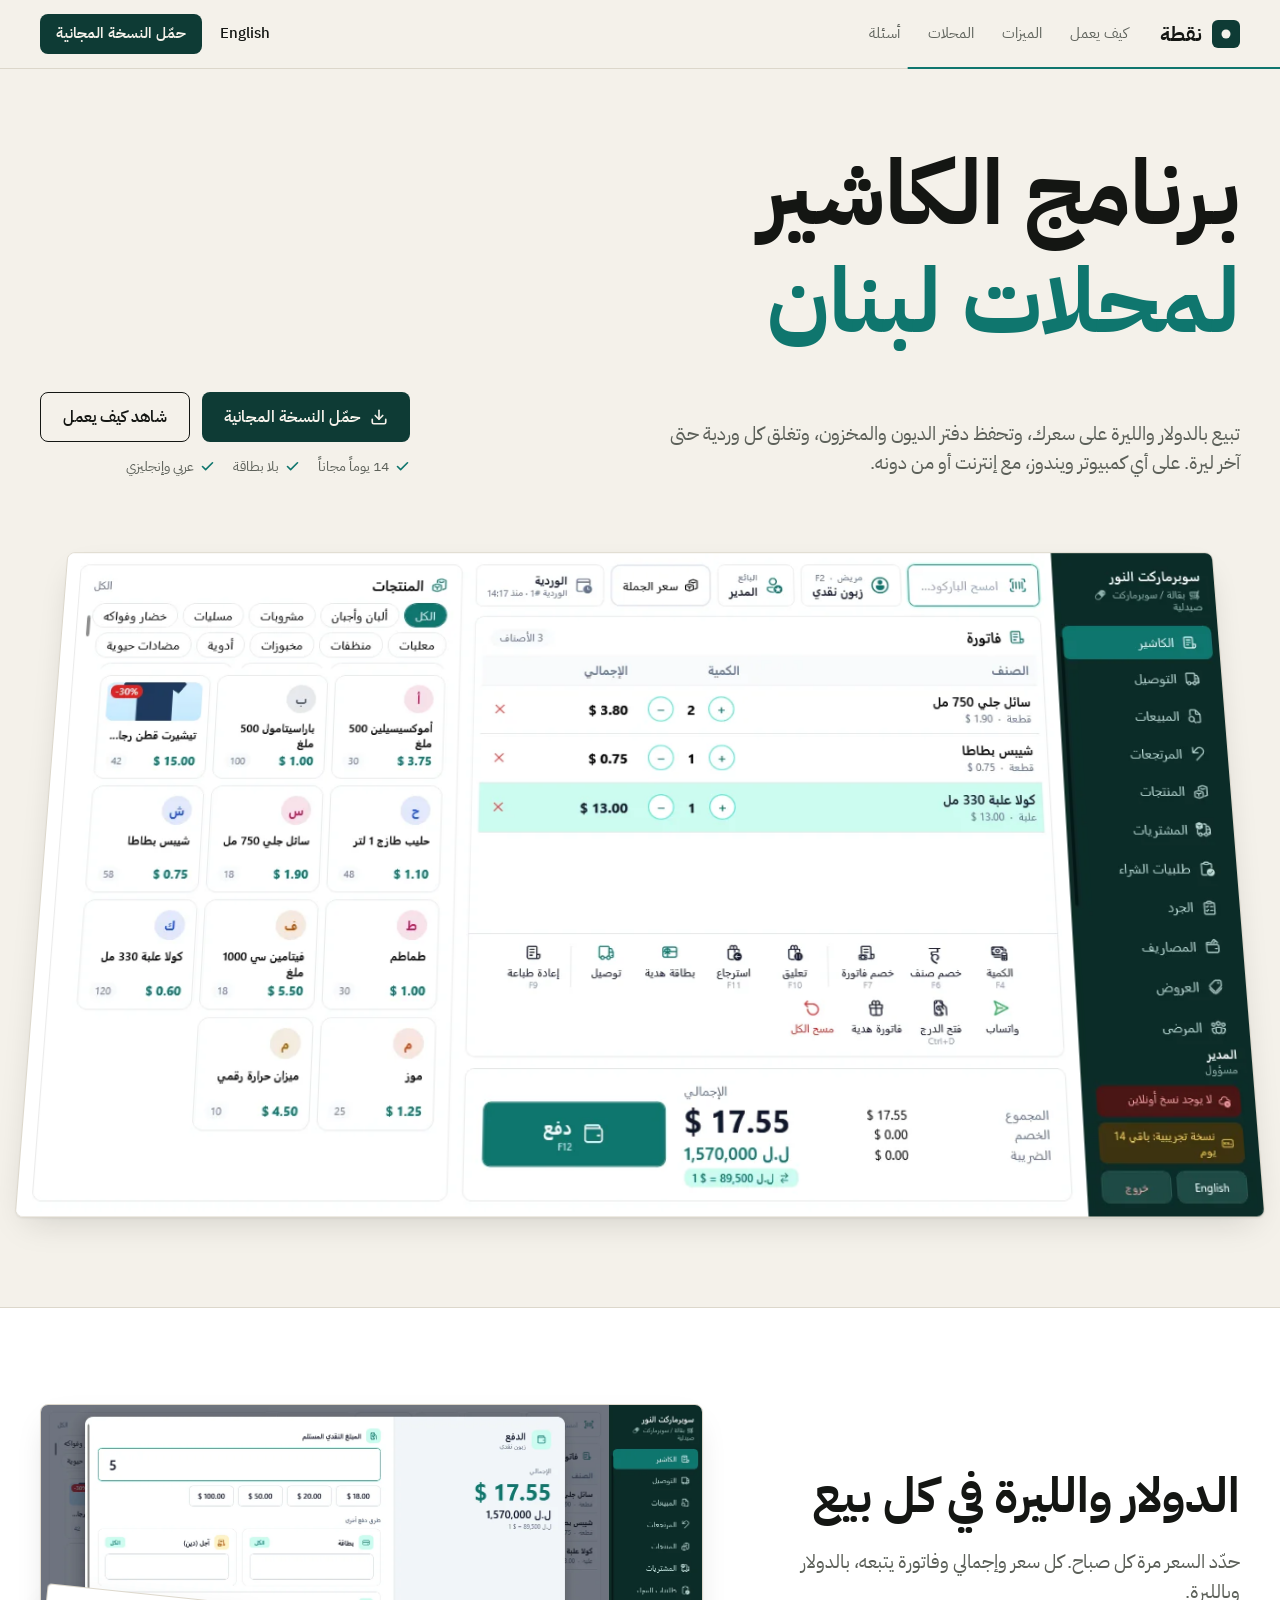
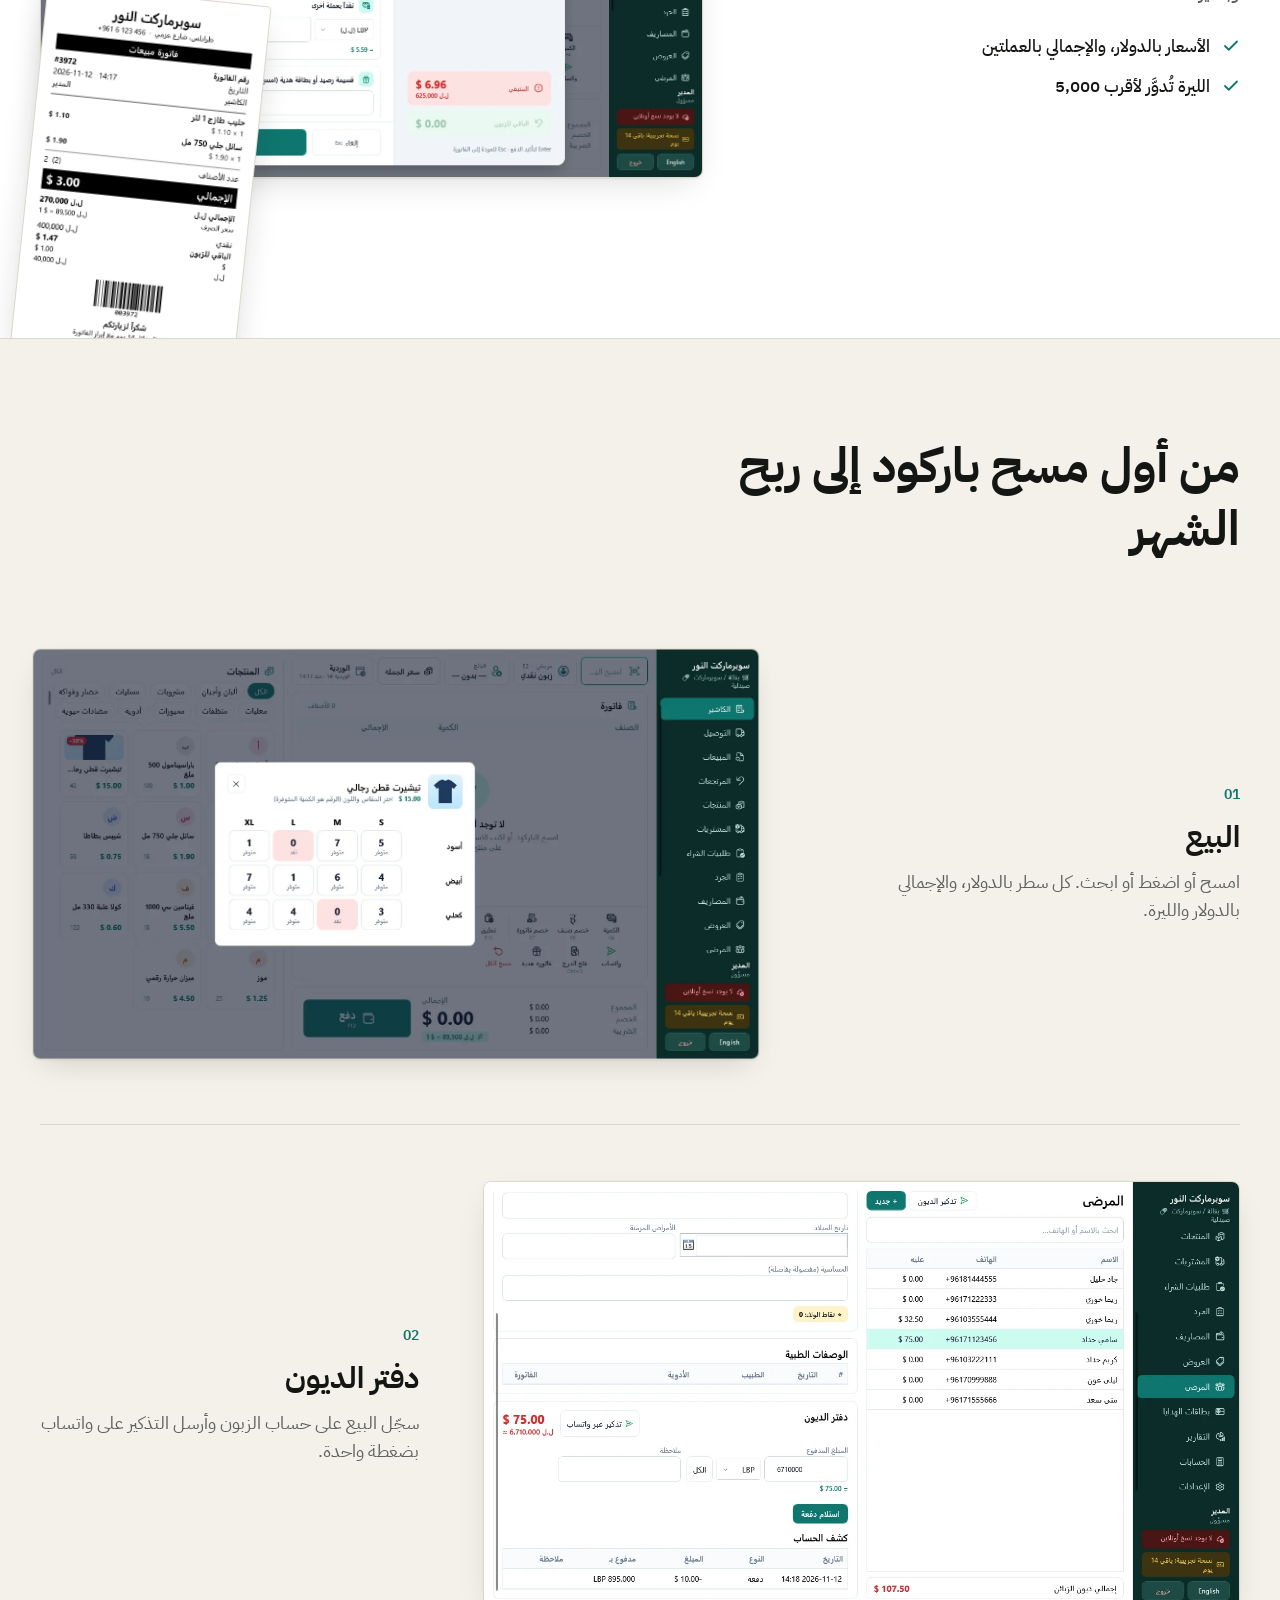
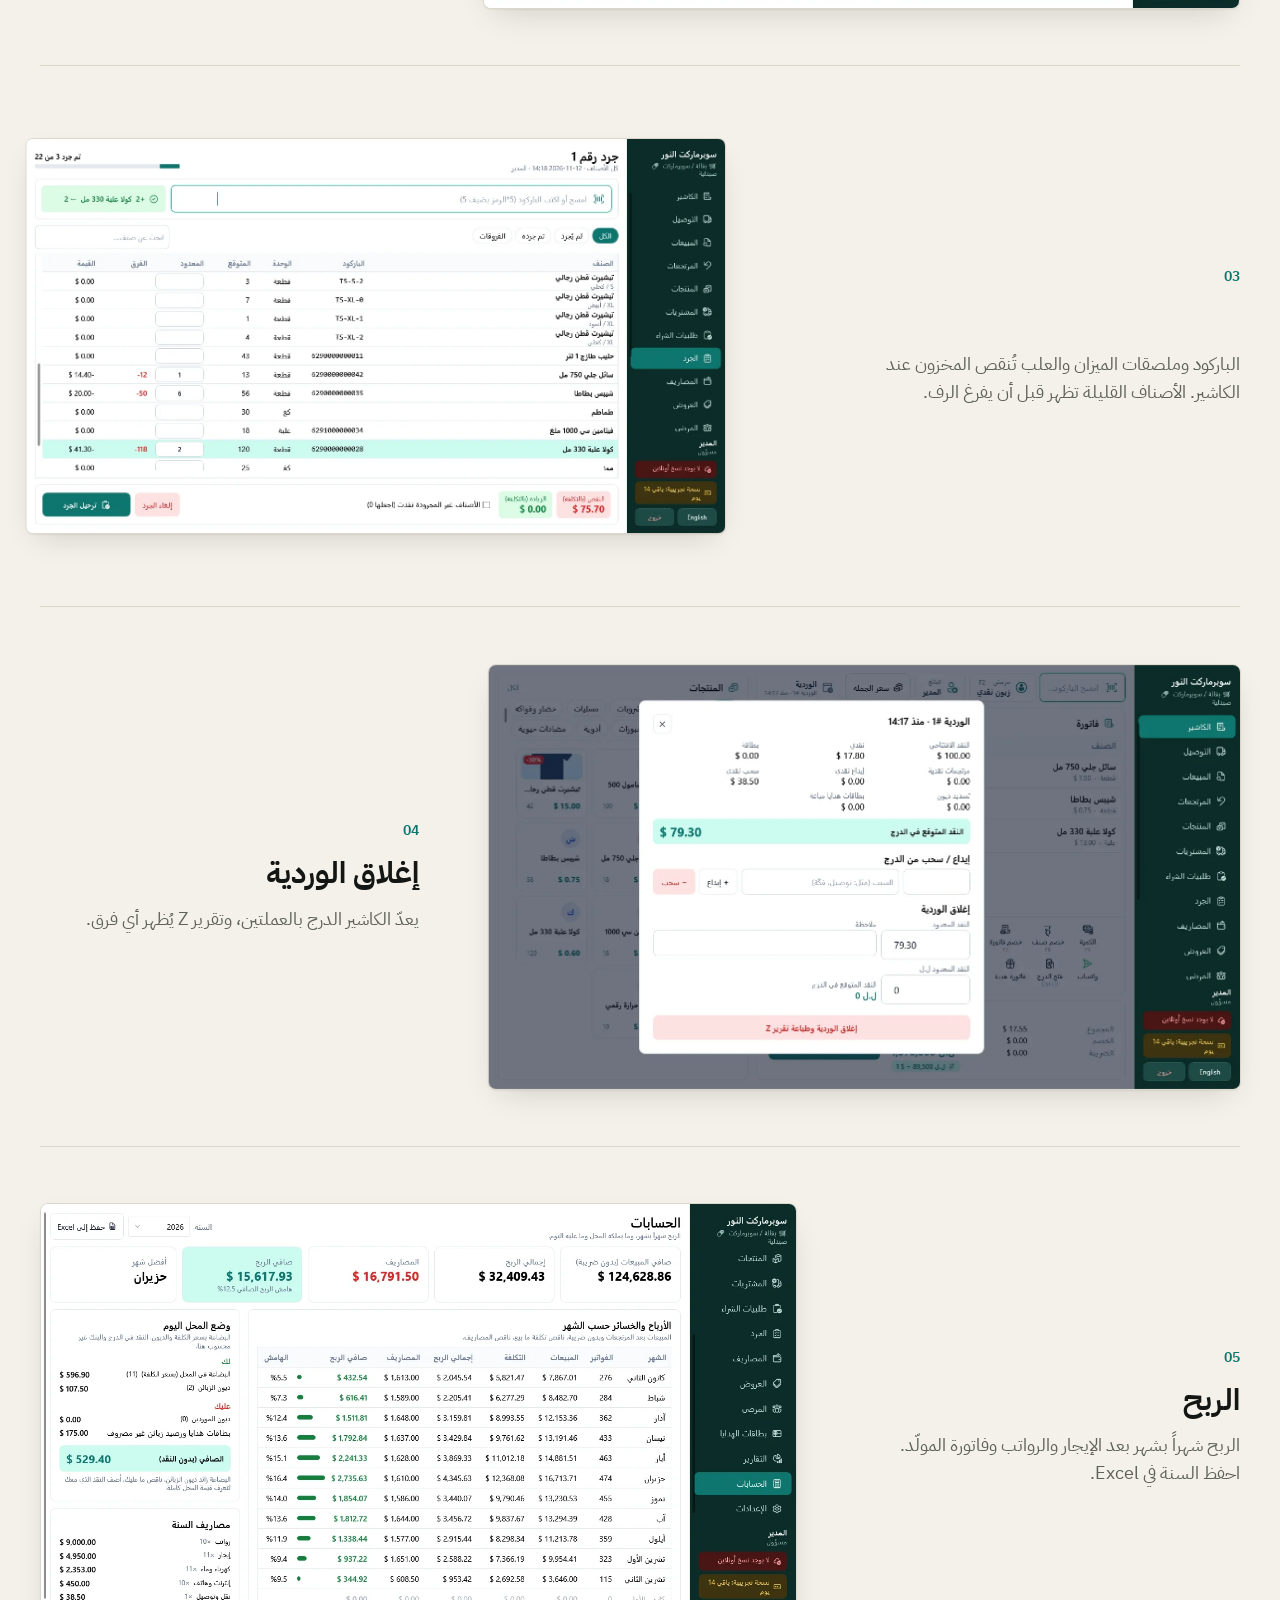
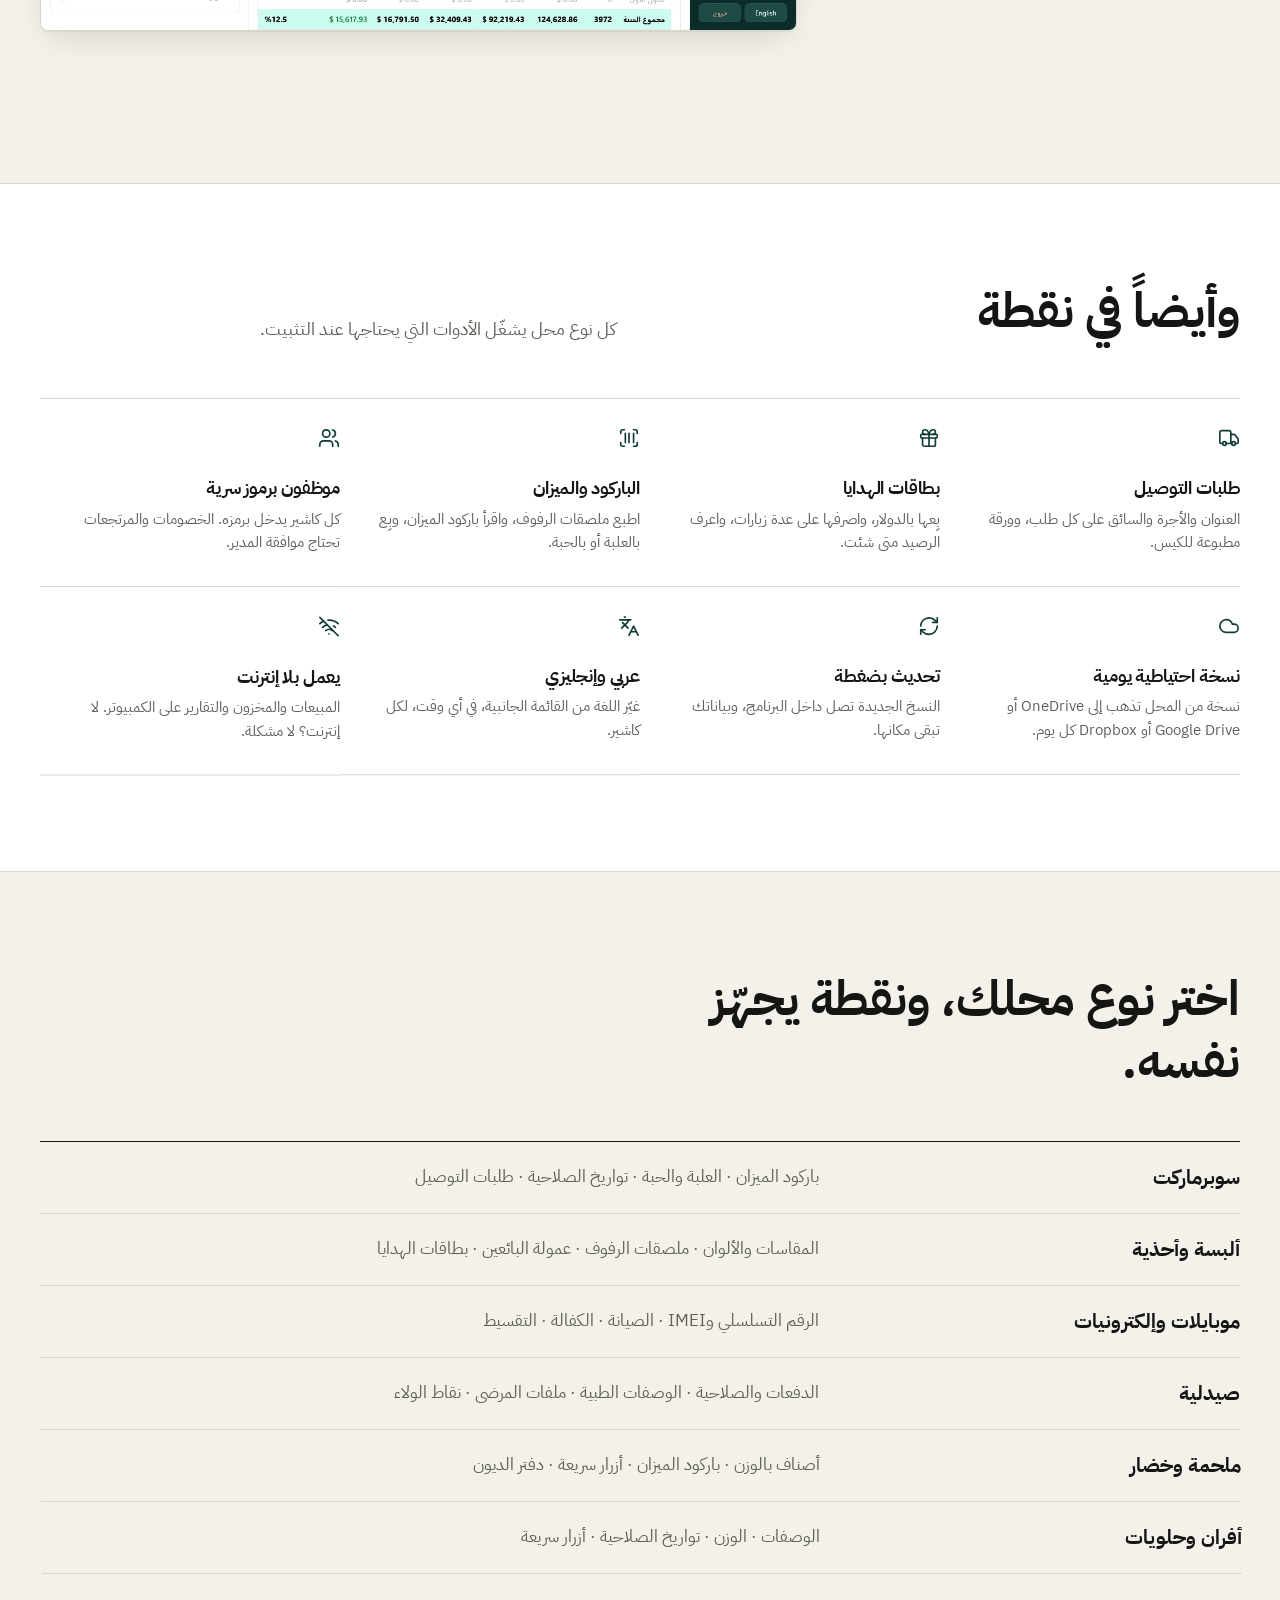
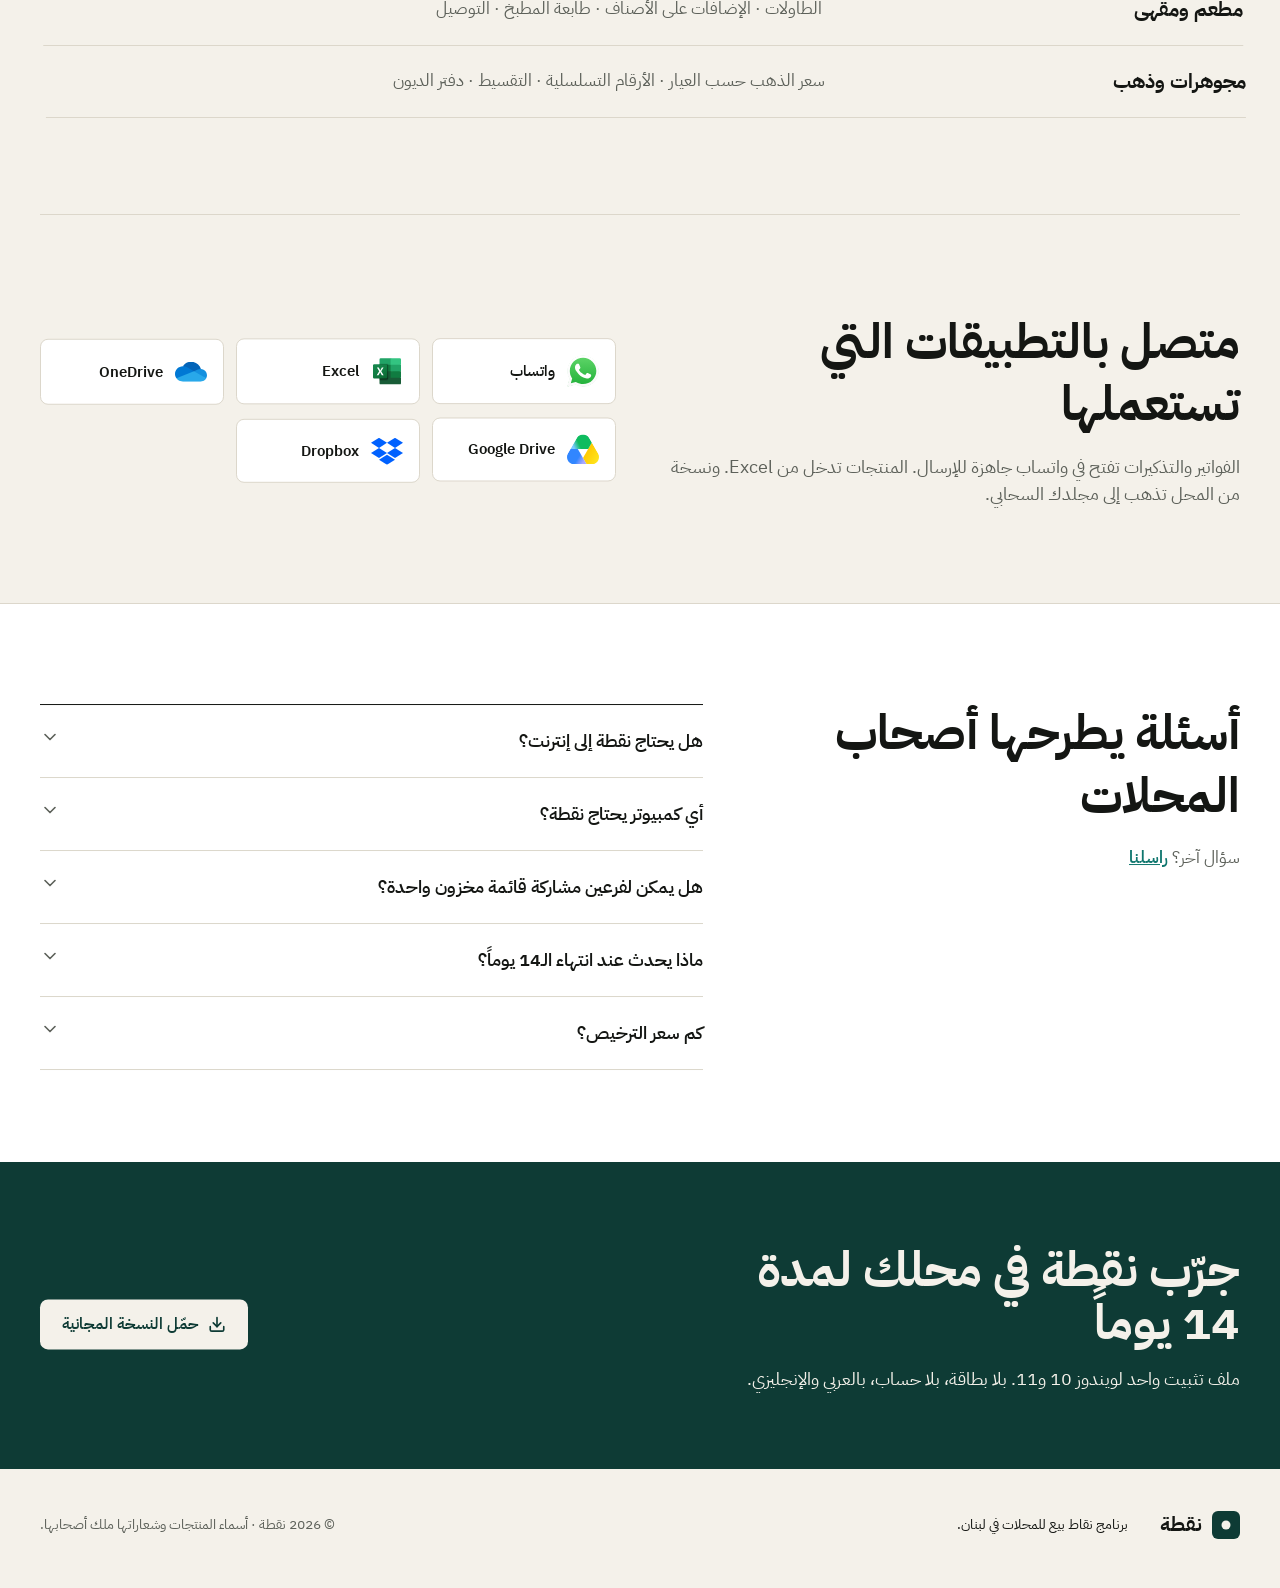
==== commit 5a28560a: "Nuqta website: scroll effects on the light design" ====
--- a/ar.html
+++ b/ar.html
@@ -20,8 +20,8 @@
 <link rel="preconnect" href="https://fonts.googleapis.com">
 <link rel="preconnect" href="https://fonts.gstatic.com" crossorigin>
 <link href="https://fonts.googleapis.com/css2?family=Archivo:wght@400..800&family=IBM+Plex+Sans+Arabic:wght@400;500;600;700&display=swap" rel="stylesheet">
-  <script type="module" crossorigin src="./assets/main-uYR-PutS.js"></script>
-  <link rel="stylesheet" crossorigin href="./assets/main-D0cJnyrk.css">
+  <script type="module" crossorigin src="./assets/main-Pot8sFCz.js"></script>
+  <link rel="stylesheet" crossorigin href="./assets/main-D1OL4215.css">
 </head>
-<body><div id="root"><link rel="preload" as="image" href="screens/ar/till.webp"/><a class="skip" href="#main">انتقل إلى المحتوى</a><header class="top"><div class="wrap top__bar"><a class="logo" href="#top" aria-label="نقطة"><svg class="mark" viewBox="0 0 28 28" width="28" height="28" aria-hidden="true"><rect width="28" height="28" rx="6" fill="currentColor"></rect><circle cx="14" cy="14" r="4.5" fill="#f4f1ea"></circle></svg><span>نقطة</span></a><nav class="top__links" aria-label="Main"><a href="#story">كيف يعمل</a><a href="#features">الميزات</a><a href="#shops">المحلات</a><a href="#faq">أسئلة</a></nav><div class="top__end"><a class="top__lang" href="./" lang="en" hrefLang="en">English</a><a class="btn btn--solid btn--small" href="https://github.com/Alikarakalla/nuqta-releases/releases/latest/download/Nuqta-win-Setup.exe">حمّل النسخة المجانية</a></div></div></header><main id="main"><section class="hero" id="top"><div class="wrap"><h1 class="hero__h1">برنامج الكاشير<!-- --> <span>لمحلات لبنان</span></h1><div class="hero__row"><p class="hero__sub">تبيع بالدولار والليرة على سعرك، وتحفظ دفتر الديون والمخزون، وتغلق كل وردية حتى آخر ليرة. على أي كمبيوتر ويندوز، مع إنترنت أو من دونه.</p><div class="hero__act"><div class="hero__btns"><a class="btn btn--solid" href="https://github.com/Alikarakalla/nuqta-releases/releases/latest/download/Nuqta-win-Setup.exe"><svg xmlns="http://www.w3.org/2000/svg" width="18" height="18" viewBox="0 0 24 24" fill="none" stroke="currentColor" stroke-width="2.2" stroke-linecap="round" stroke-linejoin="round" class="lucide lucide-download" aria-hidden="true"><path d="M21 15v4a2 2 0 0 1-2 2H5a2 2 0 0 1-2-2v-4"></path><polyline points="7 10 12 15 17 10"></polyline><line x1="12" x2="12" y1="15" y2="3"></line></svg><span>حمّل النسخة المجانية</span></a><a class="btn btn--line" href="#story">شاهد كيف يعمل</a></div><ul class="facts"><li><svg xmlns="http://www.w3.org/2000/svg" width="15" height="15" viewBox="0 0 24 24" fill="none" stroke="currentColor" stroke-width="2.6" stroke-linecap="round" stroke-linejoin="round" class="lucide lucide-check" aria-hidden="true"><path d="M20 6 9 17l-5-5"></path></svg>14 يوماً مجاناً</li><li><svg xmlns="http://www.w3.org/2000/svg" width="15" height="15" viewBox="0 0 24 24" fill="none" stroke="currentColor" stroke-width="2.6" stroke-linecap="round" stroke-linejoin="round" class="lucide lucide-check" aria-hidden="true"><path d="M20 6 9 17l-5-5"></path></svg>بلا بطاقة</li><li><svg xmlns="http://www.w3.org/2000/svg" width="15" height="15" viewBox="0 0 24 24" fill="none" stroke="currentColor" stroke-width="2.6" stroke-linecap="round" stroke-linejoin="round" class="lucide lucide-check" aria-hidden="true"><path d="M20 6 9 17l-5-5"></path></svg>عربي وإنجليزي</li></ul></div></div></div><div class="wrap hero__media"><figure class="frame"><img class="shot" src="screens/ar/till.webp" alt="شاشة الكاشير في نقطة: فاتورة بثلاثة أصناف، والإجمالي بالدولار والليرة، وأزرار المنتجات" width="1350" height="761" loading="eager" decoding="async"/></figure></div></section><section class="rate" id="rate"><div class="wrap rate__grid"><div class="rate__text"><h2 class="sec-h">الدولار والليرة في كل بيع</h2><p class="lead">حدّد السعر مرة كل صباح. كل سعر وإجمالي وفاتورة يتبعه، بالدولار وبالليرة.</p><ul class="ticks"><li><svg xmlns="http://www.w3.org/2000/svg" width="18" height="18" viewBox="0 0 24 24" fill="none" stroke="currentColor" stroke-width="2.4" stroke-linecap="round" stroke-linejoin="round" class="lucide lucide-check" aria-hidden="true"><path d="M20 6 9 17l-5-5"></path></svg>الأسعار بالدولار، والإجمالي بالعملتين</li><li><svg xmlns="http://www.w3.org/2000/svg" width="18" height="18" viewBox="0 0 24 24" fill="none" stroke="currentColor" stroke-width="2.4" stroke-linecap="round" stroke-linejoin="round" class="lucide lucide-check" aria-hidden="true"><path d="M20 6 9 17l-5-5"></path></svg>الليرة تُدوَّر لأقرب 5,000</li><li><svg xmlns="http://www.w3.org/2000/svg" width="18" height="18" viewBox="0 0 24 24" fill="none" stroke="currentColor" stroke-width="2.4" stroke-linecap="round" stroke-linejoin="round" class="lucide lucide-check" aria-hidden="true"><path d="M20 6 9 17l-5-5"></path></svg>الباقي بالدولار أو بالليرة أو بالاثنين</li><li><svg xmlns="http://www.w3.org/2000/svg" width="18" height="18" viewBox="0 0 24 24" fill="none" stroke="currentColor" stroke-width="2.4" stroke-linecap="round" stroke-linejoin="round" class="lucide lucide-check" aria-hidden="true"><path d="M20 6 9 17l-5-5"></path></svg>السعر مطبوع على كل فاتورة</li></ul></div><div class="rate__media"><figure class="frame"><img class="shot" src="screens/ar/pay.webp" alt="دولار أو ليرة أو الاثنين. الليرة تُدوَّر لأقرب 5,000 والباقي يُقسم كما يطلب الزبون." width="1350" height="761" loading="lazy" decoding="async"/></figure><figure class="receipt"><img class="shot" src="screens/ar/receipt.webp" alt="فاتورة مطبوعة من نقطة: الإجمالي بالدولار والليرة، مدفوعة بالليرة، والباقي بالدولار والليرة" width="560" height="953" loading="lazy" decoding="async"/></figure></div></div></section><section class="story" id="story"><div class="wrap"><h2 class="sec-h">من أول مسح باركود إلى ربح الشهر</h2><article class="row"><div class="row__text"><span class="row__n num">01</span><h3>البيع</h3><p>امسح أو اضغط أو ابحث. كل سطر بالدولار، والإجمالي بالدولار والليرة.</p></div><figure class="frame"><img class="shot" src="screens/ar/tiles.webp" alt="البيع: امسح أو اضغط أو ابحث. كل سطر بالدولار، والإجمالي بالدولار والليرة." width="1350" height="761" loading="lazy" decoding="async"/></figure></article><article class="row row--flip"><div class="row__text"><span class="row__n num">02</span><h3>دفتر الديون</h3><p>سجّل البيع على حساب الزبون وأرسل التذكير على واتساب بضغطة واحدة.</p></div><figure class="frame"><img class="shot" src="screens/ar/debt.webp" alt="دفتر الديون: سجّل البيع على حساب الزبون وأرسل التذكير على واتساب بضغطة واحدة." width="1350" height="761" loading="lazy" decoding="async"/></figure></article><article class="row"><div class="row__text"><span class="row__n num">03</span><h3>المخزون مع كل بيع</h3><p>الباركود وملصقات الميزان والعلب تُنقص المخزون عند الكاشير. الأصناف القليلة تظهر قبل أن يفرغ الرف.</p></div><figure class="frame"><img class="shot" src="screens/ar/count.webp" alt="المخزون مع كل بيع: الباركود وملصقات الميزان والعلب تُنقص المخزون عند الكاشير. الأصناف القليلة تظهر قبل أن يفرغ الرف." width="1350" height="761" loading="lazy" decoding="async"/></figure></article><article class="row row--flip"><div class="row__text"><span class="row__n num">04</span><h3>إغلاق الوردية</h3><p>يعدّ الكاشير الدرج بالعملتين، وتقرير Z يُظهر أي فرق.</p></div><figure class="frame"><img class="shot" src="screens/ar/shift.webp" alt="إغلاق الوردية: يعدّ الكاشير الدرج بالعملتين، وتقرير Z يُظهر أي فرق." width="1350" height="761" loading="lazy" decoding="async"/></figure></article><article class="row"><div class="row__text"><span class="row__n num">05</span><h3>الربح</h3><p>الربح شهراً بشهر بعد الإيجار والرواتب وفاتورة المولّد. احفظ السنة في Excel.</p></div><figure class="frame"><img class="shot" src="screens/ar/accounts.webp" alt="الربح: الربح شهراً بشهر بعد الإيجار والرواتب وفاتورة المولّد. احفظ السنة في Excel." width="1350" height="761" loading="lazy" decoding="async"/></figure></article></div></section><section class="more" id="features"><div class="wrap"><div class="sec-head"><h2 class="sec-h">وأيضاً في نقطة</h2><p class="muted">كل نوع محل يشغّل الأدوات التي يحتاجها عند التثبيت.</p></div><ul class="list"><li><svg xmlns="http://www.w3.org/2000/svg" width="22" height="22" viewBox="0 0 24 24" fill="none" stroke="currentColor" stroke-width="1.8" stroke-linecap="round" stroke-linejoin="round" class="lucide lucide-truck" aria-hidden="true"><path d="M14 18V6a2 2 0 0 0-2-2H4a2 2 0 0 0-2 2v11a1 1 0 0 0 1 1h2"></path><path d="M15 18H9"></path><path d="M19 18h2a1 1 0 0 0 1-1v-3.65a1 1 0 0 0-.22-.624l-3.48-4.35A1 1 0 0 0 17.52 8H14"></path><circle cx="17" cy="18" r="2"></circle><circle cx="7" cy="18" r="2"></circle></svg><h3>طلبات التوصيل</h3><p>العنوان والأجرة والسائق على كل طلب، وورقة مطبوعة للكيس.</p></li><li><svg xmlns="http://www.w3.org/2000/svg" width="22" height="22" viewBox="0 0 24 24" fill="none" stroke="currentColor" stroke-width="1.8" stroke-linecap="round" stroke-linejoin="round" class="lucide lucide-gift" aria-hidden="true"><rect x="3" y="8" width="18" height="4" rx="1"></rect><path d="M12 8v13"></path><path d="M19 12v7a2 2 0 0 1-2 2H7a2 2 0 0 1-2-2v-7"></path><path d="M7.5 8a2.5 2.5 0 0 1 0-5A4.8 8 0 0 1 12 8a4.8 8 0 0 1 4.5-5 2.5 2.5 0 0 1 0 5"></path></svg><h3>بطاقات الهدايا</h3><p>بِعها بالدولار، واصرفها على عدة زيارات، واعرف الرصيد متى شئت.</p></li><li><svg xmlns="http://www.w3.org/2000/svg" width="22" height="22" viewBox="0 0 24 24" fill="none" stroke="currentColor" stroke-width="1.8" stroke-linecap="round" stroke-linejoin="round" class="lucide lucide-scan-barcode" aria-hidden="true"><path d="M3 7V5a2 2 0 0 1 2-2h2"></path><path d="M17 3h2a2 2 0 0 1 2 2v2"></path><path d="M21 17v2a2 2 0 0 1-2 2h-2"></path><path d="M7 21H5a2 2 0 0 1-2-2v-2"></path><path d="M8 7v10"></path><path d="M12 7v10"></path><path d="M17 7v10"></path></svg><h3>الباركود والميزان</h3><p>اطبع ملصقات الرفوف، واقرأ باركود الميزان، وبِع بالعلبة أو بالحبة.</p></li><li><svg xmlns="http://www.w3.org/2000/svg" width="22" height="22" viewBox="0 0 24 24" fill="none" stroke="currentColor" stroke-width="1.8" stroke-linecap="round" stroke-linejoin="round" class="lucide lucide-users" aria-hidden="true"><path d="M16 21v-2a4 4 0 0 0-4-4H6a4 4 0 0 0-4 4v2"></path><circle cx="9" cy="7" r="4"></circle><path d="M22 21v-2a4 4 0 0 0-3-3.87"></path><path d="M16 3.13a4 4 0 0 1 0 7.75"></path></svg><h3>موظفون برموز سرية</h3><p>كل كاشير يدخل برمزه. الخصومات والمرتجعات تحتاج موافقة المدير.</p></li><li><svg xmlns="http://www.w3.org/2000/svg" width="22" height="22" viewBox="0 0 24 24" fill="none" stroke="currentColor" stroke-width="1.8" stroke-linecap="round" stroke-linejoin="round" class="lucide lucide-cloud" aria-hidden="true"><path d="M17.5 19H9a7 7 0 1 1 6.71-9h1.79a4.5 4.5 0 1 1 0 9Z"></path></svg><h3>نسخة احتياطية يومية</h3><p>نسخة من المحل تذهب إلى OneDrive أو Google Drive أو Dropbox كل يوم.</p></li><li><svg xmlns="http://www.w3.org/2000/svg" width="22" height="22" viewBox="0 0 24 24" fill="none" stroke="currentColor" stroke-width="1.8" stroke-linecap="round" stroke-linejoin="round" class="lucide lucide-refresh-cw" aria-hidden="true"><path d="M3 12a9 9 0 0 1 9-9 9.75 9.75 0 0 1 6.74 2.74L21 8"></path><path d="M21 3v5h-5"></path><path d="M21 12a9 9 0 0 1-9 9 9.75 9.75 0 0 1-6.74-2.74L3 16"></path><path d="M8 16H3v5"></path></svg><h3>تحديث بضغطة</h3><p>النسخ الجديدة تصل داخل البرنامج، وبياناتك تبقى مكانها.</p></li><li><svg xmlns="http://www.w3.org/2000/svg" width="22" height="22" viewBox="0 0 24 24" fill="none" stroke="currentColor" stroke-width="1.8" stroke-linecap="round" stroke-linejoin="round" class="lucide lucide-languages" aria-hidden="true"><path d="m5 8 6 6"></path><path d="m4 14 6-6 2-3"></path><path d="M2 5h12"></path><path d="M7 2h1"></path><path d="m22 22-5-10-5 10"></path><path d="M14 18h6"></path></svg><h3>عربي وإنجليزي</h3><p>غيّر اللغة من القائمة الجانبية، في أي وقت، لكل كاشير.</p></li><li><svg xmlns="http://www.w3.org/2000/svg" width="22" height="22" viewBox="0 0 24 24" fill="none" stroke="currentColor" stroke-width="1.8" stroke-linecap="round" stroke-linejoin="round" class="lucide lucide-wifi-off" aria-hidden="true"><path d="M12 20h.01"></path><path d="M8.5 16.429a5 5 0 0 1 7 0"></path><path d="M5 12.859a10 10 0 0 1 5.17-2.69"></path><path d="M19 12.859a10 10 0 0 0-2.007-1.523"></path><path d="M2 8.82a15 15 0 0 1 4.177-2.643"></path><path d="M22 8.82a15 15 0 0 0-11.288-3.764"></path><path d="m2 2 20 20"></path></svg><h3>يعمل بلا إنترنت</h3><p>المبيعات والمخزون والتقارير على الكمبيوتر. لا إنترنت؟ لا مشكلة.</p></li></ul></div></section><section class="shops" id="shops"><div class="wrap"><h2 class="sec-h">اختر نوع محلك، ونقطة يجهّز نفسه.</h2><dl class="table"><div class="table__row"><dt>سوبرماركت</dt><dd>باركود الميزان · العلبة والحبة · تواريخ الصلاحية · طلبات التوصيل</dd></div><div class="table__row"><dt>ألبسة وأحذية</dt><dd>المقاسات والألوان · ملصقات الرفوف · عمولة البائعين · بطاقات الهدايا</dd></div><div class="table__row"><dt>موبايلات وإلكترونيات</dt><dd>الرقم التسلسلي وIMEI · الصيانة · الكفالة · التقسيط</dd></div><div class="table__row"><dt>صيدلية</dt><dd>الدفعات والصلاحية · الوصفات الطبية · ملفات المرضى · نقاط الولاء</dd></div><div class="table__row"><dt>ملحمة وخضار</dt><dd>أصناف بالوزن · باركود الميزان · أزرار سريعة · دفتر الديون</dd></div><div class="table__row"><dt>أفران وحلويات</dt><dd>الوصفات · الوزن · تواريخ الصلاحية · أزرار سريعة</dd></div><div class="table__row"><dt>مطعم ومقهى</dt><dd>الطاولات · الإضافات على الأصناف · طابعة المطبخ · التوصيل</dd></div><div class="table__row"><dt>مجوهرات وذهب</dt><dd>سعر الذهب حسب العيار · الأرقام التسلسلية · التقسيط · دفتر الديون</dd></div></dl></div></section><section class="tools"><div class="wrap tools__grid"><div><h2 class="sec-h">متصل بالتطبيقات التي تستعملها</h2><p class="muted">الفواتير والتذكيرات تفتح في واتساب جاهزة للإرسال. المنتجات تدخل من Excel. ونسخة من المحل تذهب إلى مجلدك السحابي.</p></div><ul class="apps"><li><img src="icons/whatsapp-icon.svg" alt="" width="32" height="32" loading="lazy"/><span>واتساب</span></li><li><img src="icons/xlsx.svg" alt="" width="32" height="32" loading="lazy"/><span>Excel</span></li><li><img src="icons/microsoft-onedrive.svg" alt="" width="32" height="32" loading="lazy"/><span>OneDrive</span></li><li><img src="icons/google-drive.svg" alt="" width="32" height="32" loading="lazy"/><span>Google Drive</span></li><li><img src="icons/dropbox.svg" alt="" width="32" height="32" loading="lazy"/><span>Dropbox</span></li></ul></div></section><section class="faq" id="faq"><div class="wrap faq__grid"><div><h2 class="sec-h">أسئلة يطرحها أصحاب المحلات</h2><p class="muted">سؤال آخر؟<!-- --> <a href="mailto:hello@nuqta.example">راسلنا</a></p></div><div class="faq__list"><details><summary><span>هل يحتاج نقطة إلى إنترنت؟</span><svg xmlns="http://www.w3.org/2000/svg" width="20" height="20" viewBox="0 0 24 24" fill="none" stroke="currentColor" stroke-width="2" stroke-linecap="round" stroke-linejoin="round" class="lucide lucide-chevron-down" aria-hidden="true"><path d="m6 9 6 6 6-6"></path></svg></summary><p>لا. المبيعات والمخزون والتقارير تعمل على الكمبيوتر. الإنترنت فقط للتحديثات وللنسخة اليومية إلى مجلدك السحابي.</p></details><details><summary><span>أي كمبيوتر يحتاج نقطة؟</span><svg xmlns="http://www.w3.org/2000/svg" width="20" height="20" viewBox="0 0 24 24" fill="none" stroke="currentColor" stroke-width="2" stroke-linecap="round" stroke-linejoin="round" class="lucide lucide-chevron-down" aria-hidden="true"><path d="m6 9 6 6 6-6"></path></svg></summary><p>كمبيوتر ويندوز 10 أو 11 بنظام 64 بت. أي طابعة فواتير أو قارئ باركود أو درج نقود يعمل مع ويندوز يعمل مع نقطة.</p></details><details><summary><span>هل يمكن لفرعين مشاركة قائمة مخزون واحدة؟</span><svg xmlns="http://www.w3.org/2000/svg" width="20" height="20" viewBox="0 0 24 24" fill="none" stroke="currentColor" stroke-width="2" stroke-linecap="round" stroke-linejoin="round" class="lucide lucide-chevron-down" aria-hidden="true"><path d="m6 9 6 6 6-6"></path></svg></summary><p>ليس بعد. كل محل يشغّل نسخته الخاصة من نقطة على كمبيوتره.</p></details><details><summary><span>ماذا يحدث عند انتهاء الـ14 يوماً؟</span><svg xmlns="http://www.w3.org/2000/svg" width="20" height="20" viewBox="0 0 24 24" fill="none" stroke="currentColor" stroke-width="2" stroke-linecap="round" stroke-linejoin="round" class="lucide lucide-chevron-down" aria-hidden="true"><path d="m6 9 6 6 6-6"></path></svg></summary><p>يتوقف البيع حتى تضيف مفتاح الترخيص. منتجاتك وزبائنك وتقاريرك ونسخك الاحتياطية تبقى وتفتح.</p></details><details><summary><span>كم سعر الترخيص؟</span><svg xmlns="http://www.w3.org/2000/svg" width="20" height="20" viewBox="0 0 24 24" fill="none" stroke="currentColor" stroke-width="2" stroke-linecap="round" stroke-linejoin="round" class="lucide lucide-chevron-down" aria-hidden="true"><path d="m6 9 6 6 6-6"></path></svg></summary><p>راسلنا بنوع محلك وعدد أجهزة الكمبيوتر التي تبيع منها، ونرد عليك بالسعر.</p></details></div></div></section></main><section class="close"><div class="wrap close__in"><div><h2>جرّب نقطة في محلك لمدة 14 يوماً</h2><p>ملف تثبيت واحد لويندوز 10 و11. بلا بطاقة، بلا حساب، بالعربي والإنجليزي.</p></div><a class="btn btn--light" href="https://github.com/Alikarakalla/nuqta-releases/releases/latest/download/Nuqta-win-Setup.exe"><svg xmlns="http://www.w3.org/2000/svg" width="18" height="18" viewBox="0 0 24 24" fill="none" stroke="currentColor" stroke-width="2.2" stroke-linecap="round" stroke-linejoin="round" class="lucide lucide-download" aria-hidden="true"><path d="M21 15v4a2 2 0 0 1-2 2H5a2 2 0 0 1-2-2v-4"></path><polyline points="7 10 12 15 17 10"></polyline><line x1="12" x2="12" y1="15" y2="3"></line></svg><span>حمّل النسخة المجانية</span></a></div></section><footer class="foot"><div class="wrap foot__in"><a class="logo" href="#top" aria-label="نقطة"><svg class="mark" viewBox="0 0 28 28" width="28" height="28" aria-hidden="true"><rect width="28" height="28" rx="6" fill="currentColor"></rect><circle cx="14" cy="14" r="4.5" fill="#f4f1ea"></circle></svg><span>نقطة</span></a><p>برنامج نقاط بيع للمحلات في لبنان.</p><p class="muted">© 2026 نقطة<!-- --> · <!-- -->أسماء المنتجات وشعاراتها ملك أصحابها.</p></div></footer></div></body>
+<body><div id="root"><link rel="preload" as="image" href="screens/ar/till.webp"/><a class="skip" href="#main">انتقل إلى المحتوى</a><header class="top"><div class="wrap top__bar"><a class="logo" href="#top" aria-label="نقطة"><svg class="mark" viewBox="0 0 28 28" width="28" height="28" aria-hidden="true"><rect width="28" height="28" rx="6" fill="currentColor"></rect><circle cx="14" cy="14" r="4.5" fill="#f4f1ea"></circle></svg><span>نقطة</span></a><nav class="top__links" aria-label="Main"><a href="#story">كيف يعمل</a><a href="#features">الميزات</a><a href="#shops">المحلات</a><a href="#faq">أسئلة</a></nav><div class="top__end"><a class="top__lang" href="./" lang="en" hrefLang="en">English</a><a class="btn btn--solid btn--small" href="https://github.com/Alikarakalla/nuqta-releases/releases/latest/download/Nuqta-win-Setup.exe">حمّل النسخة المجانية</a></div></div><div class="progress" aria-hidden="true" style="transform:scaleX(0)"></div></header><main id="main"><section class="hero" id="top"><div class="wrap"><h1 class="hero__h1" style="opacity:0;transform:translateY(32px)">برنامج الكاشير<!-- --> <span>لمحلات لبنان</span></h1><div class="hero__row"><p class="hero__sub" style="opacity:0;transform:translateY(32px)">تبيع بالدولار والليرة على سعرك، وتحفظ دفتر الديون والمخزون، وتغلق كل وردية حتى آخر ليرة. على أي كمبيوتر ويندوز، مع إنترنت أو من دونه.</p><div class="hero__act" style="opacity:0;transform:translateY(32px)"><div class="hero__btns"><a class="btn btn--solid" href="https://github.com/Alikarakalla/nuqta-releases/releases/latest/download/Nuqta-win-Setup.exe"><svg xmlns="http://www.w3.org/2000/svg" width="18" height="18" viewBox="0 0 24 24" fill="none" stroke="currentColor" stroke-width="2.2" stroke-linecap="round" stroke-linejoin="round" class="lucide lucide-download" aria-hidden="true"><path d="M21 15v4a2 2 0 0 1-2 2H5a2 2 0 0 1-2-2v-4"></path><polyline points="7 10 12 15 17 10"></polyline><line x1="12" x2="12" y1="15" y2="3"></line></svg><span>حمّل النسخة المجانية</span></a><a class="btn btn--line" href="#story">شاهد كيف يعمل</a></div><ul class="facts"><li><svg xmlns="http://www.w3.org/2000/svg" width="15" height="15" viewBox="0 0 24 24" fill="none" stroke="currentColor" stroke-width="2.6" stroke-linecap="round" stroke-linejoin="round" class="lucide lucide-check" aria-hidden="true"><path d="M20 6 9 17l-5-5"></path></svg>14 يوماً مجاناً</li><li><svg xmlns="http://www.w3.org/2000/svg" width="15" height="15" viewBox="0 0 24 24" fill="none" stroke="currentColor" stroke-width="2.6" stroke-linecap="round" stroke-linejoin="round" class="lucide lucide-check" aria-hidden="true"><path d="M20 6 9 17l-5-5"></path></svg>بلا بطاقة</li><li><svg xmlns="http://www.w3.org/2000/svg" width="15" height="15" viewBox="0 0 24 24" fill="none" stroke="currentColor" stroke-width="2.6" stroke-linecap="round" stroke-linejoin="round" class="lucide lucide-check" aria-hidden="true"><path d="M20 6 9 17l-5-5"></path></svg>عربي وإنجليزي</li></ul></div></div></div><div class="wrap hero__media"><div class="stage"><figure class="frame" style="transform:translateY(40px) scale(0.9) rotateX(22deg)"><img class="shot" src="screens/ar/till.webp" alt="شاشة الكاشير في نقطة: فاتورة بثلاثة أصناف، والإجمالي بالدولار والليرة، وأزرار المنتجات" width="1350" height="761" loading="eager" decoding="async"/></figure></div></div></section><section class="rate" id="rate"><div class="wrap rate__grid"><div class="rate__text"><h2 class="sec-h" style="opacity:0;transform:translateY(32px)">الدولار والليرة في كل بيع</h2><p class="lead" style="opacity:0;transform:translateY(32px)">حدّد السعر مرة كل صباح. كل سعر وإجمالي وفاتورة يتبعه، بالدولار وبالليرة.</p><ul class="ticks"><li style="opacity:0;transform:translateY(16px)"><svg xmlns="http://www.w3.org/2000/svg" width="18" height="18" viewBox="0 0 24 24" fill="none" stroke="currentColor" stroke-width="2.4" stroke-linecap="round" stroke-linejoin="round" class="lucide lucide-check" aria-hidden="true"><path d="M20 6 9 17l-5-5"></path></svg>الأسعار بالدولار، والإجمالي بالعملتين</li><li style="opacity:0;transform:translateY(16px)"><svg xmlns="http://www.w3.org/2000/svg" width="18" height="18" viewBox="0 0 24 24" fill="none" stroke="currentColor" stroke-width="2.4" stroke-linecap="round" stroke-linejoin="round" class="lucide lucide-check" aria-hidden="true"><path d="M20 6 9 17l-5-5"></path></svg>الليرة تُدوَّر لأقرب 5,000</li><li style="opacity:0;transform:translateY(16px)"><svg xmlns="http://www.w3.org/2000/svg" width="18" height="18" viewBox="0 0 24 24" fill="none" stroke="currentColor" stroke-width="2.4" stroke-linecap="round" stroke-linejoin="round" class="lucide lucide-check" aria-hidden="true"><path d="M20 6 9 17l-5-5"></path></svg>الباقي بالدولار أو بالليرة أو بالاثنين</li><li style="opacity:0;transform:translateY(16px)"><svg xmlns="http://www.w3.org/2000/svg" width="18" height="18" viewBox="0 0 24 24" fill="none" stroke="currentColor" stroke-width="2.4" stroke-linecap="round" stroke-linejoin="round" class="lucide lucide-check" aria-hidden="true"><path d="M20 6 9 17l-5-5"></path></svg>السعر مطبوع على كل فاتورة</li></ul></div><div class="rate__media"><div style="opacity:0;transform:translateY(32px)"><figure class="frame"><img class="shot" src="screens/ar/pay.webp" alt="دولار أو ليرة أو الاثنين. الليرة تُدوَّر لأقرب 5,000 والباقي يُقسم كما يطلب الزبون." width="1350" height="761" loading="lazy" decoding="async"/></figure></div><figure class="receipt" style="transform:translateY(120px) rotate(6deg)"><img class="shot" src="screens/ar/receipt.webp" alt="فاتورة مطبوعة من نقطة: الإجمالي بالدولار والليرة، مدفوعة بالليرة، والباقي بالدولار والليرة" width="560" height="953" loading="lazy" decoding="async"/></figure></div></div></section><section class="story" id="story"><div class="wrap"><h2 class="sec-h" style="opacity:0;transform:translateY(32px)">من أول مسح باركود إلى ربح الشهر</h2><article class="row"><div class="row__text"><span class="row__n num" style="opacity:0;transform:translateY(12px)">01</span><h3 style="opacity:0;transform:translateY(32px)">البيع</h3><p style="opacity:0;transform:translateY(32px)">امسح أو اضغط أو ابحث. كل سطر بالدولار، والإجمالي بالدولار والليرة.</p></div><figure class="frame" style="opacity:0.2;transform:translateX(-80px) scale(0.86)"><img class="shot" src="screens/ar/tiles.webp" alt="البيع: امسح أو اضغط أو ابحث. كل سطر بالدولار، والإجمالي بالدولار والليرة." width="1350" height="761" loading="lazy" decoding="async"/></figure></article><article class="row row--flip"><div class="row__text"><span class="row__n num" style="opacity:0;transform:translateY(12px)">02</span><h3 style="opacity:0;transform:translateY(32px)">دفتر الديون</h3><p style="opacity:0;transform:translateY(32px)">سجّل البيع على حساب الزبون وأرسل التذكير على واتساب بضغطة واحدة.</p></div><figure class="frame" style="opacity:0.2;transform:translateX(80px) scale(0.86)"><img class="shot" src="screens/ar/debt.webp" alt="دفتر الديون: سجّل البيع على حساب الزبون وأرسل التذكير على واتساب بضغطة واحدة." width="1350" height="761" loading="lazy" decoding="async"/></figure></article><article class="row"><div class="row__text"><span class="row__n num" style="opacity:0;transform:translateY(12px)">03</span><h3 style="opacity:0;transform:translateY(32px)">المخزون مع كل بيع</h3><p style="opacity:0;transform:translateY(32px)">الباركود وملصقات الميزان والعلب تُنقص المخزون عند الكاشير. الأصناف القليلة تظهر قبل أن يفرغ الرف.</p></div><figure class="frame" style="opacity:0.2;transform:translateX(-80px) scale(0.86)"><img class="shot" src="screens/ar/count.webp" alt="المخزون مع كل بيع: الباركود وملصقات الميزان والعلب تُنقص المخزون عند الكاشير. الأصناف القليلة تظهر قبل أن يفرغ الرف." width="1350" height="761" loading="lazy" decoding="async"/></figure></article><article class="row row--flip"><div class="row__text"><span class="row__n num" style="opacity:0;transform:translateY(12px)">04</span><h3 style="opacity:0;transform:translateY(32px)">إغلاق الوردية</h3><p style="opacity:0;transform:translateY(32px)">يعدّ الكاشير الدرج بالعملتين، وتقرير Z يُظهر أي فرق.</p></div><figure class="frame" style="opacity:0.2;transform:translateX(80px) scale(0.86)"><img class="shot" src="screens/ar/shift.webp" alt="إغلاق الوردية: يعدّ الكاشير الدرج بالعملتين، وتقرير Z يُظهر أي فرق." width="1350" height="761" loading="lazy" decoding="async"/></figure></article><article class="row"><div class="row__text"><span class="row__n num" style="opacity:0;transform:translateY(12px)">05</span><h3 style="opacity:0;transform:translateY(32px)">الربح</h3><p style="opacity:0;transform:translateY(32px)">الربح شهراً بشهر بعد الإيجار والرواتب وفاتورة المولّد. احفظ السنة في Excel.</p></div><figure class="frame" style="opacity:0.2;transform:translateX(-80px) scale(0.86)"><img class="shot" src="screens/ar/accounts.webp" alt="الربح: الربح شهراً بشهر بعد الإيجار والرواتب وفاتورة المولّد. احفظ السنة في Excel." width="1350" height="761" loading="lazy" decoding="async"/></figure></article></div></section><section class="more" id="features"><div class="wrap"><div class="sec-head"><h2 class="sec-h" style="opacity:0;transform:translateY(32px)">وأيضاً في نقطة</h2><p class="muted" style="opacity:0;transform:translateY(32px)">كل نوع محل يشغّل الأدوات التي يحتاجها عند التثبيت.</p></div><ul class="list"><li style="opacity:0;transform:translateY(24px)"><svg xmlns="http://www.w3.org/2000/svg" width="22" height="22" viewBox="0 0 24 24" fill="none" stroke="currentColor" stroke-width="1.8" stroke-linecap="round" stroke-linejoin="round" class="lucide lucide-truck" aria-hidden="true"><path d="M14 18V6a2 2 0 0 0-2-2H4a2 2 0 0 0-2 2v11a1 1 0 0 0 1 1h2"></path><path d="M15 18H9"></path><path d="M19 18h2a1 1 0 0 0 1-1v-3.65a1 1 0 0 0-.22-.624l-3.48-4.35A1 1 0 0 0 17.52 8H14"></path><circle cx="17" cy="18" r="2"></circle><circle cx="7" cy="18" r="2"></circle></svg><h3>طلبات التوصيل</h3><p>العنوان والأجرة والسائق على كل طلب، وورقة مطبوعة للكيس.</p></li><li style="opacity:0;transform:translateY(24px)"><svg xmlns="http://www.w3.org/2000/svg" width="22" height="22" viewBox="0 0 24 24" fill="none" stroke="currentColor" stroke-width="1.8" stroke-linecap="round" stroke-linejoin="round" class="lucide lucide-gift" aria-hidden="true"><rect x="3" y="8" width="18" height="4" rx="1"></rect><path d="M12 8v13"></path><path d="M19 12v7a2 2 0 0 1-2 2H7a2 2 0 0 1-2-2v-7"></path><path d="M7.5 8a2.5 2.5 0 0 1 0-5A4.8 8 0 0 1 12 8a4.8 8 0 0 1 4.5-5 2.5 2.5 0 0 1 0 5"></path></svg><h3>بطاقات الهدايا</h3><p>بِعها بالدولار، واصرفها على عدة زيارات، واعرف الرصيد متى شئت.</p></li><li style="opacity:0;transform:translateY(24px)"><svg xmlns="http://www.w3.org/2000/svg" width="22" height="22" viewBox="0 0 24 24" fill="none" stroke="currentColor" stroke-width="1.8" stroke-linecap="round" stroke-linejoin="round" class="lucide lucide-scan-barcode" aria-hidden="true"><path d="M3 7V5a2 2 0 0 1 2-2h2"></path><path d="M17 3h2a2 2 0 0 1 2 2v2"></path><path d="M21 17v2a2 2 0 0 1-2 2h-2"></path><path d="M7 21H5a2 2 0 0 1-2-2v-2"></path><path d="M8 7v10"></path><path d="M12 7v10"></path><path d="M17 7v10"></path></svg><h3>الباركود والميزان</h3><p>اطبع ملصقات الرفوف، واقرأ باركود الميزان، وبِع بالعلبة أو بالحبة.</p></li><li style="opacity:0;transform:translateY(24px)"><svg xmlns="http://www.w3.org/2000/svg" width="22" height="22" viewBox="0 0 24 24" fill="none" stroke="currentColor" stroke-width="1.8" stroke-linecap="round" stroke-linejoin="round" class="lucide lucide-users" aria-hidden="true"><path d="M16 21v-2a4 4 0 0 0-4-4H6a4 4 0 0 0-4 4v2"></path><circle cx="9" cy="7" r="4"></circle><path d="M22 21v-2a4 4 0 0 0-3-3.87"></path><path d="M16 3.13a4 4 0 0 1 0 7.75"></path></svg><h3>موظفون برموز سرية</h3><p>كل كاشير يدخل برمزه. الخصومات والمرتجعات تحتاج موافقة المدير.</p></li><li style="opacity:0;transform:translateY(24px)"><svg xmlns="http://www.w3.org/2000/svg" width="22" height="22" viewBox="0 0 24 24" fill="none" stroke="currentColor" stroke-width="1.8" stroke-linecap="round" stroke-linejoin="round" class="lucide lucide-cloud" aria-hidden="true"><path d="M17.5 19H9a7 7 0 1 1 6.71-9h1.79a4.5 4.5 0 1 1 0 9Z"></path></svg><h3>نسخة احتياطية يومية</h3><p>نسخة من المحل تذهب إلى OneDrive أو Google Drive أو Dropbox كل يوم.</p></li><li style="opacity:0;transform:translateY(24px)"><svg xmlns="http://www.w3.org/2000/svg" width="22" height="22" viewBox="0 0 24 24" fill="none" stroke="currentColor" stroke-width="1.8" stroke-linecap="round" stroke-linejoin="round" class="lucide lucide-refresh-cw" aria-hidden="true"><path d="M3 12a9 9 0 0 1 9-9 9.75 9.75 0 0 1 6.74 2.74L21 8"></path><path d="M21 3v5h-5"></path><path d="M21 12a9 9 0 0 1-9 9 9.75 9.75 0 0 1-6.74-2.74L3 16"></path><path d="M8 16H3v5"></path></svg><h3>تحديث بضغطة</h3><p>النسخ الجديدة تصل داخل البرنامج، وبياناتك تبقى مكانها.</p></li><li style="opacity:0;transform:translateY(24px)"><svg xmlns="http://www.w3.org/2000/svg" width="22" height="22" viewBox="0 0 24 24" fill="none" stroke="currentColor" stroke-width="1.8" stroke-linecap="round" stroke-linejoin="round" class="lucide lucide-languages" aria-hidden="true"><path d="m5 8 6 6"></path><path d="m4 14 6-6 2-3"></path><path d="M2 5h12"></path><path d="M7 2h1"></path><path d="m22 22-5-10-5 10"></path><path d="M14 18h6"></path></svg><h3>عربي وإنجليزي</h3><p>غيّر اللغة من القائمة الجانبية، في أي وقت، لكل كاشير.</p></li><li style="opacity:0;transform:translateY(24px)"><svg xmlns="http://www.w3.org/2000/svg" width="22" height="22" viewBox="0 0 24 24" fill="none" stroke="currentColor" stroke-width="1.8" stroke-linecap="round" stroke-linejoin="round" class="lucide lucide-wifi-off" aria-hidden="true"><path d="M12 20h.01"></path><path d="M8.5 16.429a5 5 0 0 1 7 0"></path><path d="M5 12.859a10 10 0 0 1 5.17-2.69"></path><path d="M19 12.859a10 10 0 0 0-2.007-1.523"></path><path d="M2 8.82a15 15 0 0 1 4.177-2.643"></path><path d="M22 8.82a15 15 0 0 0-11.288-3.764"></path><path d="m2 2 20 20"></path></svg><h3>يعمل بلا إنترنت</h3><p>المبيعات والمخزون والتقارير على الكمبيوتر. لا إنترنت؟ لا مشكلة.</p></li></ul></div></section><section class="shops" id="shops"><div class="wrap"><h2 class="sec-h" style="opacity:0;transform:translateY(32px)">اختر نوع محلك، ونقطة يجهّز نفسه.</h2><dl class="table"><div class="table__row" style="opacity:0;transform:translateX(40px)"><dt>سوبرماركت</dt><dd>باركود الميزان · العلبة والحبة · تواريخ الصلاحية · طلبات التوصيل</dd></div><div class="table__row" style="opacity:0;transform:translateX(40px)"><dt>ألبسة وأحذية</dt><dd>المقاسات والألوان · ملصقات الرفوف · عمولة البائعين · بطاقات الهدايا</dd></div><div class="table__row" style="opacity:0;transform:translateX(40px)"><dt>موبايلات وإلكترونيات</dt><dd>الرقم التسلسلي وIMEI · الصيانة · الكفالة · التقسيط</dd></div><div class="table__row" style="opacity:0;transform:translateX(40px)"><dt>صيدلية</dt><dd>الدفعات والصلاحية · الوصفات الطبية · ملفات المرضى · نقاط الولاء</dd></div><div class="table__row" style="opacity:0;transform:translateX(40px)"><dt>ملحمة وخضار</dt><dd>أصناف بالوزن · باركود الميزان · أزرار سريعة · دفتر الديون</dd></div><div class="table__row" style="opacity:0;transform:translateX(40px)"><dt>أفران وحلويات</dt><dd>الوصفات · الوزن · تواريخ الصلاحية · أزرار سريعة</dd></div><div class="table__row" style="opacity:0;transform:translateX(40px)"><dt>مطعم ومقهى</dt><dd>الطاولات · الإضافات على الأصناف · طابعة المطبخ · التوصيل</dd></div><div class="table__row" style="opacity:0;transform:translateX(40px)"><dt>مجوهرات وذهب</dt><dd>سعر الذهب حسب العيار · الأرقام التسلسلية · التقسيط · دفتر الديون</dd></div></dl></div></section><section class="tools"><div class="wrap tools__grid"><div><h2 class="sec-h" style="opacity:0;transform:translateY(32px)">متصل بالتطبيقات التي تستعملها</h2><p class="muted" style="opacity:0;transform:translateY(32px)">الفواتير والتذكيرات تفتح في واتساب جاهزة للإرسال. المنتجات تدخل من Excel. ونسخة من المحل تذهب إلى مجلدك السحابي.</p></div><ul class="apps"><li style="opacity:0;transform:translateY(20px)"><img src="icons/whatsapp-icon.svg" alt="" width="32" height="32" loading="lazy"/><span>واتساب</span></li><li style="opacity:0;transform:translateY(20px)"><img src="icons/xlsx.svg" alt="" width="32" height="32" loading="lazy"/><span>Excel</span></li><li style="opacity:0;transform:translateY(20px)"><img src="icons/microsoft-onedrive.svg" alt="" width="32" height="32" loading="lazy"/><span>OneDrive</span></li><li style="opacity:0;transform:translateY(20px)"><img src="icons/google-drive.svg" alt="" width="32" height="32" loading="lazy"/><span>Google Drive</span></li><li style="opacity:0;transform:translateY(20px)"><img src="icons/dropbox.svg" alt="" width="32" height="32" loading="lazy"/><span>Dropbox</span></li></ul></div></section><section class="faq" id="faq"><div class="wrap faq__grid"><div><h2 class="sec-h" style="opacity:0;transform:translateY(32px)">أسئلة يطرحها أصحاب المحلات</h2><p class="muted" style="opacity:0;transform:translateY(32px)">سؤال آخر؟<!-- --> <a href="mailto:hello@nuqta.example">راسلنا</a></p></div><div class="faq__list" style="opacity:0;transform:translateY(32px)"><details><summary><span>هل يحتاج نقطة إلى إنترنت؟</span><svg xmlns="http://www.w3.org/2000/svg" width="20" height="20" viewBox="0 0 24 24" fill="none" stroke="currentColor" stroke-width="2" stroke-linecap="round" stroke-linejoin="round" class="lucide lucide-chevron-down" aria-hidden="true"><path d="m6 9 6 6 6-6"></path></svg></summary><p>لا. المبيعات والمخزون والتقارير تعمل على الكمبيوتر. الإنترنت فقط للتحديثات وللنسخة اليومية إلى مجلدك السحابي.</p></details><details><summary><span>أي كمبيوتر يحتاج نقطة؟</span><svg xmlns="http://www.w3.org/2000/svg" width="20" height="20" viewBox="0 0 24 24" fill="none" stroke="currentColor" stroke-width="2" stroke-linecap="round" stroke-linejoin="round" class="lucide lucide-chevron-down" aria-hidden="true"><path d="m6 9 6 6 6-6"></path></svg></summary><p>كمبيوتر ويندوز 10 أو 11 بنظام 64 بت. أي طابعة فواتير أو قارئ باركود أو درج نقود يعمل مع ويندوز يعمل مع نقطة.</p></details><details><summary><span>هل يمكن لفرعين مشاركة قائمة مخزون واحدة؟</span><svg xmlns="http://www.w3.org/2000/svg" width="20" height="20" viewBox="0 0 24 24" fill="none" stroke="currentColor" stroke-width="2" stroke-linecap="round" stroke-linejoin="round" class="lucide lucide-chevron-down" aria-hidden="true"><path d="m6 9 6 6 6-6"></path></svg></summary><p>ليس بعد. كل محل يشغّل نسخته الخاصة من نقطة على كمبيوتره.</p></details><details><summary><span>ماذا يحدث عند انتهاء الـ14 يوماً؟</span><svg xmlns="http://www.w3.org/2000/svg" width="20" height="20" viewBox="0 0 24 24" fill="none" stroke="currentColor" stroke-width="2" stroke-linecap="round" stroke-linejoin="round" class="lucide lucide-chevron-down" aria-hidden="true"><path d="m6 9 6 6 6-6"></path></svg></summary><p>يتوقف البيع حتى تضيف مفتاح الترخيص. منتجاتك وزبائنك وتقاريرك ونسخك الاحتياطية تبقى وتفتح.</p></details><details><summary><span>كم سعر الترخيص؟</span><svg xmlns="http://www.w3.org/2000/svg" width="20" height="20" viewBox="0 0 24 24" fill="none" stroke="currentColor" stroke-width="2" stroke-linecap="round" stroke-linejoin="round" class="lucide lucide-chevron-down" aria-hidden="true"><path d="m6 9 6 6 6-6"></path></svg></summary><p>راسلنا بنوع محلك وعدد أجهزة الكمبيوتر التي تبيع منها، ونرد عليك بالسعر.</p></details></div></div></section></main><section class="close"><div class="wrap close__in"><div><h2 style="opacity:0;transform:translateY(32px)">جرّب نقطة في محلك لمدة 14 يوماً</h2><p style="opacity:0;transform:translateY(32px)">ملف تثبيت واحد لويندوز 10 و11. بلا بطاقة، بلا حساب، بالعربي والإنجليزي.</p></div><div style="opacity:0;transform:translateY(32px)"><a class="btn btn--light" href="https://github.com/Alikarakalla/nuqta-releases/releases/latest/download/Nuqta-win-Setup.exe"><svg xmlns="http://www.w3.org/2000/svg" width="18" height="18" viewBox="0 0 24 24" fill="none" stroke="currentColor" stroke-width="2.2" stroke-linecap="round" stroke-linejoin="round" class="lucide lucide-download" aria-hidden="true"><path d="M21 15v4a2 2 0 0 1-2 2H5a2 2 0 0 1-2-2v-4"></path><polyline points="7 10 12 15 17 10"></polyline><line x1="12" x2="12" y1="15" y2="3"></line></svg><span>حمّل النسخة المجانية</span></a></div></div></section><footer class="foot"><div class="wrap foot__in"><a class="logo" href="#top" aria-label="نقطة"><svg class="mark" viewBox="0 0 28 28" width="28" height="28" aria-hidden="true"><rect width="28" height="28" rx="6" fill="currentColor"></rect><circle cx="14" cy="14" r="4.5" fill="#f4f1ea"></circle></svg><span>نقطة</span></a><p>برنامج نقاط بيع للمحلات في لبنان.</p><p class="muted">© 2026 نقطة<!-- --> · <!-- -->أسماء المنتجات وشعاراتها ملك أصحابها.</p></div></footer></div></body>
 </html>
--- a/assets/main-D1OL4215.css
+++ b/assets/main-D1OL4215.css
@@ -0,0 +1 @@
+:root{--paper: #f4f1ea;--white: #fff;--ink: #141613;--muted: #5d615a;--line: #dcd7cb;--green: #0e3b35;--green-2: #0f766e;--on-green: #f4f1ea;--r: 8px;--font: "Archivo", system-ui, sans-serif}[dir=rtl]{--font: "IBM Plex Sans Arabic", "Archivo", system-ui, sans-serif}*,*:before,*:after{box-sizing:border-box}html{scroll-behavior:smooth;overflow-x:clip}body{margin:0;background:var(--paper);color:var(--ink);font:400 17px/1.55 var(--font);-webkit-font-smoothing:antialiased}img{display:block;max-width:100%;height:auto}h1,h2,h3{margin:0;font-weight:700;letter-spacing:-.02em}[dir=rtl] h1,[dir=rtl] h2,[dir=rtl] h3{letter-spacing:0}p{margin:0}a{color:inherit}ul,dl,dd,figure{margin:0;padding:0;list-style:none}.num{direction:ltr;unicode-bidi:isolate;font-variant-numeric:tabular-nums}.muted{color:var(--muted)}.wrap{width:min(1200px,100% - 48px);margin-inline:auto}.skip{position:absolute;inset-inline-start:12px;top:-60px;background:var(--ink);color:var(--paper);padding:10px 14px;border-radius:var(--r);z-index:20}.skip:focus{top:12px}:focus-visible{outline:2px solid var(--green-2);outline-offset:3px}.btn{display:inline-flex;align-items:center;gap:10px;height:50px;padding:0 22px;border-radius:var(--r);font-weight:600;font-size:16px;text-decoration:none;transition:background-color .15s,color .15s,transform .1s;white-space:nowrap}.btn:active{transform:translateY(1px)}.btn--solid{background:var(--green);color:var(--on-green)}.btn--solid:hover{background:#082a26}.btn--line{border:1.5px solid var(--ink)}.btn--line:hover{background:var(--ink);color:var(--paper)}.btn--light{background:var(--paper);color:var(--green)}.btn--light:hover{background:var(--white)}.btn--small{height:40px;padding:0 16px;font-size:15px}.top{position:sticky;top:0;z-index:10;background:var(--paper);border-bottom:1px solid var(--line)}.top__bar{display:flex;align-items:center;gap:32px;height:68px}.logo{display:inline-flex;align-items:center;gap:10px;font-weight:800;font-size:20px;text-decoration:none;color:var(--green)}.logo span{color:var(--ink)}.top__links{display:flex;gap:28px;font-size:15px}.top__links a{text-decoration:none;color:var(--muted)}.top__links a:hover{color:var(--ink)}.top__end{margin-inline-start:auto;display:flex;align-items:center;gap:18px}.top__lang{font-size:15px;font-weight:500;text-decoration:none}.top__lang:hover{text-decoration:underline}.hero{padding:72px 0 0}.hero__h1{font-size:clamp(42px,7vw,92px);line-height:1;letter-spacing:-.035em;max-width:16ch}[dir=rtl] .hero__h1{line-height:1.2;max-width:14ch}.hero__h1 span{color:var(--green-2)}.hero__row{display:grid;grid-template-columns:1fr auto;gap:48px;align-items:end;margin-top:36px}.hero__sub{font-size:19px;color:var(--muted);max-width:52ch}.hero__btns{display:flex;gap:12px;flex-wrap:wrap}.facts{display:flex;gap:18px;flex-wrap:wrap;margin-top:14px;font-size:14px;color:var(--muted)}.facts li{display:inline-flex;align-items:center;gap:6px}.facts svg{color:var(--green-2)}.hero__media{margin-top:56px;padding-bottom:96px}.frame{border:1px solid var(--line);border-radius:var(--r);overflow:hidden;background:var(--white);box-shadow:0 1px 2px #1416130f,0 12px 32px -12px #1416132e}.shot{width:100%}section{padding:96px 0}.sec-h{font-size:clamp(30px,4vw,48px);line-height:1.08;max-width:20ch}[dir=rtl] .sec-h{line-height:1.3}.sec-head{display:grid;grid-template-columns:1fr 1fr;gap:48px;align-items:end}.sec-head .muted{font-size:18px;max-width:42ch}.lead{font-size:19px;margin-top:20px;color:var(--muted)}.rate{background:var(--white);border-block:1px solid var(--line)}.rate__grid{display:grid;grid-template-columns:5fr 7fr;gap:64px;align-items:center}.ticks{margin-top:28px;display:grid;gap:14px}.ticks li{display:flex;gap:12px;align-items:flex-start;font-weight:500}.ticks svg{color:var(--green-2);flex:none;margin-top:3px}.rate__media{position:relative;padding-bottom:64px}.receipt{position:absolute;inset-inline-end:-12px;bottom:0;width:34%;background:var(--white);border:1px solid var(--line);border-radius:4px;padding:10px;box-shadow:0 16px 36px -14px #1416134d}.story .sec-h{margin-bottom:24px}.row{display:grid;grid-template-columns:4fr 8fr;gap:64px;align-items:center;padding:56px 0;border-top:1px solid var(--line)}.row:first-of-type{border-top:0}.row--flip{grid-template-columns:8fr 4fr}.row--flip .row__text{order:2}.row__n{display:block;font-size:14px;font-weight:600;color:var(--green-2);margin-bottom:14px}.row h3{font-size:30px;line-height:1.15}.row p{margin-top:14px;color:var(--muted);font-size:18px}.more{background:var(--white);border-block:1px solid var(--line)}.list{margin-top:56px;display:grid;grid-template-columns:repeat(4,1fr);border-top:1px solid var(--line)}.list li{padding:28px 24px 32px 0;border-bottom:1px solid var(--line)}[dir=rtl] .list li{padding:28px 0 32px 24px}.list svg{color:var(--green)}.list h3{font-size:18px;margin-top:16px;letter-spacing:-.01em}.list p{margin-top:6px;font-size:15px;color:var(--muted)}.table{margin-top:48px;border-top:1.5px solid var(--ink)}.table__row{display:grid;grid-template-columns:4fr 8fr;gap:32px;padding:20px 0;border-bottom:1px solid var(--line)}.table dt{font-weight:700;font-size:20px}.table dd{color:var(--muted);font-size:17px;align-self:center}.tools{padding-top:0}.tools__grid{display:grid;grid-template-columns:1fr 1fr;gap:48px;align-items:center;padding-top:96px;border-top:1px solid var(--line)}.tools .muted{margin-top:16px;font-size:18px}.apps{display:grid;grid-template-columns:repeat(auto-fill,minmax(150px,1fr));gap:12px}.apps li{display:flex;align-items:center;gap:12px;padding:16px;background:var(--white);border:1px solid var(--line);border-radius:var(--r);font-weight:600;font-size:15px}.faq{background:var(--white);border-top:1px solid var(--line)}.faq__grid{display:grid;grid-template-columns:5fr 7fr;gap:64px}.faq .muted{margin-top:16px}.faq .muted a{color:var(--green-2);font-weight:600}.faq__list{border-top:1.5px solid var(--ink)}details{border-bottom:1px solid var(--line)}summary{list-style:none;display:flex;justify-content:space-between;gap:24px;padding:22px 0;cursor:pointer;font-weight:600;font-size:18px}summary::-webkit-details-marker{display:none}summary svg{flex:none;transition:transform .2s;color:var(--muted)}details[open] summary svg{transform:rotate(180deg)}details p{padding:0 0 24px;color:var(--muted);max-width:60ch}.close{background:var(--green);color:var(--on-green);padding:80px 0}.close__in{display:flex;align-items:center;justify-content:space-between;gap:40px;flex-wrap:wrap}.close h2{font-size:clamp(30px,4vw,48px);line-height:1.1;max-width:18ch}.close p{margin-top:14px;opacity:.8;font-size:18px}.foot{padding:40px 0 48px}.foot__in{display:grid;grid-template-columns:auto 1fr auto;gap:32px;align-items:center;font-size:14px}@media(max-width:960px){.top__links{display:none}.hero__row,.sec-head,.rate__grid,.row,.row--flip,.tools__grid,.faq__grid{grid-template-columns:1fr;gap:28px}.row--flip .row__text{order:0}.list{grid-template-columns:repeat(2,1fr)}.foot__in{grid-template-columns:1fr;gap:12px}}@media(max-width:600px){body{font-size:16px}.wrap{width:calc(100% - 32px)}section{padding:64px 0}.hero{padding-top:40px}.hero__media{margin-top:36px;padding-bottom:64px}.top__end .btn--small{display:none}.top__bar{gap:12px}.btn--small{font-size:14px;padding:0 12px}.hero__btns .btn{flex:1 1 100%;justify-content:center}.list{grid-template-columns:1fr}.table__row{grid-template-columns:1fr;gap:4px}.row{padding:40px 0}.row h3{font-size:24px}.receipt{width:42%;inset-inline-end:-4px}.tools__grid{padding-top:64px}}[dir=rtl] .row__n{text-align:right}.progress{position:absolute;inset-inline:0;bottom:-1px;height:2px;background:var(--green-2);transform-origin:left}[dir=rtl] .progress{transform-origin:right}.stage{perspective:1400px}.stage .frame{transform-origin:50% 0;will-change:transform}.row .frame{will-change:transform,opacity}.receipt{will-change:transform}.story,.rate{overflow:clip}
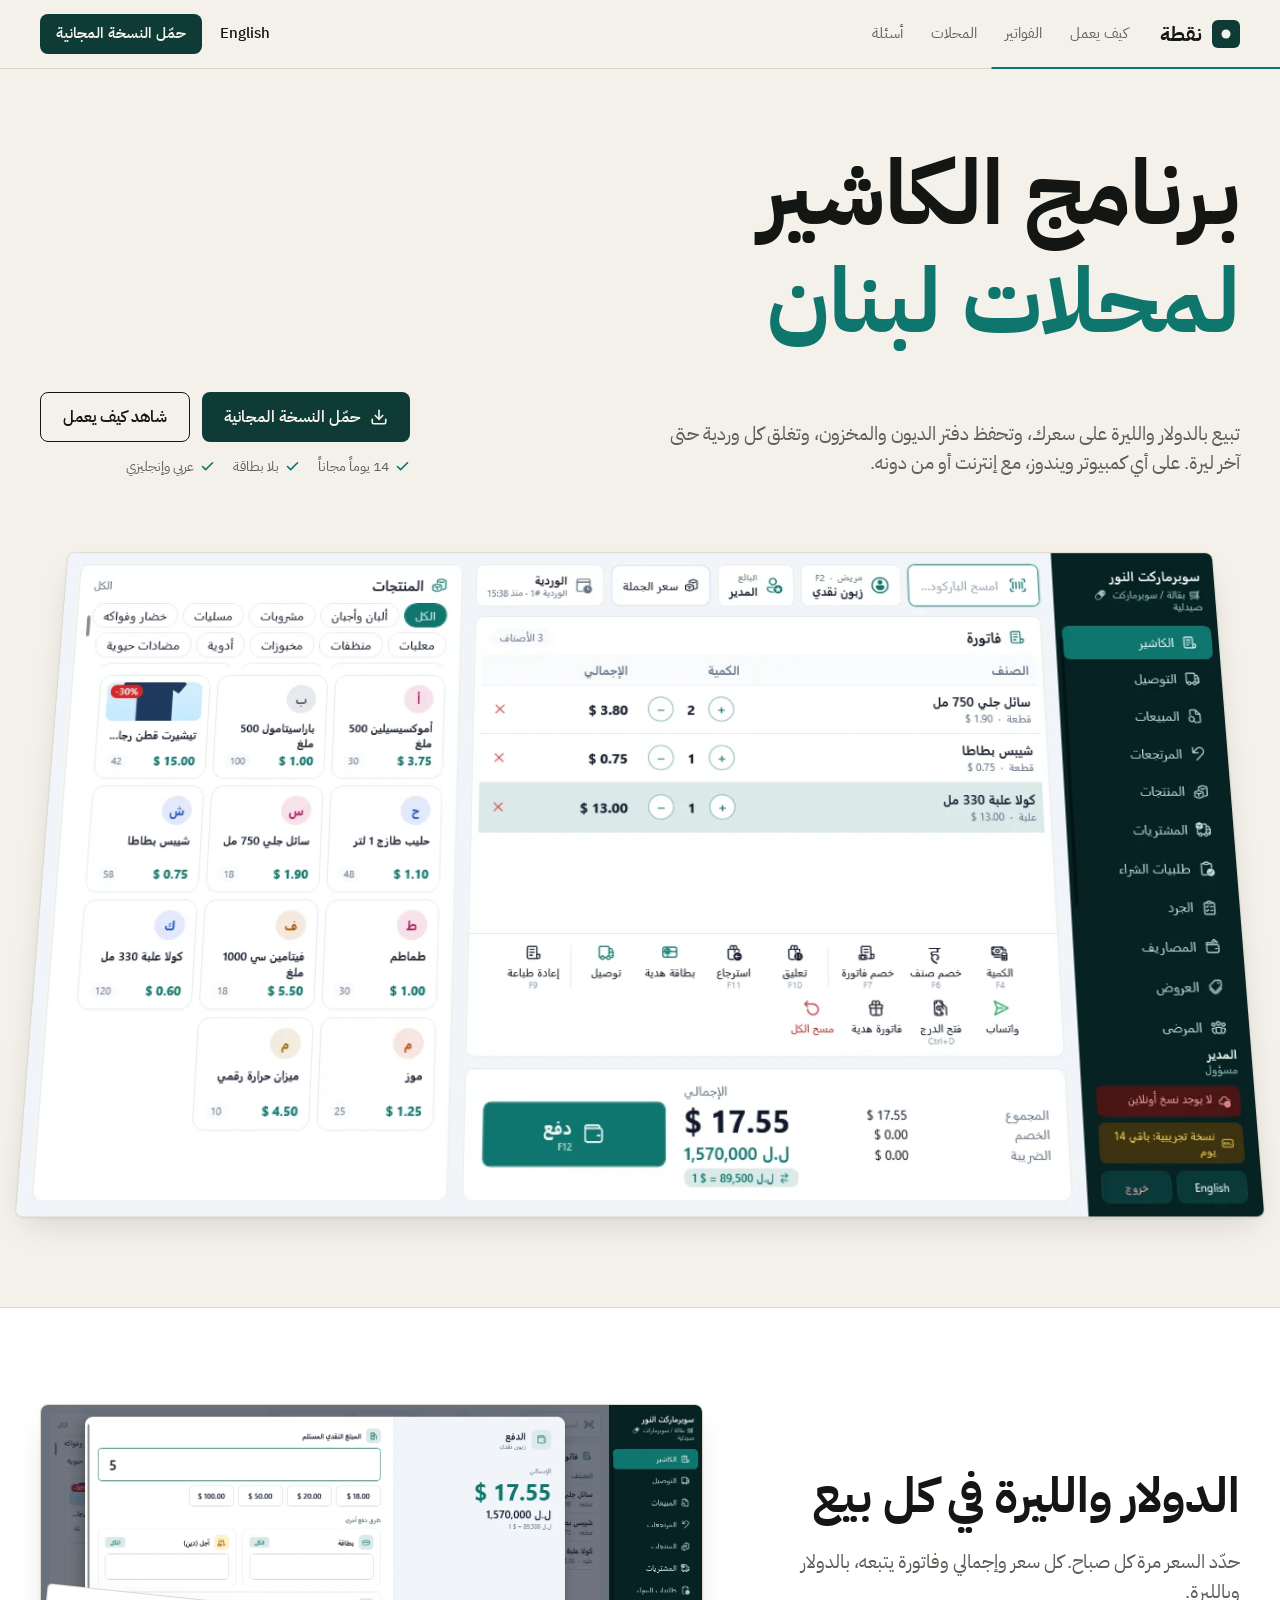
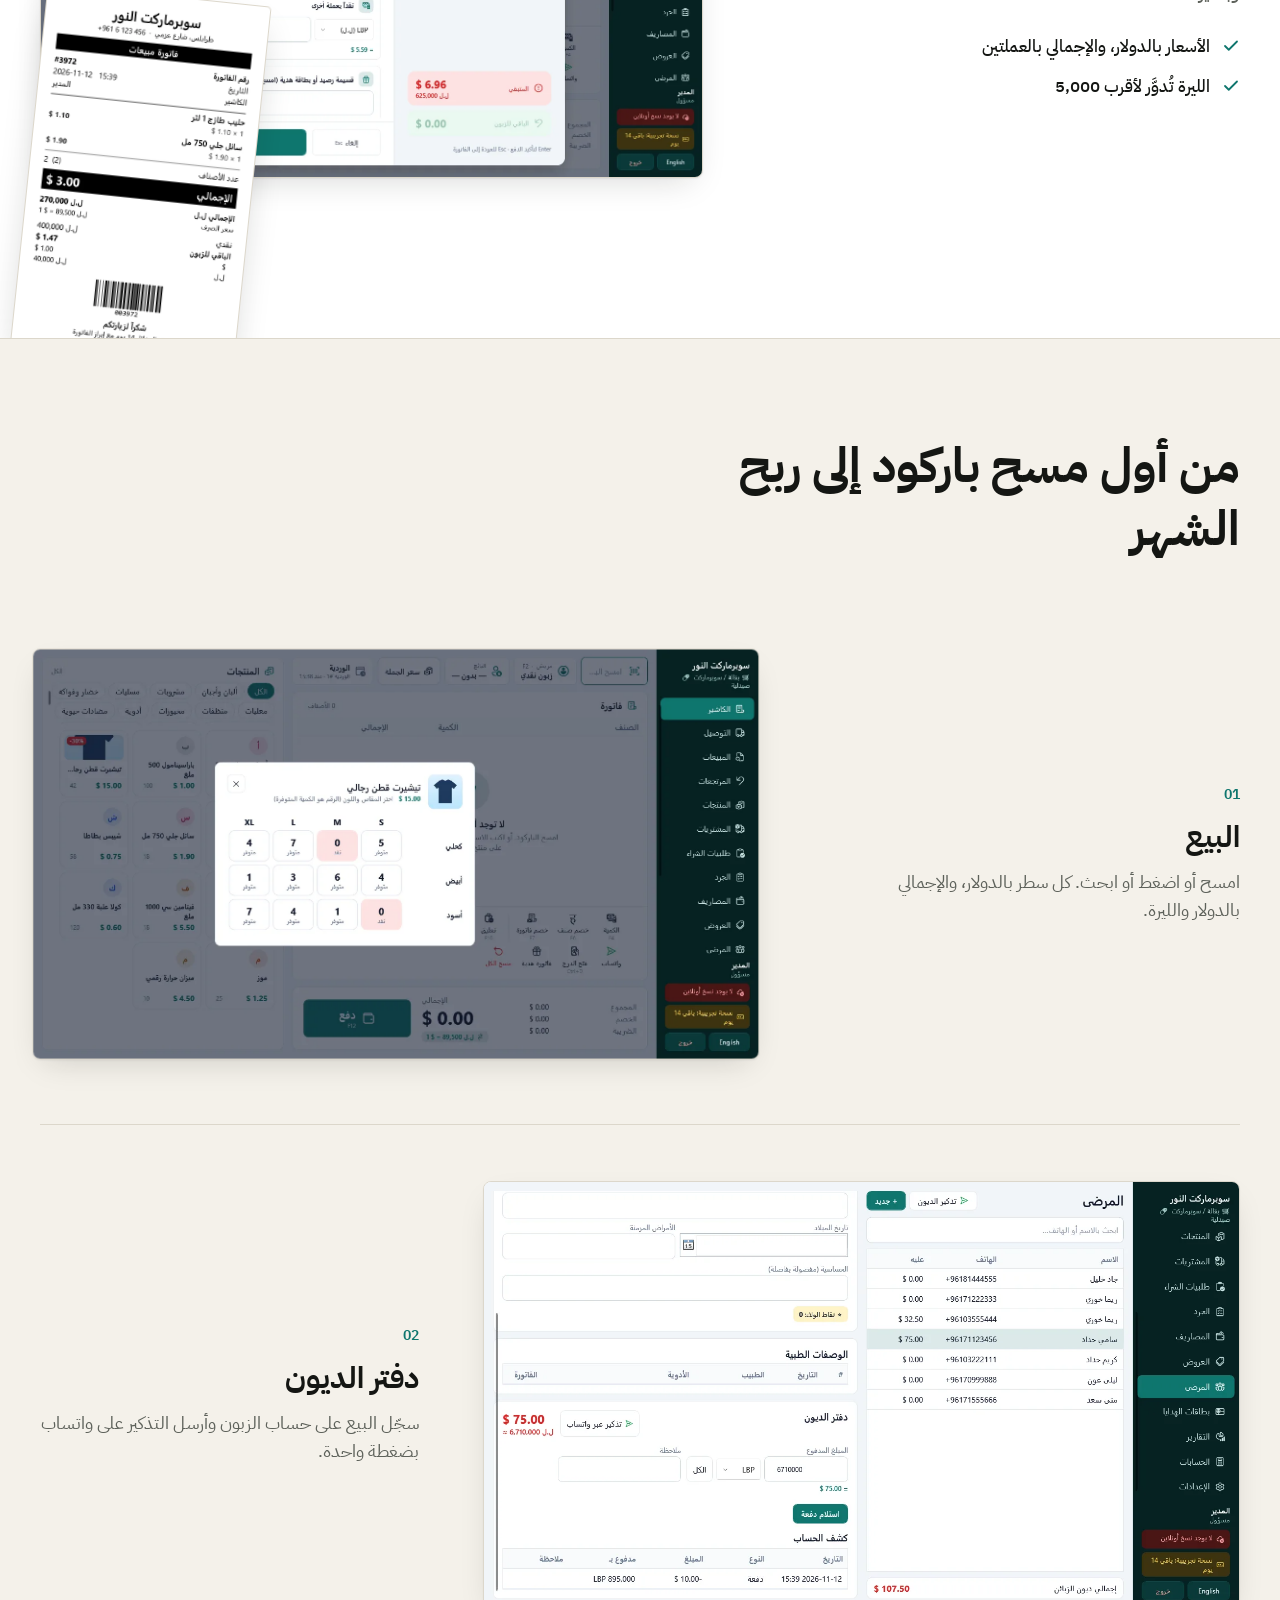
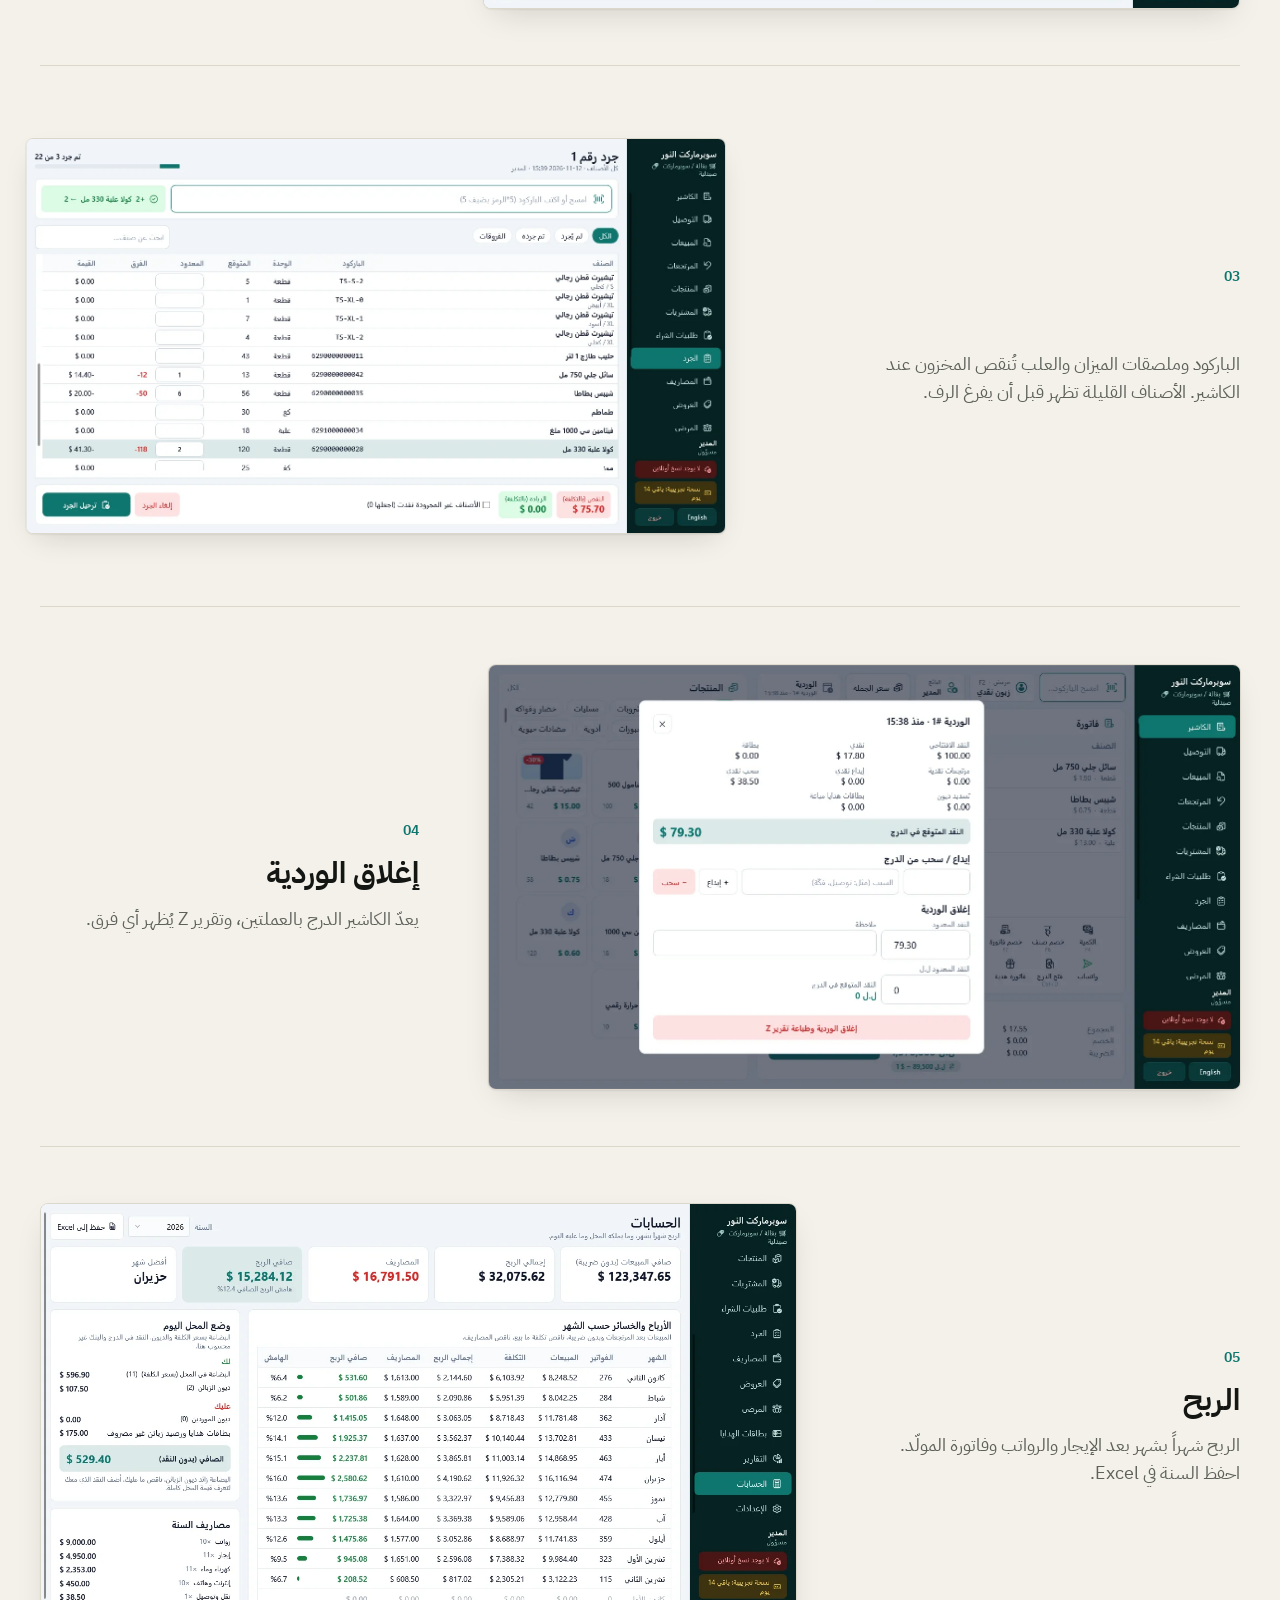
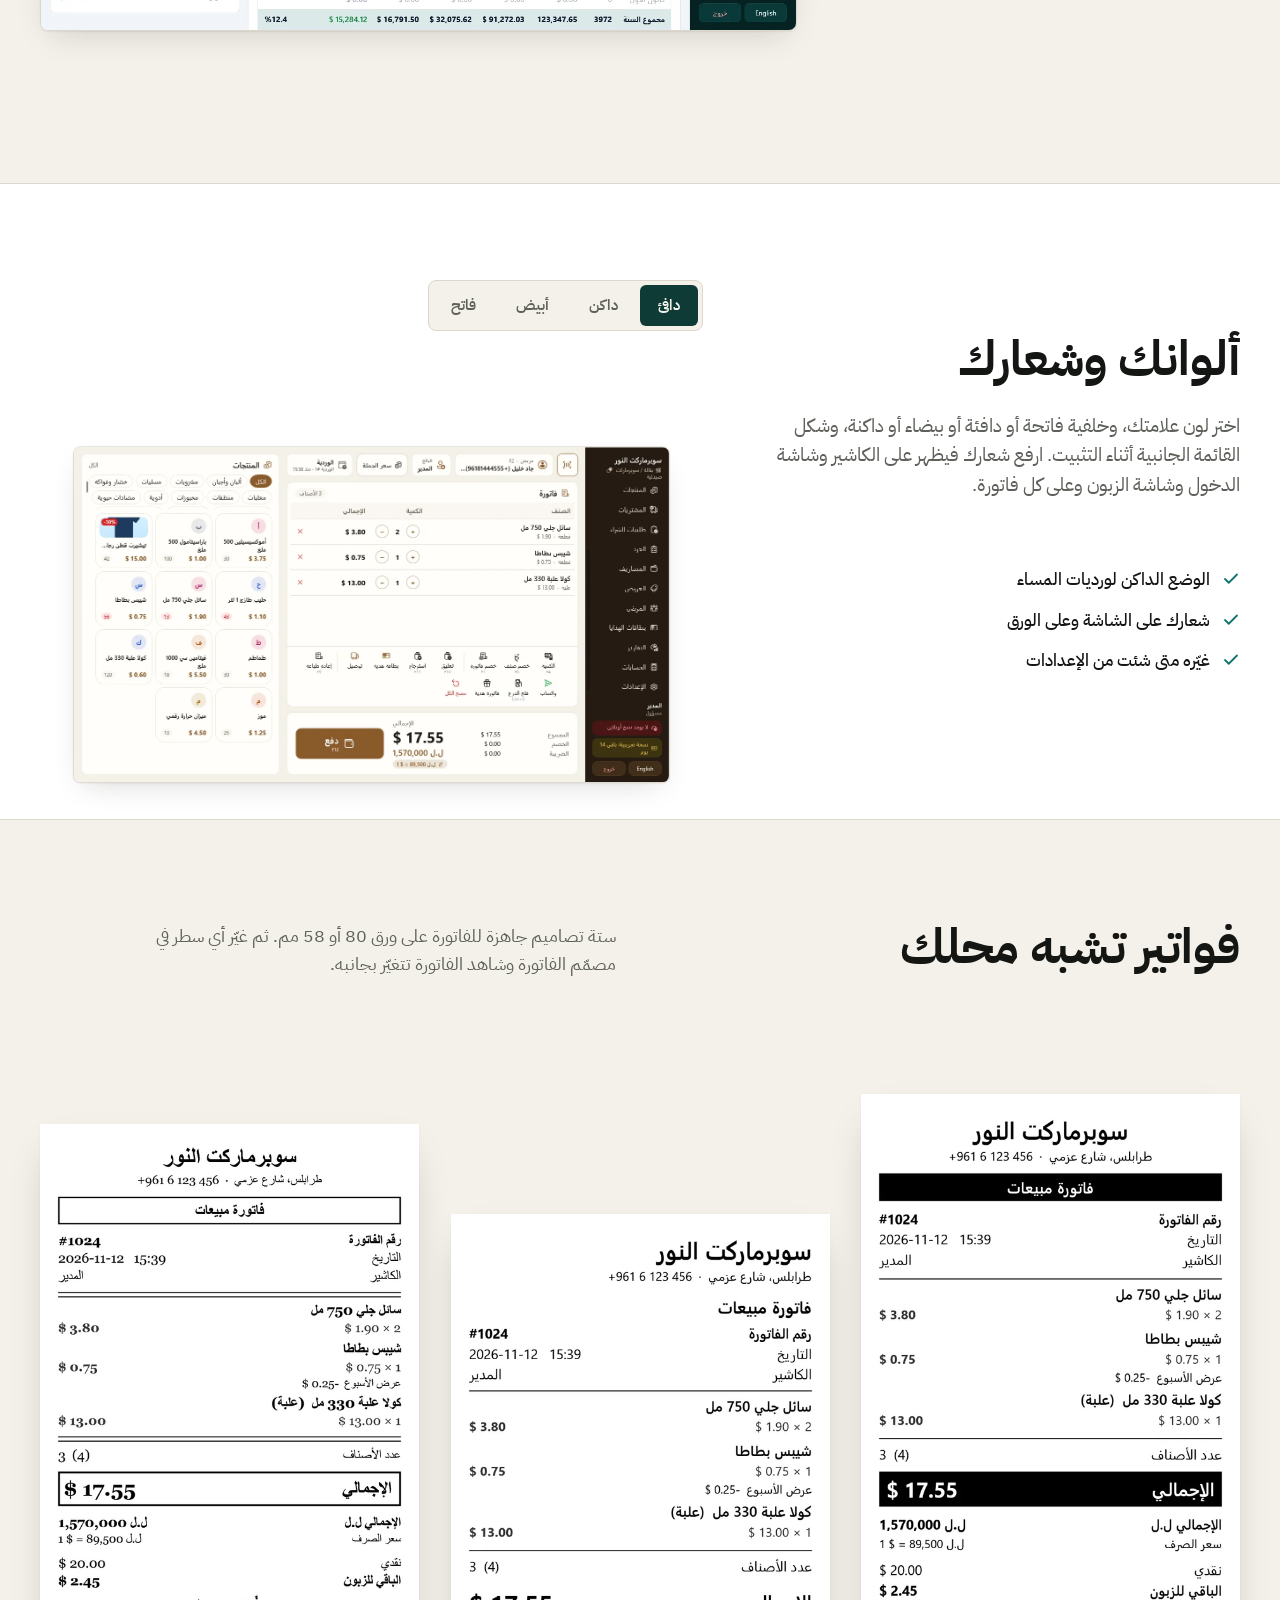
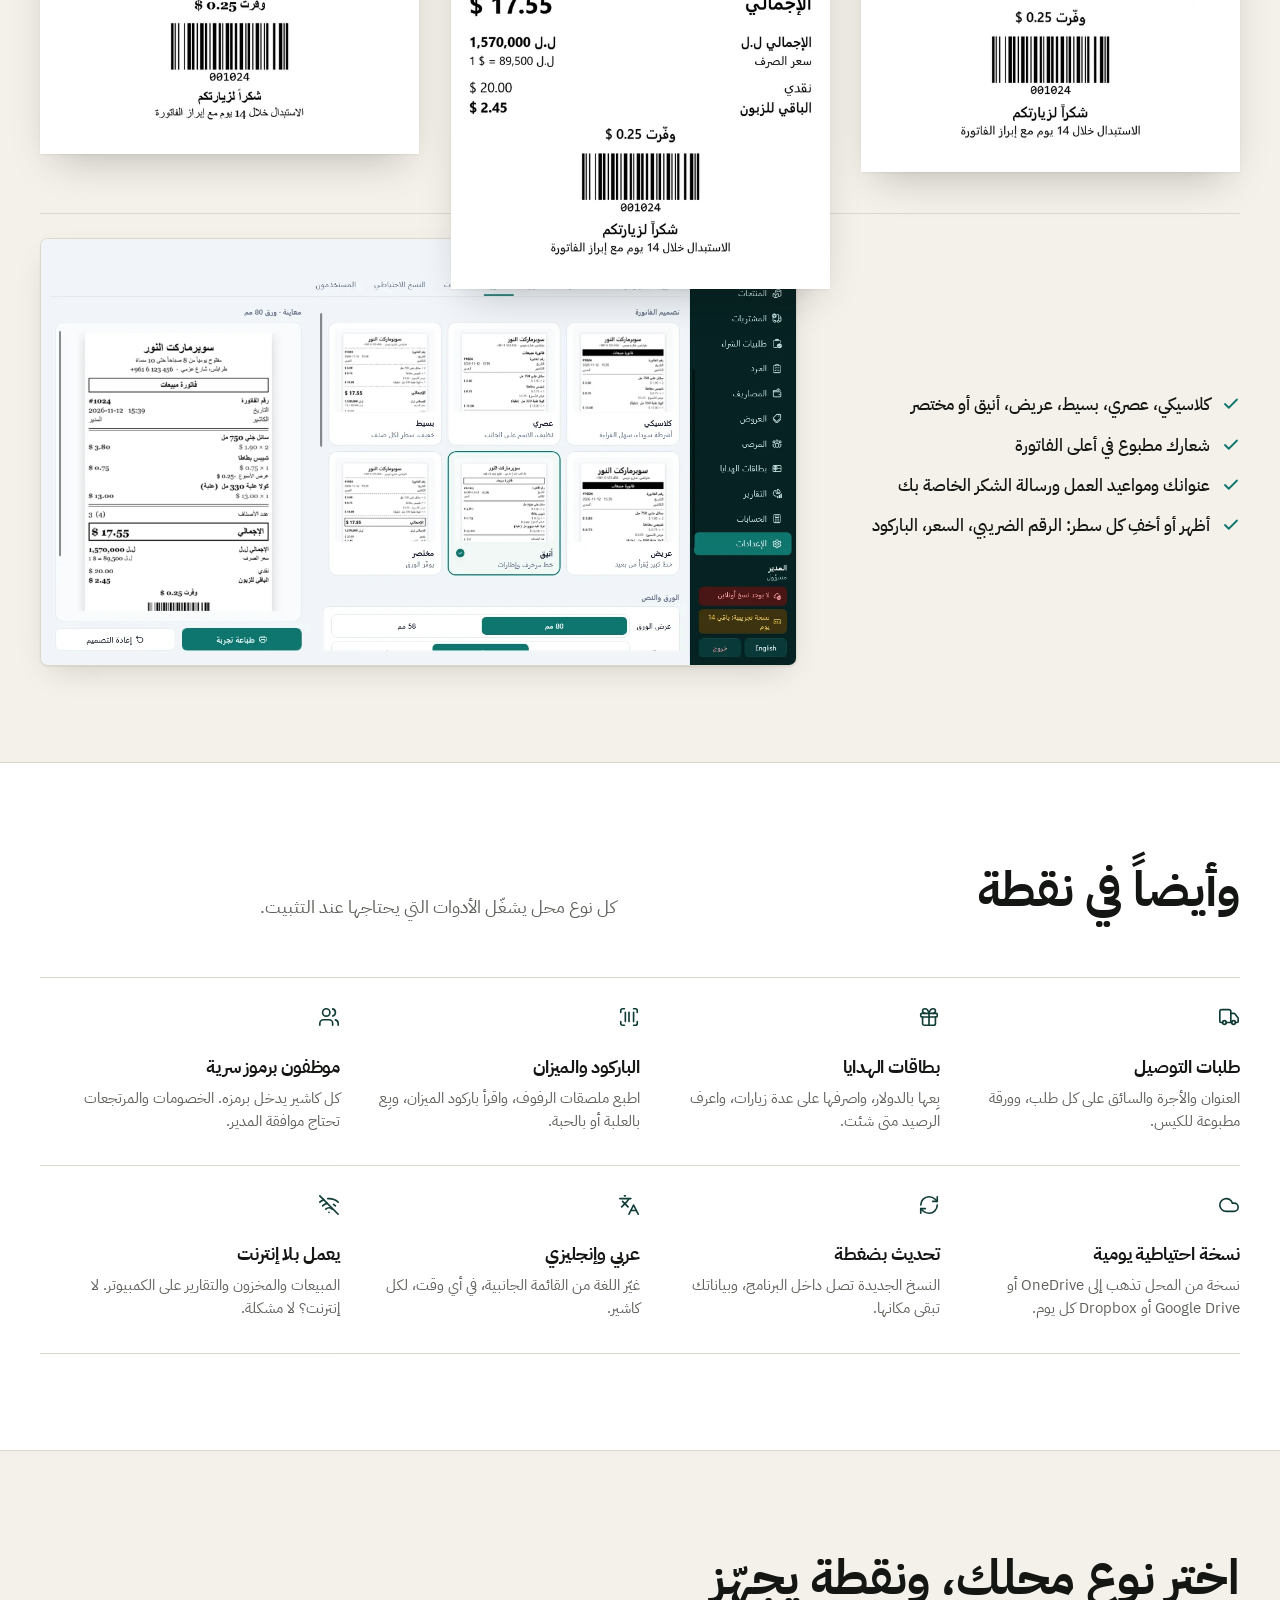
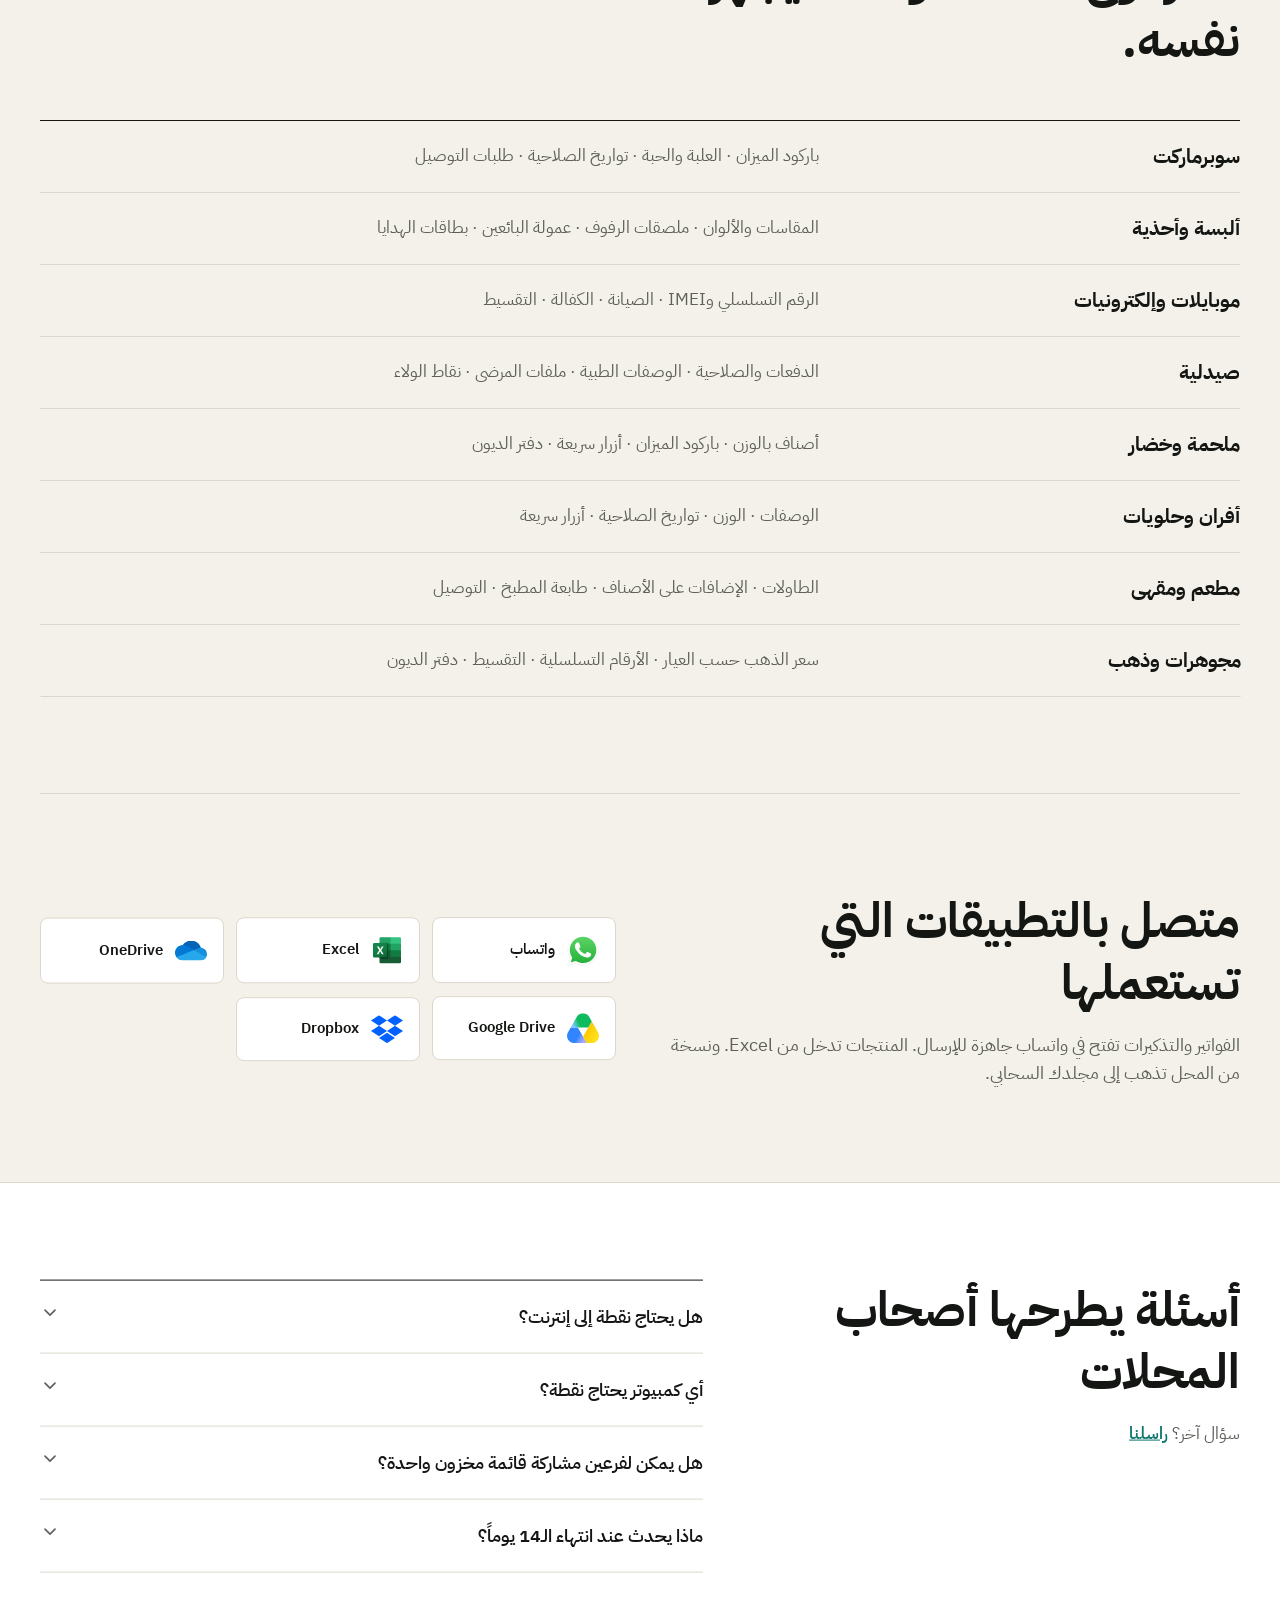
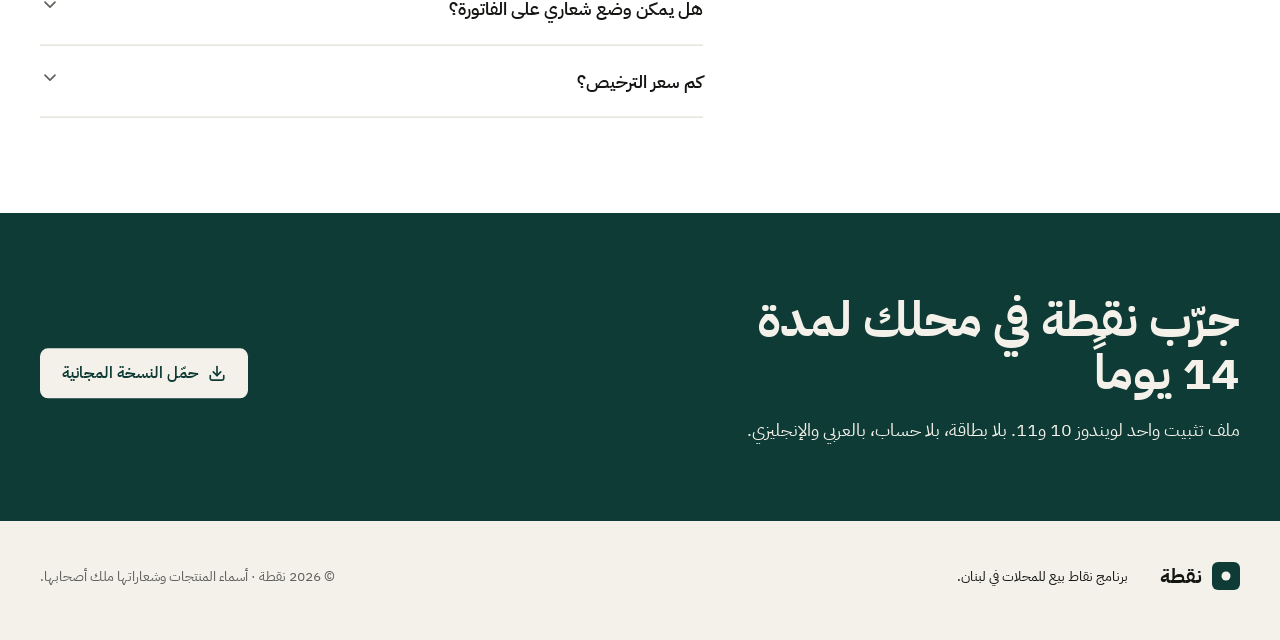
==== commit d123595d: "Nuqta website: colours, logo and receipt sections (1.0.4)" ====
--- a/ar.html
+++ b/ar.html
@@ -20,8 +20,8 @@
 <link rel="preconnect" href="https://fonts.googleapis.com">
 <link rel="preconnect" href="https://fonts.gstatic.com" crossorigin>
 <link href="https://fonts.googleapis.com/css2?family=Archivo:wght@400..800&family=IBM+Plex+Sans+Arabic:wght@400;500;600;700&display=swap" rel="stylesheet">
-  <script type="module" crossorigin src="./assets/main-Pot8sFCz.js"></script>
-  <link rel="stylesheet" crossorigin href="./assets/main-D1OL4215.css">
+  <script type="module" crossorigin src="./assets/main-Ci-GGpkM.js"></script>
+  <link rel="stylesheet" crossorigin href="./assets/main-Cja3eghI.css">
 </head>
-<body><div id="root"><link rel="preload" as="image" href="screens/ar/till.webp"/><a class="skip" href="#main">انتقل إلى المحتوى</a><header class="top"><div class="wrap top__bar"><a class="logo" href="#top" aria-label="نقطة"><svg class="mark" viewBox="0 0 28 28" width="28" height="28" aria-hidden="true"><rect width="28" height="28" rx="6" fill="currentColor"></rect><circle cx="14" cy="14" r="4.5" fill="#f4f1ea"></circle></svg><span>نقطة</span></a><nav class="top__links" aria-label="Main"><a href="#story">كيف يعمل</a><a href="#features">الميزات</a><a href="#shops">المحلات</a><a href="#faq">أسئلة</a></nav><div class="top__end"><a class="top__lang" href="./" lang="en" hrefLang="en">English</a><a class="btn btn--solid btn--small" href="https://github.com/Alikarakalla/nuqta-releases/releases/latest/download/Nuqta-win-Setup.exe">حمّل النسخة المجانية</a></div></div><div class="progress" aria-hidden="true" style="transform:scaleX(0)"></div></header><main id="main"><section class="hero" id="top"><div class="wrap"><h1 class="hero__h1" style="opacity:0;transform:translateY(32px)">برنامج الكاشير<!-- --> <span>لمحلات لبنان</span></h1><div class="hero__row"><p class="hero__sub" style="opacity:0;transform:translateY(32px)">تبيع بالدولار والليرة على سعرك، وتحفظ دفتر الديون والمخزون، وتغلق كل وردية حتى آخر ليرة. على أي كمبيوتر ويندوز، مع إنترنت أو من دونه.</p><div class="hero__act" style="opacity:0;transform:translateY(32px)"><div class="hero__btns"><a class="btn btn--solid" href="https://github.com/Alikarakalla/nuqta-releases/releases/latest/download/Nuqta-win-Setup.exe"><svg xmlns="http://www.w3.org/2000/svg" width="18" height="18" viewBox="0 0 24 24" fill="none" stroke="currentColor" stroke-width="2.2" stroke-linecap="round" stroke-linejoin="round" class="lucide lucide-download" aria-hidden="true"><path d="M21 15v4a2 2 0 0 1-2 2H5a2 2 0 0 1-2-2v-4"></path><polyline points="7 10 12 15 17 10"></polyline><line x1="12" x2="12" y1="15" y2="3"></line></svg><span>حمّل النسخة المجانية</span></a><a class="btn btn--line" href="#story">شاهد كيف يعمل</a></div><ul class="facts"><li><svg xmlns="http://www.w3.org/2000/svg" width="15" height="15" viewBox="0 0 24 24" fill="none" stroke="currentColor" stroke-width="2.6" stroke-linecap="round" stroke-linejoin="round" class="lucide lucide-check" aria-hidden="true"><path d="M20 6 9 17l-5-5"></path></svg>14 يوماً مجاناً</li><li><svg xmlns="http://www.w3.org/2000/svg" width="15" height="15" viewBox="0 0 24 24" fill="none" stroke="currentColor" stroke-width="2.6" stroke-linecap="round" stroke-linejoin="round" class="lucide lucide-check" aria-hidden="true"><path d="M20 6 9 17l-5-5"></path></svg>بلا بطاقة</li><li><svg xmlns="http://www.w3.org/2000/svg" width="15" height="15" viewBox="0 0 24 24" fill="none" stroke="currentColor" stroke-width="2.6" stroke-linecap="round" stroke-linejoin="round" class="lucide lucide-check" aria-hidden="true"><path d="M20 6 9 17l-5-5"></path></svg>عربي وإنجليزي</li></ul></div></div></div><div class="wrap hero__media"><div class="stage"><figure class="frame" style="transform:translateY(40px) scale(0.9) rotateX(22deg)"><img class="shot" src="screens/ar/till.webp" alt="شاشة الكاشير في نقطة: فاتورة بثلاثة أصناف، والإجمالي بالدولار والليرة، وأزرار المنتجات" width="1350" height="761" loading="eager" decoding="async"/></figure></div></div></section><section class="rate" id="rate"><div class="wrap rate__grid"><div class="rate__text"><h2 class="sec-h" style="opacity:0;transform:translateY(32px)">الدولار والليرة في كل بيع</h2><p class="lead" style="opacity:0;transform:translateY(32px)">حدّد السعر مرة كل صباح. كل سعر وإجمالي وفاتورة يتبعه، بالدولار وبالليرة.</p><ul class="ticks"><li style="opacity:0;transform:translateY(16px)"><svg xmlns="http://www.w3.org/2000/svg" width="18" height="18" viewBox="0 0 24 24" fill="none" stroke="currentColor" stroke-width="2.4" stroke-linecap="round" stroke-linejoin="round" class="lucide lucide-check" aria-hidden="true"><path d="M20 6 9 17l-5-5"></path></svg>الأسعار بالدولار، والإجمالي بالعملتين</li><li style="opacity:0;transform:translateY(16px)"><svg xmlns="http://www.w3.org/2000/svg" width="18" height="18" viewBox="0 0 24 24" fill="none" stroke="currentColor" stroke-width="2.4" stroke-linecap="round" stroke-linejoin="round" class="lucide lucide-check" aria-hidden="true"><path d="M20 6 9 17l-5-5"></path></svg>الليرة تُدوَّر لأقرب 5,000</li><li style="opacity:0;transform:translateY(16px)"><svg xmlns="http://www.w3.org/2000/svg" width="18" height="18" viewBox="0 0 24 24" fill="none" stroke="currentColor" stroke-width="2.4" stroke-linecap="round" stroke-linejoin="round" class="lucide lucide-check" aria-hidden="true"><path d="M20 6 9 17l-5-5"></path></svg>الباقي بالدولار أو بالليرة أو بالاثنين</li><li style="opacity:0;transform:translateY(16px)"><svg xmlns="http://www.w3.org/2000/svg" width="18" height="18" viewBox="0 0 24 24" fill="none" stroke="currentColor" stroke-width="2.4" stroke-linecap="round" stroke-linejoin="round" class="lucide lucide-check" aria-hidden="true"><path d="M20 6 9 17l-5-5"></path></svg>السعر مطبوع على كل فاتورة</li></ul></div><div class="rate__media"><div style="opacity:0;transform:translateY(32px)"><figure class="frame"><img class="shot" src="screens/ar/pay.webp" alt="دولار أو ليرة أو الاثنين. الليرة تُدوَّر لأقرب 5,000 والباقي يُقسم كما يطلب الزبون." width="1350" height="761" loading="lazy" decoding="async"/></figure></div><figure class="receipt" style="transform:translateY(120px) rotate(6deg)"><img class="shot" src="screens/ar/receipt.webp" alt="فاتورة مطبوعة من نقطة: الإجمالي بالدولار والليرة، مدفوعة بالليرة، والباقي بالدولار والليرة" width="560" height="953" loading="lazy" decoding="async"/></figure></div></div></section><section class="story" id="story"><div class="wrap"><h2 class="sec-h" style="opacity:0;transform:translateY(32px)">من أول مسح باركود إلى ربح الشهر</h2><article class="row"><div class="row__text"><span class="row__n num" style="opacity:0;transform:translateY(12px)">01</span><h3 style="opacity:0;transform:translateY(32px)">البيع</h3><p style="opacity:0;transform:translateY(32px)">امسح أو اضغط أو ابحث. كل سطر بالدولار، والإجمالي بالدولار والليرة.</p></div><figure class="frame" style="opacity:0.2;transform:translateX(-80px) scale(0.86)"><img class="shot" src="screens/ar/tiles.webp" alt="البيع: امسح أو اضغط أو ابحث. كل سطر بالدولار، والإجمالي بالدولار والليرة." width="1350" height="761" loading="lazy" decoding="async"/></figure></article><article class="row row--flip"><div class="row__text"><span class="row__n num" style="opacity:0;transform:translateY(12px)">02</span><h3 style="opacity:0;transform:translateY(32px)">دفتر الديون</h3><p style="opacity:0;transform:translateY(32px)">سجّل البيع على حساب الزبون وأرسل التذكير على واتساب بضغطة واحدة.</p></div><figure class="frame" style="opacity:0.2;transform:translateX(80px) scale(0.86)"><img class="shot" src="screens/ar/debt.webp" alt="دفتر الديون: سجّل البيع على حساب الزبون وأرسل التذكير على واتساب بضغطة واحدة." width="1350" height="761" loading="lazy" decoding="async"/></figure></article><article class="row"><div class="row__text"><span class="row__n num" style="opacity:0;transform:translateY(12px)">03</span><h3 style="opacity:0;transform:translateY(32px)">المخزون مع كل بيع</h3><p style="opacity:0;transform:translateY(32px)">الباركود وملصقات الميزان والعلب تُنقص المخزون عند الكاشير. الأصناف القليلة تظهر قبل أن يفرغ الرف.</p></div><figure class="frame" style="opacity:0.2;transform:translateX(-80px) scale(0.86)"><img class="shot" src="screens/ar/count.webp" alt="المخزون مع كل بيع: الباركود وملصقات الميزان والعلب تُنقص المخزون عند الكاشير. الأصناف القليلة تظهر قبل أن يفرغ الرف." width="1350" height="761" loading="lazy" decoding="async"/></figure></article><article class="row row--flip"><div class="row__text"><span class="row__n num" style="opacity:0;transform:translateY(12px)">04</span><h3 style="opacity:0;transform:translateY(32px)">إغلاق الوردية</h3><p style="opacity:0;transform:translateY(32px)">يعدّ الكاشير الدرج بالعملتين، وتقرير Z يُظهر أي فرق.</p></div><figure class="frame" style="opacity:0.2;transform:translateX(80px) scale(0.86)"><img class="shot" src="screens/ar/shift.webp" alt="إغلاق الوردية: يعدّ الكاشير الدرج بالعملتين، وتقرير Z يُظهر أي فرق." width="1350" height="761" loading="lazy" decoding="async"/></figure></article><article class="row"><div class="row__text"><span class="row__n num" style="opacity:0;transform:translateY(12px)">05</span><h3 style="opacity:0;transform:translateY(32px)">الربح</h3><p style="opacity:0;transform:translateY(32px)">الربح شهراً بشهر بعد الإيجار والرواتب وفاتورة المولّد. احفظ السنة في Excel.</p></div><figure class="frame" style="opacity:0.2;transform:translateX(-80px) scale(0.86)"><img class="shot" src="screens/ar/accounts.webp" alt="الربح: الربح شهراً بشهر بعد الإيجار والرواتب وفاتورة المولّد. احفظ السنة في Excel." width="1350" height="761" loading="lazy" decoding="async"/></figure></article></div></section><section class="more" id="features"><div class="wrap"><div class="sec-head"><h2 class="sec-h" style="opacity:0;transform:translateY(32px)">وأيضاً في نقطة</h2><p class="muted" style="opacity:0;transform:translateY(32px)">كل نوع محل يشغّل الأدوات التي يحتاجها عند التثبيت.</p></div><ul class="list"><li style="opacity:0;transform:translateY(24px)"><svg xmlns="http://www.w3.org/2000/svg" width="22" height="22" viewBox="0 0 24 24" fill="none" stroke="currentColor" stroke-width="1.8" stroke-linecap="round" stroke-linejoin="round" class="lucide lucide-truck" aria-hidden="true"><path d="M14 18V6a2 2 0 0 0-2-2H4a2 2 0 0 0-2 2v11a1 1 0 0 0 1 1h2"></path><path d="M15 18H9"></path><path d="M19 18h2a1 1 0 0 0 1-1v-3.65a1 1 0 0 0-.22-.624l-3.48-4.35A1 1 0 0 0 17.52 8H14"></path><circle cx="17" cy="18" r="2"></circle><circle cx="7" cy="18" r="2"></circle></svg><h3>طلبات التوصيل</h3><p>العنوان والأجرة والسائق على كل طلب، وورقة مطبوعة للكيس.</p></li><li style="opacity:0;transform:translateY(24px)"><svg xmlns="http://www.w3.org/2000/svg" width="22" height="22" viewBox="0 0 24 24" fill="none" stroke="currentColor" stroke-width="1.8" stroke-linecap="round" stroke-linejoin="round" class="lucide lucide-gift" aria-hidden="true"><rect x="3" y="8" width="18" height="4" rx="1"></rect><path d="M12 8v13"></path><path d="M19 12v7a2 2 0 0 1-2 2H7a2 2 0 0 1-2-2v-7"></path><path d="M7.5 8a2.5 2.5 0 0 1 0-5A4.8 8 0 0 1 12 8a4.8 8 0 0 1 4.5-5 2.5 2.5 0 0 1 0 5"></path></svg><h3>بطاقات الهدايا</h3><p>بِعها بالدولار، واصرفها على عدة زيارات، واعرف الرصيد متى شئت.</p></li><li style="opacity:0;transform:translateY(24px)"><svg xmlns="http://www.w3.org/2000/svg" width="22" height="22" viewBox="0 0 24 24" fill="none" stroke="currentColor" stroke-width="1.8" stroke-linecap="round" stroke-linejoin="round" class="lucide lucide-scan-barcode" aria-hidden="true"><path d="M3 7V5a2 2 0 0 1 2-2h2"></path><path d="M17 3h2a2 2 0 0 1 2 2v2"></path><path d="M21 17v2a2 2 0 0 1-2 2h-2"></path><path d="M7 21H5a2 2 0 0 1-2-2v-2"></path><path d="M8 7v10"></path><path d="M12 7v10"></path><path d="M17 7v10"></path></svg><h3>الباركود والميزان</h3><p>اطبع ملصقات الرفوف، واقرأ باركود الميزان، وبِع بالعلبة أو بالحبة.</p></li><li style="opacity:0;transform:translateY(24px)"><svg xmlns="http://www.w3.org/2000/svg" width="22" height="22" viewBox="0 0 24 24" fill="none" stroke="currentColor" stroke-width="1.8" stroke-linecap="round" stroke-linejoin="round" class="lucide lucide-users" aria-hidden="true"><path d="M16 21v-2a4 4 0 0 0-4-4H6a4 4 0 0 0-4 4v2"></path><circle cx="9" cy="7" r="4"></circle><path d="M22 21v-2a4 4 0 0 0-3-3.87"></path><path d="M16 3.13a4 4 0 0 1 0 7.75"></path></svg><h3>موظفون برموز سرية</h3><p>كل كاشير يدخل برمزه. الخصومات والمرتجعات تحتاج موافقة المدير.</p></li><li style="opacity:0;transform:translateY(24px)"><svg xmlns="http://www.w3.org/2000/svg" width="22" height="22" viewBox="0 0 24 24" fill="none" stroke="currentColor" stroke-width="1.8" stroke-linecap="round" stroke-linejoin="round" class="lucide lucide-cloud" aria-hidden="true"><path d="M17.5 19H9a7 7 0 1 1 6.71-9h1.79a4.5 4.5 0 1 1 0 9Z"></path></svg><h3>نسخة احتياطية يومية</h3><p>نسخة من المحل تذهب إلى OneDrive أو Google Drive أو Dropbox كل يوم.</p></li><li style="opacity:0;transform:translateY(24px)"><svg xmlns="http://www.w3.org/2000/svg" width="22" height="22" viewBox="0 0 24 24" fill="none" stroke="currentColor" stroke-width="1.8" stroke-linecap="round" stroke-linejoin="round" class="lucide lucide-refresh-cw" aria-hidden="true"><path d="M3 12a9 9 0 0 1 9-9 9.75 9.75 0 0 1 6.74 2.74L21 8"></path><path d="M21 3v5h-5"></path><path d="M21 12a9 9 0 0 1-9 9 9.75 9.75 0 0 1-6.74-2.74L3 16"></path><path d="M8 16H3v5"></path></svg><h3>تحديث بضغطة</h3><p>النسخ الجديدة تصل داخل البرنامج، وبياناتك تبقى مكانها.</p></li><li style="opacity:0;transform:translateY(24px)"><svg xmlns="http://www.w3.org/2000/svg" width="22" height="22" viewBox="0 0 24 24" fill="none" stroke="currentColor" stroke-width="1.8" stroke-linecap="round" stroke-linejoin="round" class="lucide lucide-languages" aria-hidden="true"><path d="m5 8 6 6"></path><path d="m4 14 6-6 2-3"></path><path d="M2 5h12"></path><path d="M7 2h1"></path><path d="m22 22-5-10-5 10"></path><path d="M14 18h6"></path></svg><h3>عربي وإنجليزي</h3><p>غيّر اللغة من القائمة الجانبية، في أي وقت، لكل كاشير.</p></li><li style="opacity:0;transform:translateY(24px)"><svg xmlns="http://www.w3.org/2000/svg" width="22" height="22" viewBox="0 0 24 24" fill="none" stroke="currentColor" stroke-width="1.8" stroke-linecap="round" stroke-linejoin="round" class="lucide lucide-wifi-off" aria-hidden="true"><path d="M12 20h.01"></path><path d="M8.5 16.429a5 5 0 0 1 7 0"></path><path d="M5 12.859a10 10 0 0 1 5.17-2.69"></path><path d="M19 12.859a10 10 0 0 0-2.007-1.523"></path><path d="M2 8.82a15 15 0 0 1 4.177-2.643"></path><path d="M22 8.82a15 15 0 0 0-11.288-3.764"></path><path d="m2 2 20 20"></path></svg><h3>يعمل بلا إنترنت</h3><p>المبيعات والمخزون والتقارير على الكمبيوتر. لا إنترنت؟ لا مشكلة.</p></li></ul></div></section><section class="shops" id="shops"><div class="wrap"><h2 class="sec-h" style="opacity:0;transform:translateY(32px)">اختر نوع محلك، ونقطة يجهّز نفسه.</h2><dl class="table"><div class="table__row" style="opacity:0;transform:translateX(40px)"><dt>سوبرماركت</dt><dd>باركود الميزان · العلبة والحبة · تواريخ الصلاحية · طلبات التوصيل</dd></div><div class="table__row" style="opacity:0;transform:translateX(40px)"><dt>ألبسة وأحذية</dt><dd>المقاسات والألوان · ملصقات الرفوف · عمولة البائعين · بطاقات الهدايا</dd></div><div class="table__row" style="opacity:0;transform:translateX(40px)"><dt>موبايلات وإلكترونيات</dt><dd>الرقم التسلسلي وIMEI · الصيانة · الكفالة · التقسيط</dd></div><div class="table__row" style="opacity:0;transform:translateX(40px)"><dt>صيدلية</dt><dd>الدفعات والصلاحية · الوصفات الطبية · ملفات المرضى · نقاط الولاء</dd></div><div class="table__row" style="opacity:0;transform:translateX(40px)"><dt>ملحمة وخضار</dt><dd>أصناف بالوزن · باركود الميزان · أزرار سريعة · دفتر الديون</dd></div><div class="table__row" style="opacity:0;transform:translateX(40px)"><dt>أفران وحلويات</dt><dd>الوصفات · الوزن · تواريخ الصلاحية · أزرار سريعة</dd></div><div class="table__row" style="opacity:0;transform:translateX(40px)"><dt>مطعم ومقهى</dt><dd>الطاولات · الإضافات على الأصناف · طابعة المطبخ · التوصيل</dd></div><div class="table__row" style="opacity:0;transform:translateX(40px)"><dt>مجوهرات وذهب</dt><dd>سعر الذهب حسب العيار · الأرقام التسلسلية · التقسيط · دفتر الديون</dd></div></dl></div></section><section class="tools"><div class="wrap tools__grid"><div><h2 class="sec-h" style="opacity:0;transform:translateY(32px)">متصل بالتطبيقات التي تستعملها</h2><p class="muted" style="opacity:0;transform:translateY(32px)">الفواتير والتذكيرات تفتح في واتساب جاهزة للإرسال. المنتجات تدخل من Excel. ونسخة من المحل تذهب إلى مجلدك السحابي.</p></div><ul class="apps"><li style="opacity:0;transform:translateY(20px)"><img src="icons/whatsapp-icon.svg" alt="" width="32" height="32" loading="lazy"/><span>واتساب</span></li><li style="opacity:0;transform:translateY(20px)"><img src="icons/xlsx.svg" alt="" width="32" height="32" loading="lazy"/><span>Excel</span></li><li style="opacity:0;transform:translateY(20px)"><img src="icons/microsoft-onedrive.svg" alt="" width="32" height="32" loading="lazy"/><span>OneDrive</span></li><li style="opacity:0;transform:translateY(20px)"><img src="icons/google-drive.svg" alt="" width="32" height="32" loading="lazy"/><span>Google Drive</span></li><li style="opacity:0;transform:translateY(20px)"><img src="icons/dropbox.svg" alt="" width="32" height="32" loading="lazy"/><span>Dropbox</span></li></ul></div></section><section class="faq" id="faq"><div class="wrap faq__grid"><div><h2 class="sec-h" style="opacity:0;transform:translateY(32px)">أسئلة يطرحها أصحاب المحلات</h2><p class="muted" style="opacity:0;transform:translateY(32px)">سؤال آخر؟<!-- --> <a href="mailto:hello@nuqta.example">راسلنا</a></p></div><div class="faq__list" style="opacity:0;transform:translateY(32px)"><details><summary><span>هل يحتاج نقطة إلى إنترنت؟</span><svg xmlns="http://www.w3.org/2000/svg" width="20" height="20" viewBox="0 0 24 24" fill="none" stroke="currentColor" stroke-width="2" stroke-linecap="round" stroke-linejoin="round" class="lucide lucide-chevron-down" aria-hidden="true"><path d="m6 9 6 6 6-6"></path></svg></summary><p>لا. المبيعات والمخزون والتقارير تعمل على الكمبيوتر. الإنترنت فقط للتحديثات وللنسخة اليومية إلى مجلدك السحابي.</p></details><details><summary><span>أي كمبيوتر يحتاج نقطة؟</span><svg xmlns="http://www.w3.org/2000/svg" width="20" height="20" viewBox="0 0 24 24" fill="none" stroke="currentColor" stroke-width="2" stroke-linecap="round" stroke-linejoin="round" class="lucide lucide-chevron-down" aria-hidden="true"><path d="m6 9 6 6 6-6"></path></svg></summary><p>كمبيوتر ويندوز 10 أو 11 بنظام 64 بت. أي طابعة فواتير أو قارئ باركود أو درج نقود يعمل مع ويندوز يعمل مع نقطة.</p></details><details><summary><span>هل يمكن لفرعين مشاركة قائمة مخزون واحدة؟</span><svg xmlns="http://www.w3.org/2000/svg" width="20" height="20" viewBox="0 0 24 24" fill="none" stroke="currentColor" stroke-width="2" stroke-linecap="round" stroke-linejoin="round" class="lucide lucide-chevron-down" aria-hidden="true"><path d="m6 9 6 6 6-6"></path></svg></summary><p>ليس بعد. كل محل يشغّل نسخته الخاصة من نقطة على كمبيوتره.</p></details><details><summary><span>ماذا يحدث عند انتهاء الـ14 يوماً؟</span><svg xmlns="http://www.w3.org/2000/svg" width="20" height="20" viewBox="0 0 24 24" fill="none" stroke="currentColor" stroke-width="2" stroke-linecap="round" stroke-linejoin="round" class="lucide lucide-chevron-down" aria-hidden="true"><path d="m6 9 6 6 6-6"></path></svg></summary><p>يتوقف البيع حتى تضيف مفتاح الترخيص. منتجاتك وزبائنك وتقاريرك ونسخك الاحتياطية تبقى وتفتح.</p></details><details><summary><span>كم سعر الترخيص؟</span><svg xmlns="http://www.w3.org/2000/svg" width="20" height="20" viewBox="0 0 24 24" fill="none" stroke="currentColor" stroke-width="2" stroke-linecap="round" stroke-linejoin="round" class="lucide lucide-chevron-down" aria-hidden="true"><path d="m6 9 6 6 6-6"></path></svg></summary><p>راسلنا بنوع محلك وعدد أجهزة الكمبيوتر التي تبيع منها، ونرد عليك بالسعر.</p></details></div></div></section></main><section class="close"><div class="wrap close__in"><div><h2 style="opacity:0;transform:translateY(32px)">جرّب نقطة في محلك لمدة 14 يوماً</h2><p style="opacity:0;transform:translateY(32px)">ملف تثبيت واحد لويندوز 10 و11. بلا بطاقة، بلا حساب، بالعربي والإنجليزي.</p></div><div style="opacity:0;transform:translateY(32px)"><a class="btn btn--light" href="https://github.com/Alikarakalla/nuqta-releases/releases/latest/download/Nuqta-win-Setup.exe"><svg xmlns="http://www.w3.org/2000/svg" width="18" height="18" viewBox="0 0 24 24" fill="none" stroke="currentColor" stroke-width="2.2" stroke-linecap="round" stroke-linejoin="round" class="lucide lucide-download" aria-hidden="true"><path d="M21 15v4a2 2 0 0 1-2 2H5a2 2 0 0 1-2-2v-4"></path><polyline points="7 10 12 15 17 10"></polyline><line x1="12" x2="12" y1="15" y2="3"></line></svg><span>حمّل النسخة المجانية</span></a></div></div></section><footer class="foot"><div class="wrap foot__in"><a class="logo" href="#top" aria-label="نقطة"><svg class="mark" viewBox="0 0 28 28" width="28" height="28" aria-hidden="true"><rect width="28" height="28" rx="6" fill="currentColor"></rect><circle cx="14" cy="14" r="4.5" fill="#f4f1ea"></circle></svg><span>نقطة</span></a><p>برنامج نقاط بيع للمحلات في لبنان.</p><p class="muted">© 2026 نقطة<!-- --> · <!-- -->أسماء المنتجات وشعاراتها ملك أصحابها.</p></div></footer></div></body>
+<body><div id="root"><link rel="preload" as="image" href="screens/ar/till.webp"/><link rel="preload" as="image" href="screens/ar/look-warm.webp"/><a class="skip" href="#main">انتقل إلى المحتوى</a><header class="top"><div class="wrap top__bar"><a class="logo" href="#top" aria-label="نقطة"><svg class="mark" viewBox="0 0 28 28" width="28" height="28" aria-hidden="true"><rect width="28" height="28" rx="6" fill="currentColor"></rect><circle cx="14" cy="14" r="4.5" fill="#f4f1ea"></circle></svg><span>نقطة</span></a><nav class="top__links" aria-label="Main"><a href="#story">كيف يعمل</a><a href="#receipts">الفواتير</a><a href="#shops">المحلات</a><a href="#faq">أسئلة</a></nav><div class="top__end"><a class="top__lang" href="./" lang="en" hrefLang="en">English</a><a class="btn btn--solid btn--small" href="https://github.com/Alikarakalla/nuqta-releases/releases/latest/download/Nuqta-win-Setup.exe">حمّل النسخة المجانية</a></div></div><div class="progress" aria-hidden="true" style="transform:scaleX(0)"></div></header><main id="main"><section class="hero" id="top"><div class="wrap"><h1 class="hero__h1" style="opacity:0;transform:translateY(32px)">برنامج الكاشير<!-- --> <span>لمحلات لبنان</span></h1><div class="hero__row"><p class="hero__sub" style="opacity:0;transform:translateY(32px)">تبيع بالدولار والليرة على سعرك، وتحفظ دفتر الديون والمخزون، وتغلق كل وردية حتى آخر ليرة. على أي كمبيوتر ويندوز، مع إنترنت أو من دونه.</p><div class="hero__act" style="opacity:0;transform:translateY(32px)"><div class="hero__btns"><a class="btn btn--solid" href="https://github.com/Alikarakalla/nuqta-releases/releases/latest/download/Nuqta-win-Setup.exe"><svg xmlns="http://www.w3.org/2000/svg" width="18" height="18" viewBox="0 0 24 24" fill="none" stroke="currentColor" stroke-width="2.2" stroke-linecap="round" stroke-linejoin="round" class="lucide lucide-download" aria-hidden="true"><path d="M21 15v4a2 2 0 0 1-2 2H5a2 2 0 0 1-2-2v-4"></path><polyline points="7 10 12 15 17 10"></polyline><line x1="12" x2="12" y1="15" y2="3"></line></svg><span>حمّل النسخة المجانية</span></a><a class="btn btn--line" href="#story">شاهد كيف يعمل</a></div><ul class="facts"><li><svg xmlns="http://www.w3.org/2000/svg" width="15" height="15" viewBox="0 0 24 24" fill="none" stroke="currentColor" stroke-width="2.6" stroke-linecap="round" stroke-linejoin="round" class="lucide lucide-check" aria-hidden="true"><path d="M20 6 9 17l-5-5"></path></svg>14 يوماً مجاناً</li><li><svg xmlns="http://www.w3.org/2000/svg" width="15" height="15" viewBox="0 0 24 24" fill="none" stroke="currentColor" stroke-width="2.6" stroke-linecap="round" stroke-linejoin="round" class="lucide lucide-check" aria-hidden="true"><path d="M20 6 9 17l-5-5"></path></svg>بلا بطاقة</li><li><svg xmlns="http://www.w3.org/2000/svg" width="15" height="15" viewBox="0 0 24 24" fill="none" stroke="currentColor" stroke-width="2.6" stroke-linecap="round" stroke-linejoin="round" class="lucide lucide-check" aria-hidden="true"><path d="M20 6 9 17l-5-5"></path></svg>عربي وإنجليزي</li></ul></div></div></div><div class="wrap hero__media"><div class="stage"><figure class="frame" style="transform:translateY(40px) scale(0.9) rotateX(22deg)"><img class="shot" src="screens/ar/till.webp" alt="شاشة الكاشير في نقطة: فاتورة بثلاثة أصناف، والإجمالي بالدولار والليرة، وأزرار المنتجات" width="1350" height="761" loading="eager" decoding="async"/></figure></div></div></section><section class="rate" id="rate"><div class="wrap rate__grid"><div class="rate__text"><h2 class="sec-h" style="opacity:0;transform:translateY(32px)">الدولار والليرة في كل بيع</h2><p class="lead" style="opacity:0;transform:translateY(32px)">حدّد السعر مرة كل صباح. كل سعر وإجمالي وفاتورة يتبعه، بالدولار وبالليرة.</p><ul class="ticks"><li style="opacity:0;transform:translateY(16px)"><svg xmlns="http://www.w3.org/2000/svg" width="18" height="18" viewBox="0 0 24 24" fill="none" stroke="currentColor" stroke-width="2.4" stroke-linecap="round" stroke-linejoin="round" class="lucide lucide-check" aria-hidden="true"><path d="M20 6 9 17l-5-5"></path></svg>الأسعار بالدولار، والإجمالي بالعملتين</li><li style="opacity:0;transform:translateY(16px)"><svg xmlns="http://www.w3.org/2000/svg" width="18" height="18" viewBox="0 0 24 24" fill="none" stroke="currentColor" stroke-width="2.4" stroke-linecap="round" stroke-linejoin="round" class="lucide lucide-check" aria-hidden="true"><path d="M20 6 9 17l-5-5"></path></svg>الليرة تُدوَّر لأقرب 5,000</li><li style="opacity:0;transform:translateY(16px)"><svg xmlns="http://www.w3.org/2000/svg" width="18" height="18" viewBox="0 0 24 24" fill="none" stroke="currentColor" stroke-width="2.4" stroke-linecap="round" stroke-linejoin="round" class="lucide lucide-check" aria-hidden="true"><path d="M20 6 9 17l-5-5"></path></svg>الباقي بالدولار أو بالليرة أو بالاثنين</li><li style="opacity:0;transform:translateY(16px)"><svg xmlns="http://www.w3.org/2000/svg" width="18" height="18" viewBox="0 0 24 24" fill="none" stroke="currentColor" stroke-width="2.4" stroke-linecap="round" stroke-linejoin="round" class="lucide lucide-check" aria-hidden="true"><path d="M20 6 9 17l-5-5"></path></svg>السعر مطبوع على كل فاتورة</li></ul></div><div class="rate__media"><div style="opacity:0;transform:translateY(32px)"><figure class="frame"><img class="shot" src="screens/ar/pay.webp" alt="دولار أو ليرة أو الاثنين. الليرة تُدوَّر لأقرب 5,000 والباقي يُقسم كما يطلب الزبون." width="1350" height="761" loading="lazy" decoding="async"/></figure></div><figure class="receipt" style="transform:translateY(120px) rotate(6deg)"><img class="shot" src="screens/ar/receipt.webp" alt="فاتورة مطبوعة من نقطة: الإجمالي بالدولار والليرة، مدفوعة بالليرة، والباقي بالدولار والليرة" width="560" height="953" loading="lazy" decoding="async"/></figure></div></div></section><section class="story" id="story"><div class="wrap"><h2 class="sec-h" style="opacity:0;transform:translateY(32px)">من أول مسح باركود إلى ربح الشهر</h2><article class="row"><div class="row__text"><span class="row__n num" style="opacity:0;transform:translateY(12px)">01</span><h3 style="opacity:0;transform:translateY(32px)">البيع</h3><p style="opacity:0;transform:translateY(32px)">امسح أو اضغط أو ابحث. كل سطر بالدولار، والإجمالي بالدولار والليرة.</p></div><figure class="frame" style="opacity:0.2;transform:translateX(-80px) scale(0.86)"><img class="shot" src="screens/ar/tiles.webp" alt="البيع: امسح أو اضغط أو ابحث. كل سطر بالدولار، والإجمالي بالدولار والليرة." width="1350" height="761" loading="lazy" decoding="async"/></figure></article><article class="row row--flip"><div class="row__text"><span class="row__n num" style="opacity:0;transform:translateY(12px)">02</span><h3 style="opacity:0;transform:translateY(32px)">دفتر الديون</h3><p style="opacity:0;transform:translateY(32px)">سجّل البيع على حساب الزبون وأرسل التذكير على واتساب بضغطة واحدة.</p></div><figure class="frame" style="opacity:0.2;transform:translateX(80px) scale(0.86)"><img class="shot" src="screens/ar/debt.webp" alt="دفتر الديون: سجّل البيع على حساب الزبون وأرسل التذكير على واتساب بضغطة واحدة." width="1350" height="761" loading="lazy" decoding="async"/></figure></article><article class="row"><div class="row__text"><span class="row__n num" style="opacity:0;transform:translateY(12px)">03</span><h3 style="opacity:0;transform:translateY(32px)">المخزون مع كل بيع</h3><p style="opacity:0;transform:translateY(32px)">الباركود وملصقات الميزان والعلب تُنقص المخزون عند الكاشير. الأصناف القليلة تظهر قبل أن يفرغ الرف.</p></div><figure class="frame" style="opacity:0.2;transform:translateX(-80px) scale(0.86)"><img class="shot" src="screens/ar/count.webp" alt="المخزون مع كل بيع: الباركود وملصقات الميزان والعلب تُنقص المخزون عند الكاشير. الأصناف القليلة تظهر قبل أن يفرغ الرف." width="1350" height="761" loading="lazy" decoding="async"/></figure></article><article class="row row--flip"><div class="row__text"><span class="row__n num" style="opacity:0;transform:translateY(12px)">04</span><h3 style="opacity:0;transform:translateY(32px)">إغلاق الوردية</h3><p style="opacity:0;transform:translateY(32px)">يعدّ الكاشير الدرج بالعملتين، وتقرير Z يُظهر أي فرق.</p></div><figure class="frame" style="opacity:0.2;transform:translateX(80px) scale(0.86)"><img class="shot" src="screens/ar/shift.webp" alt="إغلاق الوردية: يعدّ الكاشير الدرج بالعملتين، وتقرير Z يُظهر أي فرق." width="1350" height="761" loading="lazy" decoding="async"/></figure></article><article class="row"><div class="row__text"><span class="row__n num" style="opacity:0;transform:translateY(12px)">05</span><h3 style="opacity:0;transform:translateY(32px)">الربح</h3><p style="opacity:0;transform:translateY(32px)">الربح شهراً بشهر بعد الإيجار والرواتب وفاتورة المولّد. احفظ السنة في Excel.</p></div><figure class="frame" style="opacity:0.2;transform:translateX(-80px) scale(0.86)"><img class="shot" src="screens/ar/accounts.webp" alt="الربح: الربح شهراً بشهر بعد الإيجار والرواتب وفاتورة المولّد. احفظ السنة في Excel." width="1350" height="761" loading="lazy" decoding="async"/></figure></article></div></section><section class="looks" id="look"><div class="wrap looks__grid"><div class="looks__text"><h2 class="sec-h" style="opacity:0;transform:translateY(32px)">ألوانك وشعارك</h2><p class="lead" style="opacity:0;transform:translateY(32px)">اختر لون علامتك، وخلفية فاتحة أو دافئة أو بيضاء أو داكنة، وشكل القائمة الجانبية أثناء التثبيت. ارفع شعارك فيظهر على الكاشير وشاشة الدخول وشاشة الزبون وعلى كل فاتورة.</p><ul class="ticks"><li style="opacity:0;transform:translateY(16px)"><svg xmlns="http://www.w3.org/2000/svg" width="18" height="18" viewBox="0 0 24 24" fill="none" stroke="currentColor" stroke-width="2.4" stroke-linecap="round" stroke-linejoin="round" class="lucide lucide-check" aria-hidden="true"><path d="M20 6 9 17l-5-5"></path></svg>12 لوناً جاهزاً، أو لونك الخاص</li><li style="opacity:0;transform:translateY(16px)"><svg xmlns="http://www.w3.org/2000/svg" width="18" height="18" viewBox="0 0 24 24" fill="none" stroke="currentColor" stroke-width="2.4" stroke-linecap="round" stroke-linejoin="round" class="lucide lucide-check" aria-hidden="true"><path d="M20 6 9 17l-5-5"></path></svg>الوضع الداكن لورديات المساء</li><li style="opacity:0;transform:translateY(16px)"><svg xmlns="http://www.w3.org/2000/svg" width="18" height="18" viewBox="0 0 24 24" fill="none" stroke="currentColor" stroke-width="2.4" stroke-linecap="round" stroke-linejoin="round" class="lucide lucide-check" aria-hidden="true"><path d="M20 6 9 17l-5-5"></path></svg>شعارك على الشاشة وعلى الورق</li><li style="opacity:0;transform:translateY(16px)"><svg xmlns="http://www.w3.org/2000/svg" width="18" height="18" viewBox="0 0 24 24" fill="none" stroke="currentColor" stroke-width="2.4" stroke-linecap="round" stroke-linejoin="round" class="lucide lucide-check" aria-hidden="true"><path d="M20 6 9 17l-5-5"></path></svg>غيّره متى شئت من الإعدادات</li></ul></div><div class="looks__media"><div class="seg" role="tablist" aria-label="ألوانك وشعارك"><button type="button" role="tab" aria-selected="true" class="is-on">دافئ</button><button type="button" role="tab" aria-selected="false" class="">داكن</button><button type="button" role="tab" aria-selected="false" class="">أبيض</button><button type="button" role="tab" aria-selected="false" class="">فاتح</button></div><figure class="frame looks__frame" style="transform:translateY(60px) scale(0.9)"><img class="shot looks__shot is-on" src="screens/ar/look-warm.webp" alt="شاشة الكاشير في نقطة بالمظهر دافئ" width="1350" height="761" loading="eager" decoding="async" aria-hidden="false"/><img class="shot looks__shot" src="screens/ar/look-dark.webp" alt="شاشة الكاشير في نقطة بالمظهر داكن" width="1350" height="761" loading="lazy" decoding="async" aria-hidden="true"/><img class="shot looks__shot" src="screens/ar/look-white.webp" alt="شاشة الكاشير في نقطة بالمظهر أبيض" width="1350" height="761" loading="lazy" decoding="async" aria-hidden="true"/><img class="shot looks__shot" src="screens/ar/till.webp" alt="شاشة الكاشير في نقطة بالمظهر فاتح" width="1350" height="761" loading="lazy" decoding="async" aria-hidden="true"/></figure></div></div></section><section class="receipts" id="receipts"><div class="wrap"><div class="sec-head"><h2 class="sec-h" style="opacity:0;transform:translateY(32px)">فواتير تشبه محلك</h2><p class="muted" style="opacity:0;transform:translateY(32px)">ستة تصاميم جاهزة للفاتورة على ورق 80 أو 58 مم. ثم غيّر أي سطر في مصمّم الفاتورة وشاهد الفاتورة تتغيّر بجانبه.</p></div><div class="receipts__row"><figure class="paper" style="transform:translateY(60px)"><img class="shot" src="screens/ar/rc-classic.webp" alt="تصميم الفاتورة كلاسيكي" width="560" height="1000" loading="lazy" decoding="async"/></figure><figure class="paper" style="transform:translateY(140px)"><img class="shot" src="screens/ar/rc-modern.webp" alt="تصميم الفاتورة عصري" width="560" height="1000" loading="lazy" decoding="async"/></figure><figure class="paper" style="transform:translateY(90px)"><img class="shot" src="screens/ar/rc-elegant.webp" alt="تصميم الفاتورة أنيق" width="560" height="1000" loading="lazy" decoding="async"/></figure></div><div class="receipts__builder"><ul class="ticks"><li style="opacity:0;transform:translateY(16px)"><svg xmlns="http://www.w3.org/2000/svg" width="18" height="18" viewBox="0 0 24 24" fill="none" stroke="currentColor" stroke-width="2.4" stroke-linecap="round" stroke-linejoin="round" class="lucide lucide-check" aria-hidden="true"><path d="M20 6 9 17l-5-5"></path></svg>كلاسيكي، عصري، بسيط، عريض، أنيق أو مختصر</li><li style="opacity:0;transform:translateY(16px)"><svg xmlns="http://www.w3.org/2000/svg" width="18" height="18" viewBox="0 0 24 24" fill="none" stroke="currentColor" stroke-width="2.4" stroke-linecap="round" stroke-linejoin="round" class="lucide lucide-check" aria-hidden="true"><path d="M20 6 9 17l-5-5"></path></svg>شعارك مطبوع في أعلى الفاتورة</li><li style="opacity:0;transform:translateY(16px)"><svg xmlns="http://www.w3.org/2000/svg" width="18" height="18" viewBox="0 0 24 24" fill="none" stroke="currentColor" stroke-width="2.4" stroke-linecap="round" stroke-linejoin="round" class="lucide lucide-check" aria-hidden="true"><path d="M20 6 9 17l-5-5"></path></svg>عنوانك ومواعيد العمل ورسالة الشكر الخاصة بك</li><li style="opacity:0;transform:translateY(16px)"><svg xmlns="http://www.w3.org/2000/svg" width="18" height="18" viewBox="0 0 24 24" fill="none" stroke="currentColor" stroke-width="2.4" stroke-linecap="round" stroke-linejoin="round" class="lucide lucide-check" aria-hidden="true"><path d="M20 6 9 17l-5-5"></path></svg>أظهر أو أخفِ كل سطر: الرقم الضريبي، السعر، الباركود</li></ul><div style="opacity:0;transform:translateY(32px)"><figure class="frame"><img class="shot" src="screens/ar/receipt-builder.webp" alt="مصمّم الفاتورة في إعدادات نقطة، والفاتورة تتغيّر بجانب الخيارات" width="1350" height="761" loading="lazy" decoding="async"/></figure></div></div></div></section><section class="more" id="features"><div class="wrap"><div class="sec-head"><h2 class="sec-h" style="opacity:0;transform:translateY(32px)">وأيضاً في نقطة</h2><p class="muted" style="opacity:0;transform:translateY(32px)">كل نوع محل يشغّل الأدوات التي يحتاجها عند التثبيت.</p></div><ul class="list"><li style="opacity:0;transform:translateY(24px)"><svg xmlns="http://www.w3.org/2000/svg" width="22" height="22" viewBox="0 0 24 24" fill="none" stroke="currentColor" stroke-width="1.8" stroke-linecap="round" stroke-linejoin="round" class="lucide lucide-truck" aria-hidden="true"><path d="M14 18V6a2 2 0 0 0-2-2H4a2 2 0 0 0-2 2v11a1 1 0 0 0 1 1h2"></path><path d="M15 18H9"></path><path d="M19 18h2a1 1 0 0 0 1-1v-3.65a1 1 0 0 0-.22-.624l-3.48-4.35A1 1 0 0 0 17.52 8H14"></path><circle cx="17" cy="18" r="2"></circle><circle cx="7" cy="18" r="2"></circle></svg><h3>طلبات التوصيل</h3><p>العنوان والأجرة والسائق على كل طلب، وورقة مطبوعة للكيس.</p></li><li style="opacity:0;transform:translateY(24px)"><svg xmlns="http://www.w3.org/2000/svg" width="22" height="22" viewBox="0 0 24 24" fill="none" stroke="currentColor" stroke-width="1.8" stroke-linecap="round" stroke-linejoin="round" class="lucide lucide-gift" aria-hidden="true"><rect x="3" y="8" width="18" height="4" rx="1"></rect><path d="M12 8v13"></path><path d="M19 12v7a2 2 0 0 1-2 2H7a2 2 0 0 1-2-2v-7"></path><path d="M7.5 8a2.5 2.5 0 0 1 0-5A4.8 8 0 0 1 12 8a4.8 8 0 0 1 4.5-5 2.5 2.5 0 0 1 0 5"></path></svg><h3>بطاقات الهدايا</h3><p>بِعها بالدولار، واصرفها على عدة زيارات، واعرف الرصيد متى شئت.</p></li><li style="opacity:0;transform:translateY(24px)"><svg xmlns="http://www.w3.org/2000/svg" width="22" height="22" viewBox="0 0 24 24" fill="none" stroke="currentColor" stroke-width="1.8" stroke-linecap="round" stroke-linejoin="round" class="lucide lucide-scan-barcode" aria-hidden="true"><path d="M3 7V5a2 2 0 0 1 2-2h2"></path><path d="M17 3h2a2 2 0 0 1 2 2v2"></path><path d="M21 17v2a2 2 0 0 1-2 2h-2"></path><path d="M7 21H5a2 2 0 0 1-2-2v-2"></path><path d="M8 7v10"></path><path d="M12 7v10"></path><path d="M17 7v10"></path></svg><h3>الباركود والميزان</h3><p>اطبع ملصقات الرفوف، واقرأ باركود الميزان، وبِع بالعلبة أو بالحبة.</p></li><li style="opacity:0;transform:translateY(24px)"><svg xmlns="http://www.w3.org/2000/svg" width="22" height="22" viewBox="0 0 24 24" fill="none" stroke="currentColor" stroke-width="1.8" stroke-linecap="round" stroke-linejoin="round" class="lucide lucide-users" aria-hidden="true"><path d="M16 21v-2a4 4 0 0 0-4-4H6a4 4 0 0 0-4 4v2"></path><circle cx="9" cy="7" r="4"></circle><path d="M22 21v-2a4 4 0 0 0-3-3.87"></path><path d="M16 3.13a4 4 0 0 1 0 7.75"></path></svg><h3>موظفون برموز سرية</h3><p>كل كاشير يدخل برمزه. الخصومات والمرتجعات تحتاج موافقة المدير.</p></li><li style="opacity:0;transform:translateY(24px)"><svg xmlns="http://www.w3.org/2000/svg" width="22" height="22" viewBox="0 0 24 24" fill="none" stroke="currentColor" stroke-width="1.8" stroke-linecap="round" stroke-linejoin="round" class="lucide lucide-cloud" aria-hidden="true"><path d="M17.5 19H9a7 7 0 1 1 6.71-9h1.79a4.5 4.5 0 1 1 0 9Z"></path></svg><h3>نسخة احتياطية يومية</h3><p>نسخة من المحل تذهب إلى OneDrive أو Google Drive أو Dropbox كل يوم.</p></li><li style="opacity:0;transform:translateY(24px)"><svg xmlns="http://www.w3.org/2000/svg" width="22" height="22" viewBox="0 0 24 24" fill="none" stroke="currentColor" stroke-width="1.8" stroke-linecap="round" stroke-linejoin="round" class="lucide lucide-refresh-cw" aria-hidden="true"><path d="M3 12a9 9 0 0 1 9-9 9.75 9.75 0 0 1 6.74 2.74L21 8"></path><path d="M21 3v5h-5"></path><path d="M21 12a9 9 0 0 1-9 9 9.75 9.75 0 0 1-6.74-2.74L3 16"></path><path d="M8 16H3v5"></path></svg><h3>تحديث بضغطة</h3><p>النسخ الجديدة تصل داخل البرنامج، وبياناتك تبقى مكانها.</p></li><li style="opacity:0;transform:translateY(24px)"><svg xmlns="http://www.w3.org/2000/svg" width="22" height="22" viewBox="0 0 24 24" fill="none" stroke="currentColor" stroke-width="1.8" stroke-linecap="round" stroke-linejoin="round" class="lucide lucide-languages" aria-hidden="true"><path d="m5 8 6 6"></path><path d="m4 14 6-6 2-3"></path><path d="M2 5h12"></path><path d="M7 2h1"></path><path d="m22 22-5-10-5 10"></path><path d="M14 18h6"></path></svg><h3>عربي وإنجليزي</h3><p>غيّر اللغة من القائمة الجانبية، في أي وقت، لكل كاشير.</p></li><li style="opacity:0;transform:translateY(24px)"><svg xmlns="http://www.w3.org/2000/svg" width="22" height="22" viewBox="0 0 24 24" fill="none" stroke="currentColor" stroke-width="1.8" stroke-linecap="round" stroke-linejoin="round" class="lucide lucide-wifi-off" aria-hidden="true"><path d="M12 20h.01"></path><path d="M8.5 16.429a5 5 0 0 1 7 0"></path><path d="M5 12.859a10 10 0 0 1 5.17-2.69"></path><path d="M19 12.859a10 10 0 0 0-2.007-1.523"></path><path d="M2 8.82a15 15 0 0 1 4.177-2.643"></path><path d="M22 8.82a15 15 0 0 0-11.288-3.764"></path><path d="m2 2 20 20"></path></svg><h3>يعمل بلا إنترنت</h3><p>المبيعات والمخزون والتقارير على الكمبيوتر. لا إنترنت؟ لا مشكلة.</p></li></ul></div></section><section class="shops" id="shops"><div class="wrap"><h2 class="sec-h" style="opacity:0;transform:translateY(32px)">اختر نوع محلك، ونقطة يجهّز نفسه.</h2><dl class="table"><div class="table__row" style="opacity:0;transform:translateX(40px)"><dt>سوبرماركت</dt><dd>باركود الميزان · العلبة والحبة · تواريخ الصلاحية · طلبات التوصيل</dd></div><div class="table__row" style="opacity:0;transform:translateX(40px)"><dt>ألبسة وأحذية</dt><dd>المقاسات والألوان · ملصقات الرفوف · عمولة البائعين · بطاقات الهدايا</dd></div><div class="table__row" style="opacity:0;transform:translateX(40px)"><dt>موبايلات وإلكترونيات</dt><dd>الرقم التسلسلي وIMEI · الصيانة · الكفالة · التقسيط</dd></div><div class="table__row" style="opacity:0;transform:translateX(40px)"><dt>صيدلية</dt><dd>الدفعات والصلاحية · الوصفات الطبية · ملفات المرضى · نقاط الولاء</dd></div><div class="table__row" style="opacity:0;transform:translateX(40px)"><dt>ملحمة وخضار</dt><dd>أصناف بالوزن · باركود الميزان · أزرار سريعة · دفتر الديون</dd></div><div class="table__row" style="opacity:0;transform:translateX(40px)"><dt>أفران وحلويات</dt><dd>الوصفات · الوزن · تواريخ الصلاحية · أزرار سريعة</dd></div><div class="table__row" style="opacity:0;transform:translateX(40px)"><dt>مطعم ومقهى</dt><dd>الطاولات · الإضافات على الأصناف · طابعة المطبخ · التوصيل</dd></div><div class="table__row" style="opacity:0;transform:translateX(40px)"><dt>مجوهرات وذهب</dt><dd>سعر الذهب حسب العيار · الأرقام التسلسلية · التقسيط · دفتر الديون</dd></div></dl></div></section><section class="tools"><div class="wrap tools__grid"><div><h2 class="sec-h" style="opacity:0;transform:translateY(32px)">متصل بالتطبيقات التي تستعملها</h2><p class="muted" style="opacity:0;transform:translateY(32px)">الفواتير والتذكيرات تفتح في واتساب جاهزة للإرسال. المنتجات تدخل من Excel. ونسخة من المحل تذهب إلى مجلدك السحابي.</p></div><ul class="apps"><li style="opacity:0;transform:translateY(20px)"><img src="icons/whatsapp-icon.svg" alt="" width="32" height="32" loading="lazy"/><span>واتساب</span></li><li style="opacity:0;transform:translateY(20px)"><img src="icons/xlsx.svg" alt="" width="32" height="32" loading="lazy"/><span>Excel</span></li><li style="opacity:0;transform:translateY(20px)"><img src="icons/microsoft-onedrive.svg" alt="" width="32" height="32" loading="lazy"/><span>OneDrive</span></li><li style="opacity:0;transform:translateY(20px)"><img src="icons/google-drive.svg" alt="" width="32" height="32" loading="lazy"/><span>Google Drive</span></li><li style="opacity:0;transform:translateY(20px)"><img src="icons/dropbox.svg" alt="" width="32" height="32" loading="lazy"/><span>Dropbox</span></li></ul></div></section><section class="faq" id="faq"><div class="wrap faq__grid"><div><h2 class="sec-h" style="opacity:0;transform:translateY(32px)">أسئلة يطرحها أصحاب المحلات</h2><p class="muted" style="opacity:0;transform:translateY(32px)">سؤال آخر؟<!-- --> <a href="mailto:hello@nuqta.example">راسلنا</a></p></div><div class="faq__list" style="opacity:0;transform:translateY(32px)"><details><summary><span>هل يحتاج نقطة إلى إنترنت؟</span><svg xmlns="http://www.w3.org/2000/svg" width="20" height="20" viewBox="0 0 24 24" fill="none" stroke="currentColor" stroke-width="2" stroke-linecap="round" stroke-linejoin="round" class="lucide lucide-chevron-down" aria-hidden="true"><path d="m6 9 6 6 6-6"></path></svg></summary><p>لا. المبيعات والمخزون والتقارير تعمل على الكمبيوتر. الإنترنت فقط للتحديثات وللنسخة اليومية إلى مجلدك السحابي.</p></details><details><summary><span>أي كمبيوتر يحتاج نقطة؟</span><svg xmlns="http://www.w3.org/2000/svg" width="20" height="20" viewBox="0 0 24 24" fill="none" stroke="currentColor" stroke-width="2" stroke-linecap="round" stroke-linejoin="round" class="lucide lucide-chevron-down" aria-hidden="true"><path d="m6 9 6 6 6-6"></path></svg></summary><p>كمبيوتر ويندوز 10 أو 11 بنظام 64 بت. أي طابعة فواتير أو قارئ باركود أو درج نقود يعمل مع ويندوز يعمل مع نقطة.</p></details><details><summary><span>هل يمكن لفرعين مشاركة قائمة مخزون واحدة؟</span><svg xmlns="http://www.w3.org/2000/svg" width="20" height="20" viewBox="0 0 24 24" fill="none" stroke="currentColor" stroke-width="2" stroke-linecap="round" stroke-linejoin="round" class="lucide lucide-chevron-down" aria-hidden="true"><path d="m6 9 6 6 6-6"></path></svg></summary><p>ليس بعد. كل محل يشغّل نسخته الخاصة من نقطة على كمبيوتره.</p></details><details><summary><span>ماذا يحدث عند انتهاء الـ14 يوماً؟</span><svg xmlns="http://www.w3.org/2000/svg" width="20" height="20" viewBox="0 0 24 24" fill="none" stroke="currentColor" stroke-width="2" stroke-linecap="round" stroke-linejoin="round" class="lucide lucide-chevron-down" aria-hidden="true"><path d="m6 9 6 6 6-6"></path></svg></summary><p>يتوقف البيع حتى تضيف مفتاح الترخيص. منتجاتك وزبائنك وتقاريرك ونسخك الاحتياطية تبقى وتفتح.</p></details><details><summary><span>هل يمكن وضع شعاري على الفاتورة؟</span><svg xmlns="http://www.w3.org/2000/svg" width="20" height="20" viewBox="0 0 24 24" fill="none" stroke="currentColor" stroke-width="2" stroke-linecap="round" stroke-linejoin="round" class="lucide lucide-chevron-down" aria-hidden="true"><path d="m6 9 6 6 6-6"></path></svg></summary><p>نعم. ارفعه أثناء التثبيت أو لاحقاً من الإعدادات، المظهر. يُطبع في أعلى كل فاتورة، ويمكنك إيقاف ذلك.</p></details><details><summary><span>كم سعر الترخيص؟</span><svg xmlns="http://www.w3.org/2000/svg" width="20" height="20" viewBox="0 0 24 24" fill="none" stroke="currentColor" stroke-width="2" stroke-linecap="round" stroke-linejoin="round" class="lucide lucide-chevron-down" aria-hidden="true"><path d="m6 9 6 6 6-6"></path></svg></summary><p>راسلنا بنوع محلك وعدد أجهزة الكمبيوتر التي تبيع منها، ونرد عليك بالسعر.</p></details></div></div></section></main><section class="close"><div class="wrap close__in"><div><h2 style="opacity:0;transform:translateY(32px)">جرّب نقطة في محلك لمدة 14 يوماً</h2><p style="opacity:0;transform:translateY(32px)">ملف تثبيت واحد لويندوز 10 و11. بلا بطاقة، بلا حساب، بالعربي والإنجليزي.</p></div><div style="opacity:0;transform:translateY(32px)"><a class="btn btn--light" href="https://github.com/Alikarakalla/nuqta-releases/releases/latest/download/Nuqta-win-Setup.exe"><svg xmlns="http://www.w3.org/2000/svg" width="18" height="18" viewBox="0 0 24 24" fill="none" stroke="currentColor" stroke-width="2.2" stroke-linecap="round" stroke-linejoin="round" class="lucide lucide-download" aria-hidden="true"><path d="M21 15v4a2 2 0 0 1-2 2H5a2 2 0 0 1-2-2v-4"></path><polyline points="7 10 12 15 17 10"></polyline><line x1="12" x2="12" y1="15" y2="3"></line></svg><span>حمّل النسخة المجانية</span></a></div></div></section><footer class="foot"><div class="wrap foot__in"><a class="logo" href="#top" aria-label="نقطة"><svg class="mark" viewBox="0 0 28 28" width="28" height="28" aria-hidden="true"><rect width="28" height="28" rx="6" fill="currentColor"></rect><circle cx="14" cy="14" r="4.5" fill="#f4f1ea"></circle></svg><span>نقطة</span></a><p>برنامج نقاط بيع للمحلات في لبنان.</p><p class="muted">© 2026 نقطة<!-- --> · <!-- -->أسماء المنتجات وشعاراتها ملك أصحابها.</p></div></footer></div></body>
 </html>
--- a/assets/main-Cja3eghI.css
+++ b/assets/main-Cja3eghI.css
@@ -0,0 +1 @@
+:root{--paper: #f4f1ea;--white: #fff;--ink: #141613;--muted: #5d615a;--line: #dcd7cb;--green: #0e3b35;--green-2: #0f766e;--on-green: #f4f1ea;--r: 8px;--font: "Archivo", system-ui, sans-serif}[dir=rtl]{--font: "IBM Plex Sans Arabic", "Archivo", system-ui, sans-serif}*,*:before,*:after{box-sizing:border-box}html{scroll-behavior:smooth;overflow-x:clip}body{margin:0;background:var(--paper);color:var(--ink);font:400 17px/1.55 var(--font);-webkit-font-smoothing:antialiased}img{display:block;max-width:100%;height:auto}h1,h2,h3{margin:0;font-weight:700;letter-spacing:-.02em}[dir=rtl] h1,[dir=rtl] h2,[dir=rtl] h3{letter-spacing:0}p{margin:0}a{color:inherit}ul,dl,dd,figure{margin:0;padding:0;list-style:none}.num{direction:ltr;unicode-bidi:isolate;font-variant-numeric:tabular-nums}.muted{color:var(--muted)}.wrap{width:min(1200px,100% - 48px);margin-inline:auto}.skip{position:absolute;inset-inline-start:12px;top:-60px;background:var(--ink);color:var(--paper);padding:10px 14px;border-radius:var(--r);z-index:20}.skip:focus{top:12px}:focus-visible{outline:2px solid var(--green-2);outline-offset:3px}.btn{display:inline-flex;align-items:center;gap:10px;height:50px;padding:0 22px;border-radius:var(--r);font-weight:600;font-size:16px;text-decoration:none;transition:background-color .15s,color .15s,transform .1s;white-space:nowrap}.btn:active{transform:translateY(1px)}.btn--solid{background:var(--green);color:var(--on-green)}.btn--solid:hover{background:#082a26}.btn--line{border:1.5px solid var(--ink)}.btn--line:hover{background:var(--ink);color:var(--paper)}.btn--light{background:var(--paper);color:var(--green)}.btn--light:hover{background:var(--white)}.btn--small{height:40px;padding:0 16px;font-size:15px}.top{position:sticky;top:0;z-index:10;background:var(--paper);border-bottom:1px solid var(--line)}.top__bar{display:flex;align-items:center;gap:32px;height:68px}.logo{display:inline-flex;align-items:center;gap:10px;font-weight:800;font-size:20px;text-decoration:none;color:var(--green)}.logo span{color:var(--ink)}.top__links{display:flex;gap:28px;font-size:15px}.top__links a{text-decoration:none;color:var(--muted)}.top__links a:hover{color:var(--ink)}.top__end{margin-inline-start:auto;display:flex;align-items:center;gap:18px}.top__lang{font-size:15px;font-weight:500;text-decoration:none}.top__lang:hover{text-decoration:underline}.hero{padding:72px 0 0}.hero__h1{font-size:clamp(42px,7vw,92px);line-height:1;letter-spacing:-.035em;max-width:16ch}[dir=rtl] .hero__h1{line-height:1.2;max-width:14ch}.hero__h1 span{color:var(--green-2)}.hero__row{display:grid;grid-template-columns:1fr auto;gap:48px;align-items:end;margin-top:36px}.hero__sub{font-size:19px;color:var(--muted);max-width:52ch}.hero__btns{display:flex;gap:12px;flex-wrap:wrap}.facts{display:flex;gap:18px;flex-wrap:wrap;margin-top:14px;font-size:14px;color:var(--muted)}.facts li{display:inline-flex;align-items:center;gap:6px}.facts svg{color:var(--green-2)}.hero__media{margin-top:56px;padding-bottom:96px}.frame{border:1px solid var(--line);border-radius:var(--r);overflow:hidden;background:var(--white);box-shadow:0 1px 2px #1416130f,0 12px 32px -12px #1416132e}.shot{width:100%}section{padding:96px 0}.sec-h{font-size:clamp(30px,4vw,48px);line-height:1.08;max-width:20ch}[dir=rtl] .sec-h{line-height:1.3}.sec-head{display:grid;grid-template-columns:1fr 1fr;gap:48px;align-items:end}.sec-head .muted{font-size:18px;max-width:42ch}.lead{font-size:19px;margin-top:20px;color:var(--muted)}.rate{background:var(--white);border-block:1px solid var(--line)}.rate__grid{display:grid;grid-template-columns:5fr 7fr;gap:64px;align-items:center}.ticks{margin-top:28px;display:grid;gap:14px}.ticks li{display:flex;gap:12px;align-items:flex-start;font-weight:500}.ticks svg{color:var(--green-2);flex:none;margin-top:3px}.rate__media{position:relative;padding-bottom:64px}.receipt{position:absolute;inset-inline-end:-12px;bottom:0;width:34%;background:var(--white);border:1px solid var(--line);border-radius:4px;padding:10px;box-shadow:0 16px 36px -14px #1416134d}.story .sec-h{margin-bottom:24px}.row{display:grid;grid-template-columns:4fr 8fr;gap:64px;align-items:center;padding:56px 0;border-top:1px solid var(--line)}.row:first-of-type{border-top:0}.row--flip{grid-template-columns:8fr 4fr}.row--flip .row__text{order:2}.row__n{display:block;font-size:14px;font-weight:600;color:var(--green-2);margin-bottom:14px}.row h3{font-size:30px;line-height:1.15}.row p{margin-top:14px;color:var(--muted);font-size:18px}.more{background:var(--white);border-block:1px solid var(--line)}.list{margin-top:56px;display:grid;grid-template-columns:repeat(4,1fr);border-top:1px solid var(--line)}.list li{padding:28px 24px 32px 0;border-bottom:1px solid var(--line)}[dir=rtl] .list li{padding:28px 0 32px 24px}.list svg{color:var(--green)}.list h3{font-size:18px;margin-top:16px;letter-spacing:-.01em}.list p{margin-top:6px;font-size:15px;color:var(--muted)}.table{margin-top:48px;border-top:1.5px solid var(--ink)}.table__row{display:grid;grid-template-columns:4fr 8fr;gap:32px;padding:20px 0;border-bottom:1px solid var(--line)}.table dt{font-weight:700;font-size:20px}.table dd{color:var(--muted);font-size:17px;align-self:center}.tools{padding-top:0}.tools__grid{display:grid;grid-template-columns:1fr 1fr;gap:48px;align-items:center;padding-top:96px;border-top:1px solid var(--line)}.tools .muted{margin-top:16px;font-size:18px}.apps{display:grid;grid-template-columns:repeat(auto-fill,minmax(150px,1fr));gap:12px}.apps li{display:flex;align-items:center;gap:12px;padding:16px;background:var(--white);border:1px solid var(--line);border-radius:var(--r);font-weight:600;font-size:15px}.faq{background:var(--white);border-top:1px solid var(--line)}.faq__grid{display:grid;grid-template-columns:5fr 7fr;gap:64px}.faq .muted{margin-top:16px}.faq .muted a{color:var(--green-2);font-weight:600}.faq__list{border-top:1.5px solid var(--ink)}details{border-bottom:1px solid var(--line)}summary{list-style:none;display:flex;justify-content:space-between;gap:24px;padding:22px 0;cursor:pointer;font-weight:600;font-size:18px}summary::-webkit-details-marker{display:none}summary svg{flex:none;transition:transform .2s;color:var(--muted)}details[open] summary svg{transform:rotate(180deg)}details p{padding:0 0 24px;color:var(--muted);max-width:60ch}.close{background:var(--green);color:var(--on-green);padding:80px 0}.close__in{display:flex;align-items:center;justify-content:space-between;gap:40px;flex-wrap:wrap}.close h2{font-size:clamp(30px,4vw,48px);line-height:1.1;max-width:18ch}.close p{margin-top:14px;opacity:.8;font-size:18px}.foot{padding:40px 0 48px}.foot__in{display:grid;grid-template-columns:auto 1fr auto;gap:32px;align-items:center;font-size:14px}@media(max-width:960px){.top__links{display:none}.hero__row,.sec-head,.rate__grid,.row,.row--flip,.tools__grid,.faq__grid{grid-template-columns:1fr;gap:28px}.row--flip .row__text{order:0}.list{grid-template-columns:repeat(2,1fr)}.foot__in{grid-template-columns:1fr;gap:12px}}@media(max-width:600px){body{font-size:16px}.wrap{width:calc(100% - 32px)}section{padding:64px 0}.hero{padding-top:40px}.hero__media{margin-top:36px;padding-bottom:64px}.top__end .btn--small{display:none}.top__bar{gap:12px}.btn--small{font-size:14px;padding:0 12px}.hero__btns .btn{flex:1 1 100%;justify-content:center}.list{grid-template-columns:1fr}.table__row{grid-template-columns:1fr;gap:4px}.row{padding:40px 0}.row h3{font-size:24px}.receipt{width:42%;inset-inline-end:-4px}.tools__grid{padding-top:64px}}[dir=rtl] .row__n{text-align:right}.progress{position:absolute;inset-inline:0;bottom:-1px;height:2px;background:var(--green-2);transform-origin:left}[dir=rtl] .progress{transform-origin:right}.stage{perspective:1400px}.stage .frame{transform-origin:50% 0;will-change:transform}.row .frame{will-change:transform,opacity}.receipt{will-change:transform}.story,.rate{overflow:clip}.looks{background:var(--white);border-block:1px solid var(--line)}.looks__grid{display:grid;grid-template-columns:5fr 7fr;gap:64px;align-items:center}.seg{display:inline-flex;gap:4px;padding:4px;margin-bottom:18px;background:var(--paper);border:1px solid var(--line);border-radius:var(--r)}.seg button{font:inherit;font-size:15px;font-weight:600;color:var(--muted);background:none;border:0;border-radius:6px;padding:9px 18px;cursor:pointer;transition:background-color .15s,color .15s}.seg button:hover{color:var(--ink);background:var(--white)}.seg button.is-on{background:var(--green);color:var(--on-green)}.seg button:active{transform:translateY(1px)}.looks__frame{position:relative;aspect-ratio:1350 / 761;transform-origin:50% 100%}.looks__shot{position:absolute;top:0;right:0;bottom:0;left:0;height:100%;object-fit:cover;object-position:top left;opacity:0;transition:opacity .45s ease}[dir=rtl] .looks__shot{object-position:top right}.looks__shot.is-on{opacity:1}.receipts{overflow:clip}.receipts__row{display:grid;grid-template-columns:repeat(3,1fr);gap:32px;margin:56px 0 64px;align-items:start}.paper{background:#fff;padding:14px 12px 18px;box-shadow:0 1px 2px #1416130f,0 18px 40px -16px #14161347;will-change:transform}.paper:nth-child(2){margin-top:40px}.receipts__builder{display:grid;grid-template-columns:4fr 8fr;gap:64px;align-items:center;padding-top:24px;border-top:1px solid var(--line)}.sr-only{position:absolute;width:1px;height:1px;overflow:hidden;clip:rect(0 0 0 0);white-space:nowrap}@media(max-width:960px){.looks__grid,.receipts__builder{grid-template-columns:1fr;gap:28px}.receipts__row{gap:16px}}@media(max-width:600px){.seg{display:flex}.seg button{flex:1;padding:9px 6px}.receipts__row{grid-template-columns:repeat(3,1fr);gap:10px;margin:36px 0 40px}.paper{padding:6px 5px 8px}.paper:nth-child(2){margin-top:20px}}
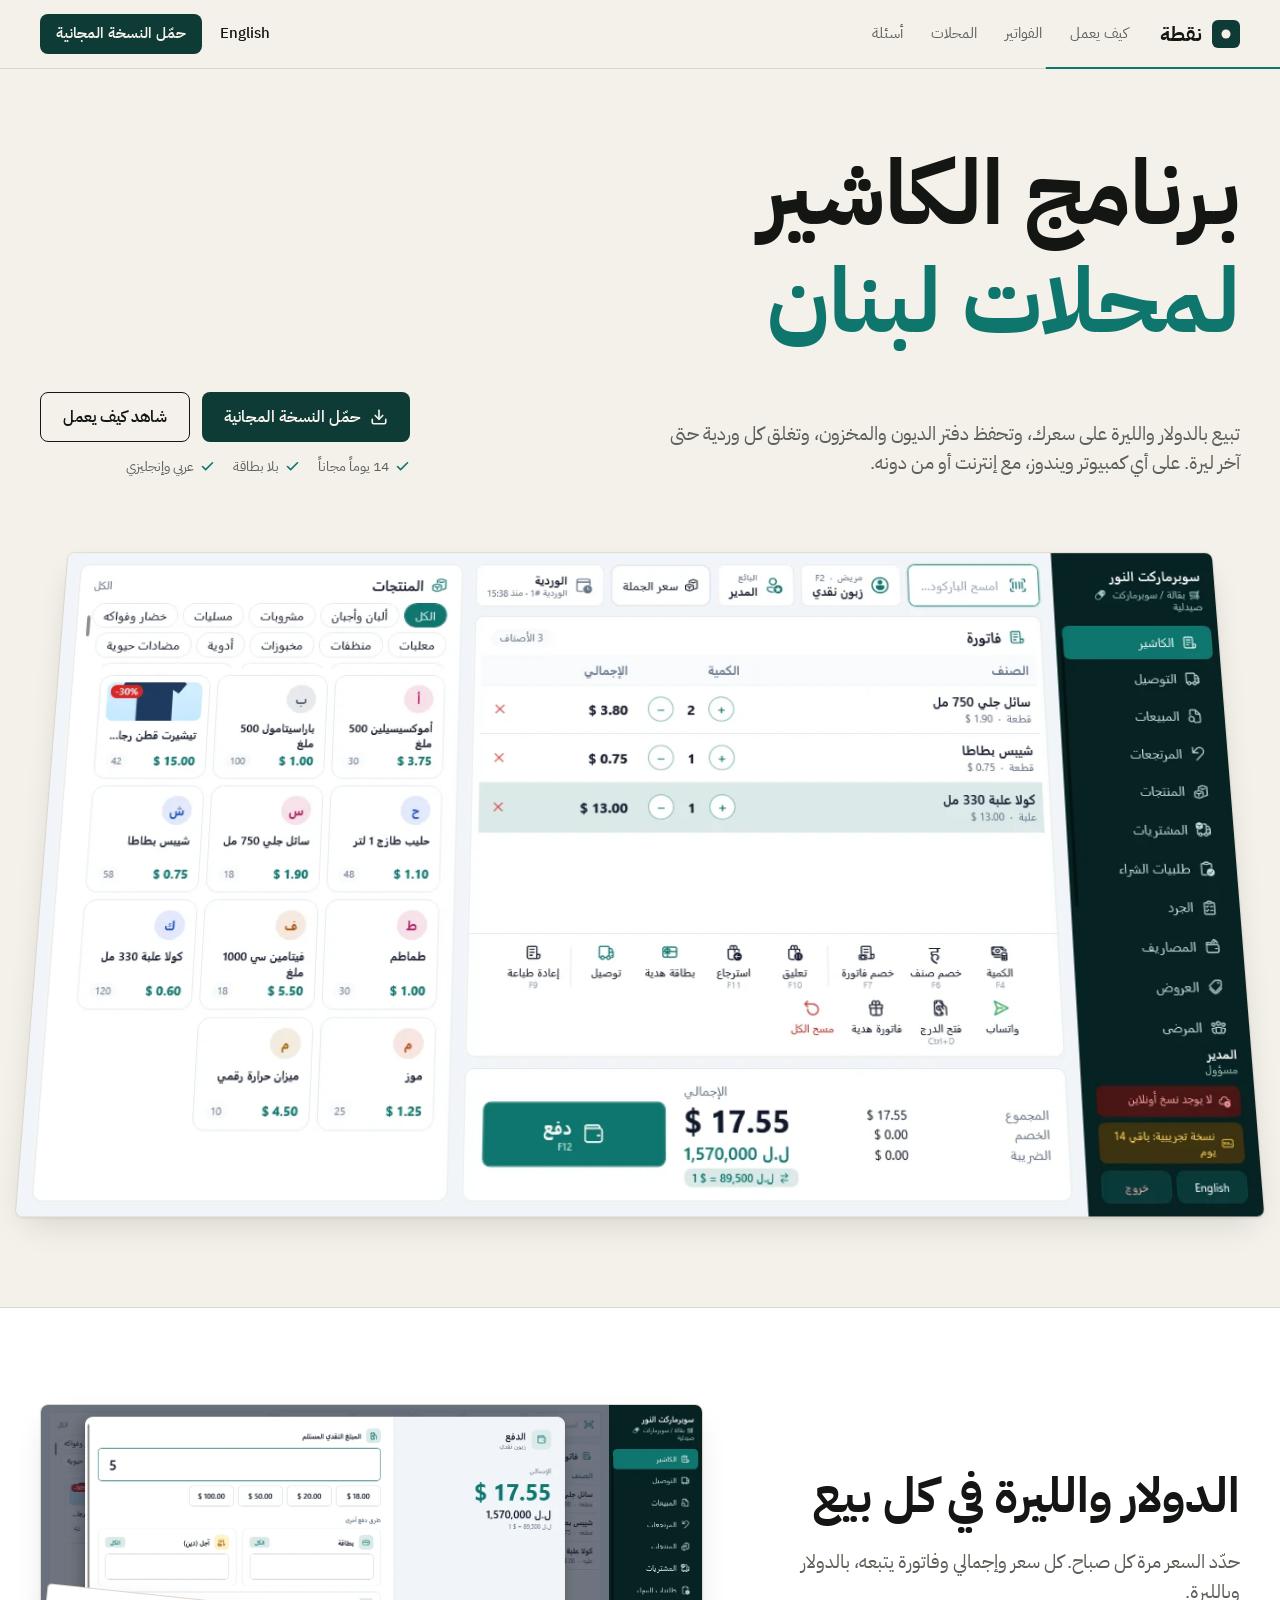
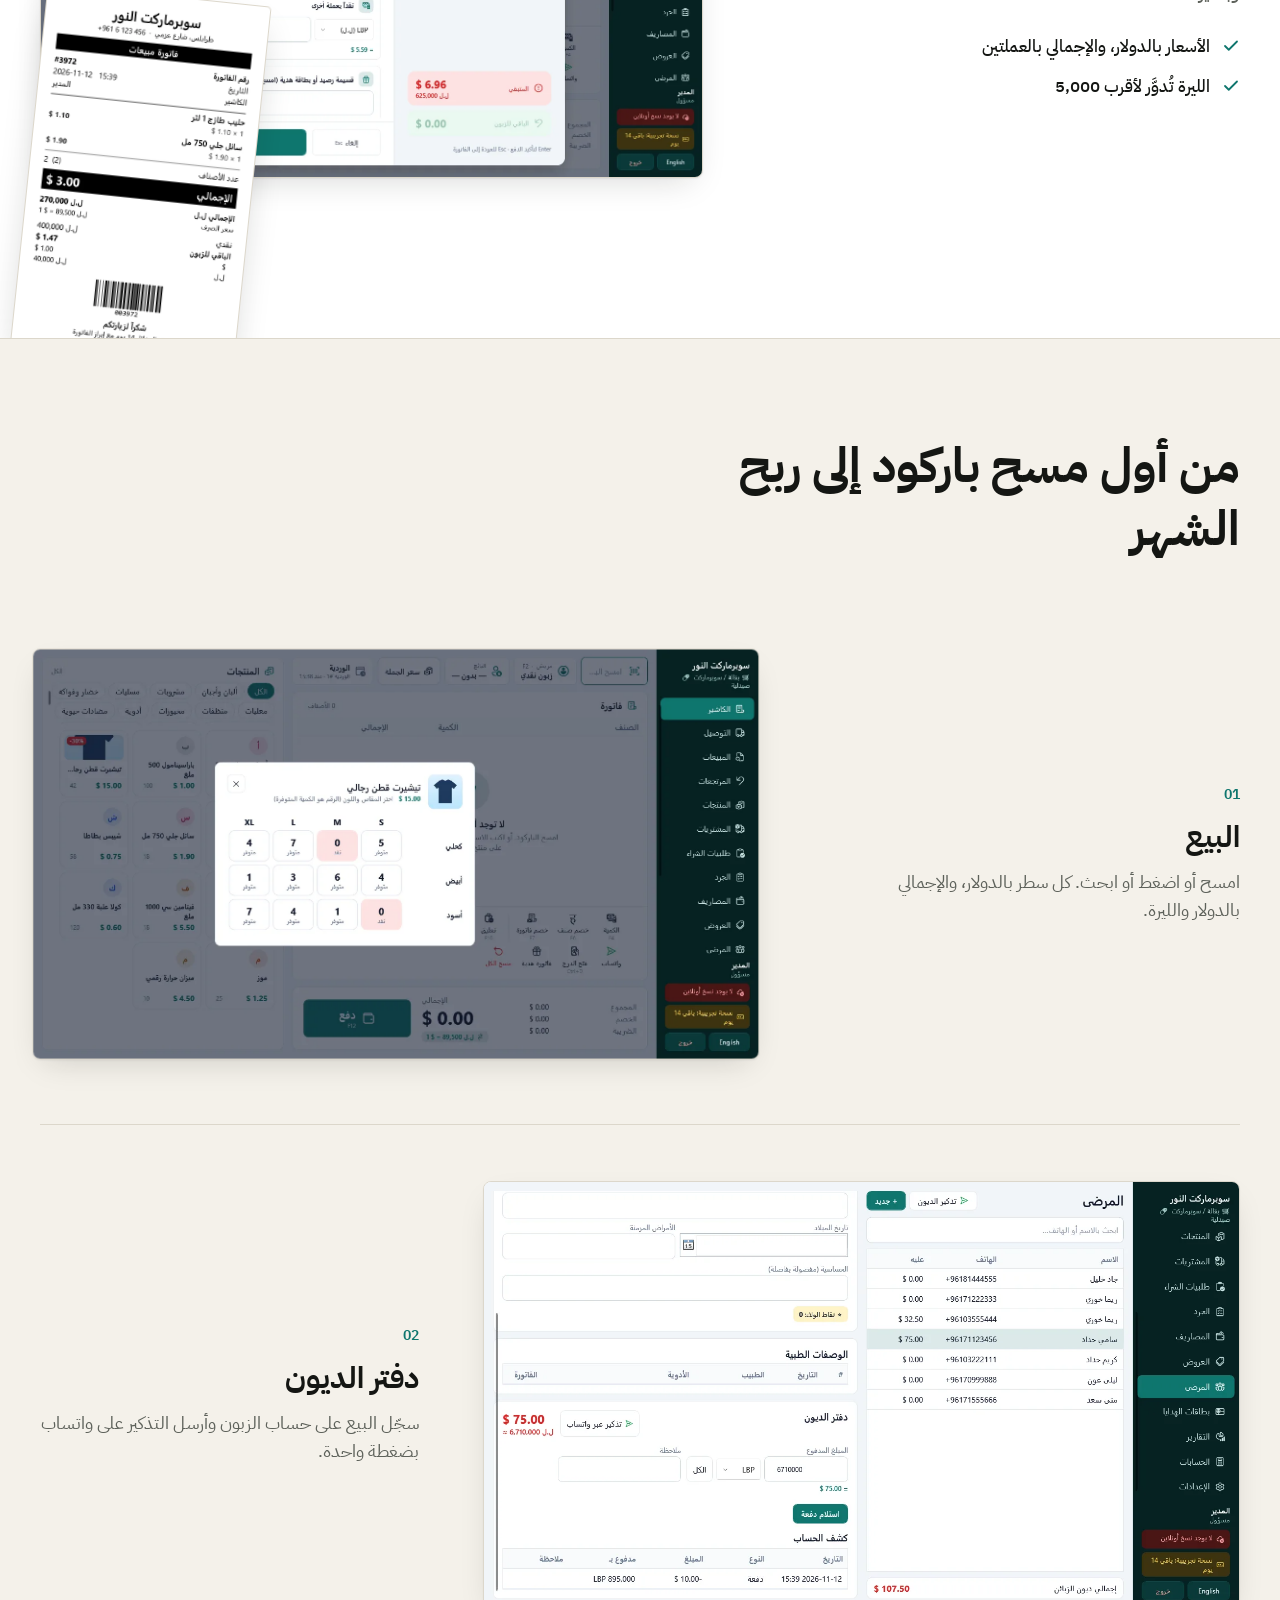
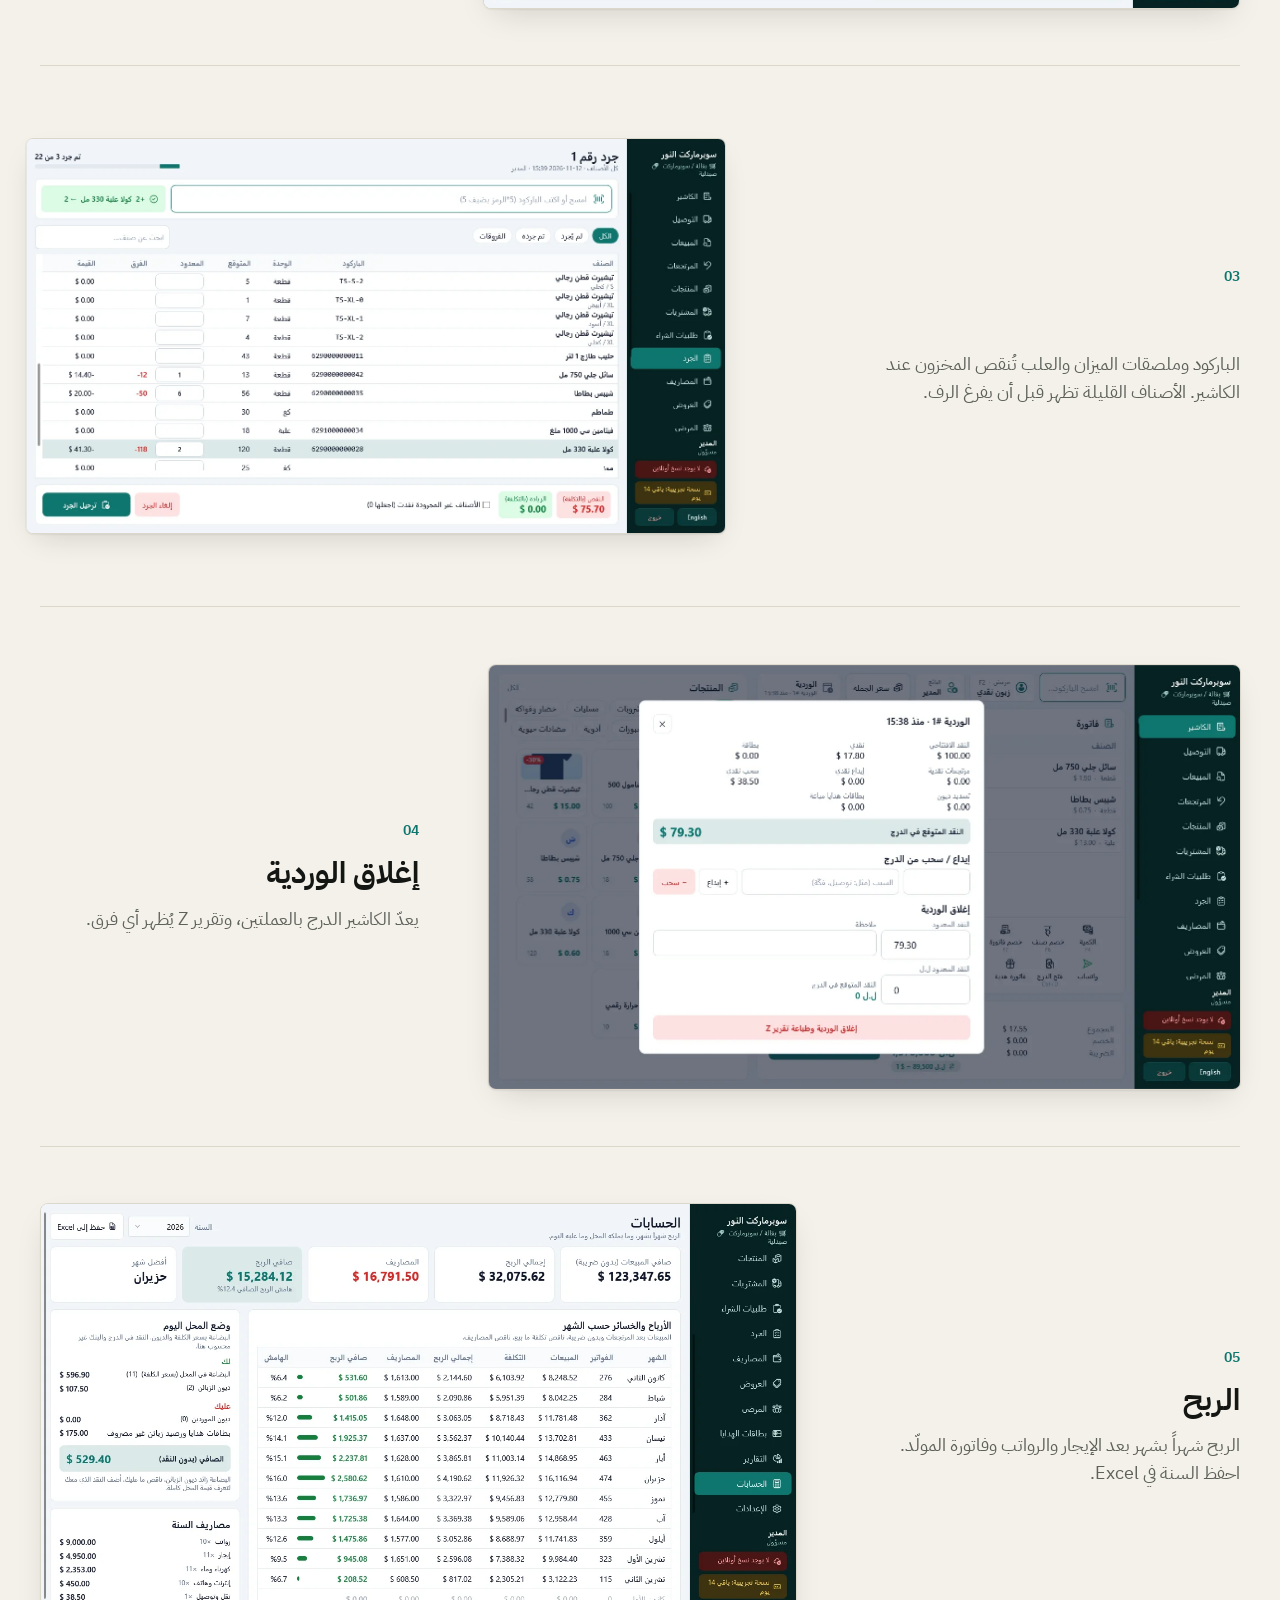
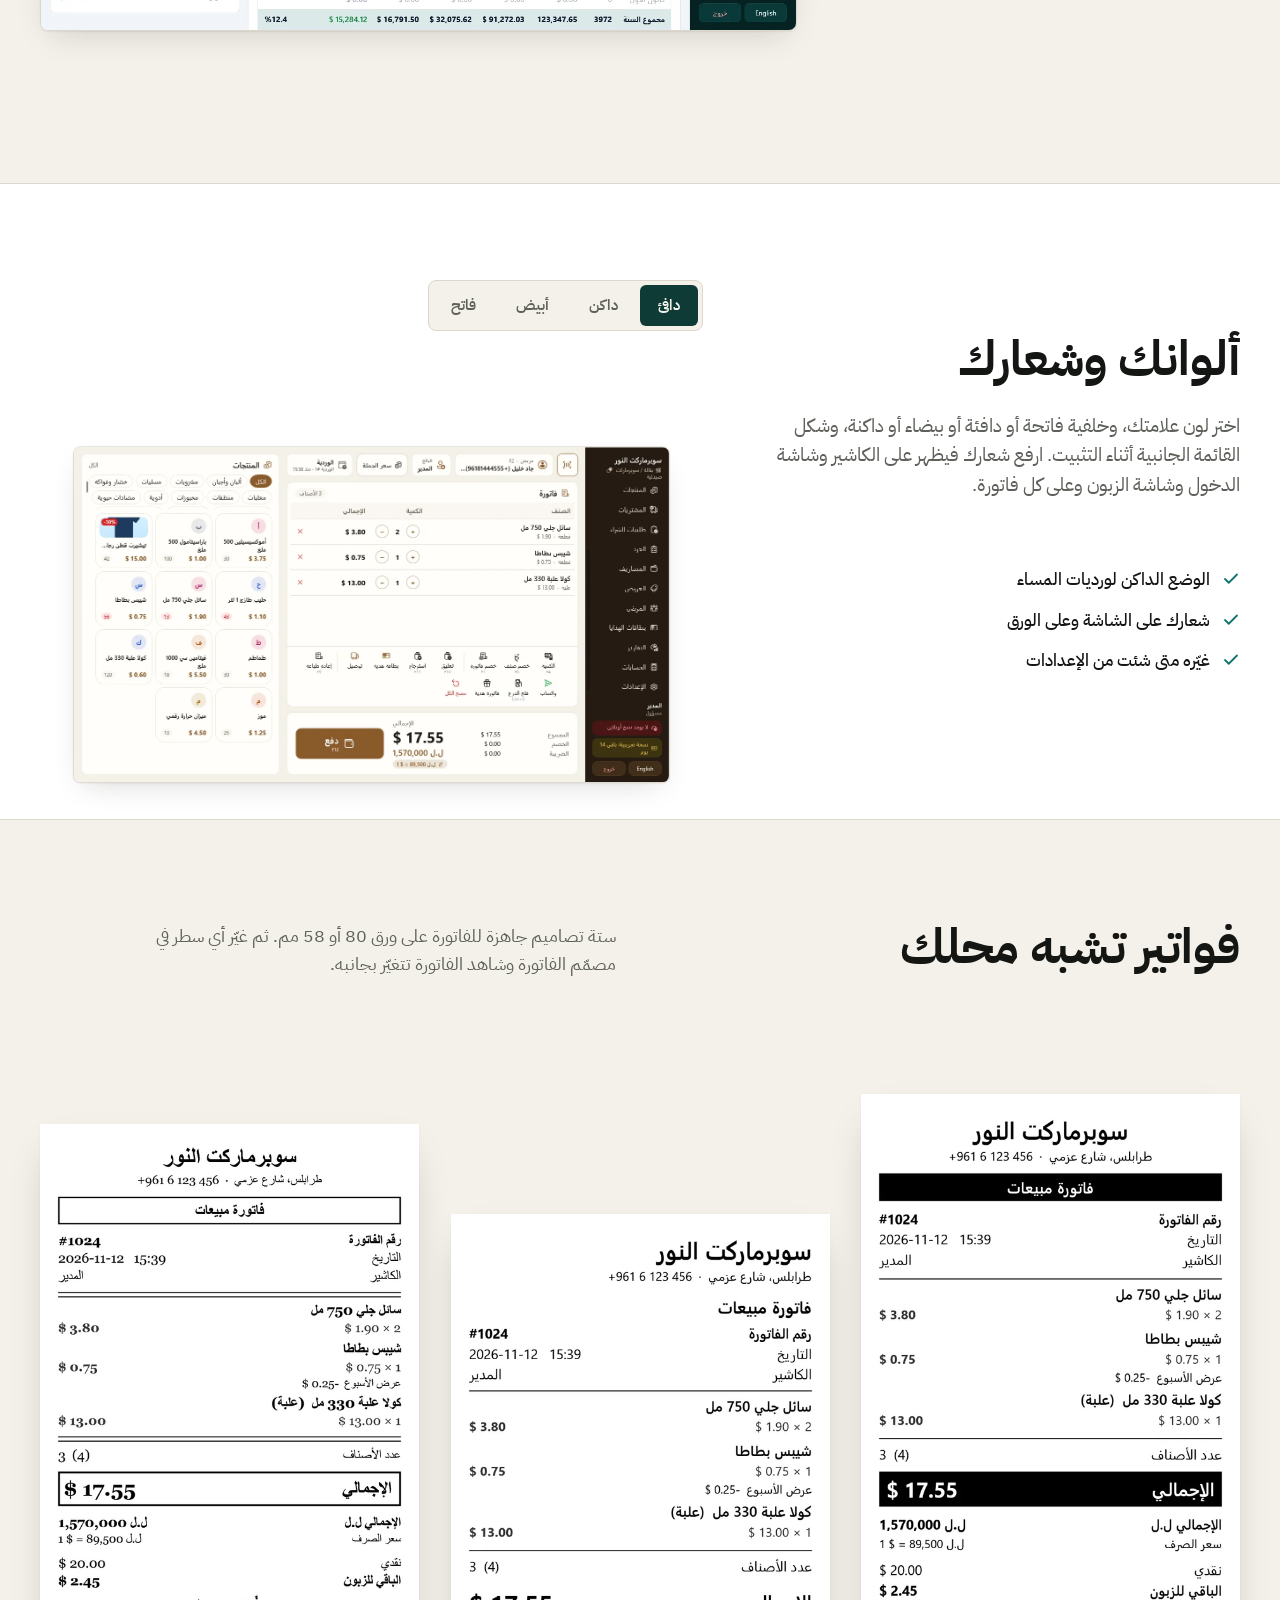
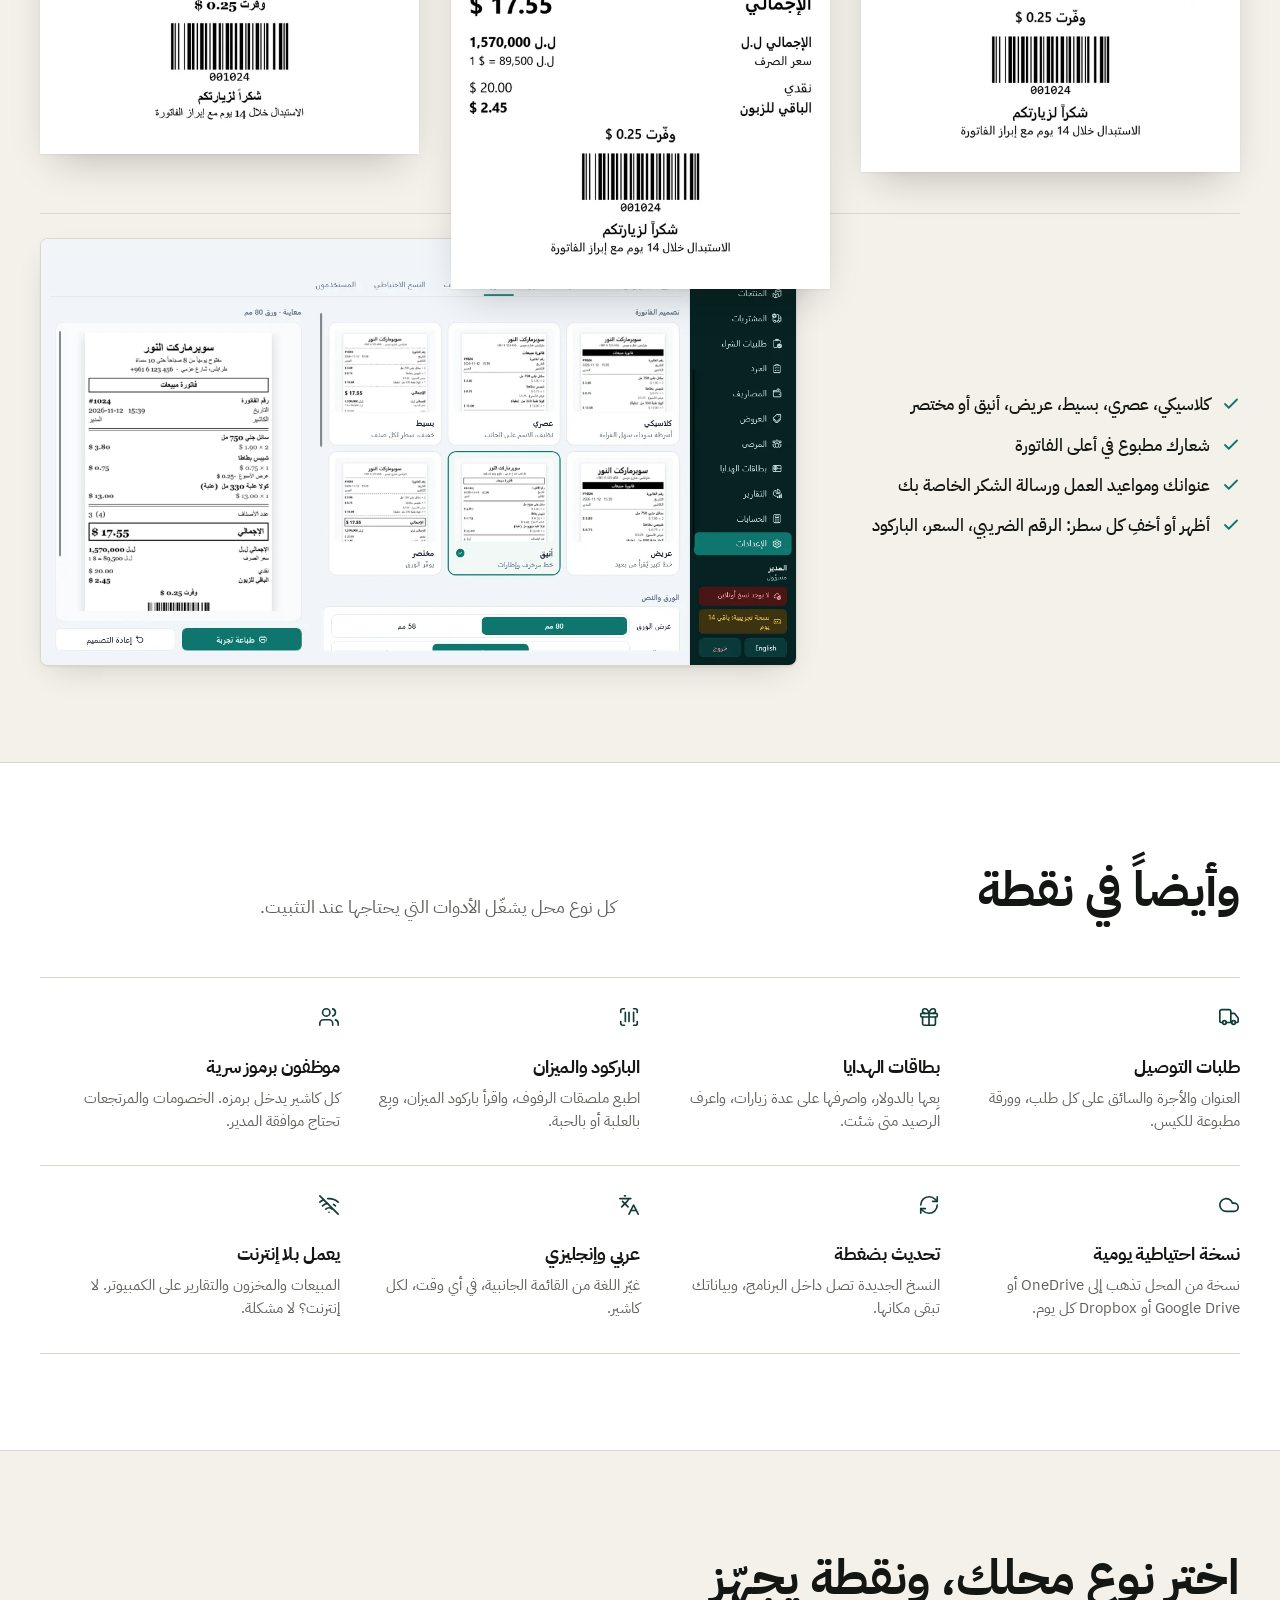
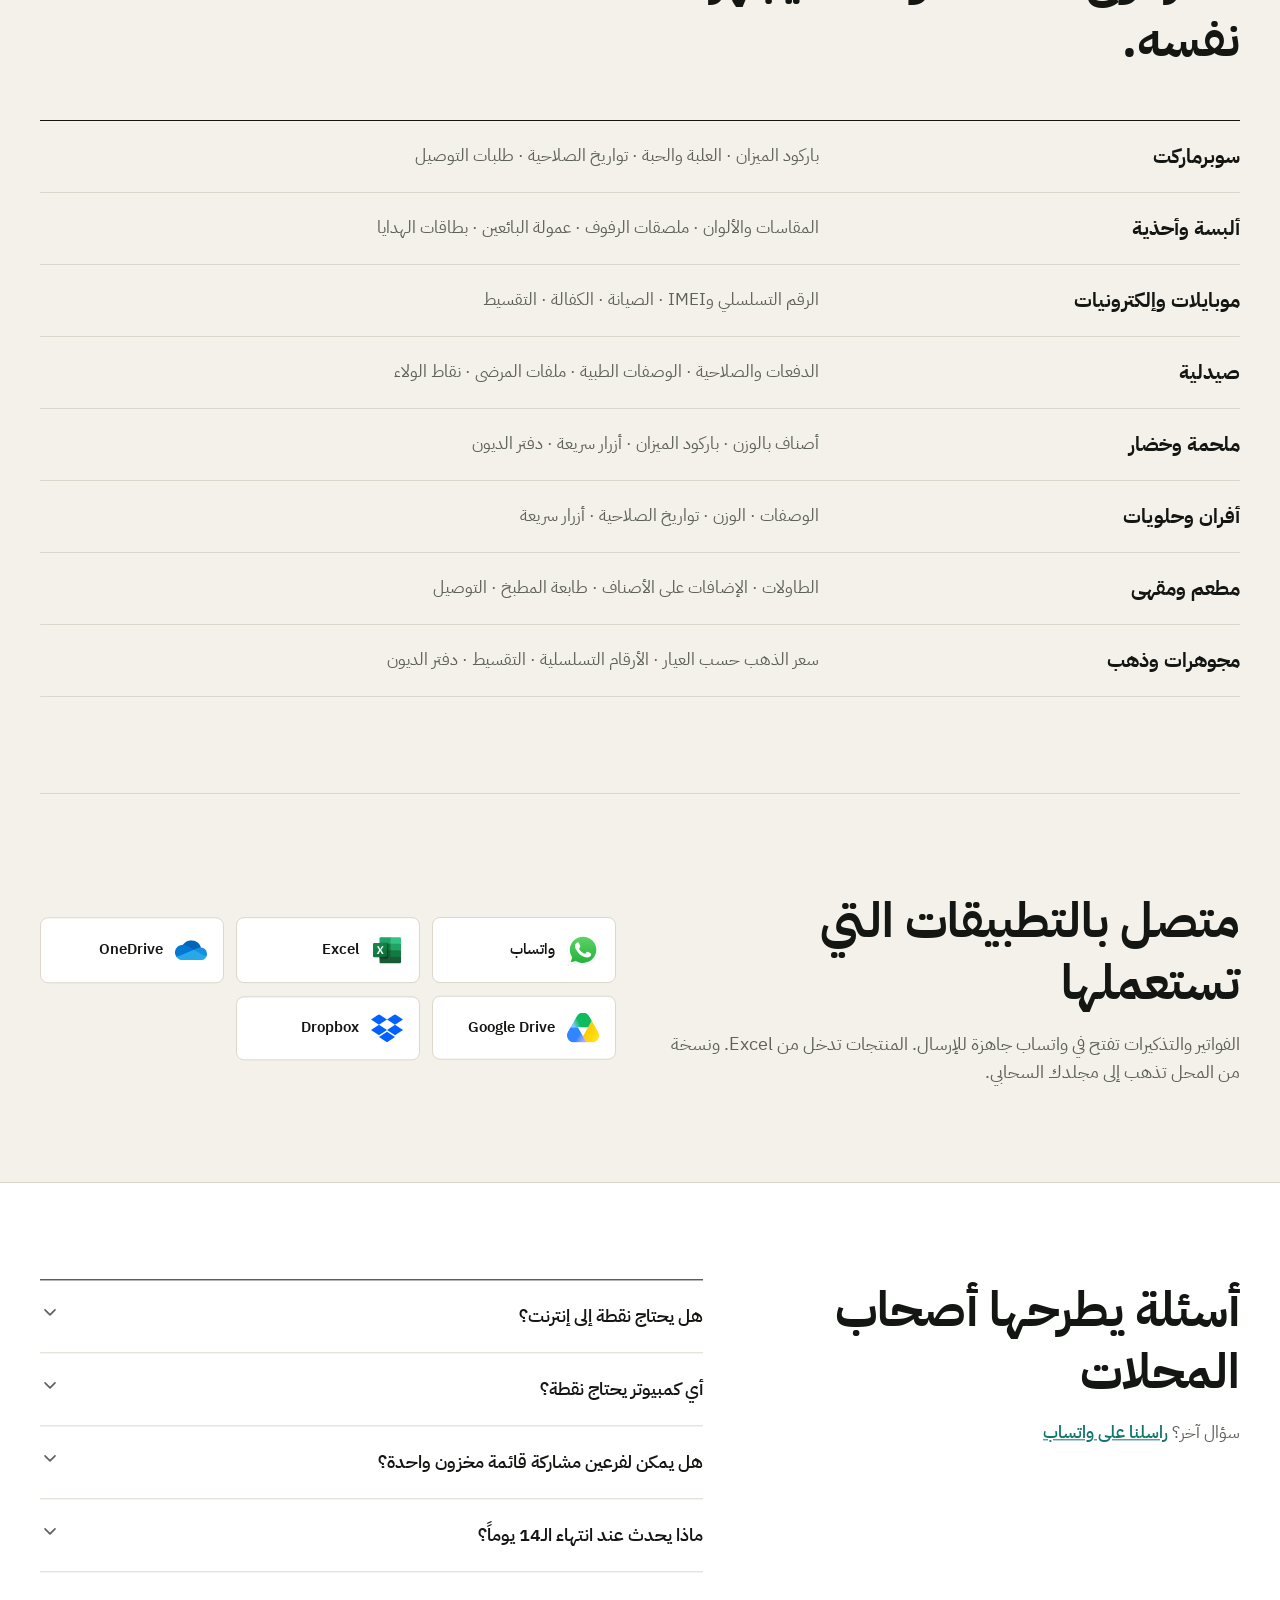
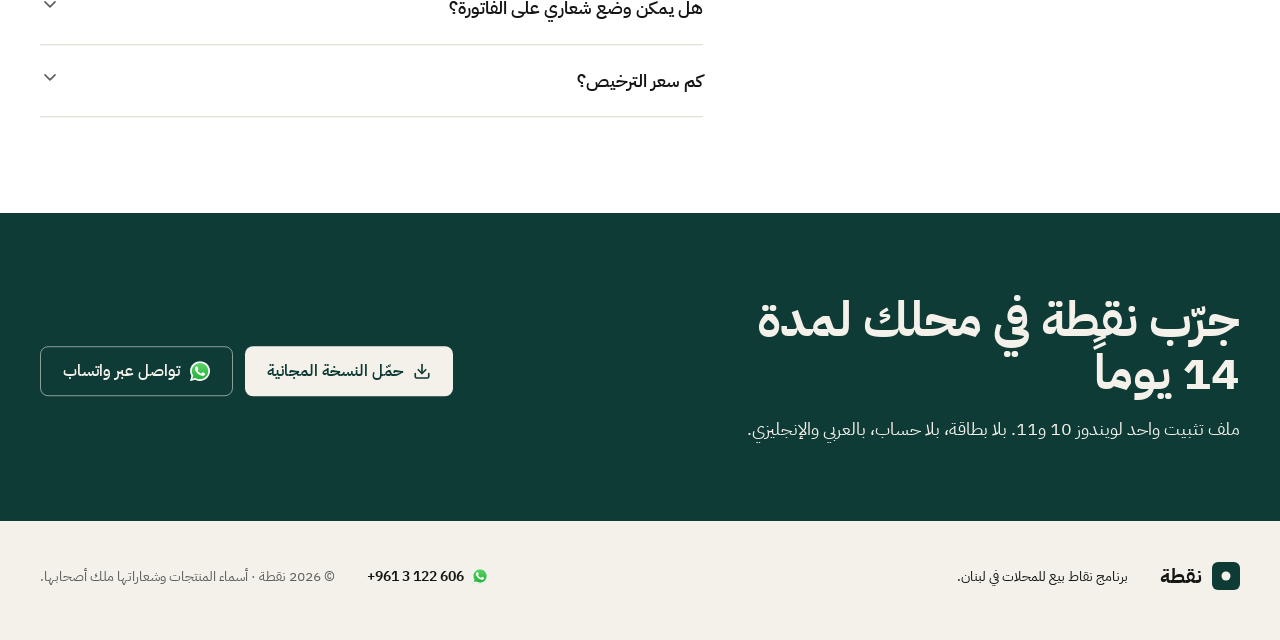
==== commit a5151c4f: "Nuqta website: WhatsApp contact" ====
--- a/ar.html
+++ b/ar.html
@@ -20,8 +20,8 @@
 <link rel="preconnect" href="https://fonts.googleapis.com">
 <link rel="preconnect" href="https://fonts.gstatic.com" crossorigin>
 <link href="https://fonts.googleapis.com/css2?family=Archivo:wght@400..800&family=IBM+Plex+Sans+Arabic:wght@400;500;600;700&display=swap" rel="stylesheet">
-  <script type="module" crossorigin src="./assets/main-Ci-GGpkM.js"></script>
-  <link rel="stylesheet" crossorigin href="./assets/main-Cja3eghI.css">
+  <script type="module" crossorigin src="./assets/main-Fm1byohD.js"></script>
+  <link rel="stylesheet" crossorigin href="./assets/main-ByzgecFX.css">
 </head>
-<body><div id="root"><link rel="preload" as="image" href="screens/ar/till.webp"/><link rel="preload" as="image" href="screens/ar/look-warm.webp"/><a class="skip" href="#main">انتقل إلى المحتوى</a><header class="top"><div class="wrap top__bar"><a class="logo" href="#top" aria-label="نقطة"><svg class="mark" viewBox="0 0 28 28" width="28" height="28" aria-hidden="true"><rect width="28" height="28" rx="6" fill="currentColor"></rect><circle cx="14" cy="14" r="4.5" fill="#f4f1ea"></circle></svg><span>نقطة</span></a><nav class="top__links" aria-label="Main"><a href="#story">كيف يعمل</a><a href="#receipts">الفواتير</a><a href="#shops">المحلات</a><a href="#faq">أسئلة</a></nav><div class="top__end"><a class="top__lang" href="./" lang="en" hrefLang="en">English</a><a class="btn btn--solid btn--small" href="https://github.com/Alikarakalla/nuqta-releases/releases/latest/download/Nuqta-win-Setup.exe">حمّل النسخة المجانية</a></div></div><div class="progress" aria-hidden="true" style="transform:scaleX(0)"></div></header><main id="main"><section class="hero" id="top"><div class="wrap"><h1 class="hero__h1" style="opacity:0;transform:translateY(32px)">برنامج الكاشير<!-- --> <span>لمحلات لبنان</span></h1><div class="hero__row"><p class="hero__sub" style="opacity:0;transform:translateY(32px)">تبيع بالدولار والليرة على سعرك، وتحفظ دفتر الديون والمخزون، وتغلق كل وردية حتى آخر ليرة. على أي كمبيوتر ويندوز، مع إنترنت أو من دونه.</p><div class="hero__act" style="opacity:0;transform:translateY(32px)"><div class="hero__btns"><a class="btn btn--solid" href="https://github.com/Alikarakalla/nuqta-releases/releases/latest/download/Nuqta-win-Setup.exe"><svg xmlns="http://www.w3.org/2000/svg" width="18" height="18" viewBox="0 0 24 24" fill="none" stroke="currentColor" stroke-width="2.2" stroke-linecap="round" stroke-linejoin="round" class="lucide lucide-download" aria-hidden="true"><path d="M21 15v4a2 2 0 0 1-2 2H5a2 2 0 0 1-2-2v-4"></path><polyline points="7 10 12 15 17 10"></polyline><line x1="12" x2="12" y1="15" y2="3"></line></svg><span>حمّل النسخة المجانية</span></a><a class="btn btn--line" href="#story">شاهد كيف يعمل</a></div><ul class="facts"><li><svg xmlns="http://www.w3.org/2000/svg" width="15" height="15" viewBox="0 0 24 24" fill="none" stroke="currentColor" stroke-width="2.6" stroke-linecap="round" stroke-linejoin="round" class="lucide lucide-check" aria-hidden="true"><path d="M20 6 9 17l-5-5"></path></svg>14 يوماً مجاناً</li><li><svg xmlns="http://www.w3.org/2000/svg" width="15" height="15" viewBox="0 0 24 24" fill="none" stroke="currentColor" stroke-width="2.6" stroke-linecap="round" stroke-linejoin="round" class="lucide lucide-check" aria-hidden="true"><path d="M20 6 9 17l-5-5"></path></svg>بلا بطاقة</li><li><svg xmlns="http://www.w3.org/2000/svg" width="15" height="15" viewBox="0 0 24 24" fill="none" stroke="currentColor" stroke-width="2.6" stroke-linecap="round" stroke-linejoin="round" class="lucide lucide-check" aria-hidden="true"><path d="M20 6 9 17l-5-5"></path></svg>عربي وإنجليزي</li></ul></div></div></div><div class="wrap hero__media"><div class="stage"><figure class="frame" style="transform:translateY(40px) scale(0.9) rotateX(22deg)"><img class="shot" src="screens/ar/till.webp" alt="شاشة الكاشير في نقطة: فاتورة بثلاثة أصناف، والإجمالي بالدولار والليرة، وأزرار المنتجات" width="1350" height="761" loading="eager" decoding="async"/></figure></div></div></section><section class="rate" id="rate"><div class="wrap rate__grid"><div class="rate__text"><h2 class="sec-h" style="opacity:0;transform:translateY(32px)">الدولار والليرة في كل بيع</h2><p class="lead" style="opacity:0;transform:translateY(32px)">حدّد السعر مرة كل صباح. كل سعر وإجمالي وفاتورة يتبعه، بالدولار وبالليرة.</p><ul class="ticks"><li style="opacity:0;transform:translateY(16px)"><svg xmlns="http://www.w3.org/2000/svg" width="18" height="18" viewBox="0 0 24 24" fill="none" stroke="currentColor" stroke-width="2.4" stroke-linecap="round" stroke-linejoin="round" class="lucide lucide-check" aria-hidden="true"><path d="M20 6 9 17l-5-5"></path></svg>الأسعار بالدولار، والإجمالي بالعملتين</li><li style="opacity:0;transform:translateY(16px)"><svg xmlns="http://www.w3.org/2000/svg" width="18" height="18" viewBox="0 0 24 24" fill="none" stroke="currentColor" stroke-width="2.4" stroke-linecap="round" stroke-linejoin="round" class="lucide lucide-check" aria-hidden="true"><path d="M20 6 9 17l-5-5"></path></svg>الليرة تُدوَّر لأقرب 5,000</li><li style="opacity:0;transform:translateY(16px)"><svg xmlns="http://www.w3.org/2000/svg" width="18" height="18" viewBox="0 0 24 24" fill="none" stroke="currentColor" stroke-width="2.4" stroke-linecap="round" stroke-linejoin="round" class="lucide lucide-check" aria-hidden="true"><path d="M20 6 9 17l-5-5"></path></svg>الباقي بالدولار أو بالليرة أو بالاثنين</li><li style="opacity:0;transform:translateY(16px)"><svg xmlns="http://www.w3.org/2000/svg" width="18" height="18" viewBox="0 0 24 24" fill="none" stroke="currentColor" stroke-width="2.4" stroke-linecap="round" stroke-linejoin="round" class="lucide lucide-check" aria-hidden="true"><path d="M20 6 9 17l-5-5"></path></svg>السعر مطبوع على كل فاتورة</li></ul></div><div class="rate__media"><div style="opacity:0;transform:translateY(32px)"><figure class="frame"><img class="shot" src="screens/ar/pay.webp" alt="دولار أو ليرة أو الاثنين. الليرة تُدوَّر لأقرب 5,000 والباقي يُقسم كما يطلب الزبون." width="1350" height="761" loading="lazy" decoding="async"/></figure></div><figure class="receipt" style="transform:translateY(120px) rotate(6deg)"><img class="shot" src="screens/ar/receipt.webp" alt="فاتورة مطبوعة من نقطة: الإجمالي بالدولار والليرة، مدفوعة بالليرة، والباقي بالدولار والليرة" width="560" height="953" loading="lazy" decoding="async"/></figure></div></div></section><section class="story" id="story"><div class="wrap"><h2 class="sec-h" style="opacity:0;transform:translateY(32px)">من أول مسح باركود إلى ربح الشهر</h2><article class="row"><div class="row__text"><span class="row__n num" style="opacity:0;transform:translateY(12px)">01</span><h3 style="opacity:0;transform:translateY(32px)">البيع</h3><p style="opacity:0;transform:translateY(32px)">امسح أو اضغط أو ابحث. كل سطر بالدولار، والإجمالي بالدولار والليرة.</p></div><figure class="frame" style="opacity:0.2;transform:translateX(-80px) scale(0.86)"><img class="shot" src="screens/ar/tiles.webp" alt="البيع: امسح أو اضغط أو ابحث. كل سطر بالدولار، والإجمالي بالدولار والليرة." width="1350" height="761" loading="lazy" decoding="async"/></figure></article><article class="row row--flip"><div class="row__text"><span class="row__n num" style="opacity:0;transform:translateY(12px)">02</span><h3 style="opacity:0;transform:translateY(32px)">دفتر الديون</h3><p style="opacity:0;transform:translateY(32px)">سجّل البيع على حساب الزبون وأرسل التذكير على واتساب بضغطة واحدة.</p></div><figure class="frame" style="opacity:0.2;transform:translateX(80px) scale(0.86)"><img class="shot" src="screens/ar/debt.webp" alt="دفتر الديون: سجّل البيع على حساب الزبون وأرسل التذكير على واتساب بضغطة واحدة." width="1350" height="761" loading="lazy" decoding="async"/></figure></article><article class="row"><div class="row__text"><span class="row__n num" style="opacity:0;transform:translateY(12px)">03</span><h3 style="opacity:0;transform:translateY(32px)">المخزون مع كل بيع</h3><p style="opacity:0;transform:translateY(32px)">الباركود وملصقات الميزان والعلب تُنقص المخزون عند الكاشير. الأصناف القليلة تظهر قبل أن يفرغ الرف.</p></div><figure class="frame" style="opacity:0.2;transform:translateX(-80px) scale(0.86)"><img class="shot" src="screens/ar/count.webp" alt="المخزون مع كل بيع: الباركود وملصقات الميزان والعلب تُنقص المخزون عند الكاشير. الأصناف القليلة تظهر قبل أن يفرغ الرف." width="1350" height="761" loading="lazy" decoding="async"/></figure></article><article class="row row--flip"><div class="row__text"><span class="row__n num" style="opacity:0;transform:translateY(12px)">04</span><h3 style="opacity:0;transform:translateY(32px)">إغلاق الوردية</h3><p style="opacity:0;transform:translateY(32px)">يعدّ الكاشير الدرج بالعملتين، وتقرير Z يُظهر أي فرق.</p></div><figure class="frame" style="opacity:0.2;transform:translateX(80px) scale(0.86)"><img class="shot" src="screens/ar/shift.webp" alt="إغلاق الوردية: يعدّ الكاشير الدرج بالعملتين، وتقرير Z يُظهر أي فرق." width="1350" height="761" loading="lazy" decoding="async"/></figure></article><article class="row"><div class="row__text"><span class="row__n num" style="opacity:0;transform:translateY(12px)">05</span><h3 style="opacity:0;transform:translateY(32px)">الربح</h3><p style="opacity:0;transform:translateY(32px)">الربح شهراً بشهر بعد الإيجار والرواتب وفاتورة المولّد. احفظ السنة في Excel.</p></div><figure class="frame" style="opacity:0.2;transform:translateX(-80px) scale(0.86)"><img class="shot" src="screens/ar/accounts.webp" alt="الربح: الربح شهراً بشهر بعد الإيجار والرواتب وفاتورة المولّد. احفظ السنة في Excel." width="1350" height="761" loading="lazy" decoding="async"/></figure></article></div></section><section class="looks" id="look"><div class="wrap looks__grid"><div class="looks__text"><h2 class="sec-h" style="opacity:0;transform:translateY(32px)">ألوانك وشعارك</h2><p class="lead" style="opacity:0;transform:translateY(32px)">اختر لون علامتك، وخلفية فاتحة أو دافئة أو بيضاء أو داكنة، وشكل القائمة الجانبية أثناء التثبيت. ارفع شعارك فيظهر على الكاشير وشاشة الدخول وشاشة الزبون وعلى كل فاتورة.</p><ul class="ticks"><li style="opacity:0;transform:translateY(16px)"><svg xmlns="http://www.w3.org/2000/svg" width="18" height="18" viewBox="0 0 24 24" fill="none" stroke="currentColor" stroke-width="2.4" stroke-linecap="round" stroke-linejoin="round" class="lucide lucide-check" aria-hidden="true"><path d="M20 6 9 17l-5-5"></path></svg>12 لوناً جاهزاً، أو لونك الخاص</li><li style="opacity:0;transform:translateY(16px)"><svg xmlns="http://www.w3.org/2000/svg" width="18" height="18" viewBox="0 0 24 24" fill="none" stroke="currentColor" stroke-width="2.4" stroke-linecap="round" stroke-linejoin="round" class="lucide lucide-check" aria-hidden="true"><path d="M20 6 9 17l-5-5"></path></svg>الوضع الداكن لورديات المساء</li><li style="opacity:0;transform:translateY(16px)"><svg xmlns="http://www.w3.org/2000/svg" width="18" height="18" viewBox="0 0 24 24" fill="none" stroke="currentColor" stroke-width="2.4" stroke-linecap="round" stroke-linejoin="round" class="lucide lucide-check" aria-hidden="true"><path d="M20 6 9 17l-5-5"></path></svg>شعارك على الشاشة وعلى الورق</li><li style="opacity:0;transform:translateY(16px)"><svg xmlns="http://www.w3.org/2000/svg" width="18" height="18" viewBox="0 0 24 24" fill="none" stroke="currentColor" stroke-width="2.4" stroke-linecap="round" stroke-linejoin="round" class="lucide lucide-check" aria-hidden="true"><path d="M20 6 9 17l-5-5"></path></svg>غيّره متى شئت من الإعدادات</li></ul></div><div class="looks__media"><div class="seg" role="tablist" aria-label="ألوانك وشعارك"><button type="button" role="tab" aria-selected="true" class="is-on">دافئ</button><button type="button" role="tab" aria-selected="false" class="">داكن</button><button type="button" role="tab" aria-selected="false" class="">أبيض</button><button type="button" role="tab" aria-selected="false" class="">فاتح</button></div><figure class="frame looks__frame" style="transform:translateY(60px) scale(0.9)"><img class="shot looks__shot is-on" src="screens/ar/look-warm.webp" alt="شاشة الكاشير في نقطة بالمظهر دافئ" width="1350" height="761" loading="eager" decoding="async" aria-hidden="false"/><img class="shot looks__shot" src="screens/ar/look-dark.webp" alt="شاشة الكاشير في نقطة بالمظهر داكن" width="1350" height="761" loading="lazy" decoding="async" aria-hidden="true"/><img class="shot looks__shot" src="screens/ar/look-white.webp" alt="شاشة الكاشير في نقطة بالمظهر أبيض" width="1350" height="761" loading="lazy" decoding="async" aria-hidden="true"/><img class="shot looks__shot" src="screens/ar/till.webp" alt="شاشة الكاشير في نقطة بالمظهر فاتح" width="1350" height="761" loading="lazy" decoding="async" aria-hidden="true"/></figure></div></div></section><section class="receipts" id="receipts"><div class="wrap"><div class="sec-head"><h2 class="sec-h" style="opacity:0;transform:translateY(32px)">فواتير تشبه محلك</h2><p class="muted" style="opacity:0;transform:translateY(32px)">ستة تصاميم جاهزة للفاتورة على ورق 80 أو 58 مم. ثم غيّر أي سطر في مصمّم الفاتورة وشاهد الفاتورة تتغيّر بجانبه.</p></div><div class="receipts__row"><figure class="paper" style="transform:translateY(60px)"><img class="shot" src="screens/ar/rc-classic.webp" alt="تصميم الفاتورة كلاسيكي" width="560" height="1000" loading="lazy" decoding="async"/></figure><figure class="paper" style="transform:translateY(140px)"><img class="shot" src="screens/ar/rc-modern.webp" alt="تصميم الفاتورة عصري" width="560" height="1000" loading="lazy" decoding="async"/></figure><figure class="paper" style="transform:translateY(90px)"><img class="shot" src="screens/ar/rc-elegant.webp" alt="تصميم الفاتورة أنيق" width="560" height="1000" loading="lazy" decoding="async"/></figure></div><div class="receipts__builder"><ul class="ticks"><li style="opacity:0;transform:translateY(16px)"><svg xmlns="http://www.w3.org/2000/svg" width="18" height="18" viewBox="0 0 24 24" fill="none" stroke="currentColor" stroke-width="2.4" stroke-linecap="round" stroke-linejoin="round" class="lucide lucide-check" aria-hidden="true"><path d="M20 6 9 17l-5-5"></path></svg>كلاسيكي، عصري، بسيط، عريض، أنيق أو مختصر</li><li style="opacity:0;transform:translateY(16px)"><svg xmlns="http://www.w3.org/2000/svg" width="18" height="18" viewBox="0 0 24 24" fill="none" stroke="currentColor" stroke-width="2.4" stroke-linecap="round" stroke-linejoin="round" class="lucide lucide-check" aria-hidden="true"><path d="M20 6 9 17l-5-5"></path></svg>شعارك مطبوع في أعلى الفاتورة</li><li style="opacity:0;transform:translateY(16px)"><svg xmlns="http://www.w3.org/2000/svg" width="18" height="18" viewBox="0 0 24 24" fill="none" stroke="currentColor" stroke-width="2.4" stroke-linecap="round" stroke-linejoin="round" class="lucide lucide-check" aria-hidden="true"><path d="M20 6 9 17l-5-5"></path></svg>عنوانك ومواعيد العمل ورسالة الشكر الخاصة بك</li><li style="opacity:0;transform:translateY(16px)"><svg xmlns="http://www.w3.org/2000/svg" width="18" height="18" viewBox="0 0 24 24" fill="none" stroke="currentColor" stroke-width="2.4" stroke-linecap="round" stroke-linejoin="round" class="lucide lucide-check" aria-hidden="true"><path d="M20 6 9 17l-5-5"></path></svg>أظهر أو أخفِ كل سطر: الرقم الضريبي، السعر، الباركود</li></ul><div style="opacity:0;transform:translateY(32px)"><figure class="frame"><img class="shot" src="screens/ar/receipt-builder.webp" alt="مصمّم الفاتورة في إعدادات نقطة، والفاتورة تتغيّر بجانب الخيارات" width="1350" height="761" loading="lazy" decoding="async"/></figure></div></div></div></section><section class="more" id="features"><div class="wrap"><div class="sec-head"><h2 class="sec-h" style="opacity:0;transform:translateY(32px)">وأيضاً في نقطة</h2><p class="muted" style="opacity:0;transform:translateY(32px)">كل نوع محل يشغّل الأدوات التي يحتاجها عند التثبيت.</p></div><ul class="list"><li style="opacity:0;transform:translateY(24px)"><svg xmlns="http://www.w3.org/2000/svg" width="22" height="22" viewBox="0 0 24 24" fill="none" stroke="currentColor" stroke-width="1.8" stroke-linecap="round" stroke-linejoin="round" class="lucide lucide-truck" aria-hidden="true"><path d="M14 18V6a2 2 0 0 0-2-2H4a2 2 0 0 0-2 2v11a1 1 0 0 0 1 1h2"></path><path d="M15 18H9"></path><path d="M19 18h2a1 1 0 0 0 1-1v-3.65a1 1 0 0 0-.22-.624l-3.48-4.35A1 1 0 0 0 17.52 8H14"></path><circle cx="17" cy="18" r="2"></circle><circle cx="7" cy="18" r="2"></circle></svg><h3>طلبات التوصيل</h3><p>العنوان والأجرة والسائق على كل طلب، وورقة مطبوعة للكيس.</p></li><li style="opacity:0;transform:translateY(24px)"><svg xmlns="http://www.w3.org/2000/svg" width="22" height="22" viewBox="0 0 24 24" fill="none" stroke="currentColor" stroke-width="1.8" stroke-linecap="round" stroke-linejoin="round" class="lucide lucide-gift" aria-hidden="true"><rect x="3" y="8" width="18" height="4" rx="1"></rect><path d="M12 8v13"></path><path d="M19 12v7a2 2 0 0 1-2 2H7a2 2 0 0 1-2-2v-7"></path><path d="M7.5 8a2.5 2.5 0 0 1 0-5A4.8 8 0 0 1 12 8a4.8 8 0 0 1 4.5-5 2.5 2.5 0 0 1 0 5"></path></svg><h3>بطاقات الهدايا</h3><p>بِعها بالدولار، واصرفها على عدة زيارات، واعرف الرصيد متى شئت.</p></li><li style="opacity:0;transform:translateY(24px)"><svg xmlns="http://www.w3.org/2000/svg" width="22" height="22" viewBox="0 0 24 24" fill="none" stroke="currentColor" stroke-width="1.8" stroke-linecap="round" stroke-linejoin="round" class="lucide lucide-scan-barcode" aria-hidden="true"><path d="M3 7V5a2 2 0 0 1 2-2h2"></path><path d="M17 3h2a2 2 0 0 1 2 2v2"></path><path d="M21 17v2a2 2 0 0 1-2 2h-2"></path><path d="M7 21H5a2 2 0 0 1-2-2v-2"></path><path d="M8 7v10"></path><path d="M12 7v10"></path><path d="M17 7v10"></path></svg><h3>الباركود والميزان</h3><p>اطبع ملصقات الرفوف، واقرأ باركود الميزان، وبِع بالعلبة أو بالحبة.</p></li><li style="opacity:0;transform:translateY(24px)"><svg xmlns="http://www.w3.org/2000/svg" width="22" height="22" viewBox="0 0 24 24" fill="none" stroke="currentColor" stroke-width="1.8" stroke-linecap="round" stroke-linejoin="round" class="lucide lucide-users" aria-hidden="true"><path d="M16 21v-2a4 4 0 0 0-4-4H6a4 4 0 0 0-4 4v2"></path><circle cx="9" cy="7" r="4"></circle><path d="M22 21v-2a4 4 0 0 0-3-3.87"></path><path d="M16 3.13a4 4 0 0 1 0 7.75"></path></svg><h3>موظفون برموز سرية</h3><p>كل كاشير يدخل برمزه. الخصومات والمرتجعات تحتاج موافقة المدير.</p></li><li style="opacity:0;transform:translateY(24px)"><svg xmlns="http://www.w3.org/2000/svg" width="22" height="22" viewBox="0 0 24 24" fill="none" stroke="currentColor" stroke-width="1.8" stroke-linecap="round" stroke-linejoin="round" class="lucide lucide-cloud" aria-hidden="true"><path d="M17.5 19H9a7 7 0 1 1 6.71-9h1.79a4.5 4.5 0 1 1 0 9Z"></path></svg><h3>نسخة احتياطية يومية</h3><p>نسخة من المحل تذهب إلى OneDrive أو Google Drive أو Dropbox كل يوم.</p></li><li style="opacity:0;transform:translateY(24px)"><svg xmlns="http://www.w3.org/2000/svg" width="22" height="22" viewBox="0 0 24 24" fill="none" stroke="currentColor" stroke-width="1.8" stroke-linecap="round" stroke-linejoin="round" class="lucide lucide-refresh-cw" aria-hidden="true"><path d="M3 12a9 9 0 0 1 9-9 9.75 9.75 0 0 1 6.74 2.74L21 8"></path><path d="M21 3v5h-5"></path><path d="M21 12a9 9 0 0 1-9 9 9.75 9.75 0 0 1-6.74-2.74L3 16"></path><path d="M8 16H3v5"></path></svg><h3>تحديث بضغطة</h3><p>النسخ الجديدة تصل داخل البرنامج، وبياناتك تبقى مكانها.</p></li><li style="opacity:0;transform:translateY(24px)"><svg xmlns="http://www.w3.org/2000/svg" width="22" height="22" viewBox="0 0 24 24" fill="none" stroke="currentColor" stroke-width="1.8" stroke-linecap="round" stroke-linejoin="round" class="lucide lucide-languages" aria-hidden="true"><path d="m5 8 6 6"></path><path d="m4 14 6-6 2-3"></path><path d="M2 5h12"></path><path d="M7 2h1"></path><path d="m22 22-5-10-5 10"></path><path d="M14 18h6"></path></svg><h3>عربي وإنجليزي</h3><p>غيّر اللغة من القائمة الجانبية، في أي وقت، لكل كاشير.</p></li><li style="opacity:0;transform:translateY(24px)"><svg xmlns="http://www.w3.org/2000/svg" width="22" height="22" viewBox="0 0 24 24" fill="none" stroke="currentColor" stroke-width="1.8" stroke-linecap="round" stroke-linejoin="round" class="lucide lucide-wifi-off" aria-hidden="true"><path d="M12 20h.01"></path><path d="M8.5 16.429a5 5 0 0 1 7 0"></path><path d="M5 12.859a10 10 0 0 1 5.17-2.69"></path><path d="M19 12.859a10 10 0 0 0-2.007-1.523"></path><path d="M2 8.82a15 15 0 0 1 4.177-2.643"></path><path d="M22 8.82a15 15 0 0 0-11.288-3.764"></path><path d="m2 2 20 20"></path></svg><h3>يعمل بلا إنترنت</h3><p>المبيعات والمخزون والتقارير على الكمبيوتر. لا إنترنت؟ لا مشكلة.</p></li></ul></div></section><section class="shops" id="shops"><div class="wrap"><h2 class="sec-h" style="opacity:0;transform:translateY(32px)">اختر نوع محلك، ونقطة يجهّز نفسه.</h2><dl class="table"><div class="table__row" style="opacity:0;transform:translateX(40px)"><dt>سوبرماركت</dt><dd>باركود الميزان · العلبة والحبة · تواريخ الصلاحية · طلبات التوصيل</dd></div><div class="table__row" style="opacity:0;transform:translateX(40px)"><dt>ألبسة وأحذية</dt><dd>المقاسات والألوان · ملصقات الرفوف · عمولة البائعين · بطاقات الهدايا</dd></div><div class="table__row" style="opacity:0;transform:translateX(40px)"><dt>موبايلات وإلكترونيات</dt><dd>الرقم التسلسلي وIMEI · الصيانة · الكفالة · التقسيط</dd></div><div class="table__row" style="opacity:0;transform:translateX(40px)"><dt>صيدلية</dt><dd>الدفعات والصلاحية · الوصفات الطبية · ملفات المرضى · نقاط الولاء</dd></div><div class="table__row" style="opacity:0;transform:translateX(40px)"><dt>ملحمة وخضار</dt><dd>أصناف بالوزن · باركود الميزان · أزرار سريعة · دفتر الديون</dd></div><div class="table__row" style="opacity:0;transform:translateX(40px)"><dt>أفران وحلويات</dt><dd>الوصفات · الوزن · تواريخ الصلاحية · أزرار سريعة</dd></div><div class="table__row" style="opacity:0;transform:translateX(40px)"><dt>مطعم ومقهى</dt><dd>الطاولات · الإضافات على الأصناف · طابعة المطبخ · التوصيل</dd></div><div class="table__row" style="opacity:0;transform:translateX(40px)"><dt>مجوهرات وذهب</dt><dd>سعر الذهب حسب العيار · الأرقام التسلسلية · التقسيط · دفتر الديون</dd></div></dl></div></section><section class="tools"><div class="wrap tools__grid"><div><h2 class="sec-h" style="opacity:0;transform:translateY(32px)">متصل بالتطبيقات التي تستعملها</h2><p class="muted" style="opacity:0;transform:translateY(32px)">الفواتير والتذكيرات تفتح في واتساب جاهزة للإرسال. المنتجات تدخل من Excel. ونسخة من المحل تذهب إلى مجلدك السحابي.</p></div><ul class="apps"><li style="opacity:0;transform:translateY(20px)"><img src="icons/whatsapp-icon.svg" alt="" width="32" height="32" loading="lazy"/><span>واتساب</span></li><li style="opacity:0;transform:translateY(20px)"><img src="icons/xlsx.svg" alt="" width="32" height="32" loading="lazy"/><span>Excel</span></li><li style="opacity:0;transform:translateY(20px)"><img src="icons/microsoft-onedrive.svg" alt="" width="32" height="32" loading="lazy"/><span>OneDrive</span></li><li style="opacity:0;transform:translateY(20px)"><img src="icons/google-drive.svg" alt="" width="32" height="32" loading="lazy"/><span>Google Drive</span></li><li style="opacity:0;transform:translateY(20px)"><img src="icons/dropbox.svg" alt="" width="32" height="32" loading="lazy"/><span>Dropbox</span></li></ul></div></section><section class="faq" id="faq"><div class="wrap faq__grid"><div><h2 class="sec-h" style="opacity:0;transform:translateY(32px)">أسئلة يطرحها أصحاب المحلات</h2><p class="muted" style="opacity:0;transform:translateY(32px)">سؤال آخر؟<!-- --> <a href="mailto:hello@nuqta.example">راسلنا</a></p></div><div class="faq__list" style="opacity:0;transform:translateY(32px)"><details><summary><span>هل يحتاج نقطة إلى إنترنت؟</span><svg xmlns="http://www.w3.org/2000/svg" width="20" height="20" viewBox="0 0 24 24" fill="none" stroke="currentColor" stroke-width="2" stroke-linecap="round" stroke-linejoin="round" class="lucide lucide-chevron-down" aria-hidden="true"><path d="m6 9 6 6 6-6"></path></svg></summary><p>لا. المبيعات والمخزون والتقارير تعمل على الكمبيوتر. الإنترنت فقط للتحديثات وللنسخة اليومية إلى مجلدك السحابي.</p></details><details><summary><span>أي كمبيوتر يحتاج نقطة؟</span><svg xmlns="http://www.w3.org/2000/svg" width="20" height="20" viewBox="0 0 24 24" fill="none" stroke="currentColor" stroke-width="2" stroke-linecap="round" stroke-linejoin="round" class="lucide lucide-chevron-down" aria-hidden="true"><path d="m6 9 6 6 6-6"></path></svg></summary><p>كمبيوتر ويندوز 10 أو 11 بنظام 64 بت. أي طابعة فواتير أو قارئ باركود أو درج نقود يعمل مع ويندوز يعمل مع نقطة.</p></details><details><summary><span>هل يمكن لفرعين مشاركة قائمة مخزون واحدة؟</span><svg xmlns="http://www.w3.org/2000/svg" width="20" height="20" viewBox="0 0 24 24" fill="none" stroke="currentColor" stroke-width="2" stroke-linecap="round" stroke-linejoin="round" class="lucide lucide-chevron-down" aria-hidden="true"><path d="m6 9 6 6 6-6"></path></svg></summary><p>ليس بعد. كل محل يشغّل نسخته الخاصة من نقطة على كمبيوتره.</p></details><details><summary><span>ماذا يحدث عند انتهاء الـ14 يوماً؟</span><svg xmlns="http://www.w3.org/2000/svg" width="20" height="20" viewBox="0 0 24 24" fill="none" stroke="currentColor" stroke-width="2" stroke-linecap="round" stroke-linejoin="round" class="lucide lucide-chevron-down" aria-hidden="true"><path d="m6 9 6 6 6-6"></path></svg></summary><p>يتوقف البيع حتى تضيف مفتاح الترخيص. منتجاتك وزبائنك وتقاريرك ونسخك الاحتياطية تبقى وتفتح.</p></details><details><summary><span>هل يمكن وضع شعاري على الفاتورة؟</span><svg xmlns="http://www.w3.org/2000/svg" width="20" height="20" viewBox="0 0 24 24" fill="none" stroke="currentColor" stroke-width="2" stroke-linecap="round" stroke-linejoin="round" class="lucide lucide-chevron-down" aria-hidden="true"><path d="m6 9 6 6 6-6"></path></svg></summary><p>نعم. ارفعه أثناء التثبيت أو لاحقاً من الإعدادات، المظهر. يُطبع في أعلى كل فاتورة، ويمكنك إيقاف ذلك.</p></details><details><summary><span>كم سعر الترخيص؟</span><svg xmlns="http://www.w3.org/2000/svg" width="20" height="20" viewBox="0 0 24 24" fill="none" stroke="currentColor" stroke-width="2" stroke-linecap="round" stroke-linejoin="round" class="lucide lucide-chevron-down" aria-hidden="true"><path d="m6 9 6 6 6-6"></path></svg></summary><p>راسلنا بنوع محلك وعدد أجهزة الكمبيوتر التي تبيع منها، ونرد عليك بالسعر.</p></details></div></div></section></main><section class="close"><div class="wrap close__in"><div><h2 style="opacity:0;transform:translateY(32px)">جرّب نقطة في محلك لمدة 14 يوماً</h2><p style="opacity:0;transform:translateY(32px)">ملف تثبيت واحد لويندوز 10 و11. بلا بطاقة، بلا حساب، بالعربي والإنجليزي.</p></div><div style="opacity:0;transform:translateY(32px)"><a class="btn btn--light" href="https://github.com/Alikarakalla/nuqta-releases/releases/latest/download/Nuqta-win-Setup.exe"><svg xmlns="http://www.w3.org/2000/svg" width="18" height="18" viewBox="0 0 24 24" fill="none" stroke="currentColor" stroke-width="2.2" stroke-linecap="round" stroke-linejoin="round" class="lucide lucide-download" aria-hidden="true"><path d="M21 15v4a2 2 0 0 1-2 2H5a2 2 0 0 1-2-2v-4"></path><polyline points="7 10 12 15 17 10"></polyline><line x1="12" x2="12" y1="15" y2="3"></line></svg><span>حمّل النسخة المجانية</span></a></div></div></section><footer class="foot"><div class="wrap foot__in"><a class="logo" href="#top" aria-label="نقطة"><svg class="mark" viewBox="0 0 28 28" width="28" height="28" aria-hidden="true"><rect width="28" height="28" rx="6" fill="currentColor"></rect><circle cx="14" cy="14" r="4.5" fill="#f4f1ea"></circle></svg><span>نقطة</span></a><p>برنامج نقاط بيع للمحلات في لبنان.</p><p class="muted">© 2026 نقطة<!-- --> · <!-- -->أسماء المنتجات وشعاراتها ملك أصحابها.</p></div></footer></div></body>
+<body><div id="root"><link rel="preload" as="image" href="screens/ar/till.webp"/><link rel="preload" as="image" href="screens/ar/look-warm.webp"/><link rel="preload" as="image" href="icons/whatsapp-icon.svg"/><a class="skip" href="#main">انتقل إلى المحتوى</a><header class="top"><div class="wrap top__bar"><a class="logo" href="#top" aria-label="نقطة"><svg class="mark" viewBox="0 0 28 28" width="28" height="28" aria-hidden="true"><rect width="28" height="28" rx="6" fill="currentColor"></rect><circle cx="14" cy="14" r="4.5" fill="#f4f1ea"></circle></svg><span>نقطة</span></a><nav class="top__links" aria-label="Main"><a href="#story">كيف يعمل</a><a href="#receipts">الفواتير</a><a href="#shops">المحلات</a><a href="#faq">أسئلة</a></nav><div class="top__end"><a class="top__lang" href="./" lang="en" hrefLang="en">English</a><a class="btn btn--solid btn--small" href="https://github.com/Alikarakalla/nuqta-releases/releases/latest/download/Nuqta-win-Setup.exe">حمّل النسخة المجانية</a></div></div><div class="progress" aria-hidden="true" style="transform:scaleX(0)"></div></header><main id="main"><section class="hero" id="top"><div class="wrap"><h1 class="hero__h1" style="opacity:0;transform:translateY(32px)">برنامج الكاشير<!-- --> <span>لمحلات لبنان</span></h1><div class="hero__row"><p class="hero__sub" style="opacity:0;transform:translateY(32px)">تبيع بالدولار والليرة على سعرك، وتحفظ دفتر الديون والمخزون، وتغلق كل وردية حتى آخر ليرة. على أي كمبيوتر ويندوز، مع إنترنت أو من دونه.</p><div class="hero__act" style="opacity:0;transform:translateY(32px)"><div class="hero__btns"><a class="btn btn--solid" href="https://github.com/Alikarakalla/nuqta-releases/releases/latest/download/Nuqta-win-Setup.exe"><svg xmlns="http://www.w3.org/2000/svg" width="18" height="18" viewBox="0 0 24 24" fill="none" stroke="currentColor" stroke-width="2.2" stroke-linecap="round" stroke-linejoin="round" class="lucide lucide-download" aria-hidden="true"><path d="M21 15v4a2 2 0 0 1-2 2H5a2 2 0 0 1-2-2v-4"></path><polyline points="7 10 12 15 17 10"></polyline><line x1="12" x2="12" y1="15" y2="3"></line></svg><span>حمّل النسخة المجانية</span></a><a class="btn btn--line" href="#story">شاهد كيف يعمل</a></div><ul class="facts"><li><svg xmlns="http://www.w3.org/2000/svg" width="15" height="15" viewBox="0 0 24 24" fill="none" stroke="currentColor" stroke-width="2.6" stroke-linecap="round" stroke-linejoin="round" class="lucide lucide-check" aria-hidden="true"><path d="M20 6 9 17l-5-5"></path></svg>14 يوماً مجاناً</li><li><svg xmlns="http://www.w3.org/2000/svg" width="15" height="15" viewBox="0 0 24 24" fill="none" stroke="currentColor" stroke-width="2.6" stroke-linecap="round" stroke-linejoin="round" class="lucide lucide-check" aria-hidden="true"><path d="M20 6 9 17l-5-5"></path></svg>بلا بطاقة</li><li><svg xmlns="http://www.w3.org/2000/svg" width="15" height="15" viewBox="0 0 24 24" fill="none" stroke="currentColor" stroke-width="2.6" stroke-linecap="round" stroke-linejoin="round" class="lucide lucide-check" aria-hidden="true"><path d="M20 6 9 17l-5-5"></path></svg>عربي وإنجليزي</li></ul></div></div></div><div class="wrap hero__media"><div class="stage"><figure class="frame" style="transform:translateY(40px) scale(0.9) rotateX(22deg)"><img class="shot" src="screens/ar/till.webp" alt="شاشة الكاشير في نقطة: فاتورة بثلاثة أصناف، والإجمالي بالدولار والليرة، وأزرار المنتجات" width="1350" height="761" loading="eager" decoding="async"/></figure></div></div></section><section class="rate" id="rate"><div class="wrap rate__grid"><div class="rate__text"><h2 class="sec-h" style="opacity:0;transform:translateY(32px)">الدولار والليرة في كل بيع</h2><p class="lead" style="opacity:0;transform:translateY(32px)">حدّد السعر مرة كل صباح. كل سعر وإجمالي وفاتورة يتبعه، بالدولار وبالليرة.</p><ul class="ticks"><li style="opacity:0;transform:translateY(16px)"><svg xmlns="http://www.w3.org/2000/svg" width="18" height="18" viewBox="0 0 24 24" fill="none" stroke="currentColor" stroke-width="2.4" stroke-linecap="round" stroke-linejoin="round" class="lucide lucide-check" aria-hidden="true"><path d="M20 6 9 17l-5-5"></path></svg>الأسعار بالدولار، والإجمالي بالعملتين</li><li style="opacity:0;transform:translateY(16px)"><svg xmlns="http://www.w3.org/2000/svg" width="18" height="18" viewBox="0 0 24 24" fill="none" stroke="currentColor" stroke-width="2.4" stroke-linecap="round" stroke-linejoin="round" class="lucide lucide-check" aria-hidden="true"><path d="M20 6 9 17l-5-5"></path></svg>الليرة تُدوَّر لأقرب 5,000</li><li style="opacity:0;transform:translateY(16px)"><svg xmlns="http://www.w3.org/2000/svg" width="18" height="18" viewBox="0 0 24 24" fill="none" stroke="currentColor" stroke-width="2.4" stroke-linecap="round" stroke-linejoin="round" class="lucide lucide-check" aria-hidden="true"><path d="M20 6 9 17l-5-5"></path></svg>الباقي بالدولار أو بالليرة أو بالاثنين</li><li style="opacity:0;transform:translateY(16px)"><svg xmlns="http://www.w3.org/2000/svg" width="18" height="18" viewBox="0 0 24 24" fill="none" stroke="currentColor" stroke-width="2.4" stroke-linecap="round" stroke-linejoin="round" class="lucide lucide-check" aria-hidden="true"><path d="M20 6 9 17l-5-5"></path></svg>السعر مطبوع على كل فاتورة</li></ul></div><div class="rate__media"><div style="opacity:0;transform:translateY(32px)"><figure class="frame"><img class="shot" src="screens/ar/pay.webp" alt="دولار أو ليرة أو الاثنين. الليرة تُدوَّر لأقرب 5,000 والباقي يُقسم كما يطلب الزبون." width="1350" height="761" loading="lazy" decoding="async"/></figure></div><figure class="receipt" style="transform:translateY(120px) rotate(6deg)"><img class="shot" src="screens/ar/receipt.webp" alt="فاتورة مطبوعة من نقطة: الإجمالي بالدولار والليرة، مدفوعة بالليرة، والباقي بالدولار والليرة" width="560" height="953" loading="lazy" decoding="async"/></figure></div></div></section><section class="story" id="story"><div class="wrap"><h2 class="sec-h" style="opacity:0;transform:translateY(32px)">من أول مسح باركود إلى ربح الشهر</h2><article class="row"><div class="row__text"><span class="row__n num" style="opacity:0;transform:translateY(12px)">01</span><h3 style="opacity:0;transform:translateY(32px)">البيع</h3><p style="opacity:0;transform:translateY(32px)">امسح أو اضغط أو ابحث. كل سطر بالدولار، والإجمالي بالدولار والليرة.</p></div><figure class="frame" style="opacity:0.2;transform:translateX(-80px) scale(0.86)"><img class="shot" src="screens/ar/tiles.webp" alt="البيع: امسح أو اضغط أو ابحث. كل سطر بالدولار، والإجمالي بالدولار والليرة." width="1350" height="761" loading="lazy" decoding="async"/></figure></article><article class="row row--flip"><div class="row__text"><span class="row__n num" style="opacity:0;transform:translateY(12px)">02</span><h3 style="opacity:0;transform:translateY(32px)">دفتر الديون</h3><p style="opacity:0;transform:translateY(32px)">سجّل البيع على حساب الزبون وأرسل التذكير على واتساب بضغطة واحدة.</p></div><figure class="frame" style="opacity:0.2;transform:translateX(80px) scale(0.86)"><img class="shot" src="screens/ar/debt.webp" alt="دفتر الديون: سجّل البيع على حساب الزبون وأرسل التذكير على واتساب بضغطة واحدة." width="1350" height="761" loading="lazy" decoding="async"/></figure></article><article class="row"><div class="row__text"><span class="row__n num" style="opacity:0;transform:translateY(12px)">03</span><h3 style="opacity:0;transform:translateY(32px)">المخزون مع كل بيع</h3><p style="opacity:0;transform:translateY(32px)">الباركود وملصقات الميزان والعلب تُنقص المخزون عند الكاشير. الأصناف القليلة تظهر قبل أن يفرغ الرف.</p></div><figure class="frame" style="opacity:0.2;transform:translateX(-80px) scale(0.86)"><img class="shot" src="screens/ar/count.webp" alt="المخزون مع كل بيع: الباركود وملصقات الميزان والعلب تُنقص المخزون عند الكاشير. الأصناف القليلة تظهر قبل أن يفرغ الرف." width="1350" height="761" loading="lazy" decoding="async"/></figure></article><article class="row row--flip"><div class="row__text"><span class="row__n num" style="opacity:0;transform:translateY(12px)">04</span><h3 style="opacity:0;transform:translateY(32px)">إغلاق الوردية</h3><p style="opacity:0;transform:translateY(32px)">يعدّ الكاشير الدرج بالعملتين، وتقرير Z يُظهر أي فرق.</p></div><figure class="frame" style="opacity:0.2;transform:translateX(80px) scale(0.86)"><img class="shot" src="screens/ar/shift.webp" alt="إغلاق الوردية: يعدّ الكاشير الدرج بالعملتين، وتقرير Z يُظهر أي فرق." width="1350" height="761" loading="lazy" decoding="async"/></figure></article><article class="row"><div class="row__text"><span class="row__n num" style="opacity:0;transform:translateY(12px)">05</span><h3 style="opacity:0;transform:translateY(32px)">الربح</h3><p style="opacity:0;transform:translateY(32px)">الربح شهراً بشهر بعد الإيجار والرواتب وفاتورة المولّد. احفظ السنة في Excel.</p></div><figure class="frame" style="opacity:0.2;transform:translateX(-80px) scale(0.86)"><img class="shot" src="screens/ar/accounts.webp" alt="الربح: الربح شهراً بشهر بعد الإيجار والرواتب وفاتورة المولّد. احفظ السنة في Excel." width="1350" height="761" loading="lazy" decoding="async"/></figure></article></div></section><section class="looks" id="look"><div class="wrap looks__grid"><div class="looks__text"><h2 class="sec-h" style="opacity:0;transform:translateY(32px)">ألوانك وشعارك</h2><p class="lead" style="opacity:0;transform:translateY(32px)">اختر لون علامتك، وخلفية فاتحة أو دافئة أو بيضاء أو داكنة، وشكل القائمة الجانبية أثناء التثبيت. ارفع شعارك فيظهر على الكاشير وشاشة الدخول وشاشة الزبون وعلى كل فاتورة.</p><ul class="ticks"><li style="opacity:0;transform:translateY(16px)"><svg xmlns="http://www.w3.org/2000/svg" width="18" height="18" viewBox="0 0 24 24" fill="none" stroke="currentColor" stroke-width="2.4" stroke-linecap="round" stroke-linejoin="round" class="lucide lucide-check" aria-hidden="true"><path d="M20 6 9 17l-5-5"></path></svg>12 لوناً جاهزاً، أو لونك الخاص</li><li style="opacity:0;transform:translateY(16px)"><svg xmlns="http://www.w3.org/2000/svg" width="18" height="18" viewBox="0 0 24 24" fill="none" stroke="currentColor" stroke-width="2.4" stroke-linecap="round" stroke-linejoin="round" class="lucide lucide-check" aria-hidden="true"><path d="M20 6 9 17l-5-5"></path></svg>الوضع الداكن لورديات المساء</li><li style="opacity:0;transform:translateY(16px)"><svg xmlns="http://www.w3.org/2000/svg" width="18" height="18" viewBox="0 0 24 24" fill="none" stroke="currentColor" stroke-width="2.4" stroke-linecap="round" stroke-linejoin="round" class="lucide lucide-check" aria-hidden="true"><path d="M20 6 9 17l-5-5"></path></svg>شعارك على الشاشة وعلى الورق</li><li style="opacity:0;transform:translateY(16px)"><svg xmlns="http://www.w3.org/2000/svg" width="18" height="18" viewBox="0 0 24 24" fill="none" stroke="currentColor" stroke-width="2.4" stroke-linecap="round" stroke-linejoin="round" class="lucide lucide-check" aria-hidden="true"><path d="M20 6 9 17l-5-5"></path></svg>غيّره متى شئت من الإعدادات</li></ul></div><div class="looks__media"><div class="seg" role="tablist" aria-label="ألوانك وشعارك"><button type="button" role="tab" aria-selected="true" class="is-on">دافئ</button><button type="button" role="tab" aria-selected="false" class="">داكن</button><button type="button" role="tab" aria-selected="false" class="">أبيض</button><button type="button" role="tab" aria-selected="false" class="">فاتح</button></div><figure class="frame looks__frame" style="transform:translateY(60px) scale(0.9)"><img class="shot looks__shot is-on" src="screens/ar/look-warm.webp" alt="شاشة الكاشير في نقطة بالمظهر دافئ" width="1350" height="761" loading="eager" decoding="async" aria-hidden="false"/><img class="shot looks__shot" src="screens/ar/look-dark.webp" alt="شاشة الكاشير في نقطة بالمظهر داكن" width="1350" height="761" loading="lazy" decoding="async" aria-hidden="true"/><img class="shot looks__shot" src="screens/ar/look-white.webp" alt="شاشة الكاشير في نقطة بالمظهر أبيض" width="1350" height="761" loading="lazy" decoding="async" aria-hidden="true"/><img class="shot looks__shot" src="screens/ar/till.webp" alt="شاشة الكاشير في نقطة بالمظهر فاتح" width="1350" height="761" loading="lazy" decoding="async" aria-hidden="true"/></figure></div></div></section><section class="receipts" id="receipts"><div class="wrap"><div class="sec-head"><h2 class="sec-h" style="opacity:0;transform:translateY(32px)">فواتير تشبه محلك</h2><p class="muted" style="opacity:0;transform:translateY(32px)">ستة تصاميم جاهزة للفاتورة على ورق 80 أو 58 مم. ثم غيّر أي سطر في مصمّم الفاتورة وشاهد الفاتورة تتغيّر بجانبه.</p></div><div class="receipts__row"><figure class="paper" style="transform:translateY(60px)"><img class="shot" src="screens/ar/rc-classic.webp" alt="تصميم الفاتورة كلاسيكي" width="560" height="1000" loading="lazy" decoding="async"/></figure><figure class="paper" style="transform:translateY(140px)"><img class="shot" src="screens/ar/rc-modern.webp" alt="تصميم الفاتورة عصري" width="560" height="1000" loading="lazy" decoding="async"/></figure><figure class="paper" style="transform:translateY(90px)"><img class="shot" src="screens/ar/rc-elegant.webp" alt="تصميم الفاتورة أنيق" width="560" height="1000" loading="lazy" decoding="async"/></figure></div><div class="receipts__builder"><ul class="ticks"><li style="opacity:0;transform:translateY(16px)"><svg xmlns="http://www.w3.org/2000/svg" width="18" height="18" viewBox="0 0 24 24" fill="none" stroke="currentColor" stroke-width="2.4" stroke-linecap="round" stroke-linejoin="round" class="lucide lucide-check" aria-hidden="true"><path d="M20 6 9 17l-5-5"></path></svg>كلاسيكي، عصري، بسيط، عريض، أنيق أو مختصر</li><li style="opacity:0;transform:translateY(16px)"><svg xmlns="http://www.w3.org/2000/svg" width="18" height="18" viewBox="0 0 24 24" fill="none" stroke="currentColor" stroke-width="2.4" stroke-linecap="round" stroke-linejoin="round" class="lucide lucide-check" aria-hidden="true"><path d="M20 6 9 17l-5-5"></path></svg>شعارك مطبوع في أعلى الفاتورة</li><li style="opacity:0;transform:translateY(16px)"><svg xmlns="http://www.w3.org/2000/svg" width="18" height="18" viewBox="0 0 24 24" fill="none" stroke="currentColor" stroke-width="2.4" stroke-linecap="round" stroke-linejoin="round" class="lucide lucide-check" aria-hidden="true"><path d="M20 6 9 17l-5-5"></path></svg>عنوانك ومواعيد العمل ورسالة الشكر الخاصة بك</li><li style="opacity:0;transform:translateY(16px)"><svg xmlns="http://www.w3.org/2000/svg" width="18" height="18" viewBox="0 0 24 24" fill="none" stroke="currentColor" stroke-width="2.4" stroke-linecap="round" stroke-linejoin="round" class="lucide lucide-check" aria-hidden="true"><path d="M20 6 9 17l-5-5"></path></svg>أظهر أو أخفِ كل سطر: الرقم الضريبي، السعر، الباركود</li></ul><div style="opacity:0;transform:translateY(32px)"><figure class="frame"><img class="shot" src="screens/ar/receipt-builder.webp" alt="مصمّم الفاتورة في إعدادات نقطة، والفاتورة تتغيّر بجانب الخيارات" width="1350" height="761" loading="lazy" decoding="async"/></figure></div></div></div></section><section class="more" id="features"><div class="wrap"><div class="sec-head"><h2 class="sec-h" style="opacity:0;transform:translateY(32px)">وأيضاً في نقطة</h2><p class="muted" style="opacity:0;transform:translateY(32px)">كل نوع محل يشغّل الأدوات التي يحتاجها عند التثبيت.</p></div><ul class="list"><li style="opacity:0;transform:translateY(24px)"><svg xmlns="http://www.w3.org/2000/svg" width="22" height="22" viewBox="0 0 24 24" fill="none" stroke="currentColor" stroke-width="1.8" stroke-linecap="round" stroke-linejoin="round" class="lucide lucide-truck" aria-hidden="true"><path d="M14 18V6a2 2 0 0 0-2-2H4a2 2 0 0 0-2 2v11a1 1 0 0 0 1 1h2"></path><path d="M15 18H9"></path><path d="M19 18h2a1 1 0 0 0 1-1v-3.65a1 1 0 0 0-.22-.624l-3.48-4.35A1 1 0 0 0 17.52 8H14"></path><circle cx="17" cy="18" r="2"></circle><circle cx="7" cy="18" r="2"></circle></svg><h3>طلبات التوصيل</h3><p>العنوان والأجرة والسائق على كل طلب، وورقة مطبوعة للكيس.</p></li><li style="opacity:0;transform:translateY(24px)"><svg xmlns="http://www.w3.org/2000/svg" width="22" height="22" viewBox="0 0 24 24" fill="none" stroke="currentColor" stroke-width="1.8" stroke-linecap="round" stroke-linejoin="round" class="lucide lucide-gift" aria-hidden="true"><rect x="3" y="8" width="18" height="4" rx="1"></rect><path d="M12 8v13"></path><path d="M19 12v7a2 2 0 0 1-2 2H7a2 2 0 0 1-2-2v-7"></path><path d="M7.5 8a2.5 2.5 0 0 1 0-5A4.8 8 0 0 1 12 8a4.8 8 0 0 1 4.5-5 2.5 2.5 0 0 1 0 5"></path></svg><h3>بطاقات الهدايا</h3><p>بِعها بالدولار، واصرفها على عدة زيارات، واعرف الرصيد متى شئت.</p></li><li style="opacity:0;transform:translateY(24px)"><svg xmlns="http://www.w3.org/2000/svg" width="22" height="22" viewBox="0 0 24 24" fill="none" stroke="currentColor" stroke-width="1.8" stroke-linecap="round" stroke-linejoin="round" class="lucide lucide-scan-barcode" aria-hidden="true"><path d="M3 7V5a2 2 0 0 1 2-2h2"></path><path d="M17 3h2a2 2 0 0 1 2 2v2"></path><path d="M21 17v2a2 2 0 0 1-2 2h-2"></path><path d="M7 21H5a2 2 0 0 1-2-2v-2"></path><path d="M8 7v10"></path><path d="M12 7v10"></path><path d="M17 7v10"></path></svg><h3>الباركود والميزان</h3><p>اطبع ملصقات الرفوف، واقرأ باركود الميزان، وبِع بالعلبة أو بالحبة.</p></li><li style="opacity:0;transform:translateY(24px)"><svg xmlns="http://www.w3.org/2000/svg" width="22" height="22" viewBox="0 0 24 24" fill="none" stroke="currentColor" stroke-width="1.8" stroke-linecap="round" stroke-linejoin="round" class="lucide lucide-users" aria-hidden="true"><path d="M16 21v-2a4 4 0 0 0-4-4H6a4 4 0 0 0-4 4v2"></path><circle cx="9" cy="7" r="4"></circle><path d="M22 21v-2a4 4 0 0 0-3-3.87"></path><path d="M16 3.13a4 4 0 0 1 0 7.75"></path></svg><h3>موظفون برموز سرية</h3><p>كل كاشير يدخل برمزه. الخصومات والمرتجعات تحتاج موافقة المدير.</p></li><li style="opacity:0;transform:translateY(24px)"><svg xmlns="http://www.w3.org/2000/svg" width="22" height="22" viewBox="0 0 24 24" fill="none" stroke="currentColor" stroke-width="1.8" stroke-linecap="round" stroke-linejoin="round" class="lucide lucide-cloud" aria-hidden="true"><path d="M17.5 19H9a7 7 0 1 1 6.71-9h1.79a4.5 4.5 0 1 1 0 9Z"></path></svg><h3>نسخة احتياطية يومية</h3><p>نسخة من المحل تذهب إلى OneDrive أو Google Drive أو Dropbox كل يوم.</p></li><li style="opacity:0;transform:translateY(24px)"><svg xmlns="http://www.w3.org/2000/svg" width="22" height="22" viewBox="0 0 24 24" fill="none" stroke="currentColor" stroke-width="1.8" stroke-linecap="round" stroke-linejoin="round" class="lucide lucide-refresh-cw" aria-hidden="true"><path d="M3 12a9 9 0 0 1 9-9 9.75 9.75 0 0 1 6.74 2.74L21 8"></path><path d="M21 3v5h-5"></path><path d="M21 12a9 9 0 0 1-9 9 9.75 9.75 0 0 1-6.74-2.74L3 16"></path><path d="M8 16H3v5"></path></svg><h3>تحديث بضغطة</h3><p>النسخ الجديدة تصل داخل البرنامج، وبياناتك تبقى مكانها.</p></li><li style="opacity:0;transform:translateY(24px)"><svg xmlns="http://www.w3.org/2000/svg" width="22" height="22" viewBox="0 0 24 24" fill="none" stroke="currentColor" stroke-width="1.8" stroke-linecap="round" stroke-linejoin="round" class="lucide lucide-languages" aria-hidden="true"><path d="m5 8 6 6"></path><path d="m4 14 6-6 2-3"></path><path d="M2 5h12"></path><path d="M7 2h1"></path><path d="m22 22-5-10-5 10"></path><path d="M14 18h6"></path></svg><h3>عربي وإنجليزي</h3><p>غيّر اللغة من القائمة الجانبية، في أي وقت، لكل كاشير.</p></li><li style="opacity:0;transform:translateY(24px)"><svg xmlns="http://www.w3.org/2000/svg" width="22" height="22" viewBox="0 0 24 24" fill="none" stroke="currentColor" stroke-width="1.8" stroke-linecap="round" stroke-linejoin="round" class="lucide lucide-wifi-off" aria-hidden="true"><path d="M12 20h.01"></path><path d="M8.5 16.429a5 5 0 0 1 7 0"></path><path d="M5 12.859a10 10 0 0 1 5.17-2.69"></path><path d="M19 12.859a10 10 0 0 0-2.007-1.523"></path><path d="M2 8.82a15 15 0 0 1 4.177-2.643"></path><path d="M22 8.82a15 15 0 0 0-11.288-3.764"></path><path d="m2 2 20 20"></path></svg><h3>يعمل بلا إنترنت</h3><p>المبيعات والمخزون والتقارير على الكمبيوتر. لا إنترنت؟ لا مشكلة.</p></li></ul></div></section><section class="shops" id="shops"><div class="wrap"><h2 class="sec-h" style="opacity:0;transform:translateY(32px)">اختر نوع محلك، ونقطة يجهّز نفسه.</h2><dl class="table"><div class="table__row" style="opacity:0;transform:translateX(40px)"><dt>سوبرماركت</dt><dd>باركود الميزان · العلبة والحبة · تواريخ الصلاحية · طلبات التوصيل</dd></div><div class="table__row" style="opacity:0;transform:translateX(40px)"><dt>ألبسة وأحذية</dt><dd>المقاسات والألوان · ملصقات الرفوف · عمولة البائعين · بطاقات الهدايا</dd></div><div class="table__row" style="opacity:0;transform:translateX(40px)"><dt>موبايلات وإلكترونيات</dt><dd>الرقم التسلسلي وIMEI · الصيانة · الكفالة · التقسيط</dd></div><div class="table__row" style="opacity:0;transform:translateX(40px)"><dt>صيدلية</dt><dd>الدفعات والصلاحية · الوصفات الطبية · ملفات المرضى · نقاط الولاء</dd></div><div class="table__row" style="opacity:0;transform:translateX(40px)"><dt>ملحمة وخضار</dt><dd>أصناف بالوزن · باركود الميزان · أزرار سريعة · دفتر الديون</dd></div><div class="table__row" style="opacity:0;transform:translateX(40px)"><dt>أفران وحلويات</dt><dd>الوصفات · الوزن · تواريخ الصلاحية · أزرار سريعة</dd></div><div class="table__row" style="opacity:0;transform:translateX(40px)"><dt>مطعم ومقهى</dt><dd>الطاولات · الإضافات على الأصناف · طابعة المطبخ · التوصيل</dd></div><div class="table__row" style="opacity:0;transform:translateX(40px)"><dt>مجوهرات وذهب</dt><dd>سعر الذهب حسب العيار · الأرقام التسلسلية · التقسيط · دفتر الديون</dd></div></dl></div></section><section class="tools"><div class="wrap tools__grid"><div><h2 class="sec-h" style="opacity:0;transform:translateY(32px)">متصل بالتطبيقات التي تستعملها</h2><p class="muted" style="opacity:0;transform:translateY(32px)">الفواتير والتذكيرات تفتح في واتساب جاهزة للإرسال. المنتجات تدخل من Excel. ونسخة من المحل تذهب إلى مجلدك السحابي.</p></div><ul class="apps"><li style="opacity:0;transform:translateY(20px)"><img src="icons/whatsapp-icon.svg" alt="" width="32" height="32" loading="lazy"/><span>واتساب</span></li><li style="opacity:0;transform:translateY(20px)"><img src="icons/xlsx.svg" alt="" width="32" height="32" loading="lazy"/><span>Excel</span></li><li style="opacity:0;transform:translateY(20px)"><img src="icons/microsoft-onedrive.svg" alt="" width="32" height="32" loading="lazy"/><span>OneDrive</span></li><li style="opacity:0;transform:translateY(20px)"><img src="icons/google-drive.svg" alt="" width="32" height="32" loading="lazy"/><span>Google Drive</span></li><li style="opacity:0;transform:translateY(20px)"><img src="icons/dropbox.svg" alt="" width="32" height="32" loading="lazy"/><span>Dropbox</span></li></ul></div></section><section class="faq" id="faq"><div class="wrap faq__grid"><div><h2 class="sec-h" style="opacity:0;transform:translateY(32px)">أسئلة يطرحها أصحاب المحلات</h2><p class="muted" style="opacity:0;transform:translateY(32px)">سؤال آخر؟<!-- --> <a href="https://wa.me/9613122606?text=%D9%85%D8%B1%D8%AD%D8%A8%D8%A7%D9%8B%D8%8C%20%D8%A3%D9%88%D8%AF%20%D9%85%D8%B9%D8%B1%D9%81%D8%A9%20%D8%A7%D9%84%D9%85%D8%B2%D9%8A%D8%AF%20%D8%B9%D9%86%20%D8%A8%D8%B1%D9%86%D8%A7%D9%85%D8%AC%20%D9%86%D9%82%D8%B7%D8%A9." target="_blank" rel="noopener">راسلنا على واتساب</a></p></div><div class="faq__list" style="opacity:0;transform:translateY(32px)"><details><summary><span>هل يحتاج نقطة إلى إنترنت؟</span><svg xmlns="http://www.w3.org/2000/svg" width="20" height="20" viewBox="0 0 24 24" fill="none" stroke="currentColor" stroke-width="2" stroke-linecap="round" stroke-linejoin="round" class="lucide lucide-chevron-down" aria-hidden="true"><path d="m6 9 6 6 6-6"></path></svg></summary><p>لا. المبيعات والمخزون والتقارير تعمل على الكمبيوتر. الإنترنت فقط للتحديثات وللنسخة اليومية إلى مجلدك السحابي.</p></details><details><summary><span>أي كمبيوتر يحتاج نقطة؟</span><svg xmlns="http://www.w3.org/2000/svg" width="20" height="20" viewBox="0 0 24 24" fill="none" stroke="currentColor" stroke-width="2" stroke-linecap="round" stroke-linejoin="round" class="lucide lucide-chevron-down" aria-hidden="true"><path d="m6 9 6 6 6-6"></path></svg></summary><p>كمبيوتر ويندوز 10 أو 11 بنظام 64 بت. أي طابعة فواتير أو قارئ باركود أو درج نقود يعمل مع ويندوز يعمل مع نقطة.</p></details><details><summary><span>هل يمكن لفرعين مشاركة قائمة مخزون واحدة؟</span><svg xmlns="http://www.w3.org/2000/svg" width="20" height="20" viewBox="0 0 24 24" fill="none" stroke="currentColor" stroke-width="2" stroke-linecap="round" stroke-linejoin="round" class="lucide lucide-chevron-down" aria-hidden="true"><path d="m6 9 6 6 6-6"></path></svg></summary><p>ليس بعد. كل محل يشغّل نسخته الخاصة من نقطة على كمبيوتره.</p></details><details><summary><span>ماذا يحدث عند انتهاء الـ14 يوماً؟</span><svg xmlns="http://www.w3.org/2000/svg" width="20" height="20" viewBox="0 0 24 24" fill="none" stroke="currentColor" stroke-width="2" stroke-linecap="round" stroke-linejoin="round" class="lucide lucide-chevron-down" aria-hidden="true"><path d="m6 9 6 6 6-6"></path></svg></summary><p>يتوقف البيع حتى تضيف مفتاح الترخيص. منتجاتك وزبائنك وتقاريرك ونسخك الاحتياطية تبقى وتفتح.</p></details><details><summary><span>هل يمكن وضع شعاري على الفاتورة؟</span><svg xmlns="http://www.w3.org/2000/svg" width="20" height="20" viewBox="0 0 24 24" fill="none" stroke="currentColor" stroke-width="2" stroke-linecap="round" stroke-linejoin="round" class="lucide lucide-chevron-down" aria-hidden="true"><path d="m6 9 6 6 6-6"></path></svg></summary><p>نعم. ارفعه أثناء التثبيت أو لاحقاً من الإعدادات، المظهر. يُطبع في أعلى كل فاتورة، ويمكنك إيقاف ذلك.</p></details><details><summary><span>كم سعر الترخيص؟</span><svg xmlns="http://www.w3.org/2000/svg" width="20" height="20" viewBox="0 0 24 24" fill="none" stroke="currentColor" stroke-width="2" stroke-linecap="round" stroke-linejoin="round" class="lucide lucide-chevron-down" aria-hidden="true"><path d="m6 9 6 6 6-6"></path></svg></summary><p>راسلنا على واتساب بنوع محلك وعدد أجهزة الكمبيوتر التي تبيع منها، ونرد عليك بالسعر.</p></details></div></div></section></main><section class="close"><div class="wrap close__in"><div><h2 style="opacity:0;transform:translateY(32px)">جرّب نقطة في محلك لمدة 14 يوماً</h2><p style="opacity:0;transform:translateY(32px)">ملف تثبيت واحد لويندوز 10 و11. بلا بطاقة، بلا حساب، بالعربي والإنجليزي.</p></div><div class="close__btns" style="opacity:0;transform:translateY(32px)"><a class="btn btn--light" href="https://github.com/Alikarakalla/nuqta-releases/releases/latest/download/Nuqta-win-Setup.exe"><svg xmlns="http://www.w3.org/2000/svg" width="18" height="18" viewBox="0 0 24 24" fill="none" stroke="currentColor" stroke-width="2.2" stroke-linecap="round" stroke-linejoin="round" class="lucide lucide-download" aria-hidden="true"><path d="M21 15v4a2 2 0 0 1-2 2H5a2 2 0 0 1-2-2v-4"></path><polyline points="7 10 12 15 17 10"></polyline><line x1="12" x2="12" y1="15" y2="3"></line></svg><span>حمّل النسخة المجانية</span></a><a class="btn btn--wa" href="https://wa.me/9613122606?text=%D9%85%D8%B1%D8%AD%D8%A8%D8%A7%D9%8B%D8%8C%20%D8%A3%D9%88%D8%AF%20%D9%85%D8%B9%D8%B1%D9%81%D8%A9%20%D8%A7%D9%84%D9%85%D8%B2%D9%8A%D8%AF%20%D8%B9%D9%86%20%D8%A8%D8%B1%D9%86%D8%A7%D9%85%D8%AC%20%D9%86%D9%82%D8%B7%D8%A9." target="_blank" rel="noopener"><img src="icons/whatsapp-icon.svg" alt="" width="20" height="20"/><span>تواصل عبر واتساب</span></a></div></div></section><footer class="foot"><div class="wrap foot__in"><a class="logo" href="#top" aria-label="نقطة"><svg class="mark" viewBox="0 0 28 28" width="28" height="28" aria-hidden="true"><rect width="28" height="28" rx="6" fill="currentColor"></rect><circle cx="14" cy="14" r="4.5" fill="#f4f1ea"></circle></svg><span>نقطة</span></a><p>برنامج نقاط بيع للمحلات في لبنان.</p><a class="foot__wa" href="https://wa.me/9613122606?text=%D9%85%D8%B1%D8%AD%D8%A8%D8%A7%D9%8B%D8%8C%20%D8%A3%D9%88%D8%AF%20%D9%85%D8%B9%D8%B1%D9%81%D8%A9%20%D8%A7%D9%84%D9%85%D8%B2%D9%8A%D8%AF%20%D8%B9%D9%86%20%D8%A8%D8%B1%D9%86%D8%A7%D9%85%D8%AC%20%D9%86%D9%82%D8%B7%D8%A9." target="_blank" rel="noopener"><img src="icons/whatsapp-icon.svg" alt="" width="16" height="16"/><span class="num">+961 3 122 606</span></a><p class="muted">© 2026 نقطة<!-- --> · <!-- -->أسماء المنتجات وشعاراتها ملك أصحابها.</p></div></footer></div></body>
 </html>
--- a/assets/main-ByzgecFX.css
+++ b/assets/main-ByzgecFX.css
@@ -0,0 +1 @@
+:root{--paper: #f4f1ea;--white: #fff;--ink: #141613;--muted: #5d615a;--line: #dcd7cb;--green: #0e3b35;--green-2: #0f766e;--on-green: #f4f1ea;--r: 8px;--font: "Archivo", system-ui, sans-serif}[dir=rtl]{--font: "IBM Plex Sans Arabic", "Archivo", system-ui, sans-serif}*,*:before,*:after{box-sizing:border-box}html{scroll-behavior:smooth;overflow-x:clip}body{margin:0;background:var(--paper);color:var(--ink);font:400 17px/1.55 var(--font);-webkit-font-smoothing:antialiased}img{display:block;max-width:100%;height:auto}h1,h2,h3{margin:0;font-weight:700;letter-spacing:-.02em}[dir=rtl] h1,[dir=rtl] h2,[dir=rtl] h3{letter-spacing:0}p{margin:0}a{color:inherit}ul,dl,dd,figure{margin:0;padding:0;list-style:none}.num{direction:ltr;unicode-bidi:isolate;font-variant-numeric:tabular-nums}.muted{color:var(--muted)}.wrap{width:min(1200px,100% - 48px);margin-inline:auto}.skip{position:absolute;inset-inline-start:12px;top:-60px;background:var(--ink);color:var(--paper);padding:10px 14px;border-radius:var(--r);z-index:20}.skip:focus{top:12px}:focus-visible{outline:2px solid var(--green-2);outline-offset:3px}.btn{display:inline-flex;align-items:center;gap:10px;height:50px;padding:0 22px;border-radius:var(--r);font-weight:600;font-size:16px;text-decoration:none;transition:background-color .15s,color .15s,transform .1s;white-space:nowrap}.btn:active{transform:translateY(1px)}.btn--solid{background:var(--green);color:var(--on-green)}.btn--solid:hover{background:#082a26}.btn--line{border:1.5px solid var(--ink)}.btn--line:hover{background:var(--ink);color:var(--paper)}.btn--light{background:var(--paper);color:var(--green)}.btn--light:hover{background:var(--white)}.btn--small{height:40px;padding:0 16px;font-size:15px}.top{position:sticky;top:0;z-index:10;background:var(--paper);border-bottom:1px solid var(--line)}.top__bar{display:flex;align-items:center;gap:32px;height:68px}.logo{display:inline-flex;align-items:center;gap:10px;font-weight:800;font-size:20px;text-decoration:none;color:var(--green)}.logo span{color:var(--ink)}.top__links{display:flex;gap:28px;font-size:15px}.top__links a{text-decoration:none;color:var(--muted)}.top__links a:hover{color:var(--ink)}.top__end{margin-inline-start:auto;display:flex;align-items:center;gap:18px}.top__lang{font-size:15px;font-weight:500;text-decoration:none}.top__lang:hover{text-decoration:underline}.hero{padding:72px 0 0}.hero__h1{font-size:clamp(42px,7vw,92px);line-height:1;letter-spacing:-.035em;max-width:16ch}[dir=rtl] .hero__h1{line-height:1.2;max-width:14ch}.hero__h1 span{color:var(--green-2)}.hero__row{display:grid;grid-template-columns:1fr auto;gap:48px;align-items:end;margin-top:36px}.hero__sub{font-size:19px;color:var(--muted);max-width:52ch}.hero__btns{display:flex;gap:12px;flex-wrap:wrap}.facts{display:flex;gap:18px;flex-wrap:wrap;margin-top:14px;font-size:14px;color:var(--muted)}.facts li{display:inline-flex;align-items:center;gap:6px}.facts svg{color:var(--green-2)}.hero__media{margin-top:56px;padding-bottom:96px}.frame{border:1px solid var(--line);border-radius:var(--r);overflow:hidden;background:var(--white);box-shadow:0 1px 2px #1416130f,0 12px 32px -12px #1416132e}.shot{width:100%}section{padding:96px 0}.sec-h{font-size:clamp(30px,4vw,48px);line-height:1.08;max-width:20ch}[dir=rtl] .sec-h{line-height:1.3}.sec-head{display:grid;grid-template-columns:1fr 1fr;gap:48px;align-items:end}.sec-head .muted{font-size:18px;max-width:42ch}.lead{font-size:19px;margin-top:20px;color:var(--muted)}.rate{background:var(--white);border-block:1px solid var(--line)}.rate__grid{display:grid;grid-template-columns:5fr 7fr;gap:64px;align-items:center}.ticks{margin-top:28px;display:grid;gap:14px}.ticks li{display:flex;gap:12px;align-items:flex-start;font-weight:500}.ticks svg{color:var(--green-2);flex:none;margin-top:3px}.rate__media{position:relative;padding-bottom:64px}.receipt{position:absolute;inset-inline-end:-12px;bottom:0;width:34%;background:var(--white);border:1px solid var(--line);border-radius:4px;padding:10px;box-shadow:0 16px 36px -14px #1416134d}.story .sec-h{margin-bottom:24px}.row{display:grid;grid-template-columns:4fr 8fr;gap:64px;align-items:center;padding:56px 0;border-top:1px solid var(--line)}.row:first-of-type{border-top:0}.row--flip{grid-template-columns:8fr 4fr}.row--flip .row__text{order:2}.row__n{display:block;font-size:14px;font-weight:600;color:var(--green-2);margin-bottom:14px}.row h3{font-size:30px;line-height:1.15}.row p{margin-top:14px;color:var(--muted);font-size:18px}.more{background:var(--white);border-block:1px solid var(--line)}.list{margin-top:56px;display:grid;grid-template-columns:repeat(4,1fr);border-top:1px solid var(--line)}.list li{padding:28px 24px 32px 0;border-bottom:1px solid var(--line)}[dir=rtl] .list li{padding:28px 0 32px 24px}.list svg{color:var(--green)}.list h3{font-size:18px;margin-top:16px;letter-spacing:-.01em}.list p{margin-top:6px;font-size:15px;color:var(--muted)}.table{margin-top:48px;border-top:1.5px solid var(--ink)}.table__row{display:grid;grid-template-columns:4fr 8fr;gap:32px;padding:20px 0;border-bottom:1px solid var(--line)}.table dt{font-weight:700;font-size:20px}.table dd{color:var(--muted);font-size:17px;align-self:center}.tools{padding-top:0}.tools__grid{display:grid;grid-template-columns:1fr 1fr;gap:48px;align-items:center;padding-top:96px;border-top:1px solid var(--line)}.tools .muted{margin-top:16px;font-size:18px}.apps{display:grid;grid-template-columns:repeat(auto-fill,minmax(150px,1fr));gap:12px}.apps li{display:flex;align-items:center;gap:12px;padding:16px;background:var(--white);border:1px solid var(--line);border-radius:var(--r);font-weight:600;font-size:15px}.faq{background:var(--white);border-top:1px solid var(--line)}.faq__grid{display:grid;grid-template-columns:5fr 7fr;gap:64px}.faq .muted{margin-top:16px}.faq .muted a{color:var(--green-2);font-weight:600}.faq__list{border-top:1.5px solid var(--ink)}details{border-bottom:1px solid var(--line)}summary{list-style:none;display:flex;justify-content:space-between;gap:24px;padding:22px 0;cursor:pointer;font-weight:600;font-size:18px}summary::-webkit-details-marker{display:none}summary svg{flex:none;transition:transform .2s;color:var(--muted)}details[open] summary svg{transform:rotate(180deg)}details p{padding:0 0 24px;color:var(--muted);max-width:60ch}.close{background:var(--green);color:var(--on-green);padding:80px 0}.close__in{display:flex;align-items:center;justify-content:space-between;gap:40px;flex-wrap:wrap}.close h2{font-size:clamp(30px,4vw,48px);line-height:1.1;max-width:18ch}.close p{margin-top:14px;opacity:.8;font-size:18px}.foot{padding:40px 0 48px}.foot__in{display:grid;grid-template-columns:auto 1fr auto;gap:32px;align-items:center;font-size:14px}@media(max-width:960px){.top__links{display:none}.hero__row,.sec-head,.rate__grid,.row,.row--flip,.tools__grid,.faq__grid{grid-template-columns:1fr;gap:28px}.row--flip .row__text{order:0}.list{grid-template-columns:repeat(2,1fr)}.foot__in{grid-template-columns:1fr;gap:12px}}@media(max-width:600px){body{font-size:16px}.wrap{width:calc(100% - 32px)}section{padding:64px 0}.hero{padding-top:40px}.hero__media{margin-top:36px;padding-bottom:64px}.top__end .btn--small{display:none}.top__bar{gap:12px}.btn--small{font-size:14px;padding:0 12px}.hero__btns .btn{flex:1 1 100%;justify-content:center}.list{grid-template-columns:1fr}.table__row{grid-template-columns:1fr;gap:4px}.row{padding:40px 0}.row h3{font-size:24px}.receipt{width:42%;inset-inline-end:-4px}.tools__grid{padding-top:64px}}[dir=rtl] .row__n{text-align:right}.progress{position:absolute;inset-inline:0;bottom:-1px;height:2px;background:var(--green-2);transform-origin:left}[dir=rtl] .progress{transform-origin:right}.stage{perspective:1400px}.stage .frame{transform-origin:50% 0;will-change:transform}.row .frame{will-change:transform,opacity}.receipt{will-change:transform}.story,.rate{overflow:clip}.looks{background:var(--white);border-block:1px solid var(--line)}.looks__grid{display:grid;grid-template-columns:5fr 7fr;gap:64px;align-items:center}.seg{display:inline-flex;gap:4px;padding:4px;margin-bottom:18px;background:var(--paper);border:1px solid var(--line);border-radius:var(--r)}.seg button{font:inherit;font-size:15px;font-weight:600;color:var(--muted);background:none;border:0;border-radius:6px;padding:9px 18px;cursor:pointer;transition:background-color .15s,color .15s}.seg button:hover{color:var(--ink);background:var(--white)}.seg button.is-on{background:var(--green);color:var(--on-green)}.seg button:active{transform:translateY(1px)}.looks__frame{position:relative;aspect-ratio:1350 / 761;transform-origin:50% 100%}.looks__shot{position:absolute;top:0;right:0;bottom:0;left:0;height:100%;object-fit:cover;object-position:top left;opacity:0;transition:opacity .45s ease}[dir=rtl] .looks__shot{object-position:top right}.looks__shot.is-on{opacity:1}.receipts{overflow:clip}.receipts__row{display:grid;grid-template-columns:repeat(3,1fr);gap:32px;margin:56px 0 64px;align-items:start}.paper{background:#fff;padding:14px 12px 18px;box-shadow:0 1px 2px #1416130f,0 18px 40px -16px #14161347;will-change:transform}.paper:nth-child(2){margin-top:40px}.receipts__builder{display:grid;grid-template-columns:4fr 8fr;gap:64px;align-items:center;padding-top:24px;border-top:1px solid var(--line)}.sr-only{position:absolute;width:1px;height:1px;overflow:hidden;clip:rect(0 0 0 0);white-space:nowrap}@media(max-width:960px){.looks__grid,.receipts__builder{grid-template-columns:1fr;gap:28px}.receipts__row{gap:16px}}@media(max-width:600px){.seg{display:flex}.seg button{flex:1;padding:9px 6px}.receipts__row{grid-template-columns:repeat(3,1fr);gap:10px;margin:36px 0 40px}.paper{padding:6px 5px 8px}.paper:nth-child(2){margin-top:20px}}.close__btns{display:flex;gap:12px;flex-wrap:wrap}.btn--wa{border:1.5px solid rgba(244,241,234,.55);color:var(--on-green)}.btn--wa:hover{background:#f4f1ea1f;border-color:var(--on-green)}.foot__in{grid-template-columns:auto 1fr auto auto}.foot__wa{display:inline-flex;align-items:center;gap:8px;font-weight:600;text-decoration:none}.foot__wa:hover{text-decoration:underline}@media(max-width:960px){.foot__in{grid-template-columns:1fr}}@media(max-width:600px){.close__btns .btn{flex:1 1 100%;justify-content:center}}
